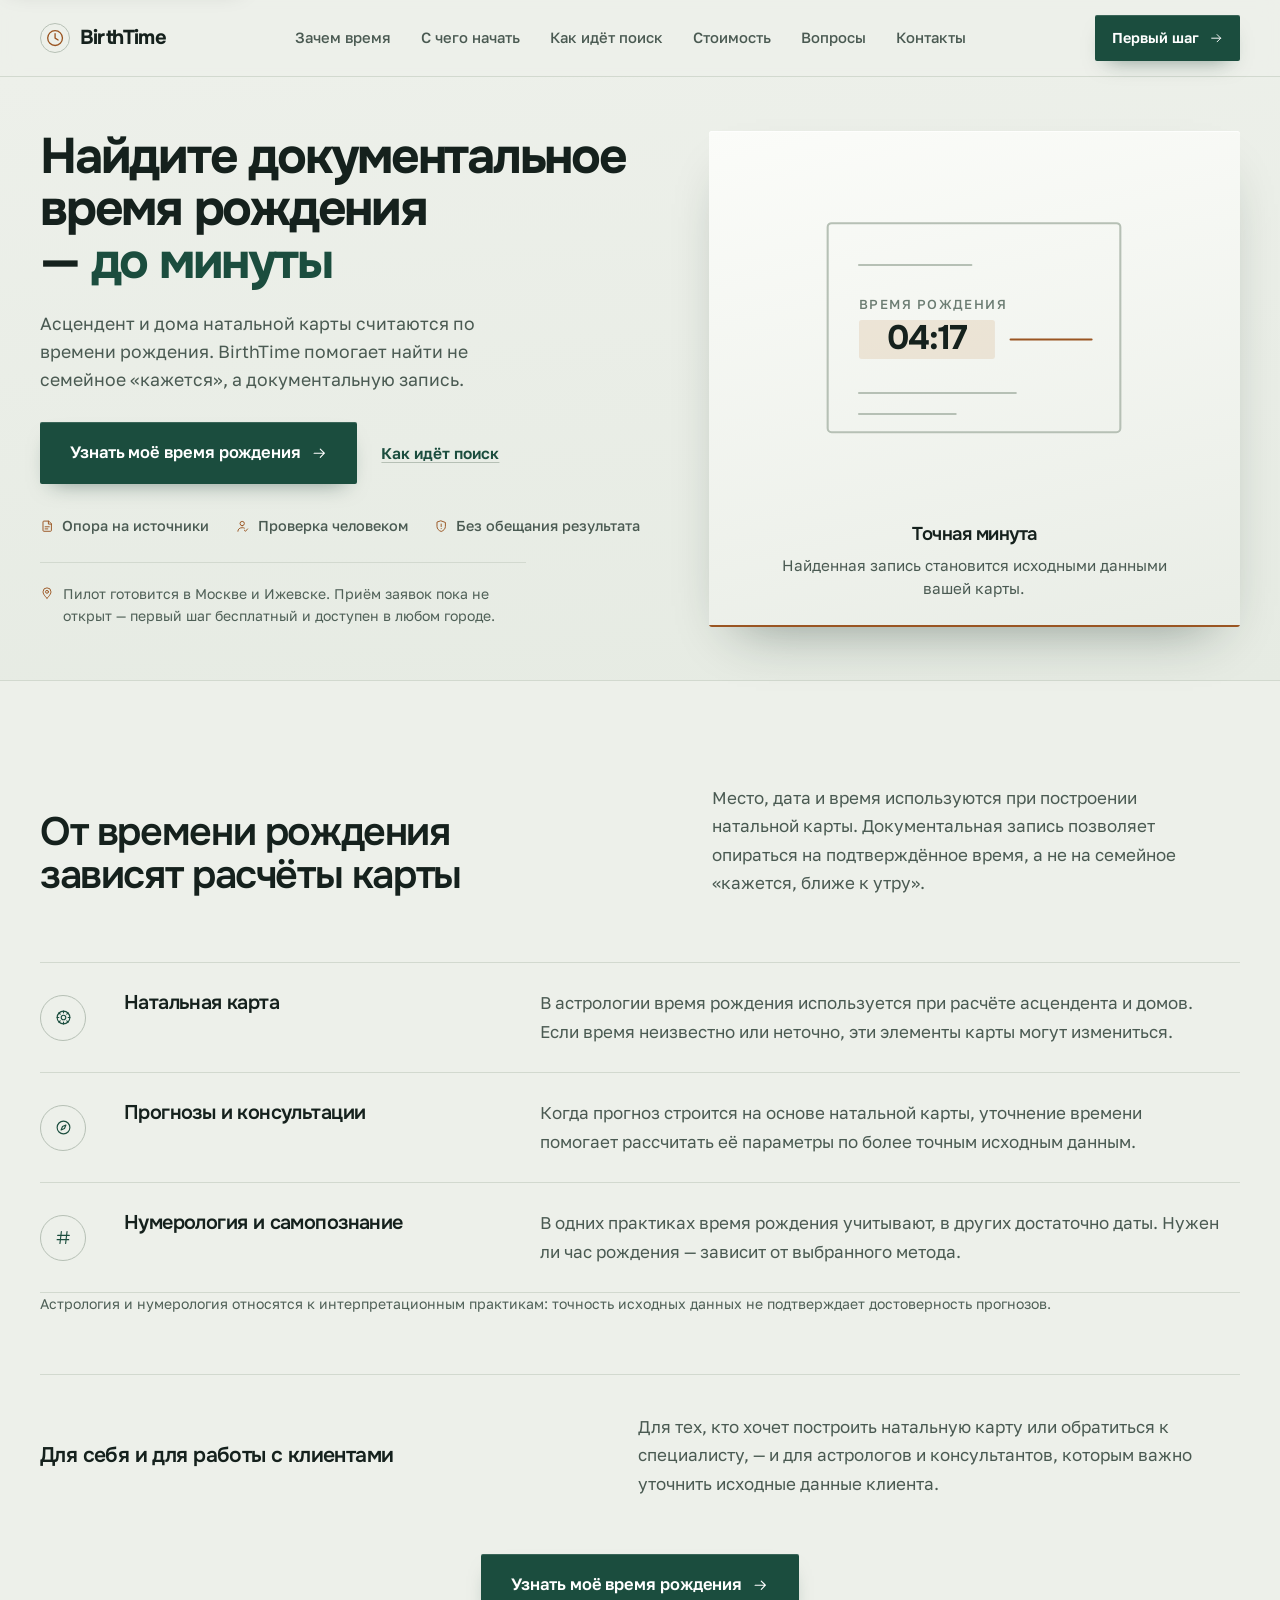
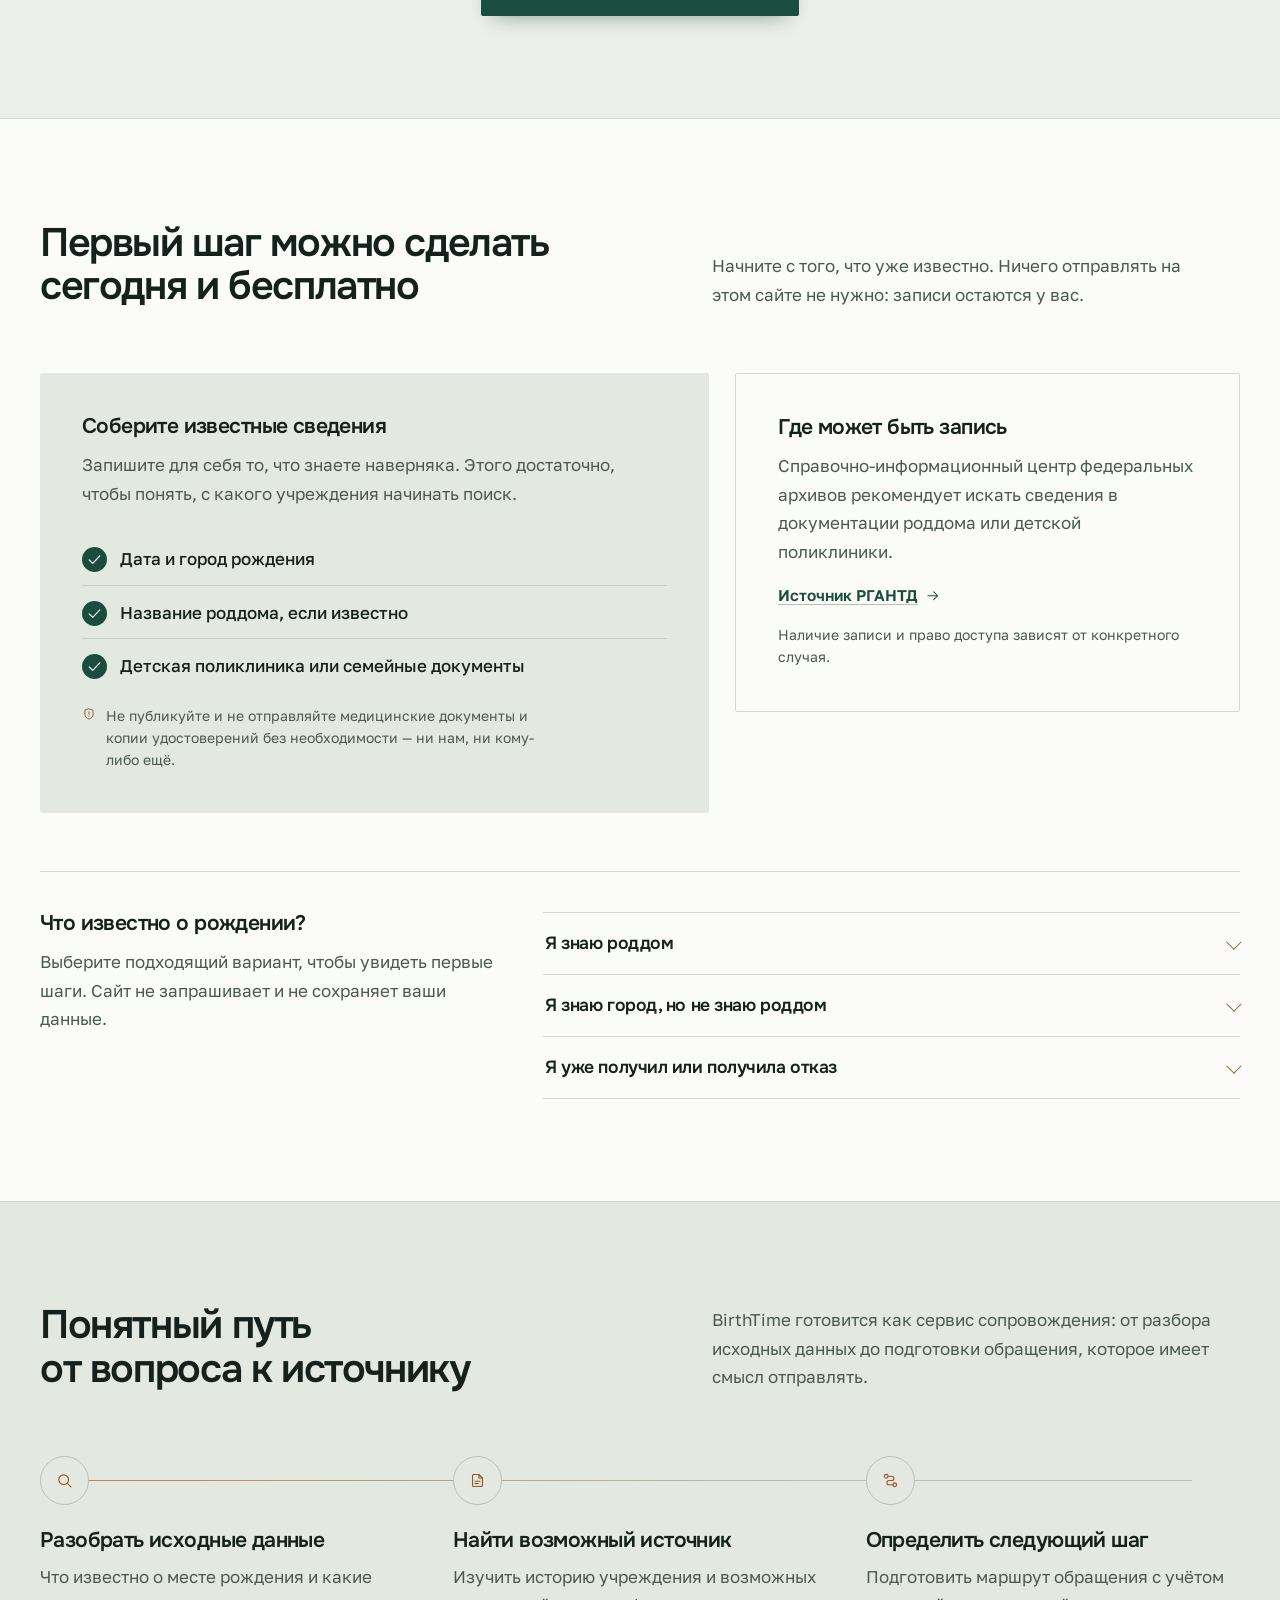
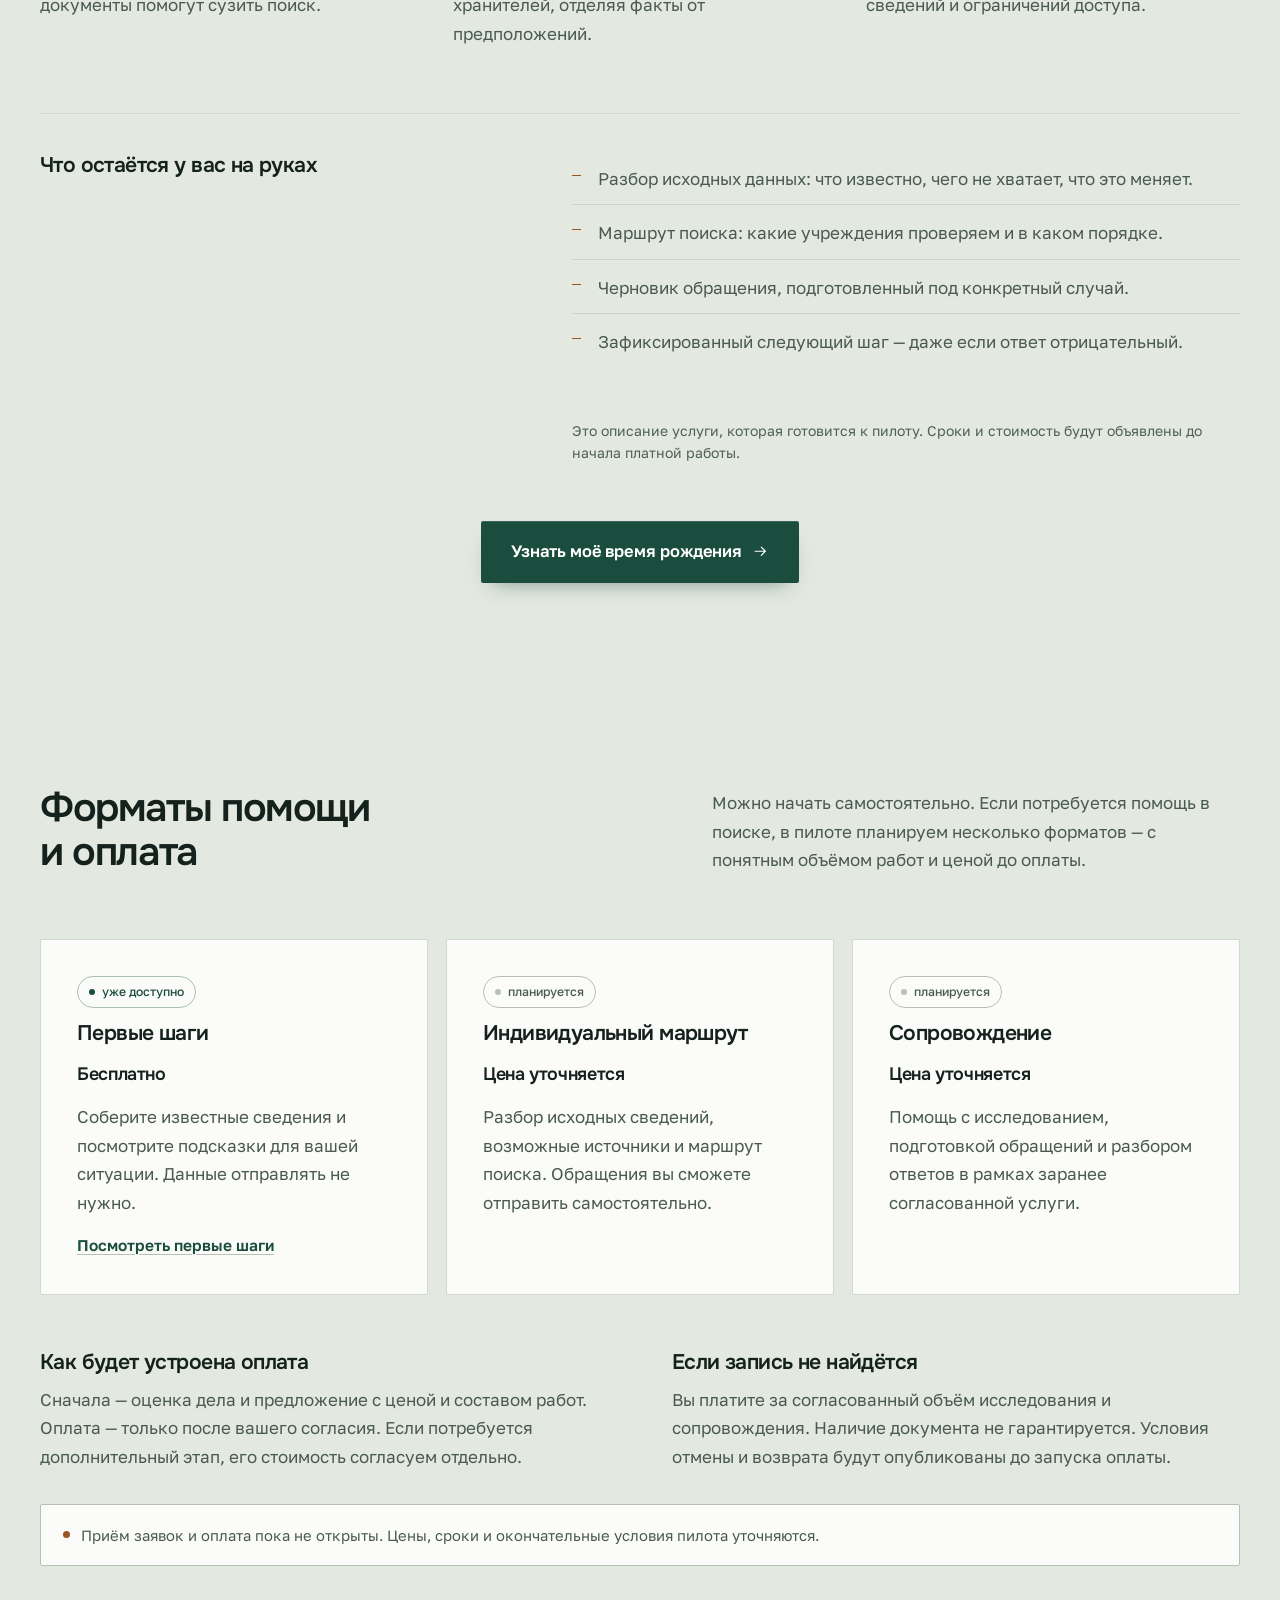
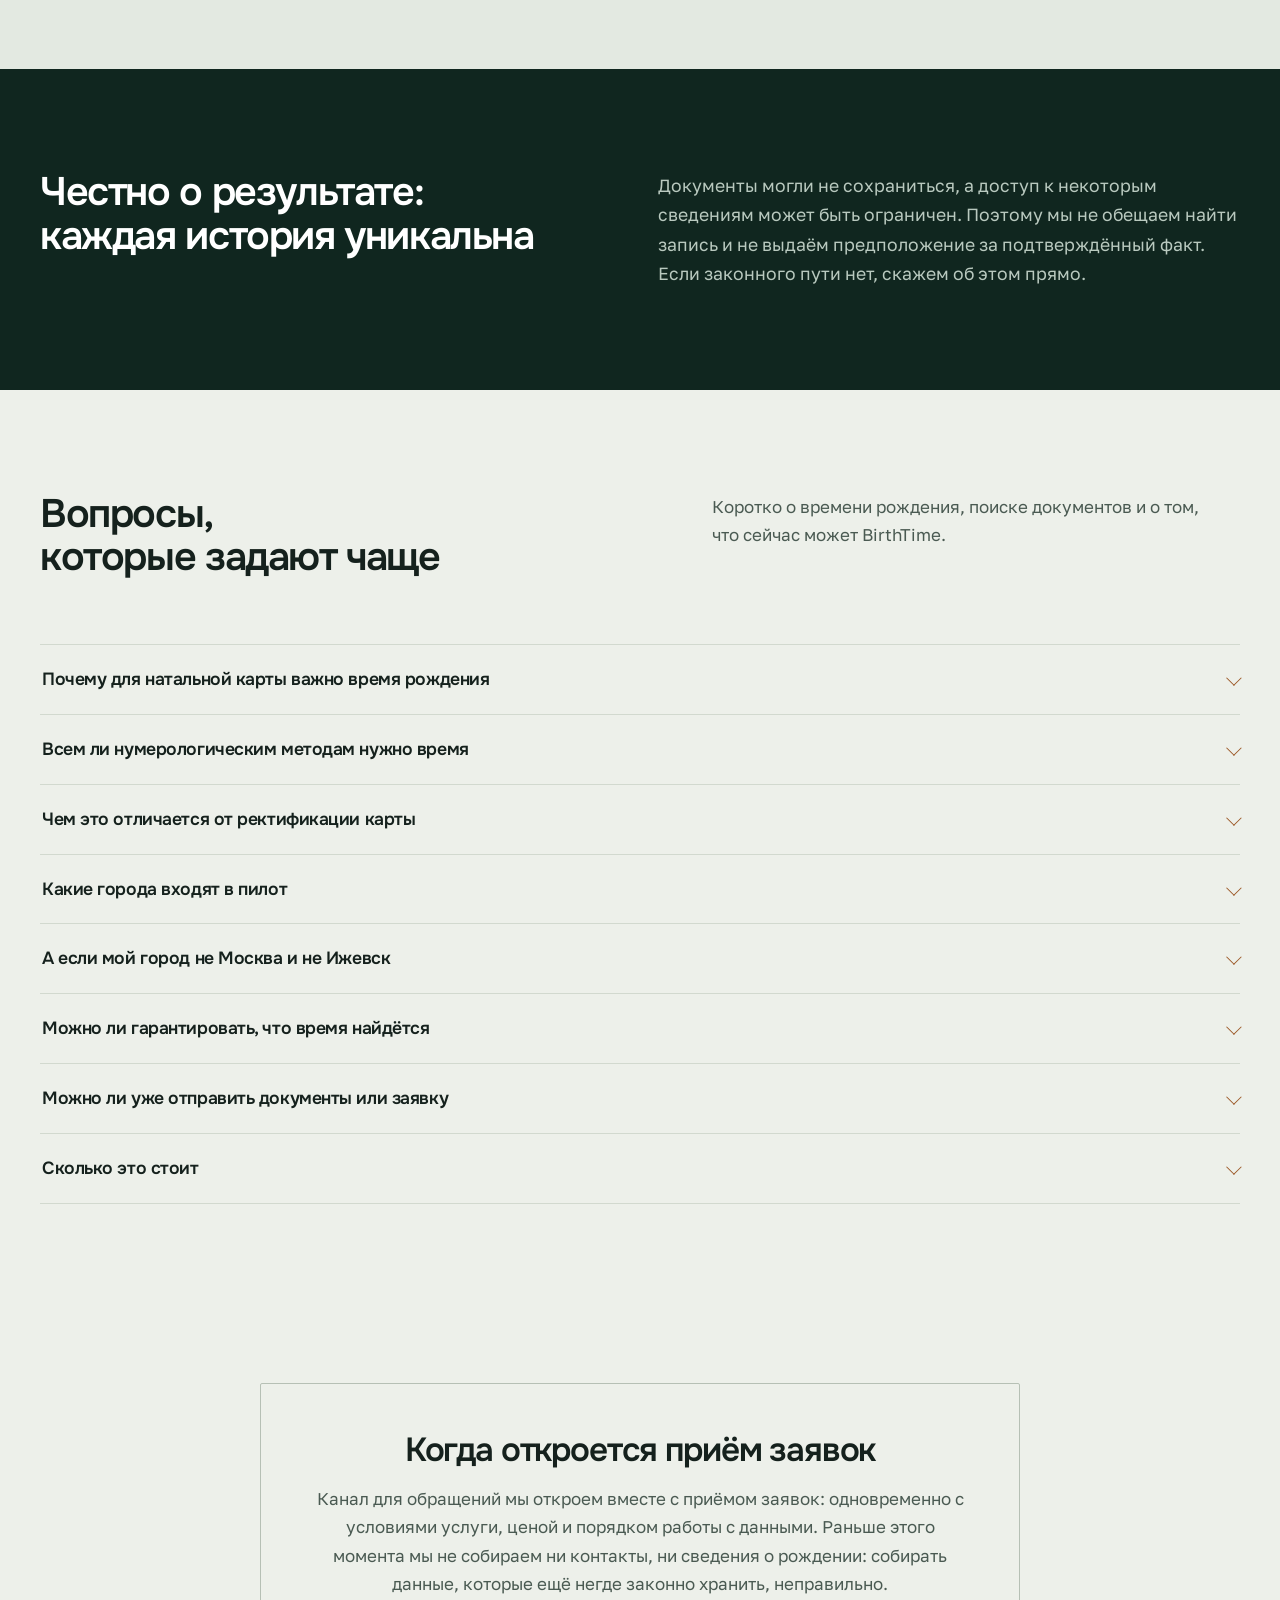
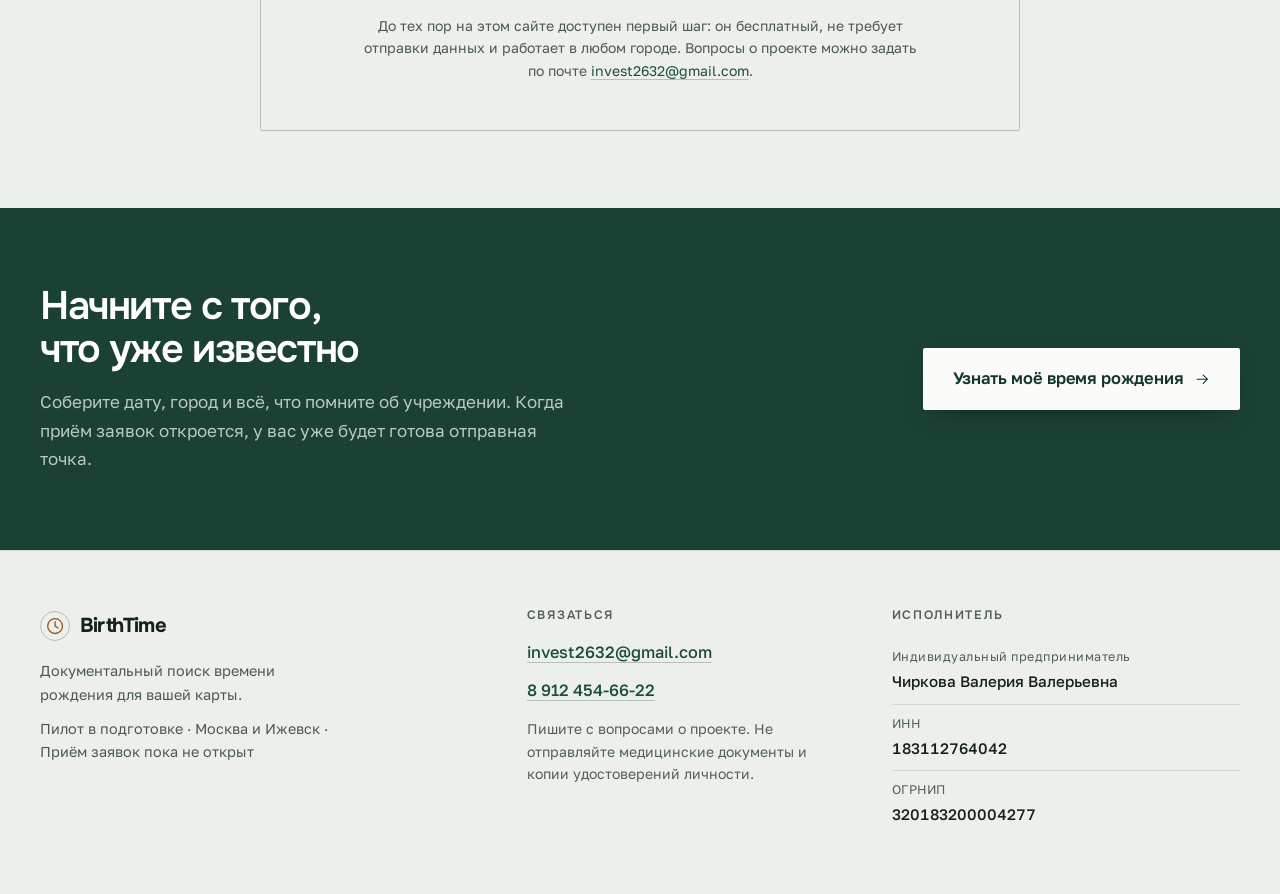
==== index.html @ 69e69fc8 "Fix promo reel frames and align pricing block В первом кадре три версии времени разведены веером: сп" ====
<!doctype html>
<html lang="ru">
<head>
<meta charset="utf-8">
<meta name="viewport" content="width=device-width,initial-scale=1">
<title>Точное время рождения: документальный поиск — BirthTime</title>
<meta name="description" content="BirthTime помогает найти документальное время рождения для натальной карты: разобраться в исходных данных, найти возможный источник записи и подготовить следующий шаг. Пилот в Москве и Ижевске.">
<meta name="theme-color" content="#15211d">
<meta property="og:type" content="website">
<meta property="og:locale" content="ru_RU">
<meta property="og:title" content="Точное время рождения: документальный поиск — BirthTime">
<meta property="og:description" content="Документальный поиск времени рождения для натальной карты. Опора на источники, проверка человеком, без обещания результата.">
<link rel="preconnect" href="https://fonts.googleapis.com">
<link rel="preconnect" href="https://fonts.gstatic.com" crossorigin>
<link rel="stylesheet" href="https://fonts.googleapis.com/css2?family=Golos+Text:wght@400;500;600&amp;family=Onest:wght@500;600;700&amp;display=swap">
<link rel="stylesheet" href="style.css">
</head>
<body>

<svg class="sprite" aria-hidden="true" focusable="false" width="0" height="0"><defs>
<symbol id="i-chart" viewBox="0 0 24 24"><circle cx="12" cy="12" r="9"/><circle cx="12" cy="12" r="3.2"/><path d="M12 3v2.4M12 18.6V21M3 12h2.4M18.6 12H21M5.6 5.6l1.7 1.7M16.7 16.7l1.7 1.7M18.4 5.6l-1.7 1.7M7.3 16.7l-1.7 1.7"/></symbol>
<symbol id="i-forecast" viewBox="0 0 24 24"><circle cx="12" cy="12" r="9"/><path d="M15.4 8.6l-2 4.8-4.8 2 2-4.8z"/></symbol>
<symbol id="i-numbers" viewBox="0 0 24 24"><path d="M9 3.5L7 20.5M17 3.5l-2 17M3.8 9h16.4M3 15h16.4"/></symbol>
<symbol id="i-source" viewBox="0 0 24 24"><path d="M14 3.5H6.5a1.5 1.5 0 0 0-1.5 1.5v14a1.5 1.5 0 0 0 1.5 1.5h11a1.5 1.5 0 0 0 1.5-1.5V8.5z"/><path d="M14 3.5v5h5M8.5 13h7M8.5 16.5h4.5"/></symbol>
<symbol id="i-human" viewBox="0 0 24 24"><path d="M12 11.2a3.6 3.6 0 1 0 0-7.2 3.6 3.6 0 0 0 0 7.2z"/><path d="M4.8 20.4c0-3.6 3.2-5.9 7.2-5.9 1.3 0 2.5.2 3.6.7"/><path d="M15.6 18.6l1.9 1.9 3.5-4"/></symbol>
<symbol id="i-honest" viewBox="0 0 24 24"><path d="M12 3.2l7 2.6v6.4c0 4.2-2.9 7.2-7 8.6-4.1-1.4-7-4.4-7-8.6V5.8z"/><path d="M12 8.4v4.2M12 15.9h.01"/></symbol>
<symbol id="i-pin" viewBox="0 0 24 24"><path d="M12 21s6.8-6 6.8-11A6.8 6.8 0 0 0 5.2 10c0 5 6.8 11 6.8 11z"/><circle cx="12" cy="10" r="2.5"/></symbol>
<symbol id="i-clock" viewBox="0 0 24 24"><circle cx="12" cy="12" r="8.8"/><path d="M12 6.8V12l3.6 2.3"/></symbol>
<symbol id="i-search" viewBox="0 0 24 24"><circle cx="10.8" cy="10.8" r="6.8"/><path d="M15.8 15.8L21 21"/></symbol>
<symbol id="i-route" viewBox="0 0 24 24"><circle cx="6" cy="6" r="2.6"/><circle cx="18" cy="18" r="2.6"/><path d="M8.6 6h5.1a3 3 0 0 1 0 6H10a3 3 0 0 0 0 6h5.4"/></symbol>
<symbol id="i-arrow" viewBox="0 0 24 24"><path d="M4.5 12h15M13.5 6l6 6-6 6"/></symbol>
<symbol id="i-check" viewBox="0 0 24 24"><path d="M4.5 12.6l5 5L19.5 7"/></symbol>
</defs></svg>

<a class="skip-link" href="#main">Перейти к содержанию</a>

<header class="header">
  <div class="wrap header-inner">
    <a class="brand" href="#top" aria-label="BirthTime — наверх">
      <span class="brand-mark" aria-hidden="true"><svg class="icon" width="18" height="18"><use href="#i-clock"/></svg></span>
      BirthTime
    </a>
    <nav class="nav" aria-label="Основная навигация">
      <a href="#stakes">Зачем время</a>
      <a href="#start">С чего начать</a>
      <a href="#how">Как идёт поиск</a>
      <a href="#pricing">Стоимость</a><a href="#questions">Вопросы</a><a href="#contacts">Контакты</a>
    </nav>
    <nav class="nav-mobile" aria-label="Разделы страницы">
      <a href="#stakes">Зачем время</a>
      <a href="#start">С чего начать</a>
      <a href="#how">Как идёт поиск</a>
      <a href="#pricing">Стоимость</a><a href="#questions">Вопросы</a><a href="#contacts">Контакты</a>
    </nav>
    <a class="button button-sm" href="#start">Первый шаг<svg class="icon" aria-hidden="true" width="16" height="16"><use href="#i-arrow"/></svg></a>
  </div>
</header>

<main id="main">

<section class="hero" id="top">
  <div class="wrap hero-grid">
    <div class="hero-copy">
      <h1 class="r-1">Найдите документальное время рождения — <em>до минуты</em></h1>
      <p class="hero-lead r-2">Асцендент и дома натальной карты считаются по времени рождения. BirthTime помогает найти не семейное «кажется», а документальную запись.</p>
      <div class="hero-actions r-3">
        <a class="button button-lg" href="#start">Узнать моё время рождения<svg class="icon" aria-hidden="true" width="18" height="18"><use href="#i-arrow"/></svg></a>
        <a class="link-strong" href="#how">Как идёт поиск</a>
      </div>
      <ul class="hero-marks r-4">
        <li><svg class="icon" aria-hidden="true" width="17" height="17"><use href="#i-source"/></svg>Опора на источники</li>
        <li><svg class="icon" aria-hidden="true" width="17" height="17"><use href="#i-human"/></svg>Проверка человеком</li>
        <li><svg class="icon" aria-hidden="true" width="17" height="17"><use href="#i-honest"/></svg>Без обещания результата</li>
      </ul>
      <p class="hero-foot r-4">
        <svg class="icon" aria-hidden="true" width="16" height="16"><use href="#i-pin"/></svg>
        Пилот готовится в Москве и Ижевске. Приём заявок пока не открыт — первый шаг бесплатный и доступен в любом городе.
      </p>
    </div>

    <figure class="reel r-2" role="img" aria-label="Ролик о сути проекта: от приблизительного семейного времени рождения — через поиск учреждения и его документов — к записи с точностью до минуты.">
      <div class="reel-stage">

        <div class="act act-1">
          <svg viewBox="0 0 300 220" class="act-svg">
            <g class="ln">
              <circle cx="150" cy="104" r="80"/>
              <g class="ghosts">
                <line class="g1" x1="150" y1="104" x2="150" y2="40"/>
                <line class="g2" x1="150" y1="104" x2="150" y2="40"/>
                <line class="g3" x1="150" y1="104" x2="150" y2="40"/>
              </g>
            </g>
            <text class="t-big" x="150" y="148">?</text>
          </svg>
          <p class="act-line"><b>«Кажется, под утро»</b>Семейная версия времени рождения меняет асцендент и дома карты.</p>
        </div>

        <div class="act act-2">
          <svg viewBox="0 0 300 220" class="act-svg">
            <g class="ln">
              <rect x="34" y="42" width="106" height="130" rx="3"/>
              <path class="wavy" d="M52 78c10-5 20 5 30 0s20-5 30 0M52 100c10-5 20 5 30 0s20-5 30 0M52 122c10-5 20 5 30 0s20-5 30 0"/>
              <rect class="doc" x="160" y="34" width="106" height="146" rx="3"/>
              <path class="firm" d="M178 72h70M178 94h70M178 116h44"/>
              <circle class="seal" cx="231" cy="150" r="17"/>
            </g>
          </svg>
          <p class="act-line"><b>Документ, а не воспоминание</b>Запись учреждения можно проверить. Воспоминание — нельзя.</p>
        </div>

        <div class="act act-3">
          <svg viewBox="0 0 300 220" class="act-svg">
            <g class="ln">
              <path d="M40 168V72a6 6 0 0 1 6-6h38l12 16h78a6 6 0 0 1 6 6v80a6 6 0 0 1-6 6H46a6 6 0 0 1-6-6z"/>
              <path d="M62 66V50a6 6 0 0 1 6-6h34l11 14"/>
              <g class="lens"><circle cx="212" cy="106" r="30"/><path d="M234 128l24 24"/></g>
            </g>
          </svg>
          <p class="act-line"><b>Ищем, где лежит запись</b>История учреждения, правопреемники, фактический хранитель архива.</p>
        </div>

        <div class="act act-4">
          <svg viewBox="0 0 300 220" class="act-svg">
            <g class="ln">
              <rect x="38" y="30" width="224" height="160" rx="3"/>
              <path d="M62 62h86M62 160h120M62 176h74"/>
            </g>
            <text class="t-small" x="62" y="96">время рождения</text>
            <rect class="mark" x="62" y="104" width="104" height="30" rx="2"/>
            <text class="t-time" x="114" y="126">04:17</text>
            <path class="hit ln" d="M178 119h62"/>
          </svg>
          <p class="act-line"><b>Точная минута</b>Найденная запись становится исходными данными вашей карты.</p>
        </div>

      </div>
      <div class="reel-bar" aria-hidden="true"><span></span></div>
    </figure>
  </div>
</section>

<section class="section wrap stakes" id="stakes">
  <div class="section-head">
    <h2>От времени рождения<br>зависят расчёты карты</h2>
    <p>Место, дата и время используются при построении натальной карты. Документальная запись позволяет опираться на подтверждённое время, а не на семейное «кажется, ближе к утру».</p>
  </div>

  <dl class="ledger">
    <div class="ledger-row">
      <span class="ledger-icon"><svg class="icon" aria-hidden="true" width="22" height="22"><use href="#i-chart"/></svg></span>
      <dt>Натальная карта</dt>
      <dd>В астрологии время рождения используется при расчёте асцендента и домов. Если время неизвестно или неточно, эти элементы карты могут измениться.</dd>
    </div>
    <div class="ledger-row">
      <span class="ledger-icon"><svg class="icon" aria-hidden="true" width="22" height="22"><use href="#i-forecast"/></svg></span>
      <dt>Прогнозы и консультации</dt>
      <dd>Когда прогноз строится на основе натальной карты, уточнение времени помогает рассчитать её параметры по более точным исходным данным.</dd>
    </div>
    <div class="ledger-row">
      <span class="ledger-icon"><svg class="icon" aria-hidden="true" width="22" height="22"><use href="#i-numbers"/></svg></span>
      <dt>Нумерология и самопознание</dt>
      <dd>В одних практиках время рождения учитывают, в других достаточно даты. Нужен ли час рождения — зависит от выбранного метода.</dd>
    </div>
  </dl>

  <p class="note">Астрология и нумерология относятся к интерпретационным практикам: точность исходных данных не подтверждает достоверность прогнозов.</p>

  <div class="split">
    <h3>Для себя и для работы с клиентами</h3>
    <p>Для тех, кто хочет построить натальную карту или обратиться к специалисту, — и для астрологов и консультантов, которым важно уточнить исходные данные клиента.</p>
  </div>

  <div class="section-cta"><a class="button button-lg" href="#start">Узнать моё время рождения<svg class="icon" aria-hidden="true" width="18" height="18"><use href="#i-arrow"/></svg></a></div>
</section>

<section class="section start" id="start">
  <div class="wrap">
    <div class="section-head">
      <h2>Первый шаг можно сделать<br>сегодня и бесплатно</h2>
      <p>Начните с того, что уже известно. Ничего отправлять на этом сайте не нужно: записи остаются у вас.</p>
    </div>

    <div class="start-grid">
      <div class="start-main">
        <h3>Соберите известные сведения</h3>
        <p>Запишите для себя то, что знаете наверняка. Этого достаточно, чтобы понять, с какого учреждения начинать поиск.</p>
        <ul class="checklist">
          <li><span class="tick"><svg class="icon" aria-hidden="true" width="14" height="14"><use href="#i-check"/></svg></span>Дата и город рождения</li>
          <li><span class="tick"><svg class="icon" aria-hidden="true" width="14" height="14"><use href="#i-check"/></svg></span>Название роддома, если известно</li>
          <li><span class="tick"><svg class="icon" aria-hidden="true" width="14" height="14"><use href="#i-check"/></svg></span>Детская поликлиника или семейные документы</li>
        </ul>
        <p class="warn"><svg class="icon" aria-hidden="true" width="17" height="17"><use href="#i-honest"/></svg>Не публикуйте и не отправляйте медицинские документы и копии удостоверений без необходимости — ни нам, ни кому-либо ещё.</p>
      </div>

      <aside class="start-aside">
        <h3>Где может быть запись</h3>
        <p>Справочно-информационный центр федеральных архивов рекомендует искать сведения в документации роддома или детской поликлиники.</p>
        <a class="link-strong" href="https://sic.rgantd.ru/kuda-obrashatsya/poisk-vremeni-rozhdeniya/" target="_blank" rel="noopener noreferrer">Источник РГАНТД<svg class="icon" aria-hidden="true" width="16" height="16"><use href="#i-arrow"/></svg><span class="sr-only">(откроется в новой вкладке)</span></a>
        <p class="note">Наличие записи и право доступа зависят от конкретного случая.</p>
      </aside>
    </div>

    <div class="pathways">
      <div class="pathways-head">
        <h3>Что известно о рождении?</h3>
        <p>Выберите подходящий вариант, чтобы увидеть первые шаги. Сайт не запрашивает и не сохраняет ваши данные.</p>
      </div>
      <div class="pathway-list">
        <details>
          <summary>Я знаю роддом</summary>
          <div class="pathway-body">
            <ol>
              <li>Уточните название и адрес учреждения на дату рождения: они могли измениться.</li>
              <li>Выясните, действует ли учреждение и где могут храниться документы нужного периода. Правопреемник не всегда является хранителем архива.</li>
              <li>Уточните порядок обращения и возможные основания доступа до отправки документов.</li>
            </ol>
            <p class="note">Наличие записи и возможность её получения заранее не гарантированы.</p>
          </div>
        </details>
        <details>
          <summary>Я знаю город, но не знаю роддом</summary>
          <div class="pathway-body">
            <ol>
              <li>Спросите близких о районе, названии или адресе учреждения и проверьте семейные документы.</li>
              <li>Составьте список возможных учреждений, работавших в городе на дату рождения, с опорой на проверяемые источники.</li>
              <li>Рассмотрите также документацию детской поликлиники, в которой наблюдались после рождения.</li>
            </ol>
            <p class="note">Список возможных учреждений — только отправная точка, а не подтверждение места рождения.</p>
          </div>
        </details>
        <details>
          <summary>Я уже получил или получила отказ</summary>
          <div class="pathway-body">
            <ol>
              <li>Внимательно прочитайте причину отказа и проверьте, указан ли другой возможный хранитель или порядок уточнения запроса.</li>
              <li>Если не хватает исходных сведений, проверьте их по доступным документам и уточните требования организации.</li>
              <li>Если ответ связан с правом доступа или медицинской тайной, обратитесь за юридической консультацией до повторного запроса.</li>
            </ol>
            <p class="note">Другой маршрут существует не всегда: документ может не сохраниться или оказаться недоступным.</p>
          </div>
        </details>
      </div>
    </div>
  </div>
</section>

<section class="section how" id="how">
  <div class="wrap">
    <div class="section-head">
      <h2>Понятный путь<br>от вопроса к источнику</h2>
      <p>BirthTime готовится как сервис сопровождения: от разбора исходных данных до подготовки обращения, которое имеет смысл отправлять.</p>
    </div>

    <ol class="steps">
      <span class="steps-path" aria-hidden="true"></span>
      <li class="step">
        <span class="step-node"><svg class="icon" aria-hidden="true" width="20" height="20"><use href="#i-search"/></svg></span>
        <h3>Разобрать исходные данные</h3>
        <p>Что известно о месте рождения и какие документы помогут сузить поиск.</p>
      </li>
      <li class="step">
        <span class="step-node"><svg class="icon" aria-hidden="true" width="20" height="20"><use href="#i-source"/></svg></span>
        <h3>Найти возможный источник</h3>
        <p>Изучить историю учреждения и возможных хранителей, отделяя факты от предположений.</p>
      </li>
      <li class="step">
        <span class="step-node"><svg class="icon" aria-hidden="true" width="20" height="20"><use href="#i-route"/></svg></span>
        <h3>Определить следующий шаг</h3>
        <p>Подготовить маршрут обращения с учётом сведений и ограничений доступа.</p>
      </li>
    </ol>

    <div class="deliverable">
      <h3>Что остаётся у вас на руках</h3>
      <ul class="deliverable-list">
        <li>Разбор исходных данных: что известно, чего не хватает, что это меняет.</li>
        <li>Маршрут поиска: какие учреждения проверяем и в каком порядке.</li>
        <li>Черновик обращения, подготовленный под конкретный случай.</li>
        <li>Зафиксированный следующий шаг — даже если ответ отрицательный.</li>
      </ul>
      <p class="note">Это описание услуги, которая готовится к пилоту. Сроки и стоимость будут объявлены до начала платной работы.</p>
    </div>
    <div class="section-cta"><a class="button button-lg" href="#start">Узнать моё время рождения<svg class="icon" aria-hidden="true" width="18" height="18"><use href="#i-arrow"/></svg></a></div>
  </div>
</section>

<section class="section pricing" id="pricing">
  <div class="wrap">
    <div class="section-head">
      <h2>Форматы помощи<br>и оплата</h2>
      <p>Можно начать самостоятельно. Если потребуется помощь в поиске, в пилоте планируем несколько форматов — с понятным объёмом работ и ценой до оплаты.</p>
    </div>
    <div class="pricing-grid">
      <article class="pricing-card"><p class="pricing-label">УЖЕ ДОСТУПНО</p><h3>Первые шаги</h3><p class="pricing-price">Бесплатно</p><p>Соберите известные сведения и посмотрите подсказки для вашей ситуации. Данные отправлять не нужно.</p><a class="link-strong" href="#start">Посмотреть первые шаги</a></article>
      <article class="pricing-card"><p class="pricing-label">ПЛАНИРУЕТСЯ</p><h3>Индивидуальный маршрут</h3><p class="pricing-price">Цена уточняется</p><p>Разбор исходных сведений, возможные источники и маршрут поиска. Обращения вы сможете отправить самостоятельно.</p></article>
      <article class="pricing-card"><p class="pricing-label">ПЛАНИРУЕТСЯ</p><h3>Сопровождение</h3><p class="pricing-price">Цена уточняется</p><p>Помощь с исследованием, подготовкой обращений и разбором ответов в рамках заранее согласованной услуги.</p></article>
    </div>
    <div class="payment-explainer"><div><h3>Как будет устроена оплата</h3><p>Сначала — оценка дела и предложение с ценой и составом работ. Оплата — только после вашего согласия. Если потребуется дополнительный этап, его стоимость согласуем отдельно.</p></div><div><h3>Если запись не найдётся</h3><p>Вы платите за согласованный объём исследования и сопровождения. Наличие документа не гарантируется. Условия отмены и возврата будут опубликованы до запуска оплаты.</p></div></div>
    <p class="pricing-status">Приём заявок и оплата пока не открыты. Цены, сроки и окончательные условия пилота уточняются.</p>
  </div>
</section>

<section class="promise">
  <div class="wrap promise-inner">
    <h2>Честно о результате:<br>каждая история уникальна</h2>
    <p>Документы могли не сохраниться, а доступ к некоторым сведениям может быть ограничен. Поэтому мы не обещаем найти запись и не выдаём предположение за подтверждённый факт. Если законного пути нет, скажем об этом прямо.</p>
  </div>
</section>

<section class="section wrap faq" id="questions">
  <div class="section-head section-head-stack">
    <h2>Вопросы,<br>которые задают чаще</h2>
    <p>Коротко о времени рождения, поиске документов и о том, что сейчас может BirthTime.</p>
  </div>
  <div class="faq-list">
    <details>
      <summary>Почему для натальной карты важно время рождения</summary>
      <div class="faq-body"><p>В астрологии от времени и места рождения зависит расчёт асцендента и домов карты. Уточнение времени помогает точнее вычислить эти элементы, но не гарантирует достоверности интерпретаций или прогнозов.</p></div>
    </details>
    <details>
      <summary>Всем ли нумерологическим методам нужно время</summary>
      <div class="faq-body"><p>Нет. Некоторые методы используют только дату рождения, другие могут учитывать и время. Уточните исходные данные у специалиста, который выполняет расчёт.</p></div>
    </details>
    <details>
      <summary>Чем это отличается от ректификации карты</summary>
      <div class="faq-body"><p>Ректификация — расчётный метод: время подбирают по событиям жизни. BirthTime занимается другим: ищет документальную запись времени в документах учреждения. Это разные подходы, и мы не утверждаем, что один заменяет другой. Найденная запись — документ, а не результат расчёта.</p></div>
    </details>
    <details>
      <summary>Какие города входят в пилот</summary>
      <div class="faq-body"><p>На первом этапе исследуем Москву и Ижевск. Охват других городов пока не объявлен.</p></div>
    </details>
    <details>
      <summary>А если мой город не Москва и не Ижевск</summary>
      <div class="faq-body"><p>Первый шаг не зависит от города: собрать дату, место и всё, что известно об учреждении, имеет смысл в любом случае: эти сведения понадобятся при любом маршруте поиска. Сопровождение на старте ограничено двумя городами, потому что по ним мы успели проверить источники.</p></div>
    </details>
    <details>
      <summary>Можно ли гарантировать, что время найдётся</summary>
      <div class="faq-body"><p>Нет. Результат зависит от сохранности документов, возможности установить хранителя и законных оснований доступа.</p></div>
    </details>
    <details>
      <summary>Можно ли уже отправить документы или заявку</summary>
      <div class="faq-body"><p>Нет. Приём документов и заявок ещё не открыт. Не отправляйте медицинские документы или копии удостоверений личности.</p></div>
    </details>
    <details>
      <summary>Сколько это стоит</summary>
      <div class="faq-body"><p>Самостоятельные первые шаги на сайте бесплатны. Стоимость индивидуального маршрута и сопровождения ещё уточняется; условия будут известны до оплаты.</p></div>
    </details>
  </div>
</section>

<section class="section wrap waiting">
  <div class="waiting-inner">
    <h2>Когда откроется приём заявок</h2>
    <p>Канал для обращений мы откроем вместе с приёмом заявок: одновременно с условиями услуги, ценой и порядком работы с данными. Раньше этого момента мы не собираем ни контакты, ни сведения о рождении: собирать данные, которые ещё негде законно хранить, неправильно.</p>
    <p class="note">До тех пор на этом сайте доступен первый шаг: он бесплатный, не требует отправки данных и работает в любом городе. Вопросы о проекте можно задать по почте <a href="mailto:invest2632@gmail.com">invest2632@gmail.com</a>.</p>
  </div>
</section>

<section class="closing">
  <div class="wrap closing-inner">
    <div>
      <h2>Начните с того,<br>что уже известно</h2>
      <p>Соберите дату, город и всё, что помните об учреждении. Когда приём заявок откроется, у вас уже будет готова отправная точка.</p>
    </div>
    <a class="button button-lg button-light" href="#start">Узнать моё время рождения<svg class="icon" aria-hidden="true" width="18" height="18"><use href="#i-arrow"/></svg></a>
  </div>
</section>

</main>

<footer class="footer" id="contacts">
  <div class="wrap footer-grid">
    <div class="footer-brand">
      <a class="brand" href="#top">
        <span class="brand-mark" aria-hidden="true"><svg class="icon" width="18" height="18"><use href="#i-clock"/></svg></span>
        BirthTime
      </a>
      <p>Документальный поиск времени рождения для вашей карты.</p>
      <p class="note">Пилот в подготовке · Москва и Ижевск · Приём заявок пока не открыт</p>
    </div>

    <div class="footer-col">
      <h3>Связаться</h3>
      <ul class="contact-list">
        <li><a href="mailto:invest2632@gmail.com">invest2632@gmail.com</a></li>
        <li><a href="tel:+79124546622">8 912 454-66-22</a></li>
      </ul>
      <p class="note">Пишите с вопросами о проекте. Не отправляйте медицинские документы и копии удостоверений личности.</p>
    </div>

    <div class="footer-col">
      <h3>Исполнитель</h3>
      <dl class="requisites">
        <div><dt>Индивидуальный предприниматель</dt><dd>Чиркова Валерия Валерьевна</dd></div>
        <div><dt>ИНН</dt><dd>183112764042</dd></div>
        <div><dt>ОГРНИП</dt><dd>320183200004277</dd></div>
      </dl>
    </div>
  </div>
</footer>

<script type="application/ld+json">
{"@context":"https://schema.org","@type":"FAQPage","inLanguage":"ru","mainEntity":[
{"@type":"Question","name":"Почему для натальной карты важно время рождения","acceptedAnswer":{"@type":"Answer","text":"В астрологии от времени и места рождения зависит расчёт асцендента и домов карты. Уточнение времени помогает точнее вычислить эти элементы, но не гарантирует достоверности интерпретаций или прогнозов."}},
{"@type":"Question","name":"Всем ли нумерологическим методам нужно время","acceptedAnswer":{"@type":"Answer","text":"Нет. Некоторые методы используют только дату рождения, другие могут учитывать и время. Уточните исходные данные у специалиста, который выполняет расчёт."}},
{"@type":"Question","name":"Чем это отличается от ректификации карты","acceptedAnswer":{"@type":"Answer","text":"Ректификация — расчётный метод: время подбирают по событиям жизни. BirthTime ищет документальную запись времени в документах учреждения. Это разные подходы, и мы не утверждаем, что один заменяет другой."}},
{"@type":"Question","name":"Какие города входят в пилот","acceptedAnswer":{"@type":"Answer","text":"На первом этапе исследуем Москву и Ижевск. Охват других городов пока не объявлен."}},
{"@type":"Question","name":"А если мой город не Москва и не Ижевск","acceptedAnswer":{"@type":"Answer","text":"Первый шаг не зависит от города: собрать дату, место и всё, что известно об учреждении, имеет смысл в любом случае. Сопровождение на старте ограничено двумя городами, потому что по ним проверены источники."}},
{"@type":"Question","name":"Можно ли гарантировать, что время найдётся","acceptedAnswer":{"@type":"Answer","text":"Нет. Результат зависит от сохранности документов, возможности установить хранителя и законных оснований доступа."}},
{"@type":"Question","name":"Можно ли уже отправить документы или заявку","acceptedAnswer":{"@type":"Answer","text":"Нет. Приём документов и заявок ещё не открыт. Не отправляйте медицинские документы или копии удостоверений личности."}},
{"@type":"Question","name":"Сколько это стоит","acceptedAnswer":{"@type":"Answer","text":"Самостоятельные первые шаги на сайте бесплатны. Стоимость индивидуального маршрута и сопровождения ещё уточняется; условия будут известны до оплаты."}}]}
</script>

</body>
</html>
---- style.css ----
/* BirthTime — документальный поиск времени рождения.
   Визуальный мир: архивная бумага + астрономическая шкала.
   Акцент — латунь: ею отмечено всё, что связано с точностью минуты. */

:root{
  --paper:#edf0ea;
  --paper-2:#e3e9e1;
  --card:#fbfcf9;
  --ink:#15211d;
  --ink-2:#4a5a52;
  --line:#d2d9cf;
  --line-2:#b6c0b5;
  --tick:#a7b3a6;
  --green:#1b4d3e;
  --green-d:#12382d;
  --brass:#9a5522;
  --brass-l:#c08445;
  --dark:#10261f;
  --dark-2:#1b4034;
  --dark-ink:#f1efe6;
  --dark-ink-2:#b9c9bf;
  --ease:cubic-bezier(.16,1,.3,1);
}

*,*::before,*::after{box-sizing:border-box}
html{scroll-behavior:smooth;-webkit-text-size-adjust:100%}
body{
  margin:0;
  background:var(--paper);
  color:var(--ink);
  font:400 17px/1.68 'Golos Text','Segoe UI',system-ui,sans-serif;
  font-feature-settings:'kern' 1,'liga' 1;
  -webkit-font-smoothing:antialiased;
  text-rendering:optimizeLegibility;
}

/* Поверхности браузера тоже часть дизайна */
::selection{background:#d8e3cf;color:var(--ink)}
*{caret-color:var(--brass)}
html{scrollbar-color:var(--line-2) var(--paper);scrollbar-width:thin}
::-webkit-scrollbar{width:11px;height:11px}
::-webkit-scrollbar-track{background:var(--paper)}
::-webkit-scrollbar-thumb{background:var(--line-2);border:3px solid var(--paper);border-radius:99px}
::-webkit-scrollbar-thumb:hover{background:#9aa699}

a{color:inherit;text-decoration-thickness:1px;text-underline-offset:.22em}
a:focus-visible,summary:focus-visible,details:focus-visible{outline:2px solid var(--brass);outline-offset:3px;border-radius:2px}
img,svg{display:block;max-width:100%}
.sprite{position:absolute;width:0;height:0;overflow:hidden}
.icon{width:1em;height:1em;flex:none;fill:none;stroke:currentColor;stroke-width:1.6;stroke-linecap:round;stroke-linejoin:round}

.sr-only{position:absolute;width:1px;height:1px;padding:0;margin:-1px;overflow:hidden;clip:rect(0,0,0,0);white-space:nowrap;border:0}
.skip-link{position:absolute;top:10px;left:10px;z-index:30;transform:translateY(-160%);padding:12px 16px;background:var(--card);color:var(--ink);font-weight:600;box-shadow:0 10px 24px rgba(21,33,29,.18)}
.skip-link:focus{transform:none}

.wrap{width:calc(100% - 56px);max-width:1200px;margin-inline:auto}

/* ─ Типографика ─────────────────────────────────────────── */
h1,h2,h3{font-family:Onest,'Segoe UI',system-ui,sans-serif;font-weight:600;letter-spacing:-.035em;line-height:1.1;margin:0;text-wrap:balance}
h1{font-size:clamp(2.3rem,3.9vw,3.5rem);font-weight:700;line-height:1.05;letter-spacing:-.045em}
h1 em{font-style:normal;color:var(--green)}
h2{font-size:clamp(1.85rem,3.1vw,2.7rem)}
h3{font-size:1.32rem;letter-spacing:-.028em}
p{margin:0}

.section{padding-block:clamp(72px,8vw,124px);scroll-margin-top:16px}
.section-head{display:grid;grid-template-columns:minmax(0,1.15fr) minmax(0,1fr);gap:clamp(28px,5vw,80px);align-items:end;margin-bottom:clamp(40px,5vw,64px)}
.section-head p{color:var(--ink-2);max-width:46ch}
.section-head-stack{align-items:start}
.note{font-size:.875rem;line-height:1.6;color:#4f6057}

/* ─ Кнопки и ссылки ─────────────────────────────────────── */
.button{
  display:inline-flex;align-items:center;justify-content:center;gap:10px;
  background:var(--green);color:#fff;text-decoration:none;
  font-weight:600;font-size:.97rem;letter-spacing:-.005em;
  padding:15px 24px;min-height:52px;border-radius:2px;
  box-shadow:0 1px 0 rgba(255,255,255,.14) inset,0 10px 22px -12px rgba(18,56,45,.55);
  transition:background-color .18s ease,transform .18s var(--ease),box-shadow .22s var(--ease);
}
.button .icon{transition:transform .22s var(--ease)}
.button:hover{background:var(--green-d);box-shadow:0 1px 0 rgba(255,255,255,.14) inset,0 16px 30px -14px rgba(18,56,45,.6)}
.button:hover .icon{transform:translateX(3px)}
.button:active{transform:translateY(1px)}
.button-sm{min-height:44px;padding:11px 17px;font-size:.9rem}
.button-lg{min-height:58px;padding:17px 30px;font-size:1.03rem}
.button-light{background:var(--card);color:var(--green-d);box-shadow:0 10px 24px -14px rgba(0,0,0,.5)}
.button-light:hover{background:#fff}

.link-strong{
  display:inline-flex;align-items:center;gap:7px;
  font-weight:600;font-size:.97rem;color:var(--green);
  text-decoration-line:underline;text-decoration-color:var(--line-2);
  transition:text-decoration-color .18s ease,color .18s ease;
}
.link-strong .icon{transition:transform .22s var(--ease)}
.link-strong:hover{color:var(--brass);text-decoration-color:var(--brass)}
.link-strong:hover .icon{transform:translateX(3px)}

/* ─ Шапка ───────────────────────────────────────────────── */
.header{position:sticky;top:0;z-index:20;background:rgba(237,240,234,.88);backdrop-filter:saturate(1.3) blur(10px);border-bottom:1px solid var(--line)}
.header-inner{min-height:76px;display:flex;align-items:center;justify-content:space-between;gap:28px}
.brand{display:inline-flex;align-items:center;gap:10px;text-decoration:none;white-space:nowrap;font-family:Onest,system-ui,sans-serif;font-weight:700;font-size:1.26rem;letter-spacing:-.04em}
.brand-mark{display:grid;place-items:center;width:30px;height:30px;border:1px solid var(--line-2);border-radius:50%;color:var(--brass)}
.nav{display:flex;align-items:center;gap:30px}
.nav a{font-size:.925rem;font-weight:500;color:var(--ink-2);text-decoration:none;padding-block:6px;border-bottom:1px solid transparent;transition:color .18s ease,border-color .18s ease}
.nav a:hover{color:var(--ink);border-color:var(--brass)}
.nav-mobile{display:none}

/* ─ Герой ───────────────────────────────────────────────── */
.hero{background:linear-gradient(176deg,var(--paper) 0%,#e6ebe3 100%);border-bottom:1px solid var(--line)}
.hero-grid{display:grid;grid-template-columns:minmax(0,1fr) minmax(0,.86fr);gap:clamp(30px,4vw,60px);align-items:center;padding-block:clamp(40px,4.2vw,62px)}
.hero-lead{margin-top:22px;max-width:44ch;font-size:1.1rem;line-height:1.6;color:var(--ink-2)}
.hero-actions{display:flex;align-items:center;flex-wrap:wrap;gap:14px 24px;margin-top:28px}
.hero-foot{display:flex;align-items:flex-start;gap:9px;margin-top:24px;padding-top:20px;border-top:1px solid var(--line);max-width:54ch;font-size:.875rem;line-height:1.55;color:#4f6057}
.hero-foot .icon{color:var(--brass);margin-top:3px}

.hero-marks{list-style:none;margin:30px 0 0;padding:0;display:flex;flex-wrap:wrap;gap:10px 26px}
.hero-marks li{display:flex;align-items:center;gap:8px;font-size:.9rem;font-weight:500;color:var(--ink-2)}
.hero-marks .icon{color:var(--brass)}

/* ─ Промо-ролик первого экрана ──────────────────────────── */
.reel{
  position:relative;margin:0;align-self:stretch;
  display:grid;grid-template-rows:1fr auto;
  min-height:452px;overflow:hidden;border-radius:3px;
  background:linear-gradient(168deg,var(--card),#e9ede6);
  box-shadow:0 1px 0 rgba(255,255,255,.8) inset,0 26px 54px -28px rgba(18,42,32,.46);
}
.reel-stage{position:relative;display:grid}
.act{grid-area:1/1;display:grid;grid-template-rows:1fr auto;align-items:center;padding:26px 28px 24px;opacity:0}
.act:last-child{opacity:1}
.act-svg{width:100%;max-width:392px;height:auto;margin-inline:auto}
.act-svg .ln{fill:none;stroke:var(--line-2);stroke-width:1.6;stroke-linecap:round;stroke-linejoin:round}
.ghosts line{transform-box:view-box;transform-origin:150px 104px}
.ghosts line{stroke:var(--ink-2);stroke-dasharray:3 5;opacity:.55}
.ghosts .g1{stroke:var(--brass);stroke-dasharray:none;opacity:1}
.ghosts .g2{transform:rotate(38deg)}
.ghosts .g3{transform:rotate(-31deg)}
.act-svg .doc,.act-svg .firm{stroke:var(--green)}
.act-svg .seal{stroke:var(--brass)}
.act-svg .hit{stroke:var(--brass);stroke-width:1.6}
.act-svg .lens{stroke:var(--brass)}
.act-svg .mark{fill:rgba(192,132,69,.16)}
.act-svg .t-big{font:600 40px Onest,system-ui,sans-serif;fill:var(--brass);text-anchor:middle}
.act-svg .t-time{font:700 26px Onest,system-ui,sans-serif;fill:var(--ink);text-anchor:middle;letter-spacing:-.03em}
.act-svg .t-small{font:500 10px 'Golos Text',system-ui,sans-serif;fill:#6b7c72;letter-spacing:.11em;text-transform:uppercase}
.act-line{margin-top:22px;font-size:.95rem;line-height:1.55;color:var(--ink-2);text-align:center;max-width:46ch;margin-inline:auto}
.act-line b{display:block;margin-bottom:5px;font-family:Onest,system-ui,sans-serif;font-size:1.16rem;font-weight:600;letter-spacing:-.028em;color:var(--ink)}
.reel-bar{height:2px;background:rgba(182,192,181,.5)}
.reel-bar span{display:block;height:100%;width:100%;background:var(--brass);transform-origin:0 50%;transform:scaleX(1)}

/* ─ Полоса доверия ──────────────────────────────────────── */
.proof{background:var(--card);border-bottom:1px solid var(--line)}
.proof-grid{display:grid;grid-template-columns:repeat(3,minmax(0,1fr));gap:12px 44px;list-style:none;margin:0;padding:22px 0}
.proof-grid li{display:flex;align-items:flex-start;gap:11px;font-size:.9rem;line-height:1.55;color:var(--ink-2)}
.proof-grid .icon{color:var(--brass);margin-top:2px}
.proof-grid b{color:var(--ink);font-weight:600}

/* ─ Реестровые строки ───────────────────────────────────── */
.ledger{margin:0;border-top:1px solid var(--line)}
.ledger-row{
  display:grid;grid-template-columns:54px minmax(0,.72fr) minmax(0,1.28fr);
  gap:8px 30px;align-items:baseline;
  padding:26px 14px 26px 0;border-bottom:1px solid var(--line);
  transition:background-color .2s ease;
}
.ledger-row:hover{background:rgba(251,252,249,.72)}
.ledger-row:hover .ledger-icon{color:var(--brass);border-color:var(--brass-l)}
.ledger-icon{transition:color .2s ease,border-color .2s ease}
.ledger-icon{grid-row:span 1;align-self:center;display:grid;place-items:center;width:46px;height:46px;border:1px solid var(--line-2);border-radius:50%;color:var(--green)}
.ledger dt{font-family:Onest,system-ui,sans-serif;font-size:1.24rem;font-weight:600;letter-spacing:-.03em;line-height:1.25}
.ledger dd{margin:0;color:var(--ink-2);max-width:62ch}
.ledger-tight .ledger-row{grid-template-columns:minmax(0,.72fr) minmax(0,1.28fr);padding-block:23px}

.split{display:grid;grid-template-columns:minmax(0,1fr) minmax(0,1.1fr);gap:clamp(20px,4vw,54px);align-items:center;margin-top:clamp(40px,5vw,58px);padding-top:clamp(28px,4vw,38px);border-top:1px solid var(--line)}
.split p{color:var(--ink-2)}

/* ─ Первый шаг ──────────────────────────────────────────── */
.start{background:var(--card);border-block:1px solid var(--line)}
.start-grid{display:grid;grid-template-columns:minmax(0,1.14fr) minmax(0,.86fr);gap:clamp(16px,2.5vw,26px);align-items:start}
.start-main{padding:clamp(28px,3.4vw,42px);background:var(--paper-2);border-radius:2px}
.start-aside{padding:clamp(28px,3.4vw,42px);border:1px solid var(--line);border-radius:2px}
.start-main>p,.start-aside>p{margin-top:13px;color:var(--ink-2);max-width:52ch}
.start-aside .link-strong{margin-top:16px}
.start-aside .note{margin-top:14px}

.checklist{list-style:none;margin:26px 0 0;padding:0;display:grid;gap:2px}
.checklist li{display:flex;align-items:center;gap:13px;padding:11px 0;font-weight:500;border-bottom:1px solid rgba(182,192,181,.55)}
.checklist li:last-child{border-bottom:0}
.tick{display:grid;place-items:center;width:25px;height:25px;flex:none;border-radius:50%;background:var(--green);color:#fff}
.warn{display:flex;align-items:flex-start;gap:10px;margin-top:24px;font-size:.875rem;line-height:1.58;color:#4f6057}
.warn .icon{color:var(--brass);margin-top:2px}

/* ─ Подсказка под ситуацию ──────────────────────────────── */
.pathways{display:grid;grid-template-columns:minmax(0,.8fr) minmax(0,1.2fr);gap:clamp(18px,3vw,52px);align-items:start;margin-top:clamp(38px,4.5vw,58px);padding-top:clamp(28px,3.5vw,40px);border-top:1px solid var(--line)}
.pathways-head p{margin-top:13px;color:var(--ink-2);max-width:42ch}
.pathway-list{border-top:1px solid var(--line)}
.pathway-list details{border-bottom:1px solid var(--line)}
.pathway-list summary{font-size:1.1rem;padding:19px 2px}
.pathway-body{padding:0 8px 22px 2px}
.pathway-body ol{margin:0;padding-left:1.25em;display:grid;gap:11px;color:var(--ink-2)}
.pathway-body ol li::marker{color:var(--brass);font-variant-numeric:tabular-nums}
.pathway-body .note{margin-top:16px}

.section-cta{display:flex;justify-content:center;margin-top:clamp(36px,4.5vw,56px)}

/* ─ Как идёт поиск ──────────────────────────────────────── */
.how{background:var(--paper-2)}
.steps{position:relative;list-style:none;margin:0;padding:0;display:grid;grid-template-columns:repeat(3,minmax(0,1fr));gap:clamp(20px,3vw,44px)}
.steps-path{position:absolute;top:24px;left:48px;right:48px;height:1px;background:linear-gradient(90deg,var(--brass-l),var(--line-2) 65%);transform-origin:0 50%;z-index:0}
.step{position:relative;z-index:1}
.step-node{display:grid;place-items:center;width:49px;height:49px;margin-bottom:24px;border:1px solid var(--line-2);border-radius:50%;background:var(--paper-2);color:var(--brass)}
.step h3{margin-bottom:11px}
.step p{color:var(--ink-2);max-width:40ch}

.deliverable{display:grid;grid-template-columns:minmax(0,.85fr) minmax(0,1.15fr);gap:clamp(18px,3vw,48px);align-items:start;margin-top:clamp(44px,5vw,66px);padding-top:clamp(28px,3.5vw,40px);border-top:1px solid var(--line)}
.deliverable-list{list-style:none;margin:0;padding:0;display:grid;gap:3px}
.deliverable-list li{position:relative;padding:11px 0 11px 26px;color:var(--ink-2);border-bottom:1px solid rgba(182,192,181,.5)}
.deliverable-list li:last-child{border-bottom:0}
.deliverable-list li::before{content:'';position:absolute;left:0;top:21px;width:9px;height:1px;background:var(--brass)}
.deliverable .note{grid-column:2;margin-top:14px}

/* ─ Ожидание приёма заявок ──────────────────────────────── */
.waiting{padding-block:clamp(56px,6vw,86px)}
.waiting-inner{max-width:760px;margin-inline:auto;text-align:center;padding:clamp(30px,4vw,48px);border:1px solid var(--line-2);border-radius:2px}
.waiting-inner h2{font-size:clamp(1.7rem,2.6vw,2.35rem)}
.waiting-inner p{margin-top:16px;color:var(--ink-2);max-width:62ch;margin-inline:auto}

/* ─ Честный блок ────────────────────────────────────────── */
.promise{background:var(--dark);color:var(--dark-ink);padding-block:clamp(72px,8vw,112px)}
.promise-inner{display:grid;grid-template-columns:minmax(0,1fr) minmax(0,1.05fr);gap:clamp(26px,5vw,72px);align-items:start}
.promise h2{color:#fff}
.promise p{color:var(--dark-ink-2);font-size:1.1rem;line-height:1.66;max-width:56ch}

/* ─ Вопросы ─────────────────────────────────────────────── */
.faq-list{border-top:1px solid var(--line)}
details{border-bottom:1px solid var(--line)}
summary{
  display:flex;align-items:center;justify-content:space-between;gap:24px;
  cursor:pointer;list-style:none;padding:23px 2px;
  font-family:Onest,system-ui,sans-serif;font-size:1.1rem;font-weight:600;letter-spacing:-.025em;line-height:1.3;
  transition:color .18s ease;
}
summary::-webkit-details-marker{display:none}
summary:hover{color:var(--brass)}
summary::after{
  content:'';flex:none;width:11px;height:11px;
  border-right:1.5px solid var(--brass);border-bottom:1.5px solid var(--brass);
  transform:rotate(45deg) translateY(-2px);
  transition:transform .26s var(--ease);
}
details[open] summary::after{transform:rotate(225deg) translateY(-2px)}
.faq-body{padding:0 54px 24px 2px}
.faq-body p{color:var(--ink-2);max-width:68ch}

/* ─ Завершение ──────────────────────────────────────────── */
.closing{background:var(--dark-2);color:var(--dark-ink);padding-block:clamp(56px,6vw,84px)}
.closing-inner{display:flex;align-items:center;justify-content:space-between;gap:clamp(26px,4vw,56px)}
.closing h2{color:#fff}
.closing p{margin-top:16px;color:var(--dark-ink-2);max-width:50ch}
.closing .button-lg{flex:none}

.footer{background:var(--paper);border-top:1px solid var(--line);padding-block:clamp(40px,4.5vw,58px);scroll-margin-top:20px}
.footer-grid{display:grid;grid-template-columns:minmax(0,1.25fr) minmax(0,.9fr) minmax(0,1fr);gap:clamp(26px,4vw,56px);align-items:start}
.footer-brand p{margin-top:14px;font-size:.9rem;color:var(--ink-2);max-width:34ch}
.footer-brand .note{margin-top:10px}
.footer-col h3{font-size:.76rem;font-weight:600;letter-spacing:.14em;text-transform:uppercase;color:#4f6057}
.contact-list{list-style:none;margin:16px 0 0;padding:0;display:grid;gap:9px}
.contact-list a{font-size:1.02rem;font-weight:500;color:var(--green);text-decoration-line:underline;text-decoration-color:var(--line-2);transition:color .18s ease,text-decoration-color .18s ease}
.contact-list a:hover{color:var(--brass);text-decoration-color:var(--brass)}
.footer-col .note{margin-top:14px;max-width:38ch}
.requisites{margin:16px 0 0}
.requisites>div{display:grid;gap:1px;padding:9px 0;border-bottom:1px solid rgba(182,192,181,.5)}
.requisites>div:last-child{border-bottom:0}
.requisites dt{font-size:.78rem;letter-spacing:.04em;color:#4f6057}
.requisites dd{margin:0;font-size:.95rem;font-weight:500;font-variant-numeric:tabular-nums}
.waiting-inner a{color:var(--green);text-decoration-color:var(--line-2)}
.waiting-inner a:hover{color:var(--brass)}

/* ─ Адаптив ─────────────────────────────────────────────── */
@media (max-width:1000px){
  .nav{gap:20px}
  .nav a{font-size:.875rem}
  .section-head{grid-template-columns:1fr;gap:20px;align-items:start}
  .ledger-row{grid-template-columns:48px minmax(0,1fr);gap:4px 20px}
  .ledger-icon{grid-row:span 2}
  .ledger-tight .ledger-row{grid-template-columns:1fr}
  .split,.promise-inner,.pathways{grid-template-columns:1fr;gap:18px}
  .start-grid{grid-template-columns:1fr}
  .steps{grid-template-columns:1fr;gap:4px}
  .steps-path{top:28px;bottom:28px;left:24px;right:auto;width:1px;height:auto;transform-origin:50% 0}
  .step{display:grid;grid-template-columns:49px minmax(0,1fr);gap:4px 20px;padding-block:14px}
  .step-node{grid-row:span 2;margin-bottom:0}
  .step h3{margin-bottom:6px}
}
@media (max-width:760px){
  .wrap{width:calc(100% - 36px)}
  .nav{display:none}
  .header-inner{min-height:0;flex-wrap:wrap;padding-top:13px}
  .nav-mobile{
    display:flex;order:3;flex-basis:100%;gap:22px;
    margin:0 -18px;padding:11px 18px 12px;
    overflow-x:auto;scrollbar-width:none;-webkit-overflow-scrolling:touch;
    border-top:1px solid var(--line);
  }
  .nav-mobile::-webkit-scrollbar{display:none}
  .nav-mobile a{flex:none;font-size:.875rem;font-weight:500;color:var(--ink-2);text-decoration:none;white-space:nowrap}
  .deliverable{grid-template-columns:1fr;gap:16px}
  .section-cta .button{width:100%}
  .deliverable .note{grid-column:1}
  .waiting-inner{text-align:left;padding:26px}
  .hero-grid{grid-template-columns:1fr;padding-block:40px 44px}
  .hero-visual{min-height:0;margin-top:34px;padding-bottom:14px;justify-items:start}
  .dial{width:min(84%,252px);margin-inline:0}
  .dial-time{font-size:2.05rem}
  .dial-core::before{width:118px;height:118px}
  .dial-label{font-size:.63rem}
  .paper{width:132px;right:0;bottom:-14px;padding:12px 12px 36px}
  .paper-lines{gap:10px}
  .paper-seal{width:36px;height:36px;right:11px;bottom:10px}
  .hero-actions{gap:12px}
  .hero-actions .button{width:100%}
  .proof-grid{grid-template-columns:1fr;gap:12px;padding:20px 0}
  .faq-body{padding-right:8px}
  .closing-inner{display:block}
  .closing .button-lg{margin-top:28px;width:100%}
  .footer-grid{grid-template-columns:1fr;gap:28px}
}
@media (max-width:380px){
  .wrap{width:calc(100% - 26px)}
  h1{font-size:2.15rem}
  .button-lg{padding-inline:20px}
}

/* ════════════════════════════════════════════════════════════
   MOTION — три авторских момента.
   Исходное состояние всегда финальное: без поддержки анимаций
   и при prefers-reduced-motion страница выглядит законченной.
   ════════════════════════════════════════════════════════════ */
@media (prefers-reduced-motion:no-preference){

  /* 1. Промо-ролик: четыре кадра о сути проекта сменяют друг друга.
        Без движения виден последний кадр — найденная минута. */
  .r-1,.r-2,.r-3,.r-4{animation:arrive .72s var(--ease) both}
  .r-2{animation-delay:.07s}
  .r-3{animation-delay:.14s}
  .r-4{animation-delay:.21s}
  .act{animation:reel-act 20s var(--ease) infinite}
  .act-2{animation-delay:-15s}
  .act-3{animation-delay:-10s}
  .act-4{animation-delay:-5s}
  .reel-bar span{animation:reel-bar 20s linear infinite}
  .ghosts{transform-box:view-box;transform-origin:150px 104px;animation:ghost-drift 20s ease-in-out infinite}
  .lens{transform-box:view-box;transform-origin:212px 106px;animation:lens-sweep 20s var(--ease) -10s infinite}
  .mark{transform-box:view-box;transform-origin:62px 119px;animation:mark-wipe 20s var(--ease) -5s infinite}

  /* 2. Путь поиска: линия между шагами прочерчивается,
        узлы включаются по мере прокрутки секции. */
  @supports (animation-timeline:view()){
    .steps-path{animation:draw-path linear both;animation-timeline:view();animation-range:entry 22% cover 42%}
    .step-node{animation:node-in .5s var(--ease) both;animation-timeline:view();animation-range:entry 24% cover 44%}
    .steps .step:nth-child(3) .step-node{animation-range:entry 30% cover 50%}
    .steps .step:nth-child(4) .step-node{animation-range:entry 36% cover 56%}

    /* 3. Чек-лист первого шага: пункты отмечаются один за другим —
          действие выглядит коротким и выполнимым. */
    .checklist .tick{animation:tick-in .42s var(--ease) both;animation-timeline:view();animation-range:entry 30% cover 46%}
    .checklist li:nth-child(2) .tick{animation-range:entry 36% cover 52%}
    .checklist li:nth-child(3) .tick{animation-range:entry 42% cover 58%}
  }
}

@keyframes reel-act{
  0%{opacity:0;transform:translateY(10px);filter:blur(3px)}
  3%{opacity:1;transform:none;filter:blur(0)}
  22%{opacity:1;transform:none;filter:blur(0)}
  25%{opacity:0;transform:translateY(-10px);filter:blur(3px)}
  100%{opacity:0}
}
@keyframes reel-bar{from{transform:scaleX(0)}to{transform:scaleX(1)}}
@keyframes ghost-drift{
  0%,25%{transform:rotate(-7deg)}
  12%{transform:rotate(9deg)}
  26%,100%{transform:rotate(0deg)}
}
@keyframes lens-sweep{
  0%,2%{transform:translate(-52px,16px)}
  18%,25%{transform:translate(0,0)}
  26%,100%{transform:translate(0,0)}
}
@keyframes mark-wipe{
  0%,2%{transform:scaleX(0);opacity:0}
  10%,25%{transform:scaleX(1);opacity:1}
  26%,100%{transform:scaleX(1);opacity:1}
}
@keyframes arrive{
  from{opacity:0;transform:translateY(14px);filter:blur(5px)}
  to{opacity:1;transform:none;filter:blur(0)}
}
@keyframes hand-settle{
  from{transform:rotate(32deg);opacity:.25}
  55%{opacity:1}
  to{transform:rotate(102deg);opacity:1}
}
@keyframes paper-land{
  from{opacity:0;transform:rotate(7deg) translateY(22px)}
  to{opacity:1;transform:rotate(3.2deg) translateY(0)}
}
@keyframes draw-path{
  from{transform:scaleX(0)}
  to{transform:scaleX(1)}
}
@keyframes node-in{
  from{opacity:.3;transform:scale(.82);border-color:var(--line)}
  to{opacity:1;transform:none;border-color:var(--line-2)}
}
@keyframes tick-in{
  from{opacity:0;transform:scale(.55)}
  to{opacity:1;transform:none}
}

@media (max-width:1000px) and (prefers-reduced-motion:no-preference){
  @keyframes draw-path{from{transform:scaleY(0)}to{transform:scaleY(1)}}
}
@media (prefers-reduced-motion:reduce){
  html{scroll-behavior:auto}
}

/* Форматы и подготовка оплаты */
.pricing{background:var(--paper-2)}
.pricing-grid{display:grid;grid-template-columns:repeat(3,minmax(0,1fr));gap:18px}
.pricing-card{min-width:0;background:var(--card);border:1px solid var(--line);border-radius:2px;padding:clamp(24px,3vw,36px);display:flex;flex-direction:column;gap:14px}
.pricing-card p:not(.pricing-label):not(.pricing-price){color:var(--ink-2)}
.pricing-card .link-strong{margin-top:auto;align-self:flex-start}
.pricing-label{align-self:flex-start;display:inline-flex;align-items:center;gap:7px;padding:5px 11px;border:1px solid var(--line-2);border-radius:99px;font-size:.76rem;font-weight:500;letter-spacing:0;color:var(--ink-2);text-transform:lowercase}
.pricing-label::first-letter{text-transform:uppercase}
.pricing-label::before{content:"";width:6px;height:6px;border-radius:50%;background:var(--line-2)}
.pricing-card:first-child .pricing-label{color:var(--green);border-color:rgba(27,77,62,.35)}
.pricing-card:first-child .pricing-label::before{background:var(--green)}
.pricing-price{font-family:Onest,system-ui,sans-serif;font-weight:600;color:var(--ink);font-size:1.12rem;letter-spacing:-.02em}
.payment-explainer{display:grid;grid-template-columns:repeat(2,minmax(0,1fr));gap:clamp(24px,5vw,64px);padding-top:clamp(36px,5vw,56px)}
.payment-explainer h3{margin-bottom:12px}.payment-explainer p{color:var(--ink-2)}
.pricing-status{display:flex;align-items:flex-start;gap:11px;margin-top:32px;padding:18px 22px;border:1px solid var(--line-2);border-radius:2px;background:var(--card);font-size:.925rem;color:var(--ink-2)}
.pricing-status::before{content:"";flex:none;width:7px;height:7px;margin-top:8px;border-radius:50%;background:var(--brass)}
@media(max-width:760px){.pricing-grid,.payment-explainer{grid-template-columns:1fr}}
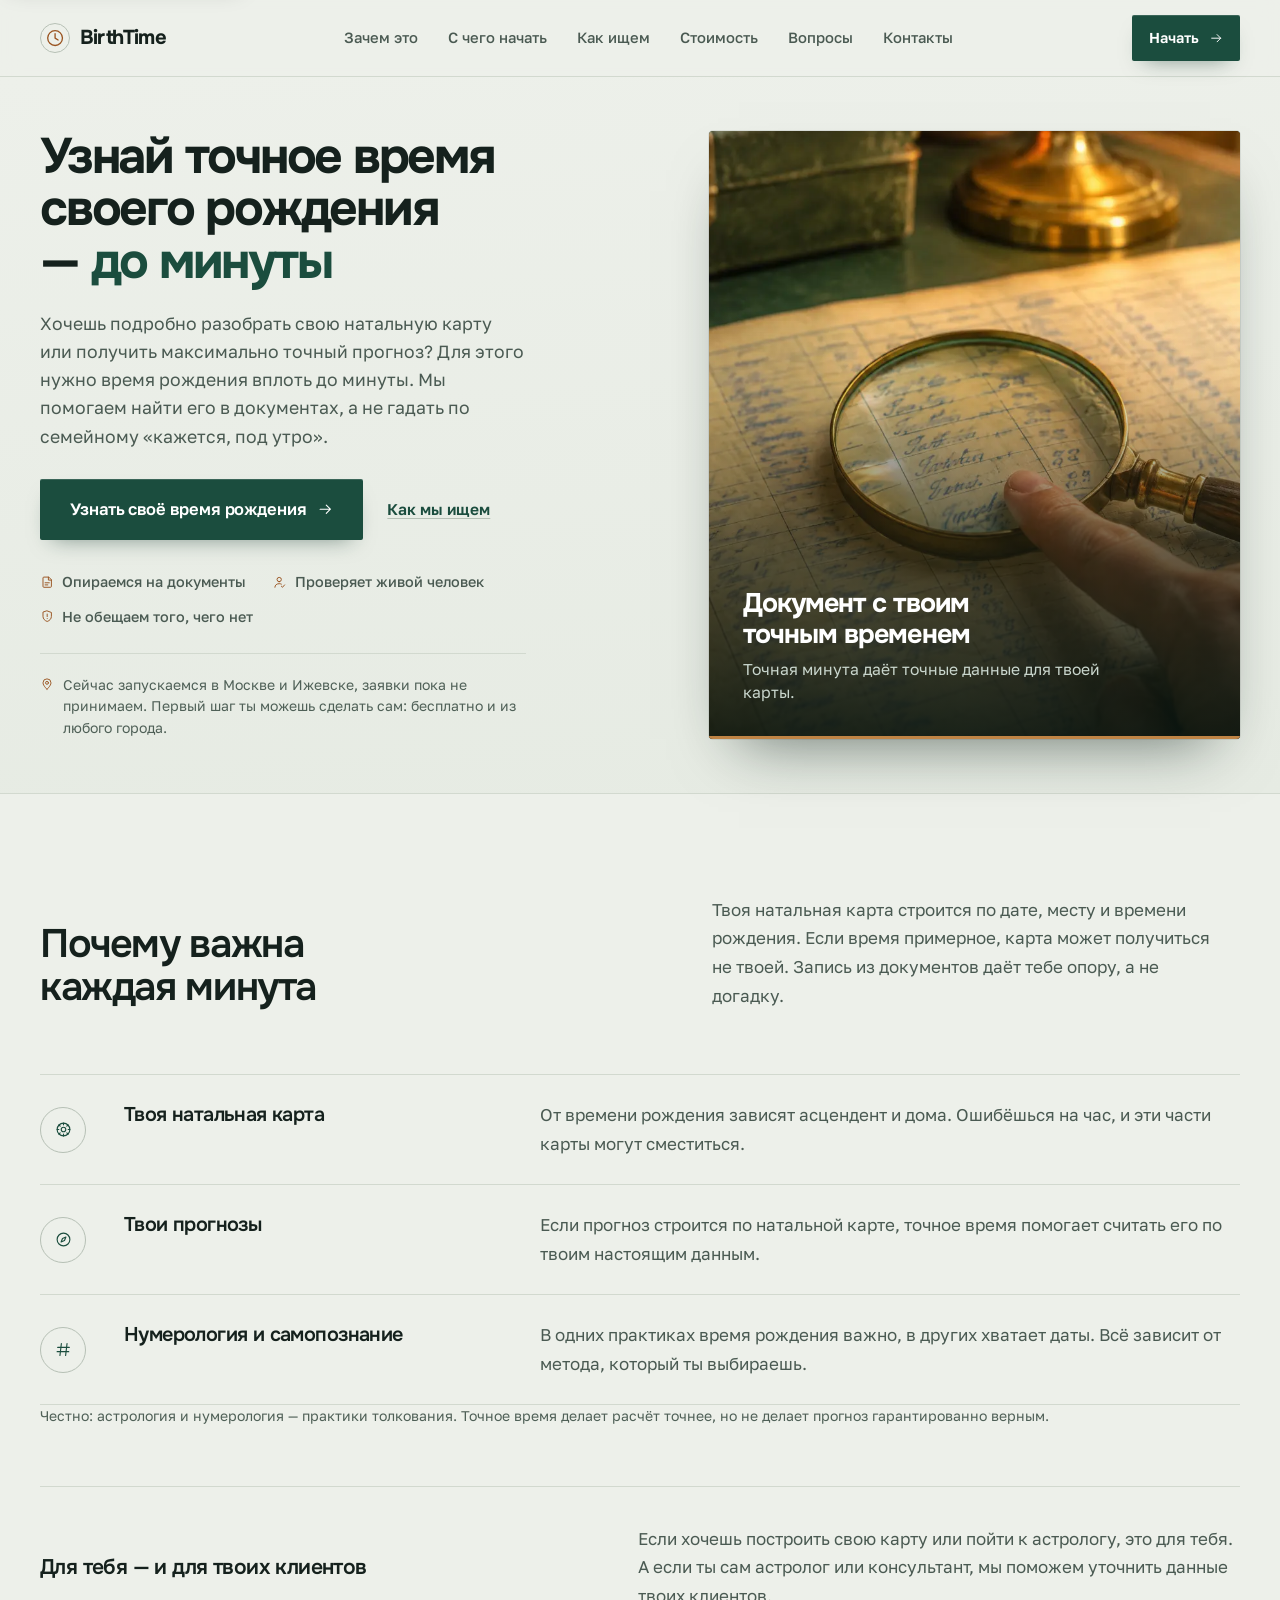
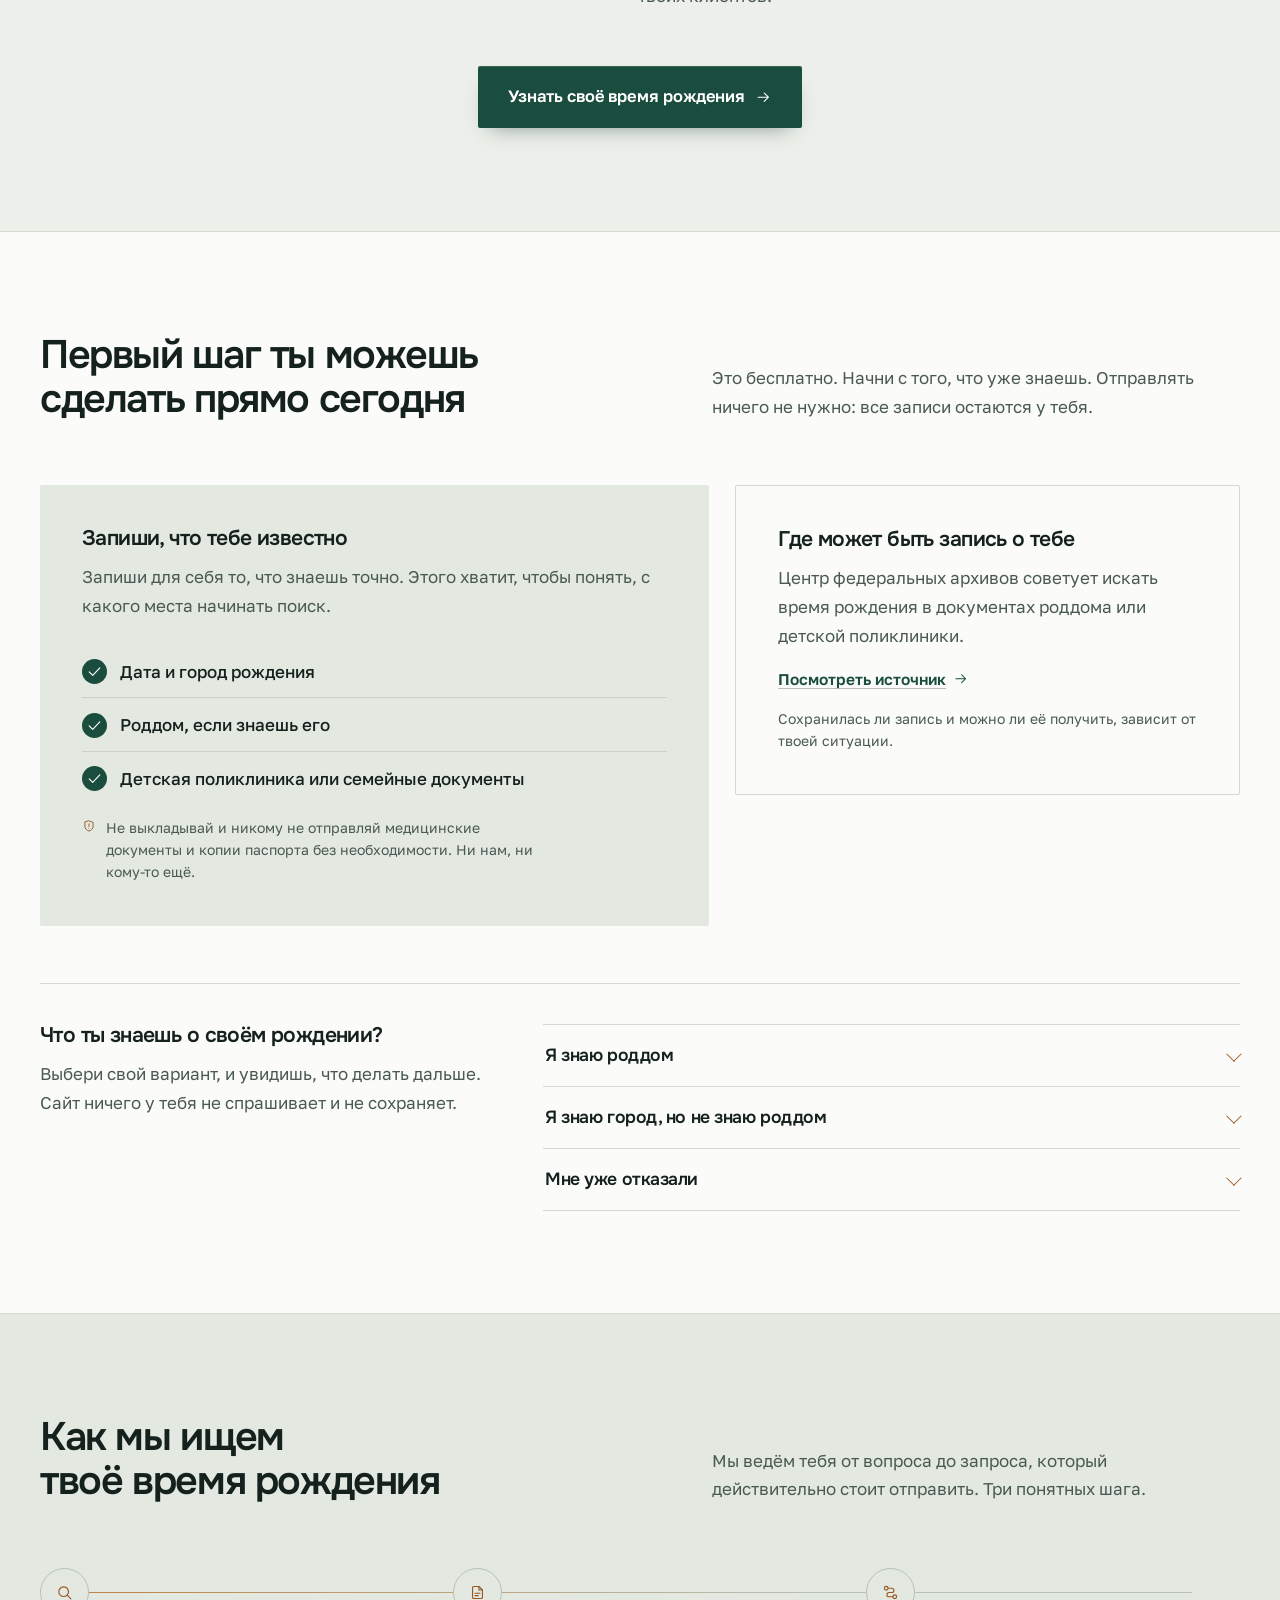
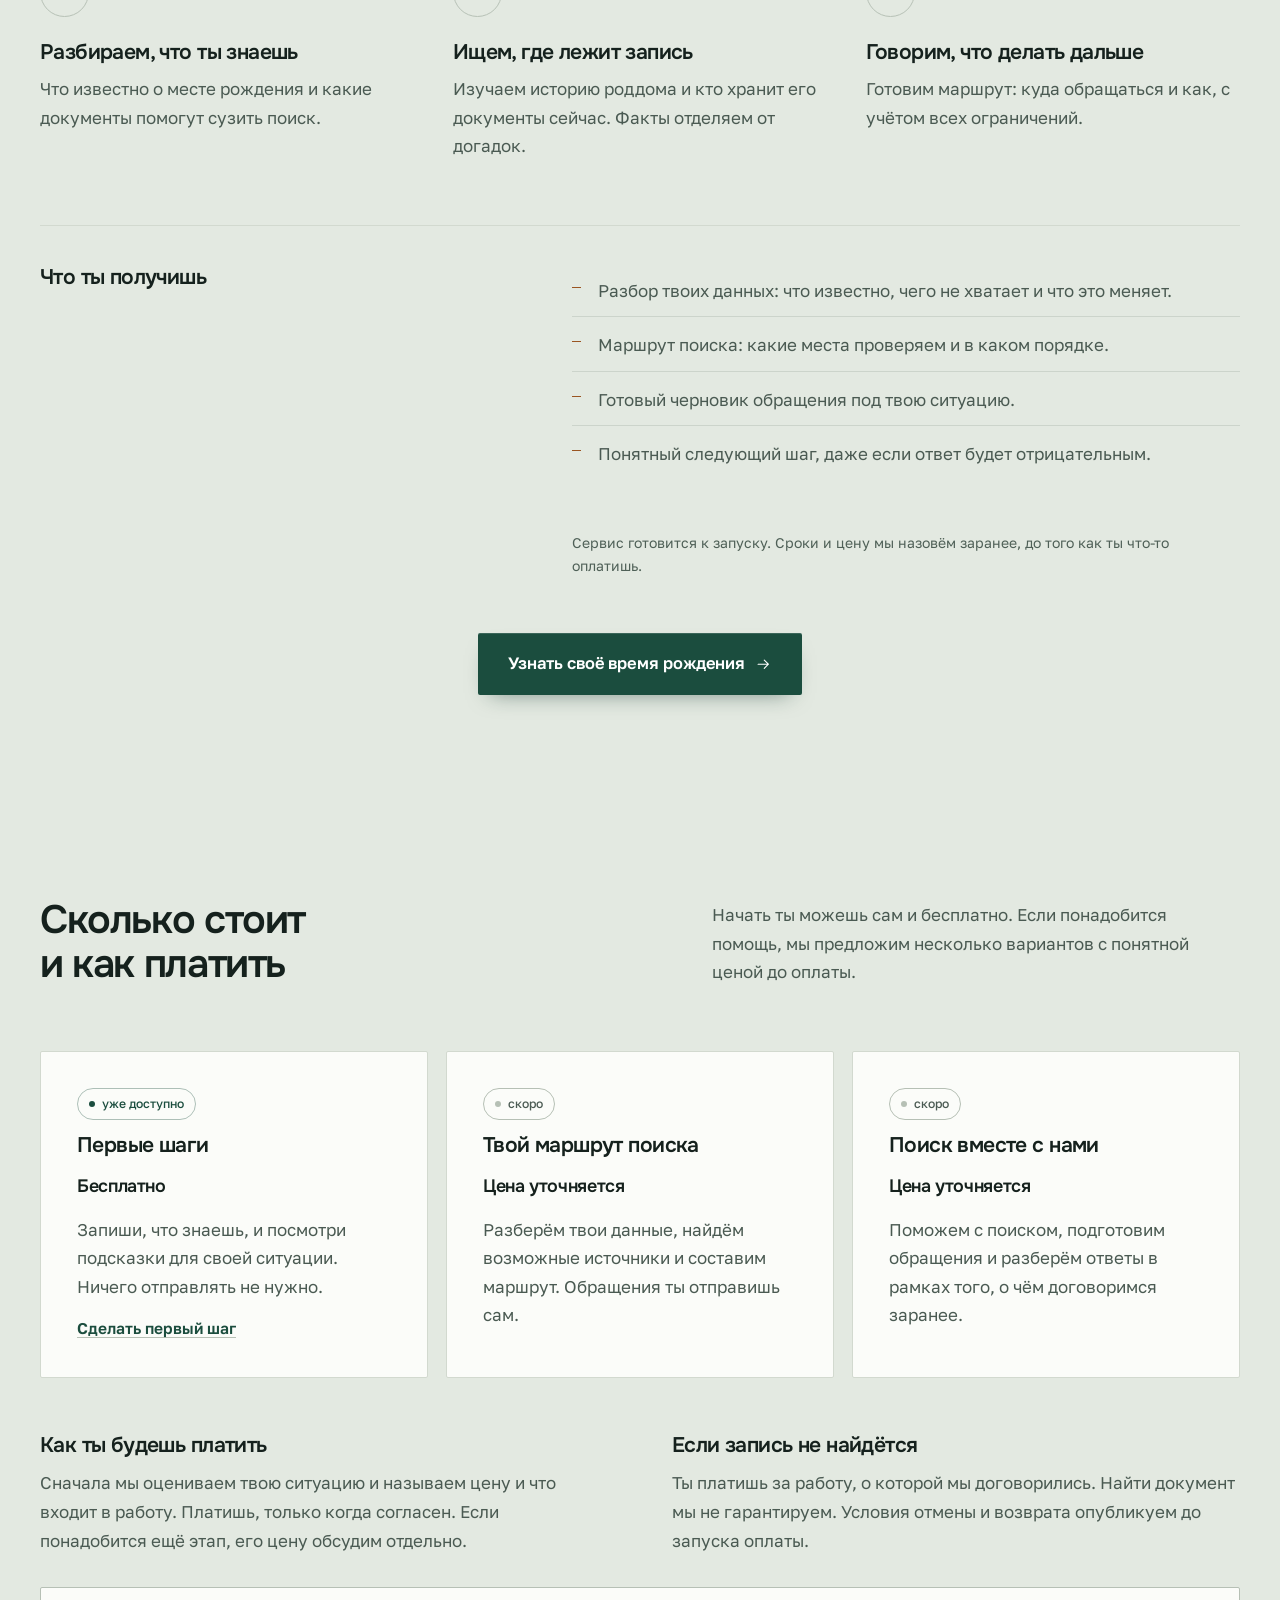
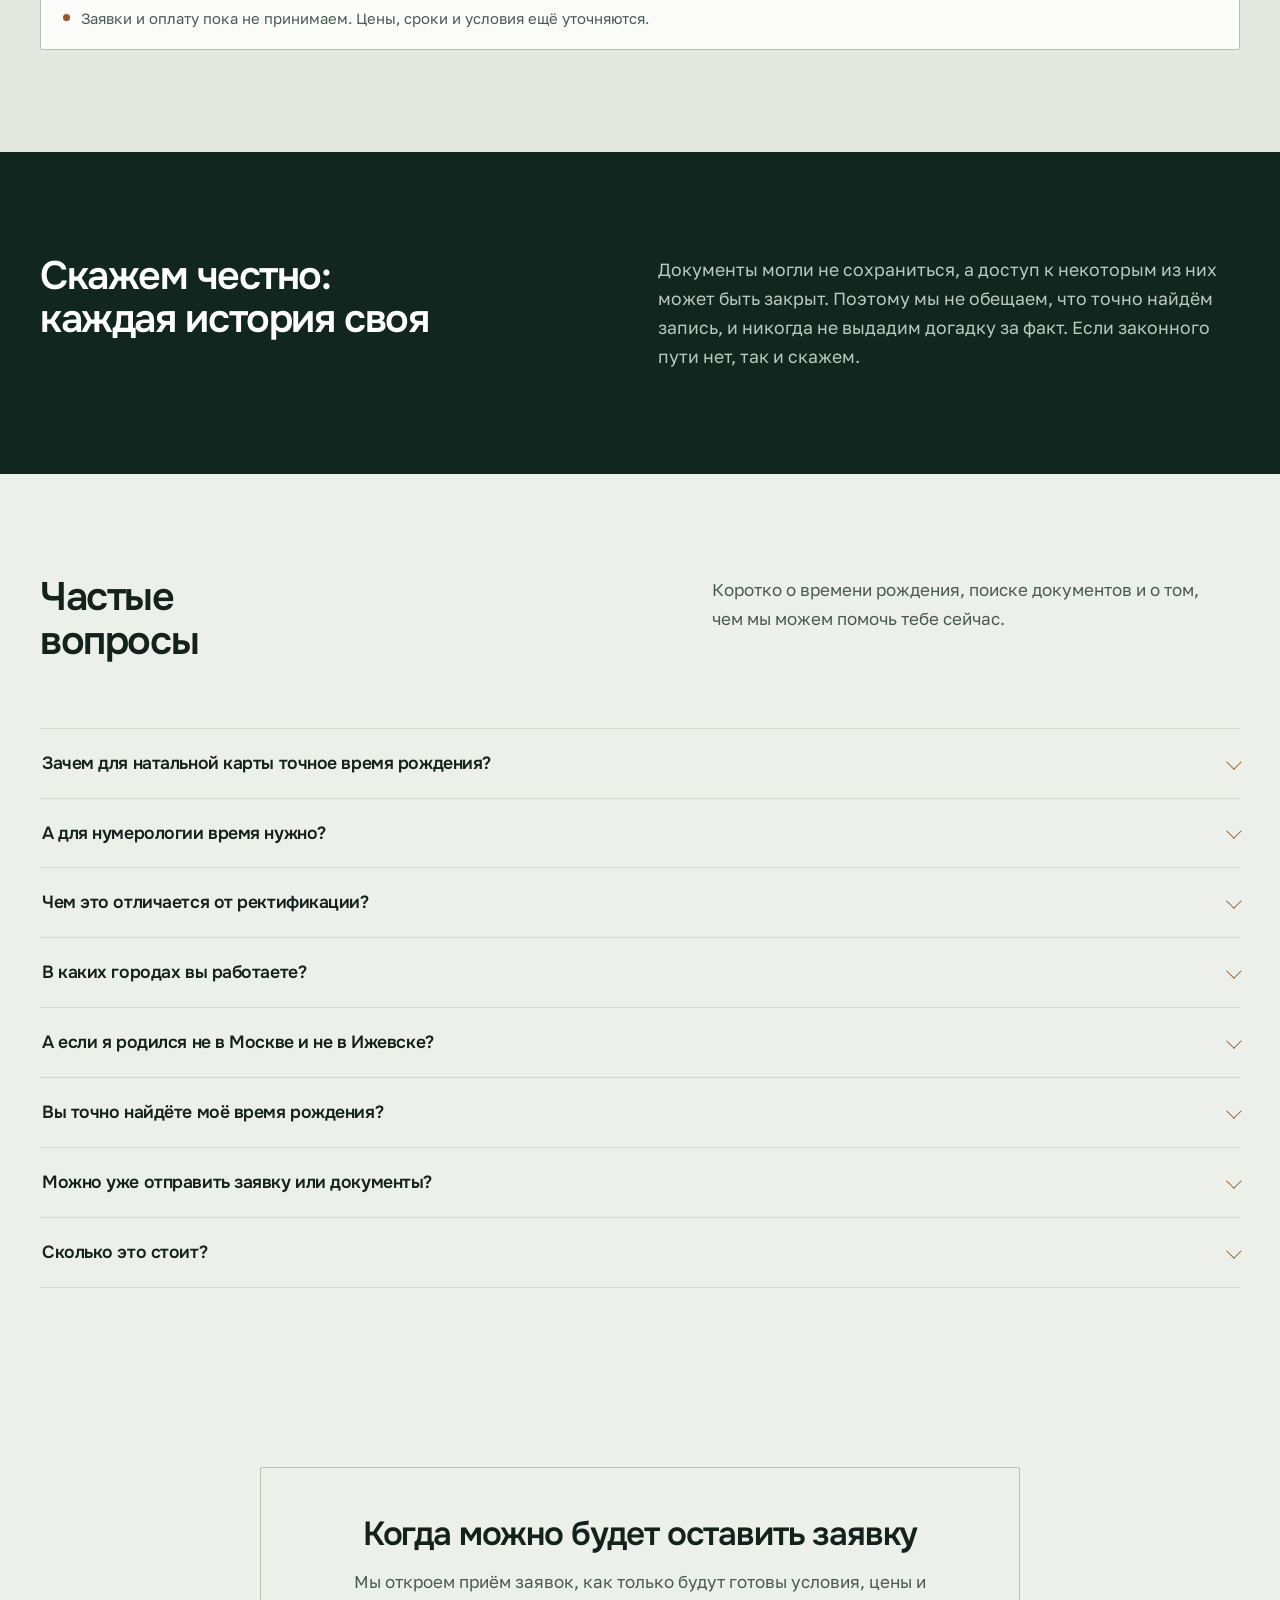
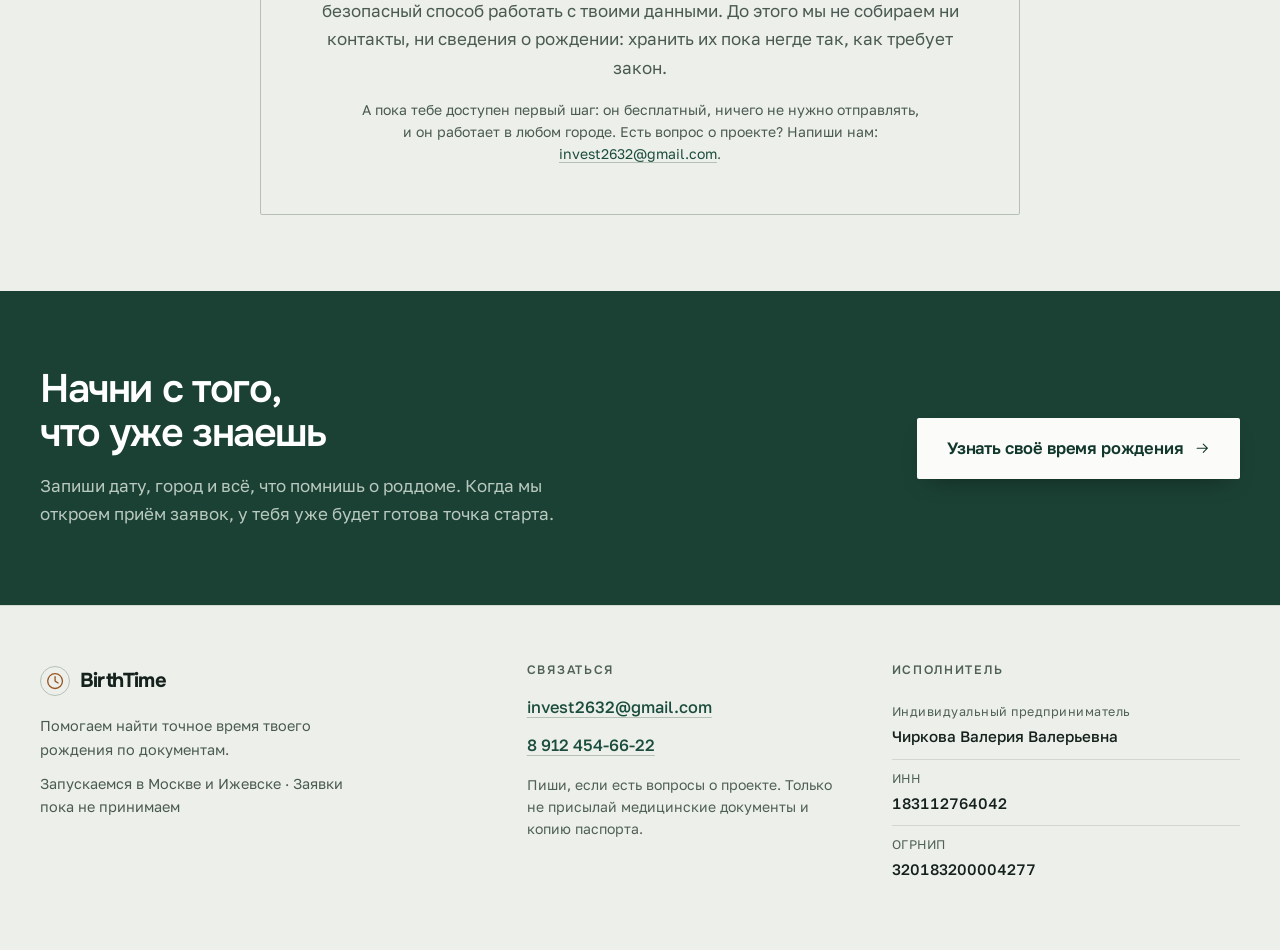
==== commit 10496d2a: "Photo promo reel and personal tone across the site Промо-ролик пересобран на фотореалистичных кадрах" ====
--- a/index.html
+++ b/index.html
@@ -3,17 +3,17 @@
 <head>
 <meta charset="utf-8">
 <meta name="viewport" content="width=device-width,initial-scale=1">
-<title>Точное время рождения: документальный поиск — BirthTime</title>
-<meta name="description" content="BirthTime помогает найти документальное время рождения для натальной карты: разобраться в исходных данных, найти возможный источник записи и подготовить следующий шаг. Пилот в Москве и Ижевске.">
+<title>Узнай точное время своего рождения — BirthTime</title>
+<meta name="description" content="Хочешь точную натальную карту? Для неё нужно время рождения до минуты. BirthTime помогает найти его в документах роддома и архивов. Москва и Ижевск.">
 <meta name="theme-color" content="#15211d">
 <meta property="og:type" content="website">
 <meta property="og:locale" content="ru_RU">
-<meta property="og:title" content="Точное время рождения: документальный поиск — BirthTime">
-<meta property="og:description" content="Документальный поиск времени рождения для натальной карты. Опора на источники, проверка человеком, без обещания результата.">
+<meta property="og:title" content="Узнай точное время своего рождения — BirthTime">
+<meta property="og:description" content="Для точной натальной карты нужно время рождения до минуты. Мы помогаем найти его в документах.">
 <link rel="preconnect" href="https://fonts.googleapis.com">
 <link rel="preconnect" href="https://fonts.gstatic.com" crossorigin>
 <link rel="stylesheet" href="https://fonts.googleapis.com/css2?family=Golos+Text:wght@400;500;600&amp;family=Onest:wght@500;600;700&amp;display=swap">
-<link rel="stylesheet" href="style.css">
+<link rel="stylesheet" href="style.css?v=20261122">
 </head>
 <body>
 
@@ -41,18 +41,18 @@
       BirthTime
     </a>
     <nav class="nav" aria-label="Основная навигация">
-      <a href="#stakes">Зачем время</a>
+      <a href="#stakes">Зачем это</a>
       <a href="#start">С чего начать</a>
-      <a href="#how">Как идёт поиск</a>
+      <a href="#how">Как ищем</a>
       <a href="#pricing">Стоимость</a><a href="#questions">Вопросы</a><a href="#contacts">Контакты</a>
     </nav>
     <nav class="nav-mobile" aria-label="Разделы страницы">
-      <a href="#stakes">Зачем время</a>
+      <a href="#stakes">Зачем это</a>
       <a href="#start">С чего начать</a>
-      <a href="#how">Как идёт поиск</a>
+      <a href="#how">Как ищем</a>
       <a href="#pricing">Стоимость</a><a href="#questions">Вопросы</a><a href="#contacts">Контакты</a>
     </nav>
-    <a class="button button-sm" href="#start">Первый шаг<svg class="icon" aria-hidden="true" width="16" height="16"><use href="#i-arrow"/></svg></a>
+    <a class="button button-sm" href="#start">Начать<svg class="icon" aria-hidden="true" width="16" height="16"><use href="#i-arrow"/></svg></a>
   </div>
 </header>
 
@@ -61,79 +61,41 @@
 <section class="hero" id="top">
   <div class="wrap hero-grid">
     <div class="hero-copy">
-      <h1 class="r-1">Найдите документальное время рождения — <em>до минуты</em></h1>
-      <p class="hero-lead r-2">Асцендент и дома натальной карты считаются по времени рождения. BirthTime помогает найти не семейное «кажется», а документальную запись.</p>
+      <h1 class="r-1">Узнай точное время своего рождения — <em>до минуты</em></h1>
+      <p class="hero-lead r-2">Хочешь подробно разобрать свою натальную карту или получить максимально точный прогноз? Для этого нужно время рождения вплоть до минуты. Мы помогаем найти его в документах, а не гадать по семейному «кажется, под утро».</p>
       <div class="hero-actions r-3">
-        <a class="button button-lg" href="#start">Узнать моё время рождения<svg class="icon" aria-hidden="true" width="18" height="18"><use href="#i-arrow"/></svg></a>
-        <a class="link-strong" href="#how">Как идёт поиск</a>
+        <a class="button button-lg" href="#start">Узнать своё время рождения<svg class="icon" aria-hidden="true" width="18" height="18"><use href="#i-arrow"/></svg></a>
+        <a class="link-strong" href="#how">Как мы ищем</a>
       </div>
       <ul class="hero-marks r-4">
-        <li><svg class="icon" aria-hidden="true" width="17" height="17"><use href="#i-source"/></svg>Опора на источники</li>
-        <li><svg class="icon" aria-hidden="true" width="17" height="17"><use href="#i-human"/></svg>Проверка человеком</li>
-        <li><svg class="icon" aria-hidden="true" width="17" height="17"><use href="#i-honest"/></svg>Без обещания результата</li>
+        <li><svg class="icon" aria-hidden="true" width="17" height="17"><use href="#i-source"/></svg>Опираемся на документы</li>
+        <li><svg class="icon" aria-hidden="true" width="17" height="17"><use href="#i-human"/></svg>Проверяет живой человек</li>
+        <li><svg class="icon" aria-hidden="true" width="17" height="17"><use href="#i-honest"/></svg>Не обещаем того, чего нет</li>
       </ul>
       <p class="hero-foot r-4">
         <svg class="icon" aria-hidden="true" width="16" height="16"><use href="#i-pin"/></svg>
-        Пилот готовится в Москве и Ижевске. Приём заявок пока не открыт — первый шаг бесплатный и доступен в любом городе.
+        Сейчас запускаемся в Москве и Ижевске, заявки пока не принимаем. Первый шаг ты можешь сделать сам: бесплатно и из любого города.
       </p>
     </div>
 
-    <figure class="reel r-2" role="img" aria-label="Ролик о сути проекта: от приблизительного семейного времени рождения — через поиск учреждения и его документов — к записи с точностью до минуты.">
+    <figure class="reel r-2" aria-label="Ролик: хочешь точную натальную карту — нужно время рождения до минуты; мы помогаем найти документ, где оно записано.">
       <div class="reel-stage">
-
         <div class="act act-1">
-          <svg viewBox="0 0 300 220" class="act-svg">
-            <g class="ln">
-              <circle cx="150" cy="104" r="80"/>
-              <g class="ghosts">
-                <line class="g1" x1="150" y1="104" x2="150" y2="40"/>
-                <line class="g2" x1="150" y1="104" x2="150" y2="40"/>
-                <line class="g3" x1="150" y1="104" x2="150" y2="40"/>
-              </g>
-            </g>
-            <text class="t-big" x="150" y="148">?</text>
-          </svg>
-          <p class="act-line"><b>«Кажется, под утро»</b>Семейная версия времени рождения меняет асцендент и дома карты.</p>
+          <img class="act-photo" src="img/reel-1.webp" alt="" width="1024" height="1024" decoding="async">
+          <p class="act-cap"><b>Хочешь подробно разобрать свою натальную карту?</b><span>Или получить самый точный астрологический прогноз?</span></p>
         </div>
-
         <div class="act act-2">
-          <svg viewBox="0 0 300 220" class="act-svg">
-            <g class="ln">
-              <rect x="34" y="42" width="106" height="130" rx="3"/>
-              <path class="wavy" d="M52 78c10-5 20 5 30 0s20-5 30 0M52 100c10-5 20 5 30 0s20-5 30 0M52 122c10-5 20 5 30 0s20-5 30 0"/>
-              <rect class="doc" x="160" y="34" width="106" height="146" rx="3"/>
-              <path class="firm" d="M178 72h70M178 94h70M178 116h44"/>
-              <circle class="seal" cx="231" cy="150" r="17"/>
-            </g>
-          </svg>
-          <p class="act-line"><b>Документ, а не воспоминание</b>Запись учреждения можно проверить. Воспоминание — нельзя.</p>
+          <img class="act-photo" src="img/reel-2.webp" alt="" width="1024" height="1024" decoding="async" fetchpriority="low">
+          <p class="act-cap"><b>Для этого нужно время рождения до минуты</b><span>А в семье помнят только «где-то под утро».</span></p>
         </div>
-
         <div class="act act-3">
-          <svg viewBox="0 0 300 220" class="act-svg">
-            <g class="ln">
-              <path d="M40 168V72a6 6 0 0 1 6-6h38l12 16h78a6 6 0 0 1 6 6v80a6 6 0 0 1-6 6H46a6 6 0 0 1-6-6z"/>
-              <path d="M62 66V50a6 6 0 0 1 6-6h34l11 14"/>
-              <g class="lens"><circle cx="212" cy="106" r="30"/><path d="M234 128l24 24"/></g>
-            </g>
-          </svg>
-          <p class="act-line"><b>Ищем, где лежит запись</b>История учреждения, правопреемники, фактический хранитель архива.</p>
+          <img class="act-photo" src="img/reel-3.webp" alt="" width="1024" height="1024" decoding="async" fetchpriority="low">
+          <p class="act-cap"><b>Мы помогаем найти, где хранится запись о тебе</b><span>Роддом, архив, кто хранит документы сейчас: разбираемся вместе.</span></p>
         </div>
-
         <div class="act act-4">
-          <svg viewBox="0 0 300 220" class="act-svg">
-            <g class="ln">
-              <rect x="38" y="30" width="224" height="160" rx="3"/>
-              <path d="M62 62h86M62 160h120M62 176h74"/>
-            </g>
-            <text class="t-small" x="62" y="96">время рождения</text>
-            <rect class="mark" x="62" y="104" width="104" height="30" rx="2"/>
-            <text class="t-time" x="114" y="126">04:17</text>
-            <path class="hit ln" d="M178 119h62"/>
-          </svg>
-          <p class="act-line"><b>Точная минута</b>Найденная запись становится исходными данными вашей карты.</p>
+          <img class="act-photo" src="img/reel-4.webp" alt="" width="1024" height="1024" decoding="async" fetchpriority="low">
+          <p class="act-cap"><b>Документ с твоим точным временем</b><span>Точная минута даёт точные данные для твоей карты.</span></p>
         </div>
-
       </div>
       <div class="reel-bar" aria-hidden="true"><span></span></div>
     </figure>
@@ -142,102 +104,102 @@
 
 <section class="section wrap stakes" id="stakes">
   <div class="section-head">
-    <h2>От времени рождения<br>зависят расчёты карты</h2>
-    <p>Место, дата и время используются при построении натальной карты. Документальная запись позволяет опираться на подтверждённое время, а не на семейное «кажется, ближе к утру».</p>
+    <h2>Почему важна<br>каждая минута</h2>
+    <p>Твоя натальная карта строится по дате, месту и времени рождения. Если время примерное, карта может получиться не твоей. Запись из документов даёт тебе опору, а не догадку.</p>
   </div>
 
   <dl class="ledger">
     <div class="ledger-row">
       <span class="ledger-icon"><svg class="icon" aria-hidden="true" width="22" height="22"><use href="#i-chart"/></svg></span>
-      <dt>Натальная карта</dt>
-      <dd>В астрологии время рождения используется при расчёте асцендента и домов. Если время неизвестно или неточно, эти элементы карты могут измениться.</dd>
+      <dt>Твоя натальная карта</dt>
+      <dd>От времени рождения зависят асцендент и дома. Ошибёшься на час, и эти части карты могут сместиться.</dd>
     </div>
     <div class="ledger-row">
       <span class="ledger-icon"><svg class="icon" aria-hidden="true" width="22" height="22"><use href="#i-forecast"/></svg></span>
-      <dt>Прогнозы и консультации</dt>
-      <dd>Когда прогноз строится на основе натальной карты, уточнение времени помогает рассчитать её параметры по более точным исходным данным.</dd>
+      <dt>Твои прогнозы</dt>
+      <dd>Если прогноз строится по натальной карте, точное время помогает считать его по твоим настоящим данным.</dd>
     </div>
     <div class="ledger-row">
       <span class="ledger-icon"><svg class="icon" aria-hidden="true" width="22" height="22"><use href="#i-numbers"/></svg></span>
       <dt>Нумерология и самопознание</dt>
-      <dd>В одних практиках время рождения учитывают, в других достаточно даты. Нужен ли час рождения — зависит от выбранного метода.</dd>
+      <dd>В одних практиках время рождения важно, в других хватает даты. Всё зависит от метода, который ты выбираешь.</dd>
     </div>
   </dl>
 
-  <p class="note">Астрология и нумерология относятся к интерпретационным практикам: точность исходных данных не подтверждает достоверность прогнозов.</p>
+  <p class="note">Честно: астрология и нумерология — практики толкования. Точное время делает расчёт точнее, но не делает прогноз гарантированно верным.</p>
 
   <div class="split">
-    <h3>Для себя и для работы с клиентами</h3>
-    <p>Для тех, кто хочет построить натальную карту или обратиться к специалисту, — и для астрологов и консультантов, которым важно уточнить исходные данные клиента.</p>
-  </div>
-
-  <div class="section-cta"><a class="button button-lg" href="#start">Узнать моё время рождения<svg class="icon" aria-hidden="true" width="18" height="18"><use href="#i-arrow"/></svg></a></div>
+    <h3>Для тебя — и для твоих клиентов</h3>
+    <p>Если хочешь построить свою карту или пойти к астрологу, это для тебя. А если ты сам астролог или консультант, мы поможем уточнить данные твоих клиентов.</p>
+  </div>
+
+  <div class="section-cta"><a class="button button-lg" href="#start">Узнать своё время рождения<svg class="icon" aria-hidden="true" width="18" height="18"><use href="#i-arrow"/></svg></a></div>
 </section>
 
 <section class="section start" id="start">
   <div class="wrap">
     <div class="section-head">
-      <h2>Первый шаг можно сделать<br>сегодня и бесплатно</h2>
-      <p>Начните с того, что уже известно. Ничего отправлять на этом сайте не нужно: записи остаются у вас.</p>
+      <h2>Первый шаг ты можешь<br>сделать прямо сегодня</h2>
+      <p>Это бесплатно. Начни с того, что уже знаешь. Отправлять ничего не нужно: все записи остаются у тебя.</p>
     </div>
 
     <div class="start-grid">
       <div class="start-main">
-        <h3>Соберите известные сведения</h3>
-        <p>Запишите для себя то, что знаете наверняка. Этого достаточно, чтобы понять, с какого учреждения начинать поиск.</p>
+        <h3>Запиши, что тебе известно</h3>
+        <p>Запиши для себя то, что знаешь точно. Этого хватит, чтобы понять, с какого места начинать поиск.</p>
         <ul class="checklist">
           <li><span class="tick"><svg class="icon" aria-hidden="true" width="14" height="14"><use href="#i-check"/></svg></span>Дата и город рождения</li>
-          <li><span class="tick"><svg class="icon" aria-hidden="true" width="14" height="14"><use href="#i-check"/></svg></span>Название роддома, если известно</li>
+          <li><span class="tick"><svg class="icon" aria-hidden="true" width="14" height="14"><use href="#i-check"/></svg></span>Роддом, если знаешь его</li>
           <li><span class="tick"><svg class="icon" aria-hidden="true" width="14" height="14"><use href="#i-check"/></svg></span>Детская поликлиника или семейные документы</li>
         </ul>
-        <p class="warn"><svg class="icon" aria-hidden="true" width="17" height="17"><use href="#i-honest"/></svg>Не публикуйте и не отправляйте медицинские документы и копии удостоверений без необходимости — ни нам, ни кому-либо ещё.</p>
+        <p class="warn"><svg class="icon" aria-hidden="true" width="17" height="17"><use href="#i-honest"/></svg>Не выкладывай и никому не отправляй медицинские документы и копии паспорта без необходимости. Ни нам, ни кому-то ещё.</p>
       </div>
 
       <aside class="start-aside">
-        <h3>Где может быть запись</h3>
-        <p>Справочно-информационный центр федеральных архивов рекомендует искать сведения в документации роддома или детской поликлиники.</p>
-        <a class="link-strong" href="https://sic.rgantd.ru/kuda-obrashatsya/poisk-vremeni-rozhdeniya/" target="_blank" rel="noopener noreferrer">Источник РГАНТД<svg class="icon" aria-hidden="true" width="16" height="16"><use href="#i-arrow"/></svg><span class="sr-only">(откроется в новой вкладке)</span></a>
-        <p class="note">Наличие записи и право доступа зависят от конкретного случая.</p>
+        <h3>Где может быть запись о тебе</h3>
+        <p>Центр федеральных архивов советует искать время рождения в документах роддома или детской поликлиники.</p>
+        <a class="link-strong" href="https://sic.rgantd.ru/kuda-obrashatsya/poisk-vremeni-rozhdeniya/" target="_blank" rel="noopener noreferrer">Посмотреть источник<svg class="icon" aria-hidden="true" width="16" height="16"><use href="#i-arrow"/></svg><span class="sr-only">(откроется в новой вкладке)</span></a>
+        <p class="note">Сохранилась ли запись и можно ли её получить, зависит от твоей ситуации.</p>
       </aside>
     </div>
 
     <div class="pathways">
       <div class="pathways-head">
-        <h3>Что известно о рождении?</h3>
-        <p>Выберите подходящий вариант, чтобы увидеть первые шаги. Сайт не запрашивает и не сохраняет ваши данные.</p>
+        <h3>Что ты знаешь о своём рождении?</h3>
+        <p>Выбери свой вариант, и увидишь, что делать дальше. Сайт ничего у тебя не спрашивает и не сохраняет.</p>
       </div>
       <div class="pathway-list">
         <details>
           <summary>Я знаю роддом</summary>
           <div class="pathway-body">
             <ol>
-              <li>Уточните название и адрес учреждения на дату рождения: они могли измениться.</li>
-              <li>Выясните, действует ли учреждение и где могут храниться документы нужного периода. Правопреемник не всегда является хранителем архива.</li>
-              <li>Уточните порядок обращения и возможные основания доступа до отправки документов.</li>
+              <li>Узнай, как назывался роддом и где он был в год твоего рождения: название и адрес могли поменяться.</li>
+              <li>Выясни, работает ли он сейчас и где лежат документы тех лет. Новая организация не всегда хранит старый архив.</li>
+              <li>Узнай, как туда обращаться и на каком основании тебе могут выдать запись. Сделай это до того, как что-то отправлять.</li>
             </ol>
-            <p class="note">Наличие записи и возможность её получения заранее не гарантированы.</p>
+            <p class="note">Заранее нельзя сказать, сохранилась ли запись и выдадут ли её.</p>
           </div>
         </details>
         <details>
           <summary>Я знаю город, но не знаю роддом</summary>
           <div class="pathway-body">
             <ol>
-              <li>Спросите близких о районе, названии или адресе учреждения и проверьте семейные документы.</li>
-              <li>Составьте список возможных учреждений, работавших в городе на дату рождения, с опорой на проверяемые источники.</li>
-              <li>Рассмотрите также документацию детской поликлиники, в которой наблюдались после рождения.</li>
+              <li>Спроси родных: в каком районе ты появился на свет, как назывался роддом, где он стоял. Посмотри семейные документы.</li>
+              <li>Составь список роддомов, которые работали в городе в год твоего рождения, — по проверенным источникам.</li>
+              <li>Не забудь про детскую поликлинику, где тебя наблюдали после рождения.</li>
             </ol>
-            <p class="note">Список возможных учреждений — только отправная точка, а не подтверждение места рождения.</p>
+            <p class="note">Список роддомов — только отправная точка, а не доказательство того, где именно ты родился.</p>
           </div>
         </details>
         <details>
-          <summary>Я уже получил или получила отказ</summary>
+          <summary>Мне уже отказали</summary>
           <div class="pathway-body">
             <ol>
-              <li>Внимательно прочитайте причину отказа и проверьте, указан ли другой возможный хранитель или порядок уточнения запроса.</li>
-              <li>Если не хватает исходных сведений, проверьте их по доступным документам и уточните требования организации.</li>
-              <li>Если ответ связан с правом доступа или медицинской тайной, обратитесь за юридической консультацией до повторного запроса.</li>
+              <li>Внимательно прочитай причину отказа: может, там указано, у кого ещё может быть документ или как уточнить запрос.</li>
+              <li>Если не хватило сведений, проверь их по своим документам и уточни, что именно от тебя требуют.</li>
+              <li>Если отказ связан с правом доступа или врачебной тайной, сначала посоветуйся с юристом, а потом пиши снова.</li>
             </ol>
-            <p class="note">Другой маршрут существует не всегда: документ может не сохраниться или оказаться недоступным.</p>
+            <p class="note">Другой путь есть не всегда: документ мог не сохраниться или быть закрыт для доступа.</p>
           </div>
         </details>
       </div>
@@ -248,122 +210,122 @@
 <section class="section how" id="how">
   <div class="wrap">
     <div class="section-head">
-      <h2>Понятный путь<br>от вопроса к источнику</h2>
-      <p>BirthTime готовится как сервис сопровождения: от разбора исходных данных до подготовки обращения, которое имеет смысл отправлять.</p>
+      <h2>Как мы ищем<br>твоё время рождения</h2>
+      <p>Мы ведём тебя от вопроса до запроса, который действительно стоит отправить. Три понятных шага.</p>
     </div>
 
     <ol class="steps">
       <span class="steps-path" aria-hidden="true"></span>
       <li class="step">
         <span class="step-node"><svg class="icon" aria-hidden="true" width="20" height="20"><use href="#i-search"/></svg></span>
-        <h3>Разобрать исходные данные</h3>
+        <h3>Разбираем, что ты знаешь</h3>
         <p>Что известно о месте рождения и какие документы помогут сузить поиск.</p>
       </li>
       <li class="step">
         <span class="step-node"><svg class="icon" aria-hidden="true" width="20" height="20"><use href="#i-source"/></svg></span>
-        <h3>Найти возможный источник</h3>
-        <p>Изучить историю учреждения и возможных хранителей, отделяя факты от предположений.</p>
+        <h3>Ищем, где лежит запись</h3>
+        <p>Изучаем историю роддома и кто хранит его документы сейчас. Факты отделяем от догадок.</p>
       </li>
       <li class="step">
         <span class="step-node"><svg class="icon" aria-hidden="true" width="20" height="20"><use href="#i-route"/></svg></span>
-        <h3>Определить следующий шаг</h3>
-        <p>Подготовить маршрут обращения с учётом сведений и ограничений доступа.</p>
+        <h3>Говорим, что делать дальше</h3>
+        <p>Готовим маршрут: куда обращаться и как, с учётом всех ограничений.</p>
       </li>
     </ol>
 
     <div class="deliverable">
-      <h3>Что остаётся у вас на руках</h3>
+      <h3>Что ты получишь</h3>
       <ul class="deliverable-list">
-        <li>Разбор исходных данных: что известно, чего не хватает, что это меняет.</li>
-        <li>Маршрут поиска: какие учреждения проверяем и в каком порядке.</li>
-        <li>Черновик обращения, подготовленный под конкретный случай.</li>
-        <li>Зафиксированный следующий шаг — даже если ответ отрицательный.</li>
+        <li>Разбор твоих данных: что известно, чего не хватает и что это меняет.</li>
+        <li>Маршрут поиска: какие места проверяем и в каком порядке.</li>
+        <li>Готовый черновик обращения под твою ситуацию.</li>
+        <li>Понятный следующий шаг, даже если ответ будет отрицательным.</li>
       </ul>
-      <p class="note">Это описание услуги, которая готовится к пилоту. Сроки и стоимость будут объявлены до начала платной работы.</p>
-    </div>
-    <div class="section-cta"><a class="button button-lg" href="#start">Узнать моё время рождения<svg class="icon" aria-hidden="true" width="18" height="18"><use href="#i-arrow"/></svg></a></div>
+      <p class="note">Сервис готовится к запуску. Сроки и цену мы назовём заранее, до того как ты что-то оплатишь.</p>
+    </div>
+    <div class="section-cta"><a class="button button-lg" href="#start">Узнать своё время рождения<svg class="icon" aria-hidden="true" width="18" height="18"><use href="#i-arrow"/></svg></a></div>
   </div>
 </section>
 
 <section class="section pricing" id="pricing">
   <div class="wrap">
     <div class="section-head">
-      <h2>Форматы помощи<br>и оплата</h2>
-      <p>Можно начать самостоятельно. Если потребуется помощь в поиске, в пилоте планируем несколько форматов — с понятным объёмом работ и ценой до оплаты.</p>
+      <h2>Сколько стоит<br>и как платить</h2>
+      <p>Начать ты можешь сам и бесплатно. Если понадобится помощь, мы предложим несколько вариантов с понятной ценой до оплаты.</p>
     </div>
     <div class="pricing-grid">
-      <article class="pricing-card"><p class="pricing-label">УЖЕ ДОСТУПНО</p><h3>Первые шаги</h3><p class="pricing-price">Бесплатно</p><p>Соберите известные сведения и посмотрите подсказки для вашей ситуации. Данные отправлять не нужно.</p><a class="link-strong" href="#start">Посмотреть первые шаги</a></article>
-      <article class="pricing-card"><p class="pricing-label">ПЛАНИРУЕТСЯ</p><h3>Индивидуальный маршрут</h3><p class="pricing-price">Цена уточняется</p><p>Разбор исходных сведений, возможные источники и маршрут поиска. Обращения вы сможете отправить самостоятельно.</p></article>
-      <article class="pricing-card"><p class="pricing-label">ПЛАНИРУЕТСЯ</p><h3>Сопровождение</h3><p class="pricing-price">Цена уточняется</p><p>Помощь с исследованием, подготовкой обращений и разбором ответов в рамках заранее согласованной услуги.</p></article>
-    </div>
-    <div class="payment-explainer"><div><h3>Как будет устроена оплата</h3><p>Сначала — оценка дела и предложение с ценой и составом работ. Оплата — только после вашего согласия. Если потребуется дополнительный этап, его стоимость согласуем отдельно.</p></div><div><h3>Если запись не найдётся</h3><p>Вы платите за согласованный объём исследования и сопровождения. Наличие документа не гарантируется. Условия отмены и возврата будут опубликованы до запуска оплаты.</p></div></div>
-    <p class="pricing-status">Приём заявок и оплата пока не открыты. Цены, сроки и окончательные условия пилота уточняются.</p>
+      <article class="pricing-card"><p class="pricing-label">Уже доступно</p><h3>Первые шаги</h3><p class="pricing-price">Бесплатно</p><p>Запиши, что знаешь, и посмотри подсказки для своей ситуации. Ничего отправлять не нужно.</p><a class="link-strong" href="#start">Сделать первый шаг</a></article>
+      <article class="pricing-card"><p class="pricing-label">Скоро</p><h3>Твой маршрут поиска</h3><p class="pricing-price">Цена уточняется</p><p>Разберём твои данные, найдём возможные источники и составим маршрут. Обращения ты отправишь сам.</p></article>
+      <article class="pricing-card"><p class="pricing-label">Скоро</p><h3>Поиск вместе с нами</h3><p class="pricing-price">Цена уточняется</p><p>Поможем с поиском, подготовим обращения и разберём ответы в рамках того, о чём договоримся заранее.</p></article>
+    </div>
+    <div class="payment-explainer"><div><h3>Как ты будешь платить</h3><p>Сначала мы оцениваем твою ситуацию и называем цену и что входит в работу. Платишь, только когда согласен. Если понадобится ещё этап, его цену обсудим отдельно.</p></div><div><h3>Если запись не найдётся</h3><p>Ты платишь за работу, о которой мы договорились. Найти документ мы не гарантируем. Условия отмены и возврата опубликуем до запуска оплаты.</p></div></div>
+    <p class="pricing-status">Заявки и оплату пока не принимаем. Цены, сроки и условия ещё уточняются.</p>
   </div>
 </section>
 
 <section class="promise">
   <div class="wrap promise-inner">
-    <h2>Честно о результате:<br>каждая история уникальна</h2>
-    <p>Документы могли не сохраниться, а доступ к некоторым сведениям может быть ограничен. Поэтому мы не обещаем найти запись и не выдаём предположение за подтверждённый факт. Если законного пути нет, скажем об этом прямо.</p>
+    <h2>Скажем честно:<br>каждая история своя</h2>
+    <p>Документы могли не сохраниться, а доступ к некоторым из них может быть закрыт. Поэтому мы не обещаем, что точно найдём запись, и никогда не выдадим догадку за факт. Если законного пути нет, так и скажем.</p>
   </div>
 </section>
 
 <section class="section wrap faq" id="questions">
   <div class="section-head section-head-stack">
-    <h2>Вопросы,<br>которые задают чаще</h2>
-    <p>Коротко о времени рождения, поиске документов и о том, что сейчас может BirthTime.</p>
+    <h2>Частые<br>вопросы</h2>
+    <p>Коротко о времени рождения, поиске документов и о том, чем мы можем помочь тебе сейчас.</p>
   </div>
   <div class="faq-list">
     <details>
-      <summary>Почему для натальной карты важно время рождения</summary>
-      <div class="faq-body"><p>В астрологии от времени и места рождения зависит расчёт асцендента и домов карты. Уточнение времени помогает точнее вычислить эти элементы, но не гарантирует достоверности интерпретаций или прогнозов.</p></div>
-    </details>
-    <details>
-      <summary>Всем ли нумерологическим методам нужно время</summary>
-      <div class="faq-body"><p>Нет. Некоторые методы используют только дату рождения, другие могут учитывать и время. Уточните исходные данные у специалиста, который выполняет расчёт.</p></div>
-    </details>
-    <details>
-      <summary>Чем это отличается от ректификации карты</summary>
-      <div class="faq-body"><p>Ректификация — расчётный метод: время подбирают по событиям жизни. BirthTime занимается другим: ищет документальную запись времени в документах учреждения. Это разные подходы, и мы не утверждаем, что один заменяет другой. Найденная запись — документ, а не результат расчёта.</p></div>
-    </details>
-    <details>
-      <summary>Какие города входят в пилот</summary>
-      <div class="faq-body"><p>На первом этапе исследуем Москву и Ижевск. Охват других городов пока не объявлен.</p></div>
-    </details>
-    <details>
-      <summary>А если мой город не Москва и не Ижевск</summary>
-      <div class="faq-body"><p>Первый шаг не зависит от города: собрать дату, место и всё, что известно об учреждении, имеет смысл в любом случае: эти сведения понадобятся при любом маршруте поиска. Сопровождение на старте ограничено двумя городами, потому что по ним мы успели проверить источники.</p></div>
-    </details>
-    <details>
-      <summary>Можно ли гарантировать, что время найдётся</summary>
-      <div class="faq-body"><p>Нет. Результат зависит от сохранности документов, возможности установить хранителя и законных оснований доступа.</p></div>
-    </details>
-    <details>
-      <summary>Можно ли уже отправить документы или заявку</summary>
-      <div class="faq-body"><p>Нет. Приём документов и заявок ещё не открыт. Не отправляйте медицинские документы или копии удостоверений личности.</p></div>
-    </details>
-    <details>
-      <summary>Сколько это стоит</summary>
-      <div class="faq-body"><p>Самостоятельные первые шаги на сайте бесплатны. Стоимость индивидуального маршрута и сопровождения ещё уточняется; условия будут известны до оплаты.</p></div>
+      <summary>Зачем для натальной карты точное время рождения?</summary>
+      <div class="faq-body"><p>От времени и места рождения зависят асцендент и дома твоей карты. Точное время помогает рассчитать их правильно. Но даже самый точный расчёт не гарантирует, что толкование или прогноз сбудутся.</p></div>
+    </details>
+    <details>
+      <summary>А для нумерологии время нужно?</summary>
+      <div class="faq-body"><p>Не всегда. В одних методах хватает даты рождения, в других учитывают и время. Спроси у специалиста, который делает тебе расчёт, какие данные ему нужны.</p></div>
+    </details>
+    <details>
+      <summary>Чем это отличается от ректификации?</summary>
+      <div class="faq-body"><p>При ректификации астролог вычисляет время по событиям твоей жизни. Мы делаем другое: ищем настоящую запись о времени твоего рождения в документах. Это разные подходы, и один не заменяет другой. Найденная запись — это документ, а не расчёт.</p></div>
+    </details>
+    <details>
+      <summary>В каких городах вы работаете?</summary>
+      <div class="faq-body"><p>Начинаем с Москвы и Ижевска. Про другие города расскажем позже.</p></div>
+    </details>
+    <details>
+      <summary>А если я родился не в Москве и не в Ижевске?</summary>
+      <div class="faq-body"><p>Первый шаг работает в любом городе: записать дату, место и всё, что знаешь о роддоме, полезно в любом случае — эти сведения понадобятся при любом поиске. Сопровождение мы пока начинаем в двух городах, потому что там уже проверили источники.</p></div>
+    </details>
+    <details>
+      <summary>Вы точно найдёте моё время рождения?</summary>
+      <div class="faq-body"><p>Гарантировать не можем. Всё зависит от того, сохранились ли документы, получится ли найти, кто их хранит, и есть ли законный способ их получить.</p></div>
+    </details>
+    <details>
+      <summary>Можно уже отправить заявку или документы?</summary>
+      <div class="faq-body"><p>Пока нет: приём заявок ещё не открыт. И, пожалуйста, не отправляй медицинские документы или копию паспорта.</p></div>
+    </details>
+    <details>
+      <summary>Сколько это стоит?</summary>
+      <div class="faq-body"><p>Первые шаги на сайте бесплатны. Цену маршрута поиска и сопровождения мы ещё уточняем и назовём заранее, до оплаты.</p></div>
     </details>
   </div>
 </section>
 
 <section class="section wrap waiting">
   <div class="waiting-inner">
-    <h2>Когда откроется приём заявок</h2>
-    <p>Канал для обращений мы откроем вместе с приёмом заявок: одновременно с условиями услуги, ценой и порядком работы с данными. Раньше этого момента мы не собираем ни контакты, ни сведения о рождении: собирать данные, которые ещё негде законно хранить, неправильно.</p>
-    <p class="note">До тех пор на этом сайте доступен первый шаг: он бесплатный, не требует отправки данных и работает в любом городе. Вопросы о проекте можно задать по почте <a href="mailto:invest2632@gmail.com">invest2632@gmail.com</a>.</p>
+    <h2>Когда можно будет оставить заявку</h2>
+    <p>Мы откроем приём заявок, как только будут готовы условия, цены и безопасный способ работать с твоими данными. До этого мы не собираем ни контакты, ни сведения о рождении: хранить их пока негде так, как требует закон.</p>
+    <p class="note">А пока тебе доступен первый шаг: он бесплатный, ничего не нужно отправлять, и он работает в любом городе. Есть вопрос о проекте? Напиши нам: <a href="mailto:invest2632@gmail.com">invest2632@gmail.com</a>.</p>
   </div>
 </section>
 
 <section class="closing">
   <div class="wrap closing-inner">
     <div>
-      <h2>Начните с того,<br>что уже известно</h2>
-      <p>Соберите дату, город и всё, что помните об учреждении. Когда приём заявок откроется, у вас уже будет готова отправная точка.</p>
-    </div>
-    <a class="button button-lg button-light" href="#start">Узнать моё время рождения<svg class="icon" aria-hidden="true" width="18" height="18"><use href="#i-arrow"/></svg></a>
+      <h2>Начни с того,<br>что уже знаешь</h2>
+      <p>Запиши дату, город и всё, что помнишь о роддоме. Когда мы откроем приём заявок, у тебя уже будет готова точка старта.</p>
+    </div>
+    <a class="button button-lg button-light" href="#start">Узнать своё время рождения<svg class="icon" aria-hidden="true" width="18" height="18"><use href="#i-arrow"/></svg></a>
   </div>
 </section>
 
@@ -376,8 +338,8 @@
         <span class="brand-mark" aria-hidden="true"><svg class="icon" width="18" height="18"><use href="#i-clock"/></svg></span>
         BirthTime
       </a>
-      <p>Документальный поиск времени рождения для вашей карты.</p>
-      <p class="note">Пилот в подготовке · Москва и Ижевск · Приём заявок пока не открыт</p>
+      <p>Помогаем найти точное время твоего рождения по документам.</p>
+      <p class="note">Запускаемся в Москве и Ижевске · Заявки пока не принимаем</p>
     </div>
 
     <div class="footer-col">
@@ -386,7 +348,7 @@
         <li><a href="mailto:invest2632@gmail.com">invest2632@gmail.com</a></li>
         <li><a href="tel:+79124546622">8 912 454-66-22</a></li>
       </ul>
-      <p class="note">Пишите с вопросами о проекте. Не отправляйте медицинские документы и копии удостоверений личности.</p>
+      <p class="note">Пиши, если есть вопросы о проекте. Только не присылай медицинские документы и копию паспорта.</p>
     </div>
 
     <div class="footer-col">
@@ -402,14 +364,14 @@
 
 <script type="application/ld+json">
 {"@context":"https://schema.org","@type":"FAQPage","inLanguage":"ru","mainEntity":[
-{"@type":"Question","name":"Почему для натальной карты важно время рождения","acceptedAnswer":{"@type":"Answer","text":"В астрологии от времени и места рождения зависит расчёт асцендента и домов карты. Уточнение времени помогает точнее вычислить эти элементы, но не гарантирует достоверности интерпретаций или прогнозов."}},
-{"@type":"Question","name":"Всем ли нумерологическим методам нужно время","acceptedAnswer":{"@type":"Answer","text":"Нет. Некоторые методы используют только дату рождения, другие могут учитывать и время. Уточните исходные данные у специалиста, который выполняет расчёт."}},
-{"@type":"Question","name":"Чем это отличается от ректификации карты","acceptedAnswer":{"@type":"Answer","text":"Ректификация — расчётный метод: время подбирают по событиям жизни. BirthTime ищет документальную запись времени в документах учреждения. Это разные подходы, и мы не утверждаем, что один заменяет другой."}},
-{"@type":"Question","name":"Какие города входят в пилот","acceptedAnswer":{"@type":"Answer","text":"На первом этапе исследуем Москву и Ижевск. Охват других городов пока не объявлен."}},
-{"@type":"Question","name":"А если мой город не Москва и не Ижевск","acceptedAnswer":{"@type":"Answer","text":"Первый шаг не зависит от города: собрать дату, место и всё, что известно об учреждении, имеет смысл в любом случае. Сопровождение на старте ограничено двумя городами, потому что по ним проверены источники."}},
-{"@type":"Question","name":"Можно ли гарантировать, что время найдётся","acceptedAnswer":{"@type":"Answer","text":"Нет. Результат зависит от сохранности документов, возможности установить хранителя и законных оснований доступа."}},
-{"@type":"Question","name":"Можно ли уже отправить документы или заявку","acceptedAnswer":{"@type":"Answer","text":"Нет. Приём документов и заявок ещё не открыт. Не отправляйте медицинские документы или копии удостоверений личности."}},
-{"@type":"Question","name":"Сколько это стоит","acceptedAnswer":{"@type":"Answer","text":"Самостоятельные первые шаги на сайте бесплатны. Стоимость индивидуального маршрута и сопровождения ещё уточняется; условия будут известны до оплаты."}}]}
+{"@type":"Question","name":"Зачем для натальной карты точное время рождения?","acceptedAnswer":{"@type":"Answer","text":"От времени и места рождения зависят асцендент и дома натальной карты. Точное время помогает рассчитать их правильно, но не гарантирует, что толкование или прогноз сбудутся."}},
+{"@type":"Question","name":"А для нумерологии время нужно?","acceptedAnswer":{"@type":"Answer","text":"Не всегда. В одних методах хватает даты рождения, в других учитывают и время. Уточни у специалиста, какие данные ему нужны."}},
+{"@type":"Question","name":"Чем это отличается от ректификации?","acceptedAnswer":{"@type":"Answer","text":"При ректификации время вычисляют по событиям жизни. BirthTime ищет настоящую запись о времени рождения в документах. Это разные подходы, и один не заменяет другой."}},
+{"@type":"Question","name":"В каких городах вы работаете?","acceptedAnswer":{"@type":"Answer","text":"Начинаем с Москвы и Ижевска. Про другие города расскажем позже."}},
+{"@type":"Question","name":"А если я родился не в Москве и не в Ижевске?","acceptedAnswer":{"@type":"Answer","text":"Первый шаг работает в любом городе: записать дату, место и всё, что известно о роддоме, полезно при любом поиске. Сопровождение пока начинаем в двух городах, где уже проверены источники."}},
+{"@type":"Question","name":"Вы точно найдёте моё время рождения?","acceptedAnswer":{"@type":"Answer","text":"Гарантировать нельзя. Всё зависит от сохранности документов, возможности найти их хранителя и законного способа их получить."}},
+{"@type":"Question","name":"Можно уже отправить заявку или документы?","acceptedAnswer":{"@type":"Answer","text":"Пока нет: приём заявок ещё не открыт. Не отправляй медицинские документы или копию паспорта."}},
+{"@type":"Question","name":"Сколько это стоит?","acceptedAnswer":{"@type":"Answer","text":"Первые шаги на сайте бесплатны. Цену маршрута поиска и сопровождения назовём заранее, до оплаты."}}]}
 </script>
 
 </body>
--- a/style.css
+++ b/style.css
@@ -119,36 +119,41 @@
 .hero-marks li{display:flex;align-items:center;gap:8px;font-size:.9rem;font-weight:500;color:var(--ink-2)}
 .hero-marks .icon{color:var(--brass)}
 
-/* ─ Промо-ролик первого экрана ──────────────────────────── */
+/* ─ Промо-ролик первого экрана: фотокадры ──────────────── */
 .reel{
   position:relative;margin:0;align-self:stretch;
-  display:grid;grid-template-rows:1fr auto;
-  min-height:452px;overflow:hidden;border-radius:3px;
-  background:linear-gradient(168deg,var(--card),#e9ede6);
-  box-shadow:0 1px 0 rgba(255,255,255,.8) inset,0 26px 54px -28px rgba(18,42,32,.46);
-}
-.reel-stage{position:relative;display:grid}
-.act{grid-area:1/1;display:grid;grid-template-rows:1fr auto;align-items:center;padding:26px 28px 24px;opacity:0}
+  min-height:520px;overflow:hidden;border-radius:4px;isolation:isolate;
+  background:#14231e;
+  box-shadow:0 30px 60px -30px rgba(12,30,23,.6),0 0 0 1px rgba(21,33,29,.08);
+}
+.reel-stage{position:absolute;inset:0;display:grid}
+.act{grid-area:1/1;position:relative;overflow:hidden;opacity:0}
 .act:last-child{opacity:1}
-.act-svg{width:100%;max-width:392px;height:auto;margin-inline:auto}
-.act-svg .ln{fill:none;stroke:var(--line-2);stroke-width:1.6;stroke-linecap:round;stroke-linejoin:round}
-.ghosts line{transform-box:view-box;transform-origin:150px 104px}
-.ghosts line{stroke:var(--ink-2);stroke-dasharray:3 5;opacity:.55}
-.ghosts .g1{stroke:var(--brass);stroke-dasharray:none;opacity:1}
-.ghosts .g2{transform:rotate(38deg)}
-.ghosts .g3{transform:rotate(-31deg)}
-.act-svg .doc,.act-svg .firm{stroke:var(--green)}
-.act-svg .seal{stroke:var(--brass)}
-.act-svg .hit{stroke:var(--brass);stroke-width:1.6}
-.act-svg .lens{stroke:var(--brass)}
-.act-svg .mark{fill:rgba(192,132,69,.16)}
-.act-svg .t-big{font:600 40px Onest,system-ui,sans-serif;fill:var(--brass);text-anchor:middle}
-.act-svg .t-time{font:700 26px Onest,system-ui,sans-serif;fill:var(--ink);text-anchor:middle;letter-spacing:-.03em}
-.act-svg .t-small{font:500 10px 'Golos Text',system-ui,sans-serif;fill:#6b7c72;letter-spacing:.11em;text-transform:uppercase}
-.act-line{margin-top:22px;font-size:.95rem;line-height:1.55;color:var(--ink-2);text-align:center;max-width:46ch;margin-inline:auto}
-.act-line b{display:block;margin-bottom:5px;font-family:Onest,system-ui,sans-serif;font-size:1.16rem;font-weight:600;letter-spacing:-.028em;color:var(--ink)}
-.reel-bar{height:2px;background:rgba(182,192,181,.5)}
-.reel-bar span{display:block;height:100%;width:100%;background:var(--brass);transform-origin:0 50%;transform:scaleX(1)}
+.act-photo{
+  position:absolute;inset:0;width:100%;height:100%;object-fit:cover;
+  transform:scale(1.06);transform-origin:50% 55%;
+}
+.act-2 .act-photo{transform-origin:70% 40%}
+.act-3 .act-photo{transform-origin:65% 50%}
+.act-4 .act-photo{transform-origin:45% 55%}
+.act::after{
+  content:'';position:absolute;inset:0;pointer-events:none;
+  background:linear-gradient(to top,rgba(10,22,17,.92) 0%,rgba(10,22,17,.62) 30%,rgba(10,22,17,.08) 58%,rgba(10,22,17,0) 72%);
+}
+.act-cap{
+  position:absolute;left:0;right:0;bottom:0;z-index:1;
+  margin:0;padding:0 clamp(22px,3vw,34px) clamp(26px,3vw,34px);
+  color:#e9efe9;font-size:.98rem;line-height:1.5;
+}
+.act-cap b{
+  display:block;max-width:22ch;margin-bottom:8px;
+  font-family:Onest,system-ui,sans-serif;font-weight:700;
+  font-size:clamp(1.38rem,2.1vw,1.72rem);line-height:1.14;letter-spacing:-.035em;color:#fff;
+  text-wrap:balance;
+}
+.act-cap span{display:block;max-width:40ch;color:#c9d6cd}
+.reel-bar{position:absolute;left:0;right:0;bottom:0;z-index:2;height:3px;background:rgba(255,255,255,.14)}
+.reel-bar span{display:block;height:100%;width:100%;background:var(--brass-l);transform-origin:0 50%;transform:scaleX(1)}
 
 /* ─ Полоса доверия ──────────────────────────────────────── */
 .proof{background:var(--card);border-bottom:1px solid var(--line)}
@@ -296,6 +301,7 @@
 }
 @media (max-width:760px){
   .wrap{width:calc(100% - 36px)}
+  .reel{min-height:0;aspect-ratio:4/4.7;margin-top:30px}
   .nav{display:none}
   .header-inner{min-height:0;flex-wrap:wrap;padding-top:13px}
   .nav-mobile{
@@ -351,9 +357,11 @@
   .act-3{animation-delay:-10s}
   .act-4{animation-delay:-5s}
   .reel-bar span{animation:reel-bar 20s linear infinite}
-  .ghosts{transform-box:view-box;transform-origin:150px 104px;animation:ghost-drift 20s ease-in-out infinite}
-  .lens{transform-box:view-box;transform-origin:212px 106px;animation:lens-sweep 20s var(--ease) -10s infinite}
-  .mark{transform-box:view-box;transform-origin:62px 119px;animation:mark-wipe 20s var(--ease) -5s infinite}
+  .act-photo{animation:reel-kb 20s cubic-bezier(.3,.1,.3,1) infinite}
+  .act-cap{animation:reel-cap 20s var(--ease) infinite}
+  .act-2 .act-photo,.act-2 .act-cap{animation-delay:-15s}
+  .act-3 .act-photo,.act-3 .act-cap{animation-delay:-10s}
+  .act-4 .act-photo,.act-4 .act-cap{animation-delay:-5s}
 
   /* 2. Путь поиска: линия между шагами прочерчивается,
         узлы включаются по мере прокрутки секции. */
@@ -378,22 +386,17 @@
   25%{opacity:0;transform:translateY(-10px);filter:blur(3px)}
   100%{opacity:0}
 }
+@keyframes reel-kb{
+  0%{transform:scale(1.04)}
+  26%{transform:scale(1.15)}
+  100%{transform:scale(1.15)}
+}
+@keyframes reel-cap{
+  0%,2%{opacity:0;transform:translateY(14px)}
+  7%,21%{opacity:1;transform:none}
+  24%,100%{opacity:0;transform:translateY(-6px)}
+}
 @keyframes reel-bar{from{transform:scaleX(0)}to{transform:scaleX(1)}}
-@keyframes ghost-drift{
-  0%,25%{transform:rotate(-7deg)}
-  12%{transform:rotate(9deg)}
-  26%,100%{transform:rotate(0deg)}
-}
-@keyframes lens-sweep{
-  0%,2%{transform:translate(-52px,16px)}
-  18%,25%{transform:translate(0,0)}
-  26%,100%{transform:translate(0,0)}
-}
-@keyframes mark-wipe{
-  0%,2%{transform:scaleX(0);opacity:0}
-  10%,25%{transform:scaleX(1);opacity:1}
-  26%,100%{transform:scaleX(1);opacity:1}
-}
 @keyframes arrive{
   from{opacity:0;transform:translateY(14px);filter:blur(5px)}
   to{opacity:1;transform:none;filter:blur(0)}
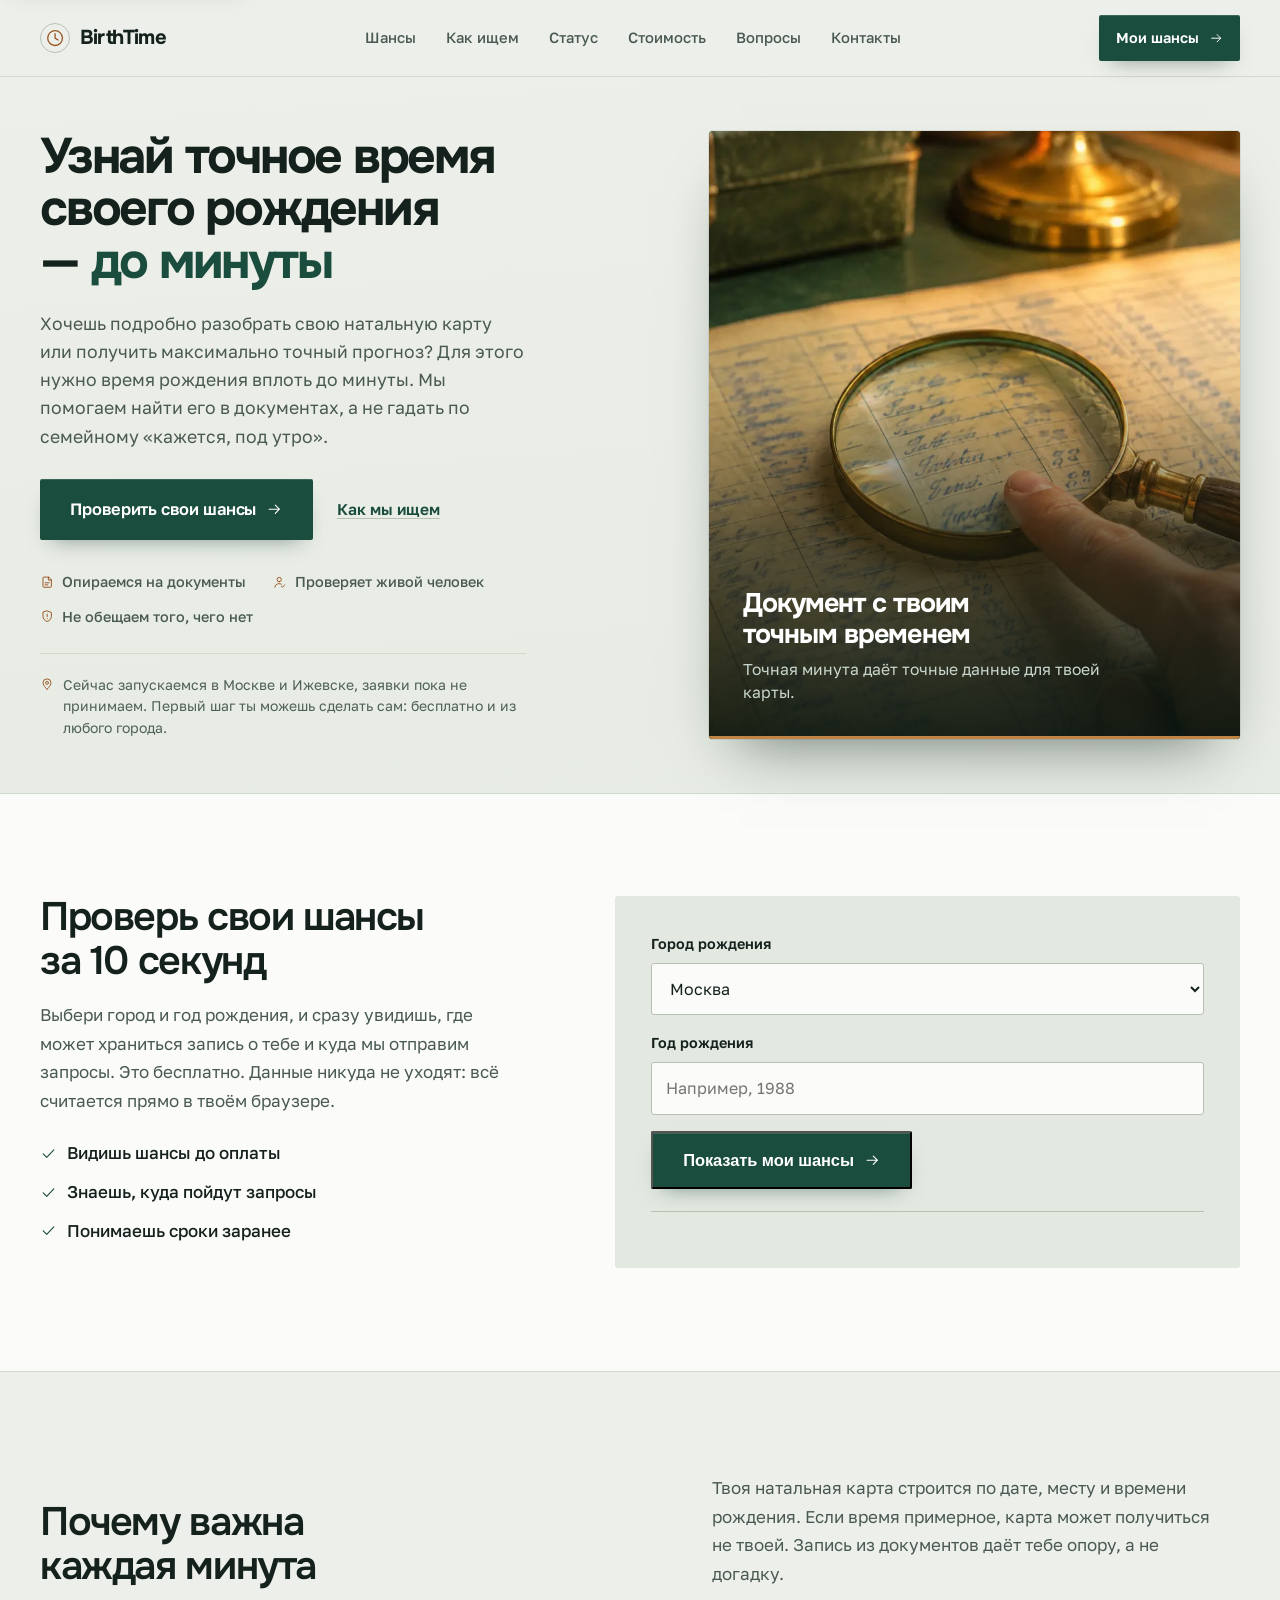
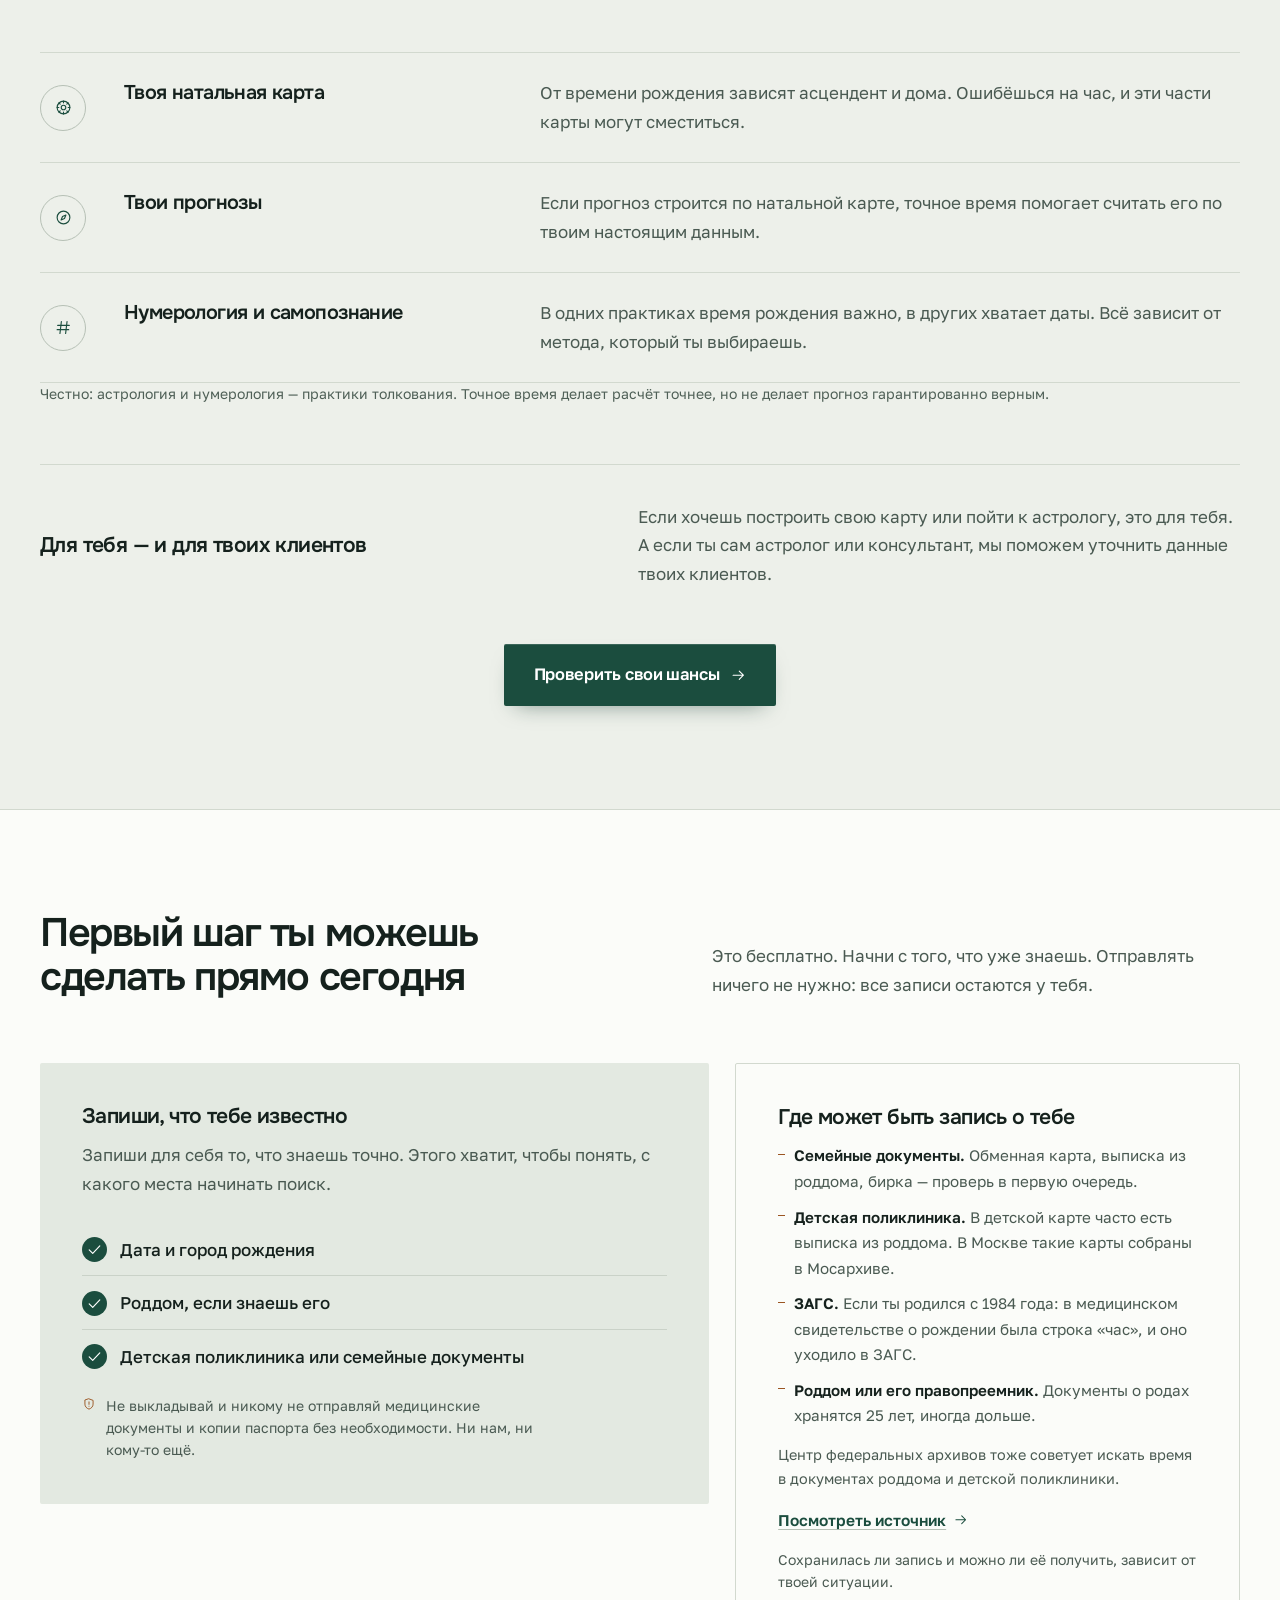
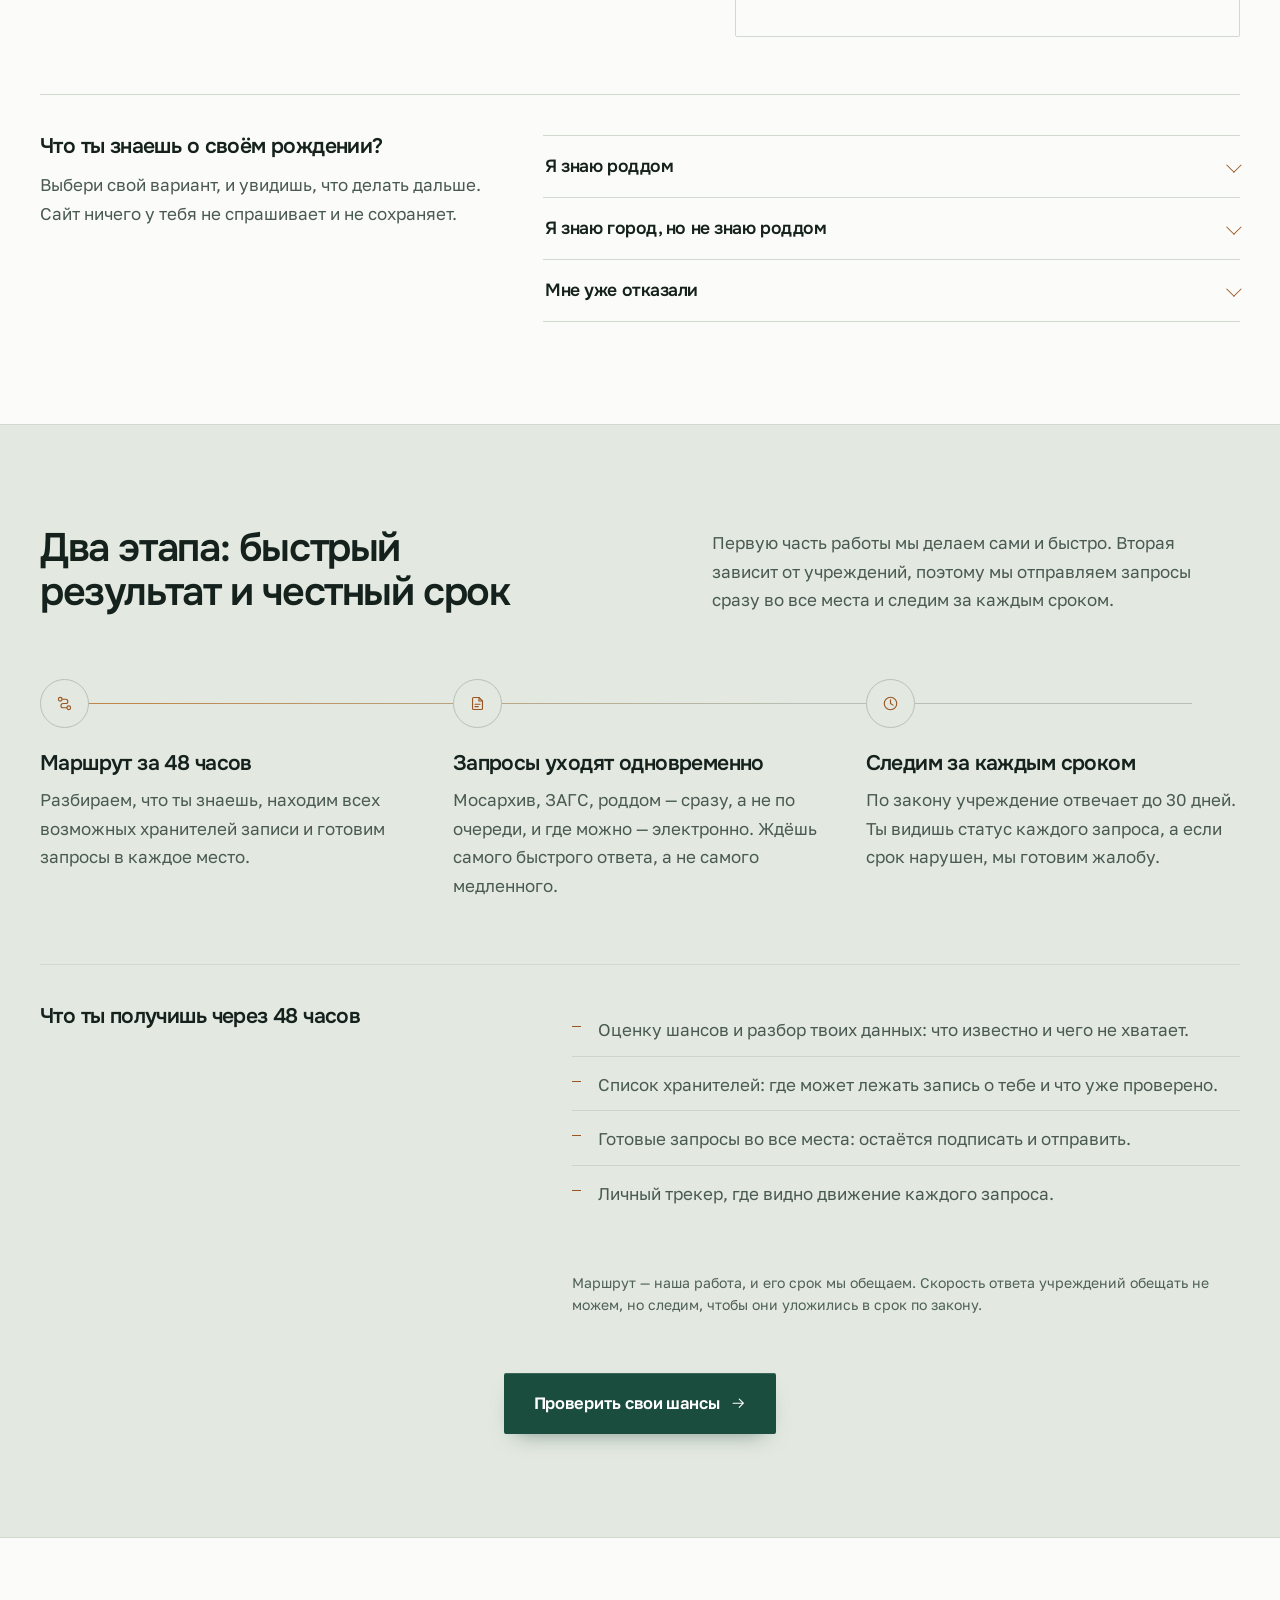
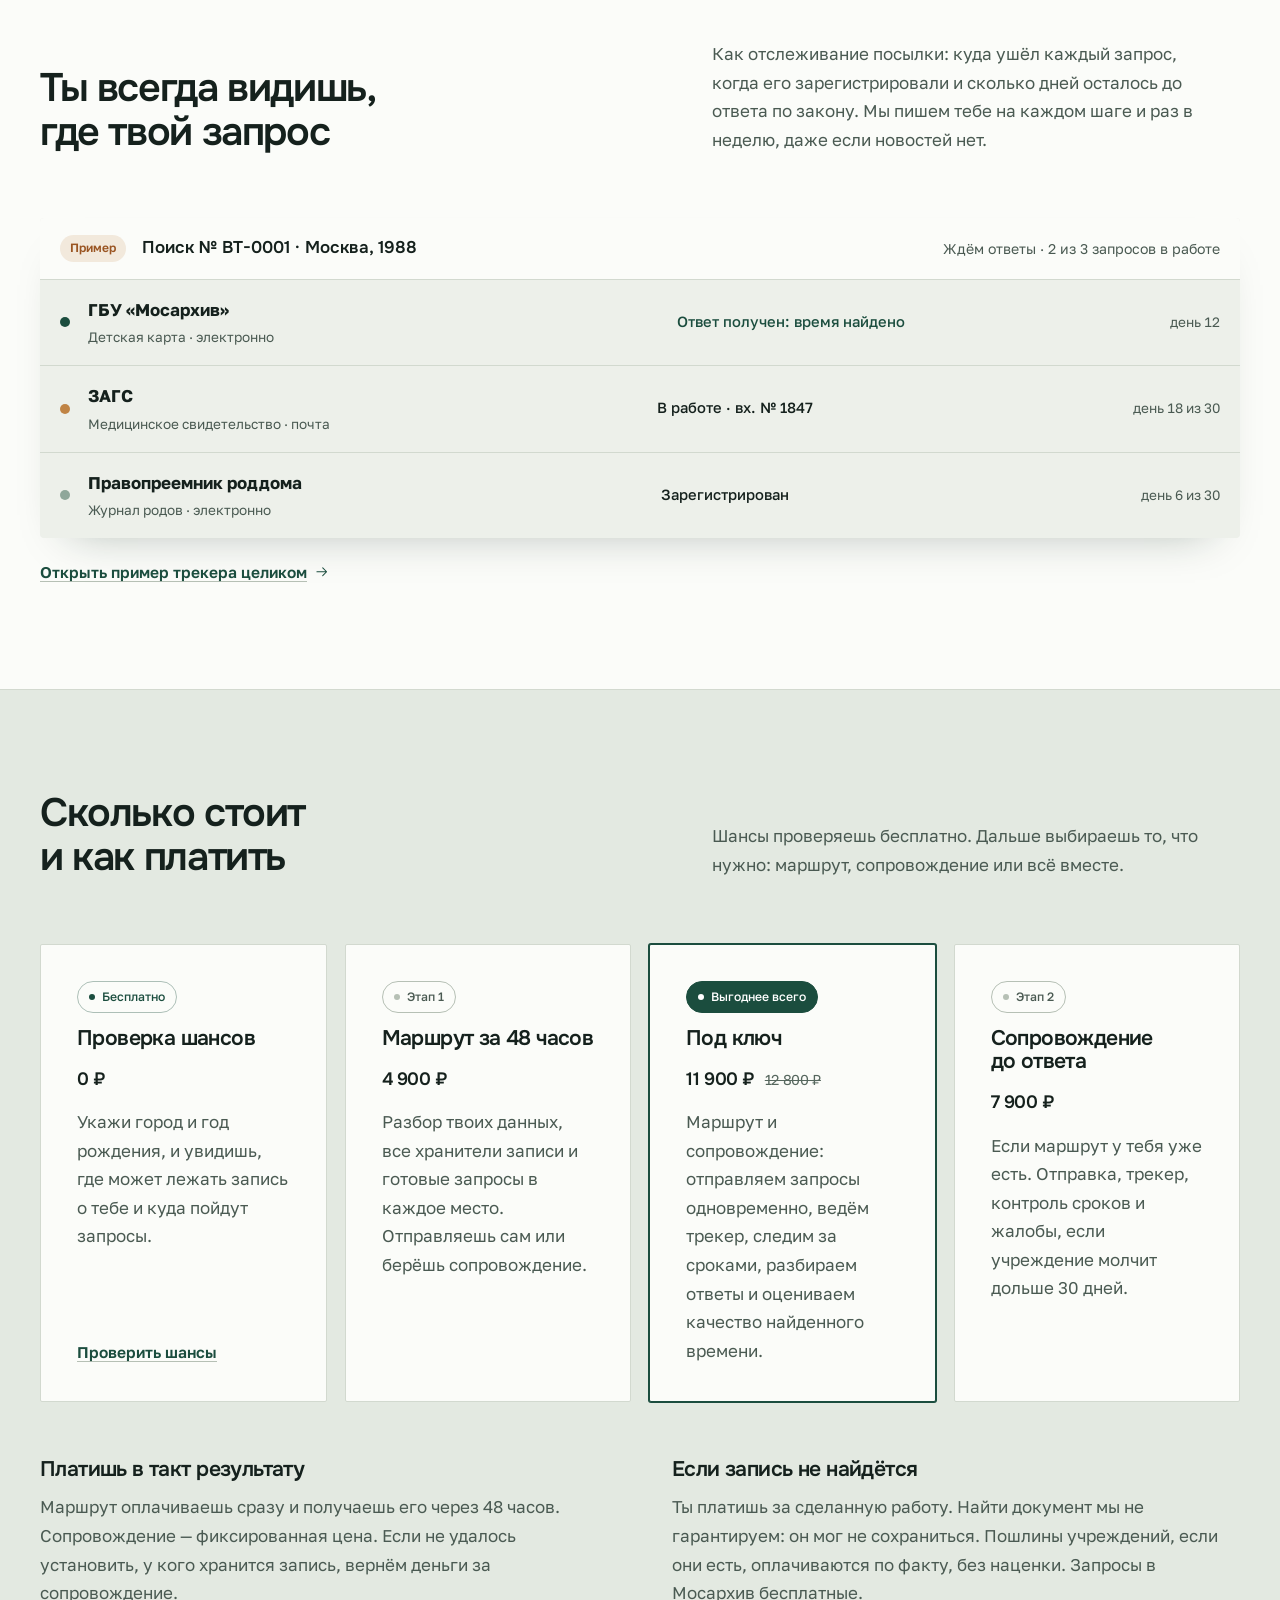
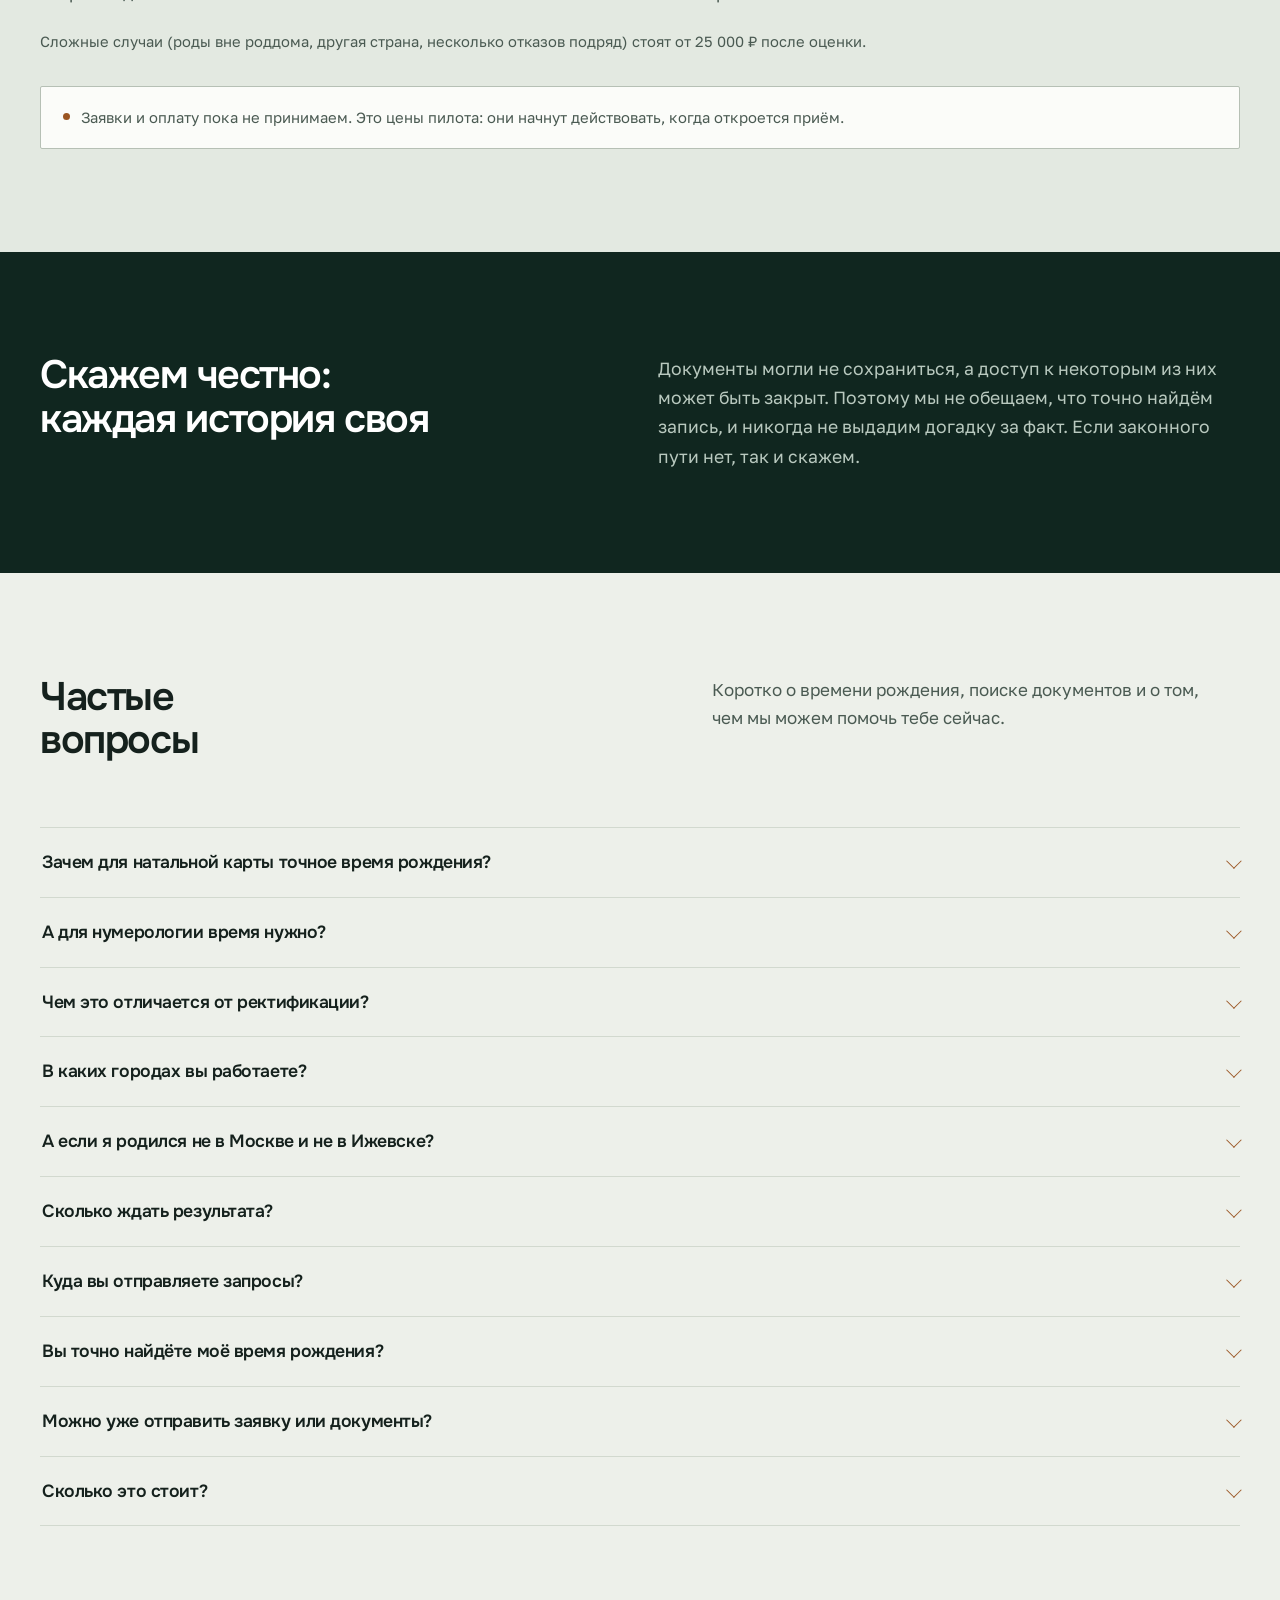
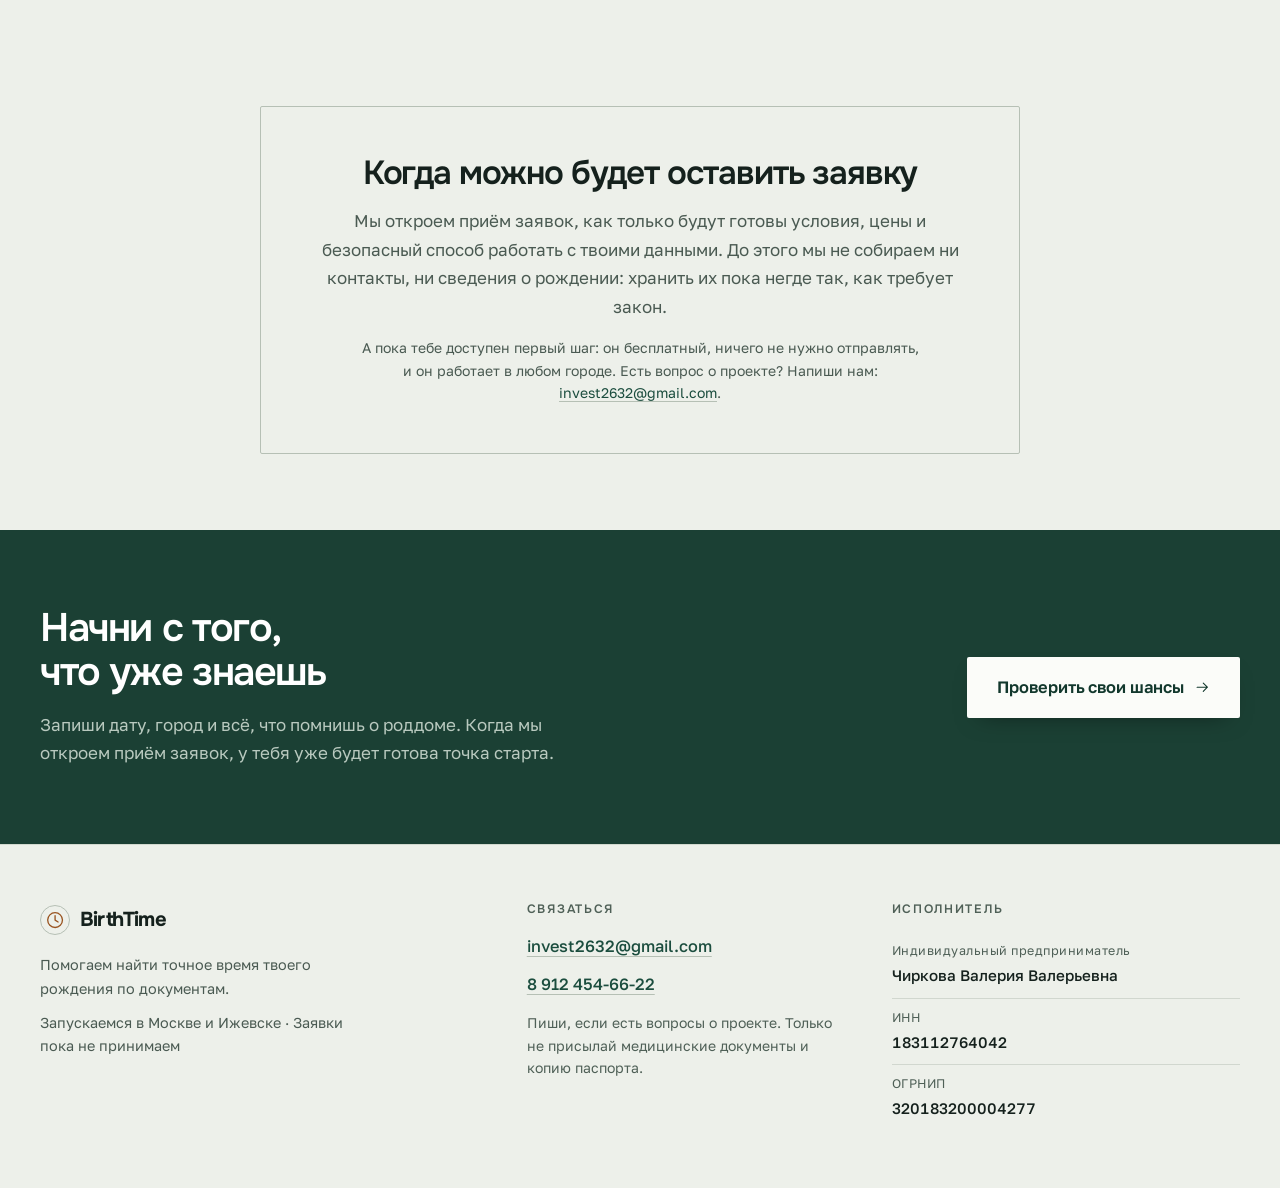
==== commit 7c773b79: "Chance check, request tracker and market pricing Бесплатная проверка шансов: город и год рождения по" ====
--- a/index.html
+++ b/index.html
@@ -13,7 +13,7 @@
 <link rel="preconnect" href="https://fonts.googleapis.com">
 <link rel="preconnect" href="https://fonts.gstatic.com" crossorigin>
 <link rel="stylesheet" href="https://fonts.googleapis.com/css2?family=Golos+Text:wght@400;500;600&amp;family=Onest:wght@500;600;700&amp;display=swap">
-<link rel="stylesheet" href="style.css?v=20261122">
+<link rel="stylesheet" href="style.css?v=20261122c">
 </head>
 <body>
 
@@ -41,18 +41,22 @@
       BirthTime
     </a>
     <nav class="nav" aria-label="Основная навигация">
-      <a href="#stakes">Зачем это</a>
-      <a href="#start">С чего начать</a>
+      <a href="#check">Шансы</a>
       <a href="#how">Как ищем</a>
-      <a href="#pricing">Стоимость</a><a href="#questions">Вопросы</a><a href="#contacts">Контакты</a>
+      <a href="#status">Статус</a>
+      <a href="#pricing">Стоимость</a>
+      <a href="#questions">Вопросы</a>
+      <a href="#contacts">Контакты</a>
     </nav>
     <nav class="nav-mobile" aria-label="Разделы страницы">
-      <a href="#stakes">Зачем это</a>
-      <a href="#start">С чего начать</a>
+      <a href="#check">Шансы</a>
       <a href="#how">Как ищем</a>
-      <a href="#pricing">Стоимость</a><a href="#questions">Вопросы</a><a href="#contacts">Контакты</a>
+      <a href="#status">Статус</a>
+      <a href="#pricing">Стоимость</a>
+      <a href="#questions">Вопросы</a>
+      <a href="#contacts">Контакты</a>
     </nav>
-    <a class="button button-sm" href="#start">Начать<svg class="icon" aria-hidden="true" width="16" height="16"><use href="#i-arrow"/></svg></a>
+    <a class="button button-sm" href="#check">Мои шансы<svg class="icon" aria-hidden="true" width="16" height="16"><use href="#i-arrow"/></svg></a>
   </div>
 </header>
 
@@ -64,7 +68,7 @@
       <h1 class="r-1">Узнай точное время своего рождения — <em>до минуты</em></h1>
       <p class="hero-lead r-2">Хочешь подробно разобрать свою натальную карту или получить максимально точный прогноз? Для этого нужно время рождения вплоть до минуты. Мы помогаем найти его в документах, а не гадать по семейному «кажется, под утро».</p>
       <div class="hero-actions r-3">
-        <a class="button button-lg" href="#start">Узнать своё время рождения<svg class="icon" aria-hidden="true" width="18" height="18"><use href="#i-arrow"/></svg></a>
+        <a class="button button-lg" href="#check">Проверить свои шансы<svg class="icon" aria-hidden="true" width="18" height="18"><use href="#i-arrow"/></svg></a>
         <a class="link-strong" href="#how">Как мы ищем</a>
       </div>
       <ul class="hero-marks r-4">
@@ -102,6 +106,38 @@
   </div>
 </section>
 
+<section class="section check" id="check">
+  <div class="wrap check-grid">
+    <div class="check-copy">
+      <h2>Проверь свои шансы<br>за 10 секунд</h2>
+      <p>Выбери город и год рождения, и сразу увидишь, где может храниться запись о тебе и куда мы отправим запросы. Это бесплатно. Данные никуда не уходят: всё считается прямо в твоём браузере.</p>
+      <ul class="check-points">
+        <li><svg class="icon" aria-hidden="true" width="17" height="17"><use href="#i-check"/></svg>Видишь шансы до оплаты</li>
+        <li><svg class="icon" aria-hidden="true" width="17" height="17"><use href="#i-check"/></svg>Знаешь, куда пойдут запросы</li>
+        <li><svg class="icon" aria-hidden="true" width="17" height="17"><use href="#i-check"/></svg>Понимаешь сроки заранее</li>
+      </ul>
+    </div>
+    <form class="check-form" id="check-form" novalidate>
+      <div class="field">
+        <label for="check-city">Город рождения</label>
+        <select id="check-city" name="city">
+          <option value="Москва">Москва</option>
+          <option value="Ижевск">Ижевск</option>
+          <option value="Другой">Другой город</option>
+        </select>
+      </div>
+      <div class="field">
+        <label for="check-year">Год рождения</label>
+        <input id="check-year" name="year" type="number" inputmode="numeric" min="1930" max="2026" placeholder="Например, 1988" autocomplete="off">
+        <p class="field-error" id="check-error" hidden>Укажи год от 1930 до 2026.</p>
+      </div>
+      <button class="button button-lg" type="submit">Показать мои шансы<svg class="icon" aria-hidden="true" width="18" height="18"><use href="#i-arrow"/></svg></button>
+      <noscript><p class="note">Чтобы посчитать шансы, включи JavaScript. А пока посмотри <a href="#start">первые шаги</a>.</p></noscript>
+      <div class="check-result" id="check-result" aria-live="polite" hidden></div>
+    </form>
+  </div>
+</section>
+
 <section class="section wrap stakes" id="stakes">
   <div class="section-head">
     <h2>Почему важна<br>каждая минута</h2>
@@ -133,7 +169,7 @@
     <p>Если хочешь построить свою карту или пойти к астрологу, это для тебя. А если ты сам астролог или консультант, мы поможем уточнить данные твоих клиентов.</p>
   </div>
 
-  <div class="section-cta"><a class="button button-lg" href="#start">Узнать своё время рождения<svg class="icon" aria-hidden="true" width="18" height="18"><use href="#i-arrow"/></svg></a></div>
+  <div class="section-cta"><a class="button button-lg" href="#check">Проверить свои шансы<svg class="icon" aria-hidden="true" width="18" height="18"><use href="#i-arrow"/></svg></a></div>
 </section>
 
 <section class="section start" id="start">
@@ -157,7 +193,13 @@
 
       <aside class="start-aside">
         <h3>Где может быть запись о тебе</h3>
-        <p>Центр федеральных архивов советует искать время рождения в документах роддома или детской поликлиники.</p>
+        <ul class="source-list">
+          <li><b>Семейные документы.</b> Обменная карта, выписка из роддома, бирка — проверь в первую очередь.</li>
+          <li><b>Детская поликлиника.</b> В детской карте часто есть выписка из роддома. В Москве такие карты собраны в Мосархиве.</li>
+          <li><b>ЗАГС.</b> Если ты родился с 1984 года: в медицинском свидетельстве о рождении была строка «час», и оно уходило в ЗАГС.</li>
+          <li><b>Роддом или его правопреемник.</b> Документы о родах хранятся 25 лет, иногда дольше.</li>
+        </ul>
+        <p>Центр федеральных архивов тоже советует искать время в документах роддома и детской поликлиники.</p>
         <a class="link-strong" href="https://sic.rgantd.ru/kuda-obrashatsya/poisk-vremeni-rozhdeniya/" target="_blank" rel="noopener noreferrer">Посмотреть источник<svg class="icon" aria-hidden="true" width="16" height="16"><use href="#i-arrow"/></svg><span class="sr-only">(откроется в новой вкладке)</span></a>
         <p class="note">Сохранилась ли запись и можно ли её получить, зависит от твоей ситуации.</p>
       </aside>
@@ -210,40 +252,78 @@
 <section class="section how" id="how">
   <div class="wrap">
     <div class="section-head">
-      <h2>Как мы ищем<br>твоё время рождения</h2>
-      <p>Мы ведём тебя от вопроса до запроса, который действительно стоит отправить. Три понятных шага.</p>
+      <h2>Два этапа: быстрый<br>результат и честный срок</h2>
+      <p>Первую часть работы мы делаем сами и быстро. Вторая зависит от учреждений, поэтому мы отправляем запросы сразу во все места и следим за каждым сроком.</p>
     </div>
 
     <ol class="steps">
       <span class="steps-path" aria-hidden="true"></span>
       <li class="step">
-        <span class="step-node"><svg class="icon" aria-hidden="true" width="20" height="20"><use href="#i-search"/></svg></span>
-        <h3>Разбираем, что ты знаешь</h3>
-        <p>Что известно о месте рождения и какие документы помогут сузить поиск.</p>
+        <span class="step-node"><svg class="icon" aria-hidden="true" width="20" height="20"><use href="#i-route"/></svg></span>
+        <h3>Маршрут за 48 часов</h3>
+        <p>Разбираем, что ты знаешь, находим всех возможных хранителей записи и готовим запросы в каждое место.</p>
       </li>
       <li class="step">
         <span class="step-node"><svg class="icon" aria-hidden="true" width="20" height="20"><use href="#i-source"/></svg></span>
-        <h3>Ищем, где лежит запись</h3>
-        <p>Изучаем историю роддома и кто хранит его документы сейчас. Факты отделяем от догадок.</p>
+        <h3>Запросы уходят одновременно</h3>
+        <p>Мосархив, ЗАГС, роддом — сразу, а не по очереди, и где можно — электронно. Ждёшь самого быстрого ответа, а не самого медленного.</p>
       </li>
       <li class="step">
-        <span class="step-node"><svg class="icon" aria-hidden="true" width="20" height="20"><use href="#i-route"/></svg></span>
-        <h3>Говорим, что делать дальше</h3>
-        <p>Готовим маршрут: куда обращаться и как, с учётом всех ограничений.</p>
+        <span class="step-node"><svg class="icon" aria-hidden="true" width="20" height="20"><use href="#i-clock"/></svg></span>
+        <h3>Следим за каждым сроком</h3>
+        <p>По закону учреждение отвечает до 30 дней. Ты видишь статус каждого запроса, а если срок нарушен, мы готовим жалобу.</p>
       </li>
     </ol>
 
     <div class="deliverable">
-      <h3>Что ты получишь</h3>
+      <h3>Что ты получишь через 48 часов</h3>
       <ul class="deliverable-list">
-        <li>Разбор твоих данных: что известно, чего не хватает и что это меняет.</li>
-        <li>Маршрут поиска: какие места проверяем и в каком порядке.</li>
-        <li>Готовый черновик обращения под твою ситуацию.</li>
-        <li>Понятный следующий шаг, даже если ответ будет отрицательным.</li>
+        <li>Оценку шансов и разбор твоих данных: что известно и чего не хватает.</li>
+        <li>Список хранителей: где может лежать запись о тебе и что уже проверено.</li>
+        <li>Готовые запросы во все места: остаётся подписать и отправить.</li>
+        <li>Личный трекер, где видно движение каждого запроса.</li>
       </ul>
-      <p class="note">Сервис готовится к запуску. Сроки и цену мы назовём заранее, до того как ты что-то оплатишь.</p>
-    </div>
-    <div class="section-cta"><a class="button button-lg" href="#start">Узнать своё время рождения<svg class="icon" aria-hidden="true" width="18" height="18"><use href="#i-arrow"/></svg></a></div>
+      <p class="note">Маршрут — наша работа, и его срок мы обещаем. Скорость ответа учреждений обещать не можем, но следим, чтобы они уложились в срок по закону.</p>
+    </div>
+    <div class="section-cta"><a class="button button-lg" href="#check">Проверить свои шансы<svg class="icon" aria-hidden="true" width="18" height="18"><use href="#i-arrow"/></svg></a></div>
+  </div>
+</section>
+
+<section class="section tracker-sec" id="status">
+  <div class="wrap">
+    <div class="section-head">
+      <h2>Ты всегда видишь,<br>где твой запрос</h2>
+      <p>Как отслеживание посылки: куда ушёл каждый запрос, когда его зарегистрировали и сколько дней осталось до ответа по закону. Мы пишем тебе на каждом шаге и раз в неделю, даже если новостей нет.</p>
+    </div>
+
+    <div class="tracker-preview" aria-label="Пример трекера запросов">
+      <div class="tp-head">
+        <span class="tp-tag">Пример</span>
+        <span class="tp-case">Поиск № BT-0001 · Москва, 1988</span>
+        <span class="tp-stage">Ждём ответы · 2 из 3 запросов в работе</span>
+      </div>
+      <ul class="tp-list">
+        <li class="tp-row is-done">
+          <span class="tp-dot" aria-hidden="true"></span>
+          <span class="tp-holder"><b>ГБУ «Мосархив»</b><span>Детская карта · электронно</span></span>
+          <span class="tp-status">Ответ получен: время найдено</span>
+          <span class="tp-days">день 12</span>
+        </li>
+        <li class="tp-row is-work">
+          <span class="tp-dot" aria-hidden="true"></span>
+          <span class="tp-holder"><b>ЗАГС</b><span>Медицинское свидетельство · почта</span></span>
+          <span class="tp-status">В работе · вх. № 1847</span>
+          <span class="tp-days">день 18 из 30</span>
+        </li>
+        <li class="tp-row is-sent">
+          <span class="tp-dot" aria-hidden="true"></span>
+          <span class="tp-holder"><b>Правопреемник роддома</b><span>Журнал родов · электронно</span></span>
+          <span class="tp-status">Зарегистрирован</span>
+          <span class="tp-days">день 6 из 30</span>
+        </li>
+      </ul>
+    </div>
+    <p class="tracker-more"><a class="link-strong" href="status.html?case=demo">Открыть пример трекера целиком<svg class="icon" aria-hidden="true" width="16" height="16"><use href="#i-arrow"/></svg></a></p>
   </div>
 </section>
 
@@ -251,15 +331,17 @@
   <div class="wrap">
     <div class="section-head">
       <h2>Сколько стоит<br>и как платить</h2>
-      <p>Начать ты можешь сам и бесплатно. Если понадобится помощь, мы предложим несколько вариантов с понятной ценой до оплаты.</p>
-    </div>
-    <div class="pricing-grid">
-      <article class="pricing-card"><p class="pricing-label">Уже доступно</p><h3>Первые шаги</h3><p class="pricing-price">Бесплатно</p><p>Запиши, что знаешь, и посмотри подсказки для своей ситуации. Ничего отправлять не нужно.</p><a class="link-strong" href="#start">Сделать первый шаг</a></article>
-      <article class="pricing-card"><p class="pricing-label">Скоро</p><h3>Твой маршрут поиска</h3><p class="pricing-price">Цена уточняется</p><p>Разберём твои данные, найдём возможные источники и составим маршрут. Обращения ты отправишь сам.</p></article>
-      <article class="pricing-card"><p class="pricing-label">Скоро</p><h3>Поиск вместе с нами</h3><p class="pricing-price">Цена уточняется</p><p>Поможем с поиском, подготовим обращения и разберём ответы в рамках того, о чём договоримся заранее.</p></article>
-    </div>
-    <div class="payment-explainer"><div><h3>Как ты будешь платить</h3><p>Сначала мы оцениваем твою ситуацию и называем цену и что входит в работу. Платишь, только когда согласен. Если понадобится ещё этап, его цену обсудим отдельно.</p></div><div><h3>Если запись не найдётся</h3><p>Ты платишь за работу, о которой мы договорились. Найти документ мы не гарантируем. Условия отмены и возврата опубликуем до запуска оплаты.</p></div></div>
-    <p class="pricing-status">Заявки и оплату пока не принимаем. Цены, сроки и условия ещё уточняются.</p>
+      <p>Шансы проверяешь бесплатно. Дальше выбираешь то, что нужно: маршрут, сопровождение или всё вместе.</p>
+    </div>
+    <div class="pricing-grid pricing-grid-4">
+      <article class="pricing-card"><p class="pricing-label">Бесплатно</p><h3>Проверка шансов</h3><p class="pricing-price">0 ₽</p><p>Укажи город и год рождения, и увидишь, где может лежать запись о тебе и куда пойдут запросы.</p><a class="link-strong" href="#check">Проверить шансы</a></article>
+      <article class="pricing-card"><p class="pricing-label">Этап 1</p><h3>Маршрут за 48 часов</h3><p class="pricing-price">4 900 ₽</p><p>Разбор твоих данных, все хранители записи и готовые запросы в каждое место. Отправляешь сам или берёшь сопровождение.</p></article>
+      <article class="pricing-card is-featured"><p class="pricing-label">Выгоднее всего</p><h3>Под ключ</h3><p class="pricing-price">11 900 ₽ <s>12 800 ₽</s></p><p>Маршрут и сопровождение: отправляем запросы одновременно, ведём трекер, следим за сроками, разбираем ответы и оцениваем качество найденного времени.</p></article>
+      <article class="pricing-card"><p class="pricing-label">Этап 2</p><h3>Сопровождение до ответа</h3><p class="pricing-price">7 900 ₽</p><p>Если маршрут у тебя уже есть. Отправка, трекер, контроль сроков и жалобы, если учреждение молчит дольше 30 дней.</p></article>
+    </div>
+    <div class="payment-explainer"><div><h3>Платишь в такт результату</h3><p>Маршрут оплачиваешь сразу и получаешь его через 48 часов. Сопровождение — фиксированная цена. Если не удалось установить, у кого хранится запись, вернём деньги за сопровождение.</p></div><div><h3>Если запись не найдётся</h3><p>Ты платишь за сделанную работу. Найти документ мы не гарантируем: он мог не сохраниться. Пошлины учреждений, если они есть, оплачиваются по факту, без наценки. Запросы в Мосархив бесплатные.</p></div></div>
+    <p class="pricing-note">Сложные случаи (роды вне роддома, другая страна, несколько отказов подряд) стоят от 25 000 ₽ после оценки.</p>
+    <p class="pricing-status">Заявки и оплату пока не принимаем. Это цены пилота: они начнут действовать, когда откроется приём.</p>
   </div>
 </section>
 
@@ -297,6 +379,14 @@
       <div class="faq-body"><p>Первый шаг работает в любом городе: записать дату, место и всё, что знаешь о роддоме, полезно в любом случае — эти сведения понадобятся при любом поиске. Сопровождение мы пока начинаем в двух городах, потому что там уже проверили источники.</p></div>
     </details>
     <details>
+      <summary>Сколько ждать результата?</summary>
+      <div class="faq-body"><p>Маршрут ты получишь через 48 часов: это наша часть работы. Ответы учреждений по закону приходят в течение 30 дней. Мы отправляем запросы сразу во все места, поэтому первый ответ обычно приходит раньше. Статус каждого запроса видно в твоём трекере.</p></div>
+    </details>
+    <details>
+      <summary>Куда вы отправляете запросы?</summary>
+      <div class="faq-body"><p>Во все места, где может храниться запись о тебе: в детскую поликлинику или её архив (в Москве — Мосархив), в ЗАГС, в роддом или к его правопреемнику. Какие из них подходят именно тебе, зависит от города и года рождения. Это видно в проверке шансов.</p></div>
+    </details>
+    <details>
       <summary>Вы точно найдёте моё время рождения?</summary>
       <div class="faq-body"><p>Гарантировать не можем. Всё зависит от того, сохранились ли документы, получится ли найти, кто их хранит, и есть ли законный способ их получить.</p></div>
     </details>
@@ -306,7 +396,7 @@
     </details>
     <details>
       <summary>Сколько это стоит?</summary>
-      <div class="faq-body"><p>Первые шаги на сайте бесплатны. Цену маршрута поиска и сопровождения мы ещё уточняем и назовём заранее, до оплаты.</p></div>
+      <div class="faq-body"><p>Проверка шансов бесплатна. Маршрут за 48 часов стоит 4 900 ₽, сопровождение до ответа 7 900 ₽, всё вместе 11 900 ₽. Сложные случаи от 25 000 ₽ после оценки. Пошлины учреждений, если есть, оплачиваются по факту.</p></div>
     </details>
   </div>
 </section>
@@ -325,7 +415,7 @@
       <h2>Начни с того,<br>что уже знаешь</h2>
       <p>Запиши дату, город и всё, что помнишь о роддоме. Когда мы откроем приём заявок, у тебя уже будет готова точка старта.</p>
     </div>
-    <a class="button button-lg button-light" href="#start">Узнать своё время рождения<svg class="icon" aria-hidden="true" width="18" height="18"><use href="#i-arrow"/></svg></a>
+    <a class="button button-lg button-light" href="#check">Проверить свои шансы<svg class="icon" aria-hidden="true" width="18" height="18"><use href="#i-arrow"/></svg></a>
   </div>
 </section>
 
@@ -371,8 +461,11 @@
 {"@type":"Question","name":"А если я родился не в Москве и не в Ижевске?","acceptedAnswer":{"@type":"Answer","text":"Первый шаг работает в любом городе: записать дату, место и всё, что известно о роддоме, полезно при любом поиске. Сопровождение пока начинаем в двух городах, где уже проверены источники."}},
 {"@type":"Question","name":"Вы точно найдёте моё время рождения?","acceptedAnswer":{"@type":"Answer","text":"Гарантировать нельзя. Всё зависит от сохранности документов, возможности найти их хранителя и законного способа их получить."}},
 {"@type":"Question","name":"Можно уже отправить заявку или документы?","acceptedAnswer":{"@type":"Answer","text":"Пока нет: приём заявок ещё не открыт. Не отправляй медицинские документы или копию паспорта."}},
-{"@type":"Question","name":"Сколько это стоит?","acceptedAnswer":{"@type":"Answer","text":"Первые шаги на сайте бесплатны. Цену маршрута поиска и сопровождения назовём заранее, до оплаты."}}]}
+{"@type":"Question","name":"Сколько ждать результата?","acceptedAnswer":{"@type":"Answer","text":"Маршрут — через 48 часов. Ответы учреждений по закону приходят в течение 30 дней; запросы отправляются одновременно во все места, статус каждого виден в трекере."}},
+{"@type":"Question","name":"Куда вы отправляете запросы?","acceptedAnswer":{"@type":"Answer","text":"В детскую поликлинику или её архив (в Москве — Мосархив), в ЗАГС, в роддом или к его правопреемнику — в зависимости от города и года рождения."}},
+{"@type":"Question","name":"Сколько это стоит?","acceptedAnswer":{"@type":"Answer","text":"Проверка шансов — бесплатно. Маршрут за 48 часов — 4 900 ₽, сопровождение до ответа — 7 900 ₽, всё вместе — 11 900 ₽. Сложные случаи — от 25 000 ₽."}}]}
 </script>
 
+<script src="app.js?v=20261122" defer></script>
 </body>
 </html>
--- a/style.css
+++ b/style.css
@@ -436,8 +436,7 @@
 .pricing-card{min-width:0;background:var(--card);border:1px solid var(--line);border-radius:2px;padding:clamp(24px,3vw,36px);display:flex;flex-direction:column;gap:14px}
 .pricing-card p:not(.pricing-label):not(.pricing-price){color:var(--ink-2)}
 .pricing-card .link-strong{margin-top:auto;align-self:flex-start}
-.pricing-label{align-self:flex-start;display:inline-flex;align-items:center;gap:7px;padding:5px 11px;border:1px solid var(--line-2);border-radius:99px;font-size:.76rem;font-weight:500;letter-spacing:0;color:var(--ink-2);text-transform:lowercase}
-.pricing-label::first-letter{text-transform:uppercase}
+.pricing-label{align-self:flex-start;display:inline-flex;align-items:center;gap:7px;padding:5px 11px;border:1px solid var(--line-2);border-radius:99px;font-size:.76rem;font-weight:500;letter-spacing:0;color:var(--ink-2)}
 .pricing-label::before{content:"";width:6px;height:6px;border-radius:50%;background:var(--line-2)}
 .pricing-card:first-child .pricing-label{color:var(--green);border-color:rgba(27,77,62,.35)}
 .pricing-card:first-child .pricing-label::before{background:var(--green)}
@@ -447,3 +446,139 @@
 .pricing-status{display:flex;align-items:flex-start;gap:11px;margin-top:32px;padding:18px 22px;border:1px solid var(--line-2);border-radius:2px;background:var(--card);font-size:.925rem;color:var(--ink-2)}
 .pricing-status::before{content:"";flex:none;width:7px;height:7px;margin-top:8px;border-radius:50%;background:var(--brass)}
 @media(max-width:760px){.pricing-grid,.payment-explainer{grid-template-columns:1fr}}
+
+/* ─ Проверка шансов ─────────────────────────────────────── */
+.check{background:var(--card);border-bottom:1px solid var(--line)}
+.check-grid{display:grid;grid-template-columns:minmax(0,.9fr) minmax(0,1.1fr);gap:clamp(28px,5vw,72px);align-items:start}
+.check-copy p{margin-top:18px;color:var(--ink-2);max-width:44ch}
+.check-points{list-style:none;margin:24px 0 0;padding:0;display:grid;gap:10px}
+.check-points li{display:flex;align-items:center;gap:10px;font-weight:500}
+.check-points .icon{color:var(--green)}
+.check-form{display:grid;gap:16px;padding:clamp(24px,3vw,36px);background:var(--paper-2);border-radius:3px}
+.field{display:grid;gap:7px}
+.field label{font-size:.9rem;font-weight:600;color:var(--ink)}
+.field select,.field input{
+  width:100%;min-height:52px;padding:12px 14px;border:1px solid var(--line-2);border-radius:3px;
+  background:var(--card);color:var(--ink);font:inherit;font-size:1rem;
+  transition:border-color .18s ease,box-shadow .18s ease;
+}
+.field select:focus,.field input:focus{outline:none;border-color:var(--green);box-shadow:0 0 0 3px rgba(27,77,62,.15)}
+.field input[aria-invalid="true"]{border-color:#a3402c}
+.field-error{font-size:.85rem;color:#8f3522}
+.check-form .button{justify-self:start}
+.check-result{display:grid;gap:14px;margin-top:6px;padding-top:20px;border-top:1px solid var(--line-2)}
+.cr-head{display:flex;align-items:center;flex-wrap:wrap;gap:10px 14px}
+.cr-level{padding:6px 13px;border-radius:99px;font-family:Onest,system-ui,sans-serif;font-weight:600;font-size:.95rem}
+.cr-high{background:rgba(27,77,62,.12);color:var(--green)}
+.cr-mid{background:rgba(192,132,69,.16);color:var(--brass)}
+.cr-low{background:rgba(110,120,114,.15);color:var(--ink-2)}
+.cr-meta{font-size:.9rem;color:var(--ink-2)}
+.cr-reasons{margin:0;padding-left:1.15em;display:grid;gap:6px;color:var(--ink-2);font-size:.95rem}
+.cr-sub{font-weight:600;margin-top:4px}
+.cr-holders{list-style:none;margin:0;padding:0;display:grid;gap:8px}
+.cr-holder{display:flex;align-items:center;justify-content:space-between;gap:12px;padding:12px 14px;background:var(--card);border:1px solid var(--line);border-radius:3px}
+.cr-holder-text{display:grid;gap:2px;min-width:0}
+.cr-holder-text b{font-weight:600}
+.cr-holder-text span{font-size:.86rem;color:var(--ink-2)}
+.cr-tag{flex:none;padding:4px 10px;border-radius:99px;font-size:.76rem;font-weight:500;white-space:nowrap}
+.cr-tag-ok{background:rgba(27,77,62,.1);color:var(--green)}
+.cr-tag-check{background:rgba(192,132,69,.14);color:var(--brass)}
+.cr-note{font-size:.95rem}
+.cr-fine{font-size:.82rem;color:#4f6057}
+.check-result .button{justify-self:start}
+
+.source-list{list-style:none;margin:14px 0 0;padding:0;display:grid;gap:10px}
+.source-list li{color:var(--ink-2);font-size:.95rem;padding-left:16px;position:relative}
+.source-list li::before{content:"";position:absolute;left:0;top:.7em;width:7px;height:1px;background:var(--brass)}
+.source-list b{color:var(--ink);font-weight:600}
+.start-aside .source-list + p{margin-top:14px;font-size:.9rem}
+
+/* ─ Трекер: превью на главной ───────────────────────────── */
+.tracker-sec{background:var(--card);border-block:1px solid var(--line)}
+.tracker-preview{border-radius:4px;background:var(--paper);overflow:hidden;box-shadow:0 22px 44px -30px rgba(18,42,32,.35)}
+.tp-head{display:flex;align-items:center;flex-wrap:wrap;gap:8px 16px;padding:16px 20px;border-bottom:1px solid var(--line);background:var(--card)}
+.tp-tag{display:inline-block;padding:3px 10px;border-radius:99px;background:rgba(192,132,69,.16);color:var(--brass);font-size:.75rem;font-weight:600}
+.tp-case{font-family:Onest,system-ui,sans-serif;font-weight:600}
+.tp-stage{margin-left:auto;font-size:.88rem;color:var(--ink-2)}
+.tp-list{list-style:none;margin:0;padding:0}
+.tp-row{display:grid;grid-template-columns:14px minmax(0,1.2fr) minmax(0,1fr) auto;align-items:center;gap:14px;padding:16px 20px;border-bottom:1px solid var(--line)}
+.tp-row:last-child{border-bottom:0}
+.tp-dot{width:10px;height:10px;border-radius:50%;background:var(--line-2)}
+.tp-holder{display:grid;gap:2px}
+.tp-holder span{font-size:.85rem;color:var(--ink-2)}
+.tp-status{font-size:.92rem;font-weight:500}
+.tp-days{font-size:.85rem;color:var(--ink-2);font-variant-numeric:tabular-nums;white-space:nowrap}
+.tp-row.is-done .tp-dot{background:var(--green)}
+.tp-row.is-done .tp-status{color:var(--green)}
+.tp-row.is-work .tp-dot{background:var(--brass-l)}
+.tp-row.is-sent .tp-dot{background:#8fa79a}
+.tracker-more{margin-top:20px}
+
+/* ─ Тарифы: четыре карточки ─────────────────────────────── */
+.pricing-grid-4{grid-template-columns:repeat(4,minmax(0,1fr))}
+.pricing-card.is-featured{border-color:var(--green);box-shadow:0 0 0 1px var(--green)}
+.pricing-card.is-featured .pricing-label{color:#fff;background:var(--green);border-color:var(--green)}
+.pricing-card.is-featured .pricing-label::before{background:#fff}
+.pricing-price s{margin-left:6px;font-family:"Golos Text",system-ui,sans-serif;font-weight:400;font-size:.9rem;color:#56675e}
+.pricing-note{margin-top:22px;font-size:.92rem;color:var(--ink-2)}
+
+/* ─ Страница статуса ────────────────────────────────────── */
+.st-main{padding-block:clamp(36px,5vw,64px)}
+.st-loading{color:var(--ink-2)}
+.st-head h1{margin-top:10px;font-size:clamp(1.9rem,3.4vw,2.6rem)}
+.st-sub{margin-top:8px;color:var(--ink-2)}
+.st-stages{list-style:none;margin:30px 0 0;padding:0;display:grid;grid-template-columns:repeat(5,minmax(0,1fr));gap:8px}
+.st-stages li{position:relative;display:grid;gap:10px;padding-top:4px}
+.st-stage-dot{display:block;height:4px;border-radius:99px;background:var(--line)}
+.st-stages li.is-done .st-stage-dot{background:var(--green)}
+.st-stages li.is-now .st-stage-dot{background:linear-gradient(90deg,var(--green) 55%,var(--line) 55%)}
+.st-stage-title{font-size:.86rem;color:var(--ink-2)}
+.st-stages li.is-now .st-stage-title{color:var(--ink);font-weight:600}
+.st-summary{display:grid;grid-template-columns:repeat(4,minmax(0,1fr));gap:12px;margin-top:28px}
+.st-sum{display:grid;gap:4px;padding:16px 18px;background:var(--card);border:1px solid var(--line);border-radius:3px}
+.st-sum-label{font-size:.82rem;color:var(--ink-2)}
+.st-sum b{font-family:Onest,system-ui,sans-serif;font-weight:600;font-size:1.05rem}
+.st-reqs,.st-feed{margin-top:42px}
+.st-reqs h2,.st-feed h2{font-size:1.5rem;margin-bottom:16px}
+.st-req{display:grid;gap:14px;padding:20px 22px;margin-bottom:12px;background:var(--card);border:1px solid var(--line);border-radius:4px}
+.st-req-top{display:flex;align-items:flex-start;justify-content:space-between;gap:16px}
+.st-req-name h3{font-size:1.15rem}
+.st-req-name p{margin-top:4px;font-size:.88rem;color:var(--ink-2)}
+.st-chip{flex:none;padding:5px 12px;border-radius:99px;font-size:.8rem;font-weight:600;white-space:nowrap}
+.st-chip-done{background:rgba(27,77,62,.12);color:var(--green)}
+.st-chip-work{background:rgba(192,132,69,.16);color:var(--brass)}
+.st-chip-sent,.st-chip-idle{background:rgba(110,120,114,.14);color:var(--ink-2)}
+.st-chip-warn{background:rgba(192,132,69,.2);color:#7a4417}
+.st-chip-bad{background:rgba(163,64,44,.12);color:#8f3522}
+.st-bar{height:6px;border-radius:99px;background:var(--paper-2);overflow:hidden}
+.st-bar-fill{display:block;height:100%;border-radius:99px;background:var(--brass-l)}
+.st-done .st-bar-fill{background:var(--green)}
+.st-bad .st-bar-fill{background:#a3402c}
+.st-req-meta{display:grid;grid-template-columns:repeat(3,minmax(0,1fr));gap:10px;margin:0}
+.st-req-meta dt{font-size:.78rem;color:var(--ink-2)}
+.st-req-meta dd{margin:2px 0 0;font-size:.92rem;font-variant-numeric:tabular-nums}
+.st-req-result{padding:12px 14px;background:rgba(27,77,62,.07);border-radius:3px;color:var(--green);font-weight:500;font-size:.94rem}
+.st-events{list-style:none;margin:0;padding:0;border-left:1px solid var(--line-2)}
+.st-events li{display:grid;grid-template-columns:110px minmax(0,1fr);gap:12px;padding:10px 0 10px 18px;position:relative}
+.st-events li::before{content:"";position:absolute;left:-4px;top:17px;width:7px;height:7px;border-radius:50%;background:var(--brass-l)}
+.st-events time{font-size:.86rem;color:var(--ink-2);font-variant-numeric:tabular-nums}
+.st-fine{margin-top:32px;max-width:70ch}
+
+@media (max-width:1000px){
+  .check-grid{grid-template-columns:1fr}
+  .pricing-grid-4{grid-template-columns:repeat(2,minmax(0,1fr))}
+  .st-summary{grid-template-columns:repeat(2,minmax(0,1fr))}
+}
+@media (max-width:760px){
+  .pricing-grid-4{grid-template-columns:1fr}
+  .check-form .button,.check-result .button{justify-self:stretch}
+  .cr-holder{flex-direction:column;align-items:flex-start}
+  .tp-row{grid-template-columns:14px minmax(0,1fr);row-gap:4px}
+  .tp-status,.tp-days{grid-column:2}
+  .tp-stage{margin-left:0}
+  .st-stages{grid-template-columns:1fr;gap:10px}
+  .st-stages li{grid-template-columns:40px minmax(0,1fr);align-items:center}
+  .st-req-top{flex-direction:column}
+  .st-req-meta{grid-template-columns:1fr}
+  .st-events li{grid-template-columns:1fr;gap:2px}
+}
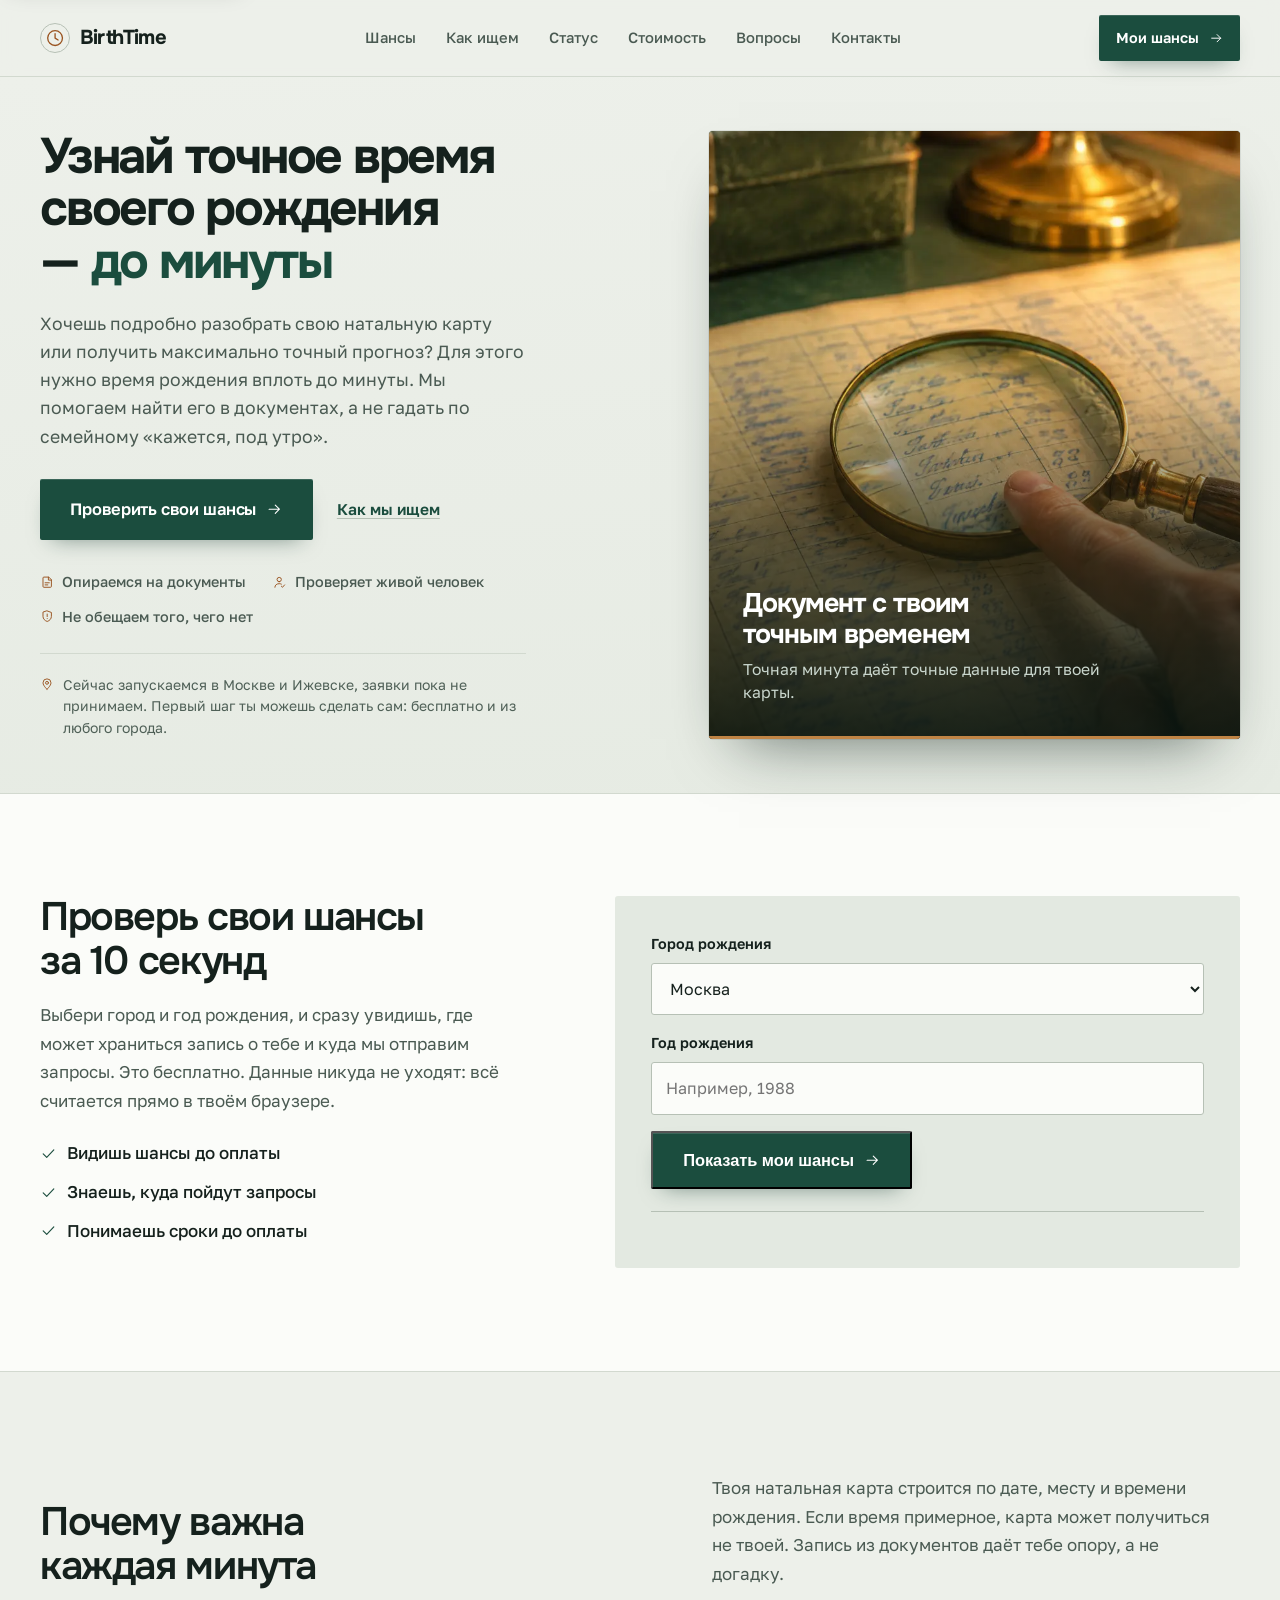
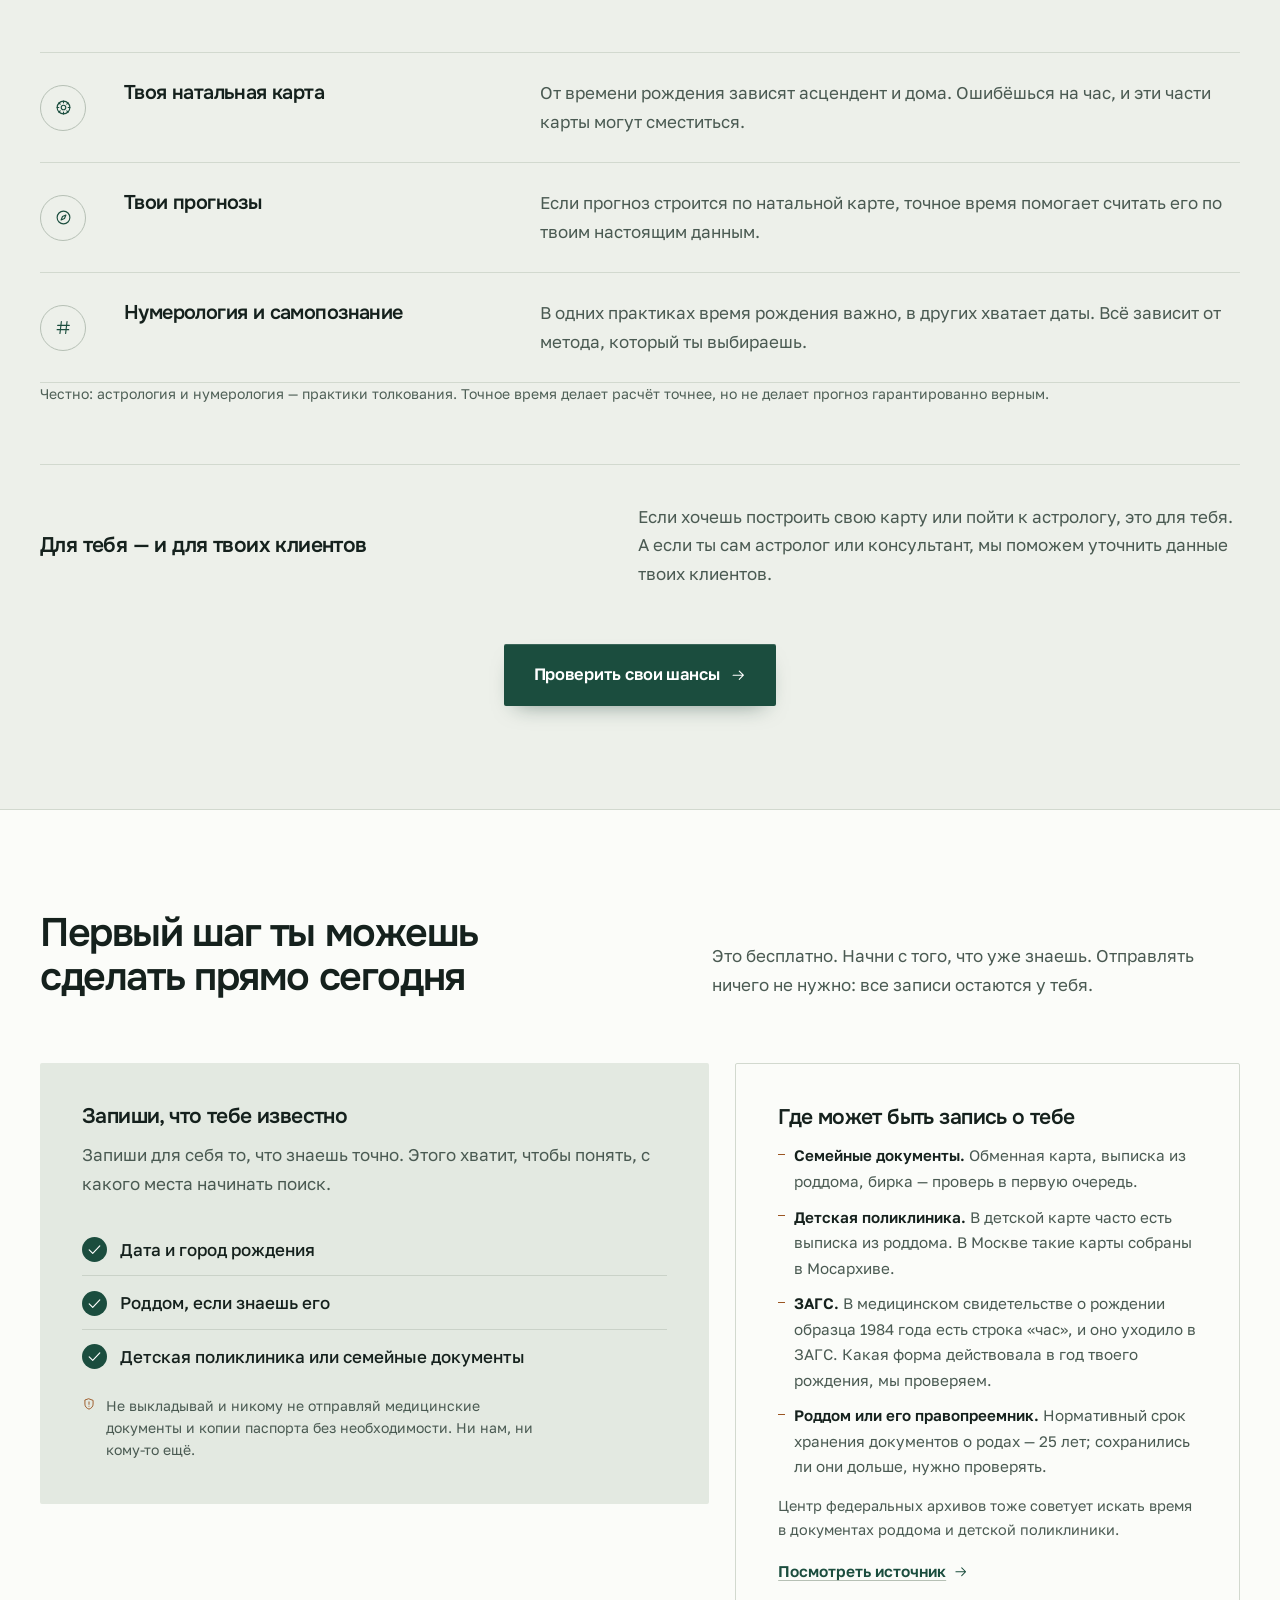
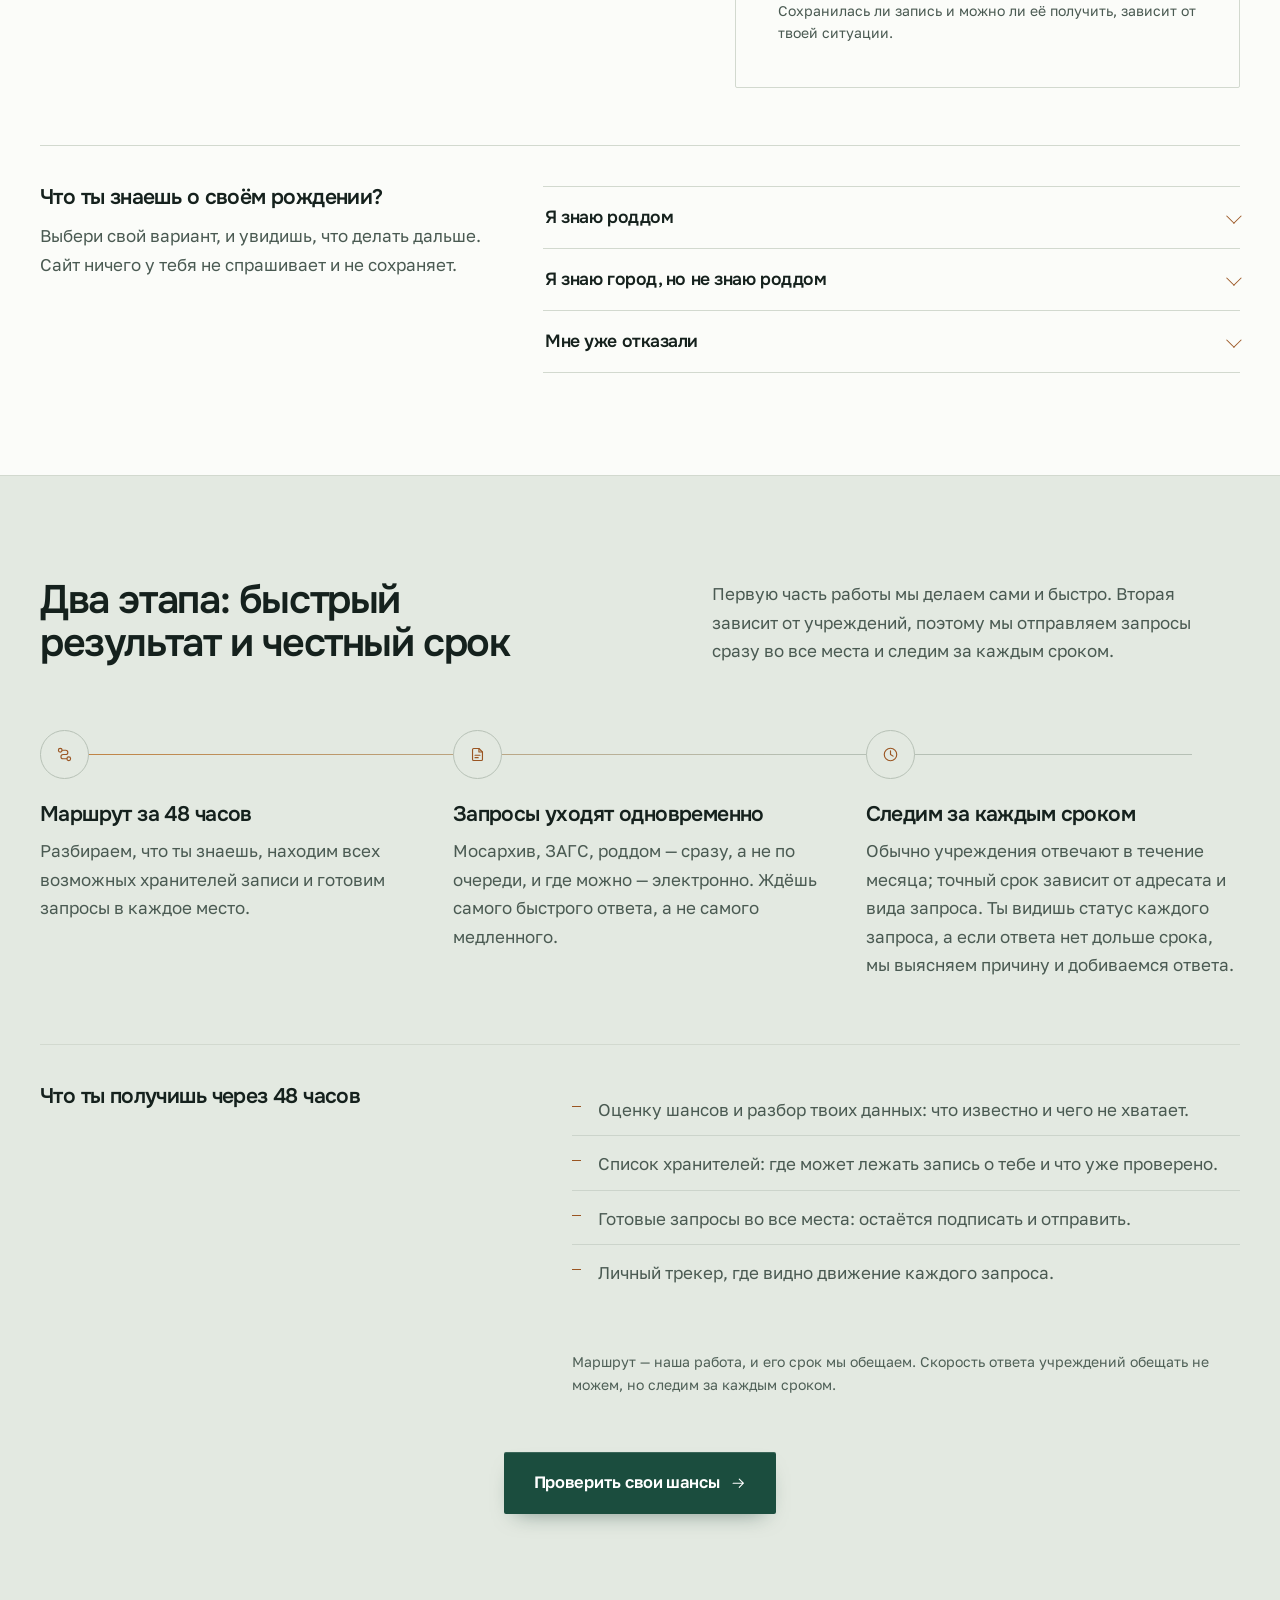
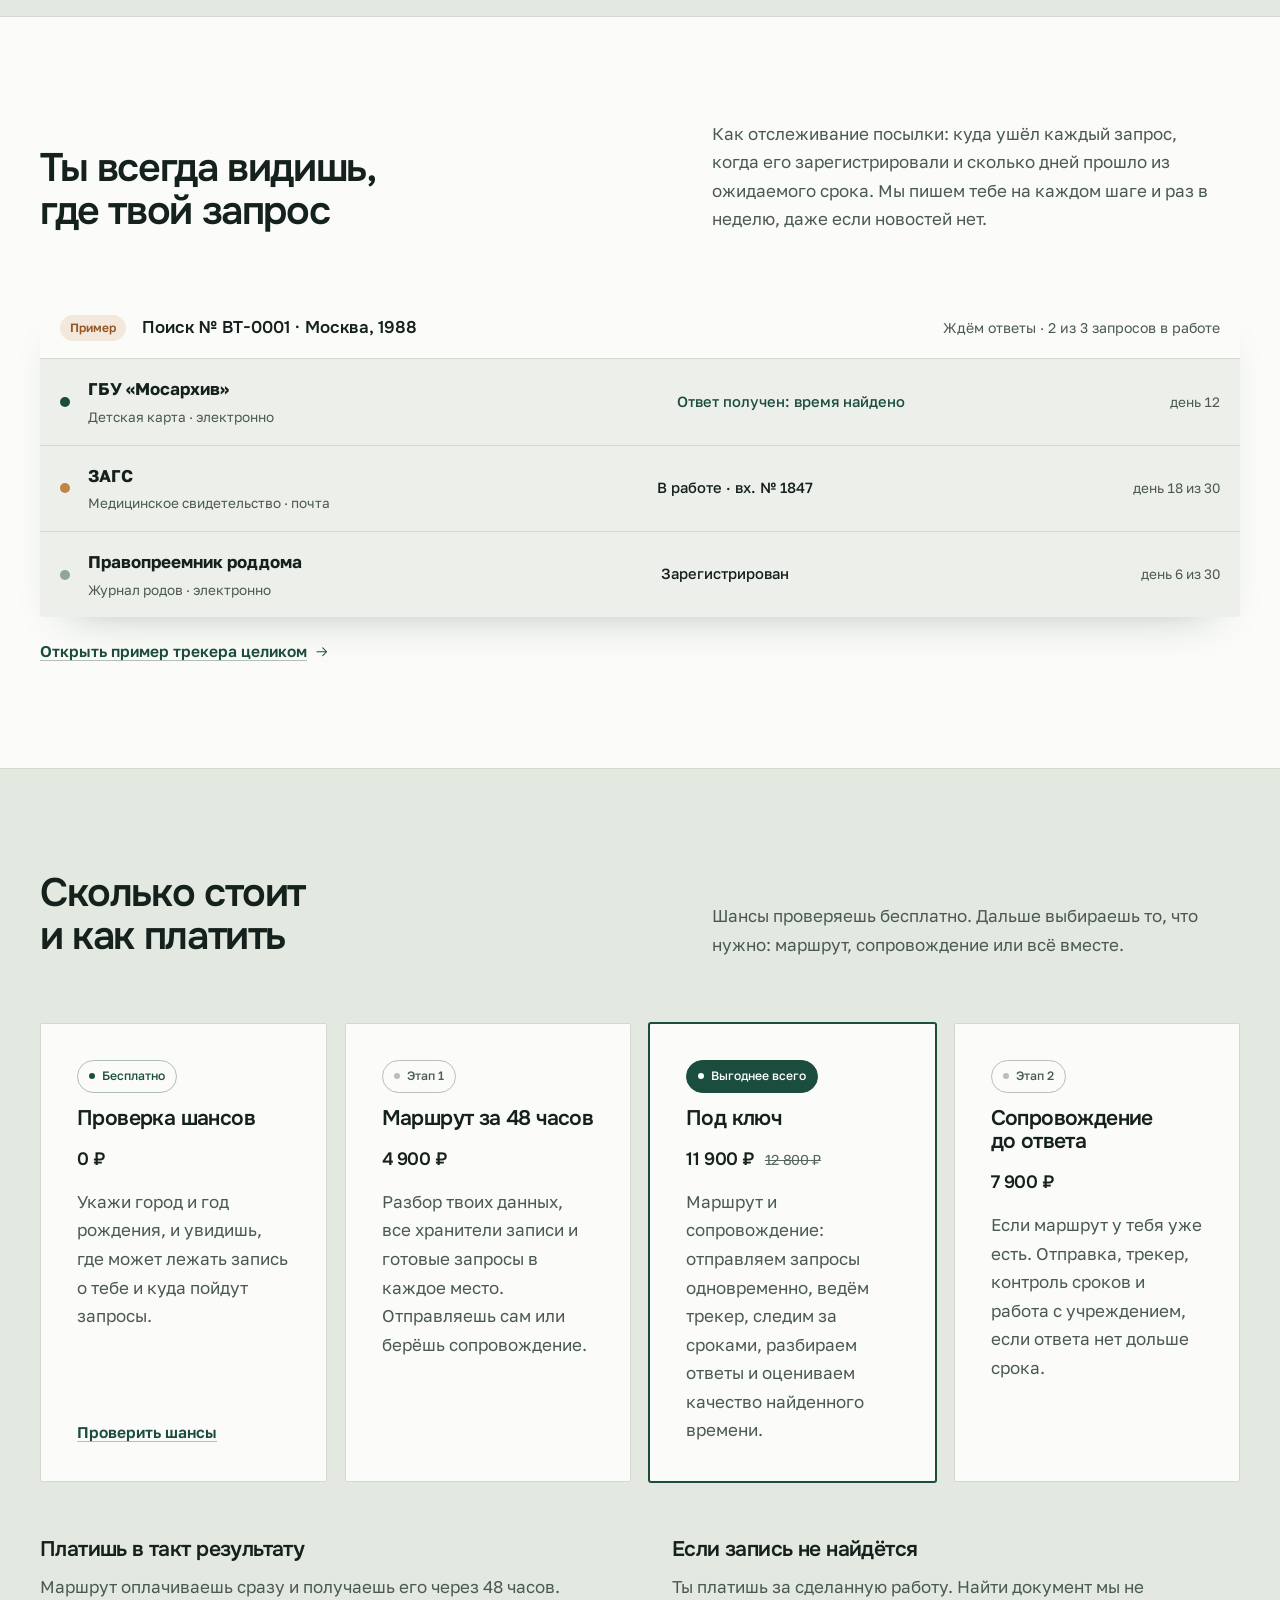
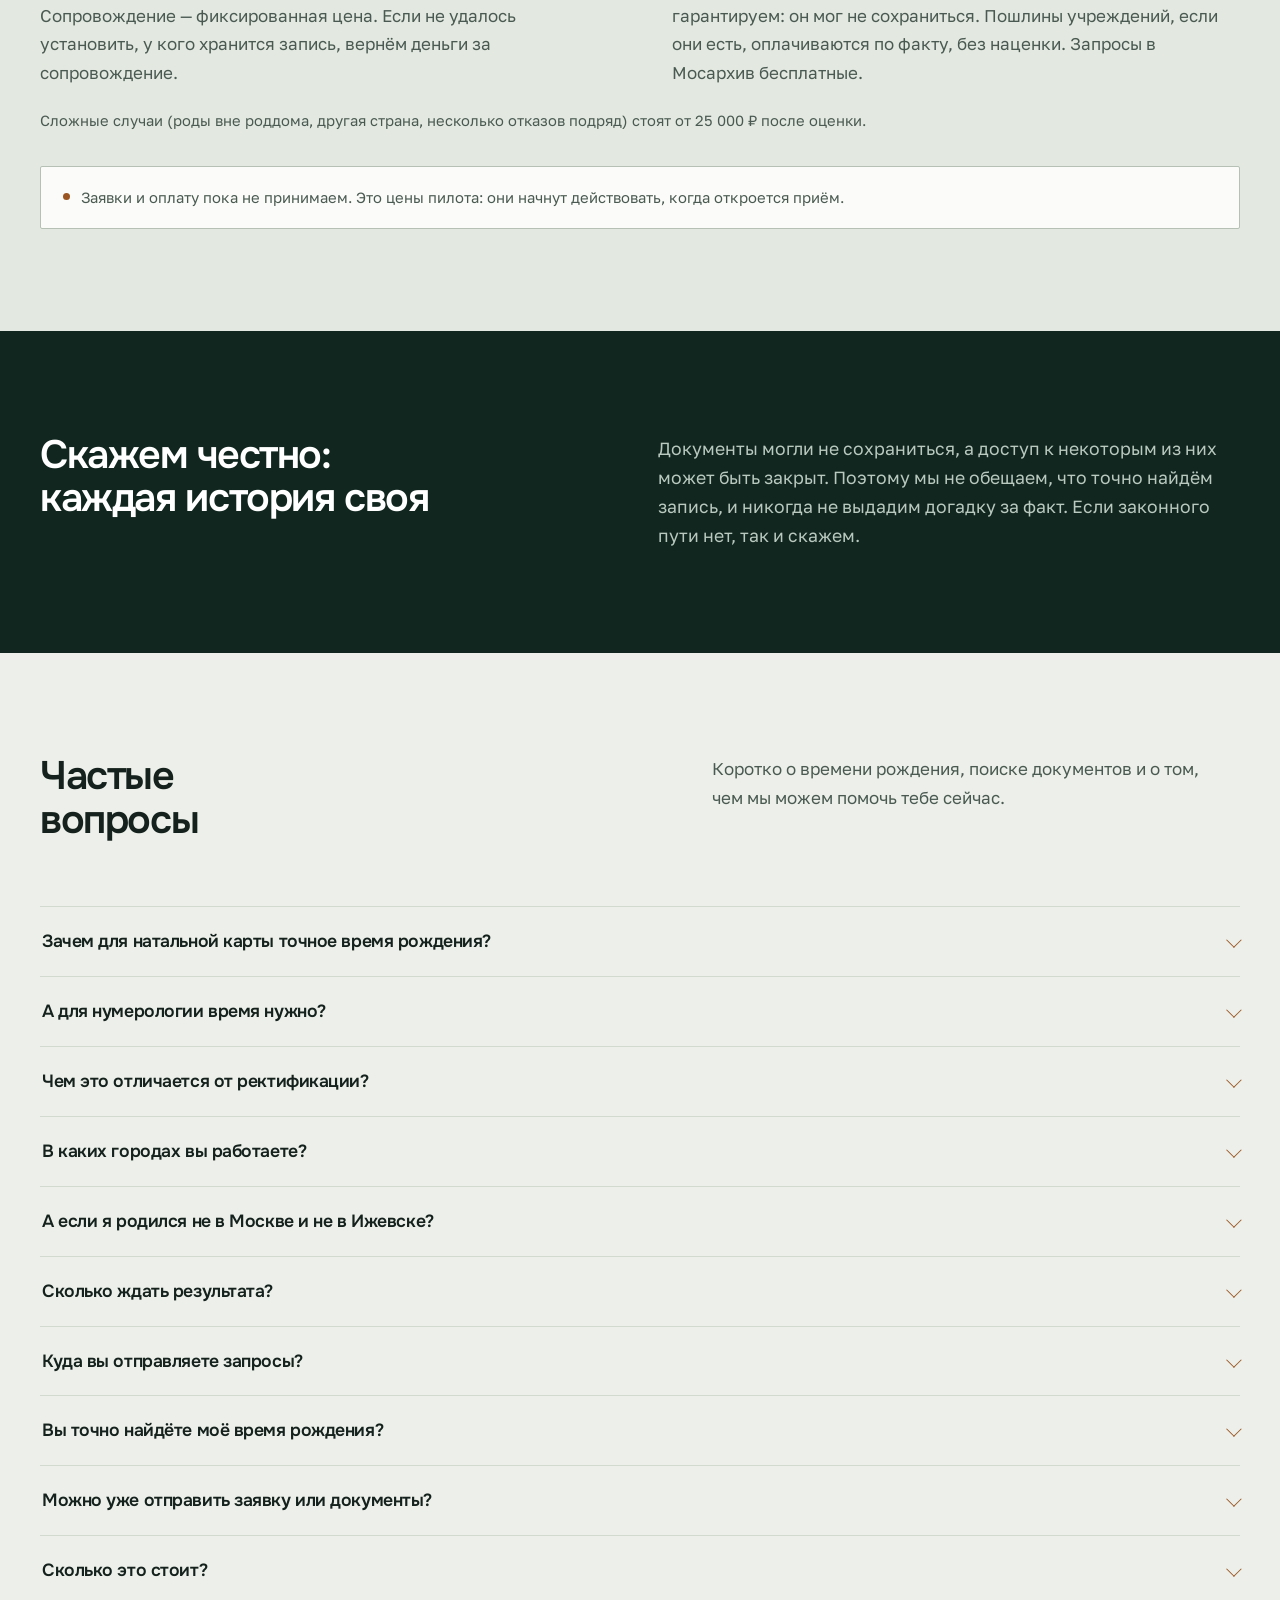
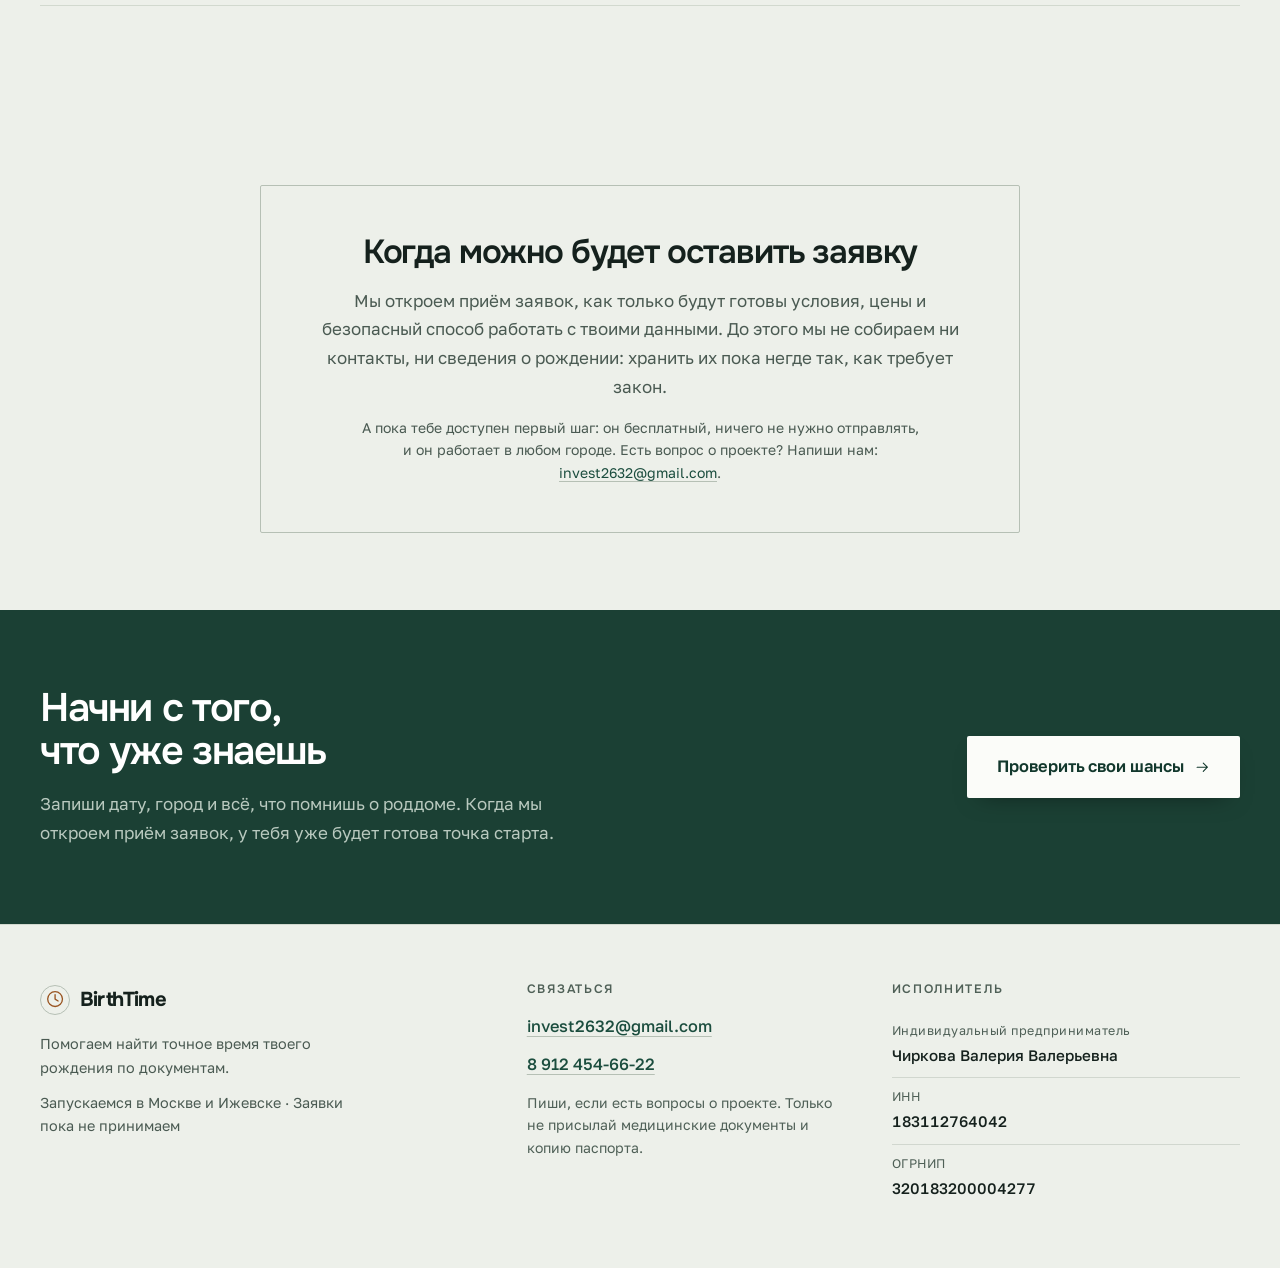
==== commit f2f4ce91: "Qualify deadlines and chance wording Ожидаемый срок ответа вместо «по закону», осторожные причины в " ====
--- a/index.html
+++ b/index.html
@@ -13,7 +13,7 @@
 <link rel="preconnect" href="https://fonts.googleapis.com">
 <link rel="preconnect" href="https://fonts.gstatic.com" crossorigin>
 <link rel="stylesheet" href="https://fonts.googleapis.com/css2?family=Golos+Text:wght@400;500;600&amp;family=Onest:wght@500;600;700&amp;display=swap">
-<link rel="stylesheet" href="style.css?v=20261122c">
+<link rel="stylesheet" href="style.css?v=20261122d">
 </head>
 <body>
 
@@ -114,7 +114,7 @@
       <ul class="check-points">
         <li><svg class="icon" aria-hidden="true" width="17" height="17"><use href="#i-check"/></svg>Видишь шансы до оплаты</li>
         <li><svg class="icon" aria-hidden="true" width="17" height="17"><use href="#i-check"/></svg>Знаешь, куда пойдут запросы</li>
-        <li><svg class="icon" aria-hidden="true" width="17" height="17"><use href="#i-check"/></svg>Понимаешь сроки заранее</li>
+        <li><svg class="icon" aria-hidden="true" width="17" height="17"><use href="#i-check"/></svg>Понимаешь сроки до оплаты</li>
       </ul>
     </div>
     <form class="check-form" id="check-form" novalidate>
@@ -196,8 +196,8 @@
         <ul class="source-list">
           <li><b>Семейные документы.</b> Обменная карта, выписка из роддома, бирка — проверь в первую очередь.</li>
           <li><b>Детская поликлиника.</b> В детской карте часто есть выписка из роддома. В Москве такие карты собраны в Мосархиве.</li>
-          <li><b>ЗАГС.</b> Если ты родился с 1984 года: в медицинском свидетельстве о рождении была строка «час», и оно уходило в ЗАГС.</li>
-          <li><b>Роддом или его правопреемник.</b> Документы о родах хранятся 25 лет, иногда дольше.</li>
+          <li><b>ЗАГС.</b> В медицинском свидетельстве о рождении образца 1984 года есть строка «час», и оно уходило в ЗАГС. Какая форма действовала в год твоего рождения, мы проверяем.</li>
+          <li><b>Роддом или его правопреемник.</b> Нормативный срок хранения документов о родах — 25 лет; сохранились ли они дольше, нужно проверять.</li>
         </ul>
         <p>Центр федеральных архивов тоже советует искать время в документах роддома и детской поликлиники.</p>
         <a class="link-strong" href="https://sic.rgantd.ru/kuda-obrashatsya/poisk-vremeni-rozhdeniya/" target="_blank" rel="noopener noreferrer">Посмотреть источник<svg class="icon" aria-hidden="true" width="16" height="16"><use href="#i-arrow"/></svg><span class="sr-only">(откроется в новой вкладке)</span></a>
@@ -271,7 +271,7 @@
       <li class="step">
         <span class="step-node"><svg class="icon" aria-hidden="true" width="20" height="20"><use href="#i-clock"/></svg></span>
         <h3>Следим за каждым сроком</h3>
-        <p>По закону учреждение отвечает до 30 дней. Ты видишь статус каждого запроса, а если срок нарушен, мы готовим жалобу.</p>
+        <p>Обычно учреждения отвечают в течение месяца; точный срок зависит от адресата и вида запроса. Ты видишь статус каждого запроса, а если ответа нет дольше срока, мы выясняем причину и добиваемся ответа.</p>
       </li>
     </ol>
 
@@ -283,7 +283,7 @@
         <li>Готовые запросы во все места: остаётся подписать и отправить.</li>
         <li>Личный трекер, где видно движение каждого запроса.</li>
       </ul>
-      <p class="note">Маршрут — наша работа, и его срок мы обещаем. Скорость ответа учреждений обещать не можем, но следим, чтобы они уложились в срок по закону.</p>
+      <p class="note">Маршрут — наша работа, и его срок мы обещаем. Скорость ответа учреждений обещать не можем, но следим за каждым сроком.</p>
     </div>
     <div class="section-cta"><a class="button button-lg" href="#check">Проверить свои шансы<svg class="icon" aria-hidden="true" width="18" height="18"><use href="#i-arrow"/></svg></a></div>
   </div>
@@ -293,7 +293,7 @@
   <div class="wrap">
     <div class="section-head">
       <h2>Ты всегда видишь,<br>где твой запрос</h2>
-      <p>Как отслеживание посылки: куда ушёл каждый запрос, когда его зарегистрировали и сколько дней осталось до ответа по закону. Мы пишем тебе на каждом шаге и раз в неделю, даже если новостей нет.</p>
+      <p>Как отслеживание посылки: куда ушёл каждый запрос, когда его зарегистрировали и сколько дней прошло из ожидаемого срока. Мы пишем тебе на каждом шаге и раз в неделю, даже если новостей нет.</p>
     </div>
 
     <div class="tracker-preview" aria-label="Пример трекера запросов">
@@ -337,7 +337,7 @@
       <article class="pricing-card"><p class="pricing-label">Бесплатно</p><h3>Проверка шансов</h3><p class="pricing-price">0 ₽</p><p>Укажи город и год рождения, и увидишь, где может лежать запись о тебе и куда пойдут запросы.</p><a class="link-strong" href="#check">Проверить шансы</a></article>
       <article class="pricing-card"><p class="pricing-label">Этап 1</p><h3>Маршрут за 48 часов</h3><p class="pricing-price">4 900 ₽</p><p>Разбор твоих данных, все хранители записи и готовые запросы в каждое место. Отправляешь сам или берёшь сопровождение.</p></article>
       <article class="pricing-card is-featured"><p class="pricing-label">Выгоднее всего</p><h3>Под ключ</h3><p class="pricing-price">11 900 ₽ <s>12 800 ₽</s></p><p>Маршрут и сопровождение: отправляем запросы одновременно, ведём трекер, следим за сроками, разбираем ответы и оцениваем качество найденного времени.</p></article>
-      <article class="pricing-card"><p class="pricing-label">Этап 2</p><h3>Сопровождение до ответа</h3><p class="pricing-price">7 900 ₽</p><p>Если маршрут у тебя уже есть. Отправка, трекер, контроль сроков и жалобы, если учреждение молчит дольше 30 дней.</p></article>
+      <article class="pricing-card"><p class="pricing-label">Этап 2</p><h3>Сопровождение до ответа</h3><p class="pricing-price">7 900 ₽</p><p>Если маршрут у тебя уже есть. Отправка, трекер, контроль сроков и работа с учреждением, если ответа нет дольше срока.</p></article>
     </div>
     <div class="payment-explainer"><div><h3>Платишь в такт результату</h3><p>Маршрут оплачиваешь сразу и получаешь его через 48 часов. Сопровождение — фиксированная цена. Если не удалось установить, у кого хранится запись, вернём деньги за сопровождение.</p></div><div><h3>Если запись не найдётся</h3><p>Ты платишь за сделанную работу. Найти документ мы не гарантируем: он мог не сохраниться. Пошлины учреждений, если они есть, оплачиваются по факту, без наценки. Запросы в Мосархив бесплатные.</p></div></div>
     <p class="pricing-note">Сложные случаи (роды вне роддома, другая страна, несколько отказов подряд) стоят от 25 000 ₽ после оценки.</p>
@@ -380,7 +380,7 @@
     </details>
     <details>
       <summary>Сколько ждать результата?</summary>
-      <div class="faq-body"><p>Маршрут ты получишь через 48 часов: это наша часть работы. Ответы учреждений по закону приходят в течение 30 дней. Мы отправляем запросы сразу во все места, поэтому первый ответ обычно приходит раньше. Статус каждого запроса видно в твоём трекере.</p></div>
+      <div class="faq-body"><p>Маршрут ты получишь через 48 часов: это наша часть работы. Ответы учреждений обычно приходят в течение месяца; точный срок зависит от адресата и вида запроса. Мы отправляем запросы сразу во все места, поэтому первый ответ может прийти раньше. Статус каждого запроса видно в твоём трекере.</p></div>
     </details>
     <details>
       <summary>Куда вы отправляете запросы?</summary>
@@ -461,11 +461,11 @@
 {"@type":"Question","name":"А если я родился не в Москве и не в Ижевске?","acceptedAnswer":{"@type":"Answer","text":"Первый шаг работает в любом городе: записать дату, место и всё, что известно о роддоме, полезно при любом поиске. Сопровождение пока начинаем в двух городах, где уже проверены источники."}},
 {"@type":"Question","name":"Вы точно найдёте моё время рождения?","acceptedAnswer":{"@type":"Answer","text":"Гарантировать нельзя. Всё зависит от сохранности документов, возможности найти их хранителя и законного способа их получить."}},
 {"@type":"Question","name":"Можно уже отправить заявку или документы?","acceptedAnswer":{"@type":"Answer","text":"Пока нет: приём заявок ещё не открыт. Не отправляй медицинские документы или копию паспорта."}},
-{"@type":"Question","name":"Сколько ждать результата?","acceptedAnswer":{"@type":"Answer","text":"Маршрут — через 48 часов. Ответы учреждений по закону приходят в течение 30 дней; запросы отправляются одновременно во все места, статус каждого виден в трекере."}},
+{"@type":"Question","name":"Сколько ждать результата?","acceptedAnswer":{"@type":"Answer","text":"Маршрут — через 48 часов. Ответы учреждений обычно приходят в течение месяца, точный срок зависит от адресата; запросы отправляются одновременно во все места, статус каждого виден в трекере."}},
 {"@type":"Question","name":"Куда вы отправляете запросы?","acceptedAnswer":{"@type":"Answer","text":"В детскую поликлинику или её архив (в Москве — Мосархив), в ЗАГС, в роддом или к его правопреемнику — в зависимости от города и года рождения."}},
 {"@type":"Question","name":"Сколько это стоит?","acceptedAnswer":{"@type":"Answer","text":"Проверка шансов — бесплатно. Маршрут за 48 часов — 4 900 ₽, сопровождение до ответа — 7 900 ₽, всё вместе — 11 900 ₽. Сложные случаи — от 25 000 ₽."}}]}
 </script>
 
-<script src="app.js?v=20261122" defer></script>
+<script src="app.js?v=20261122d" defer></script>
 </body>
 </html>
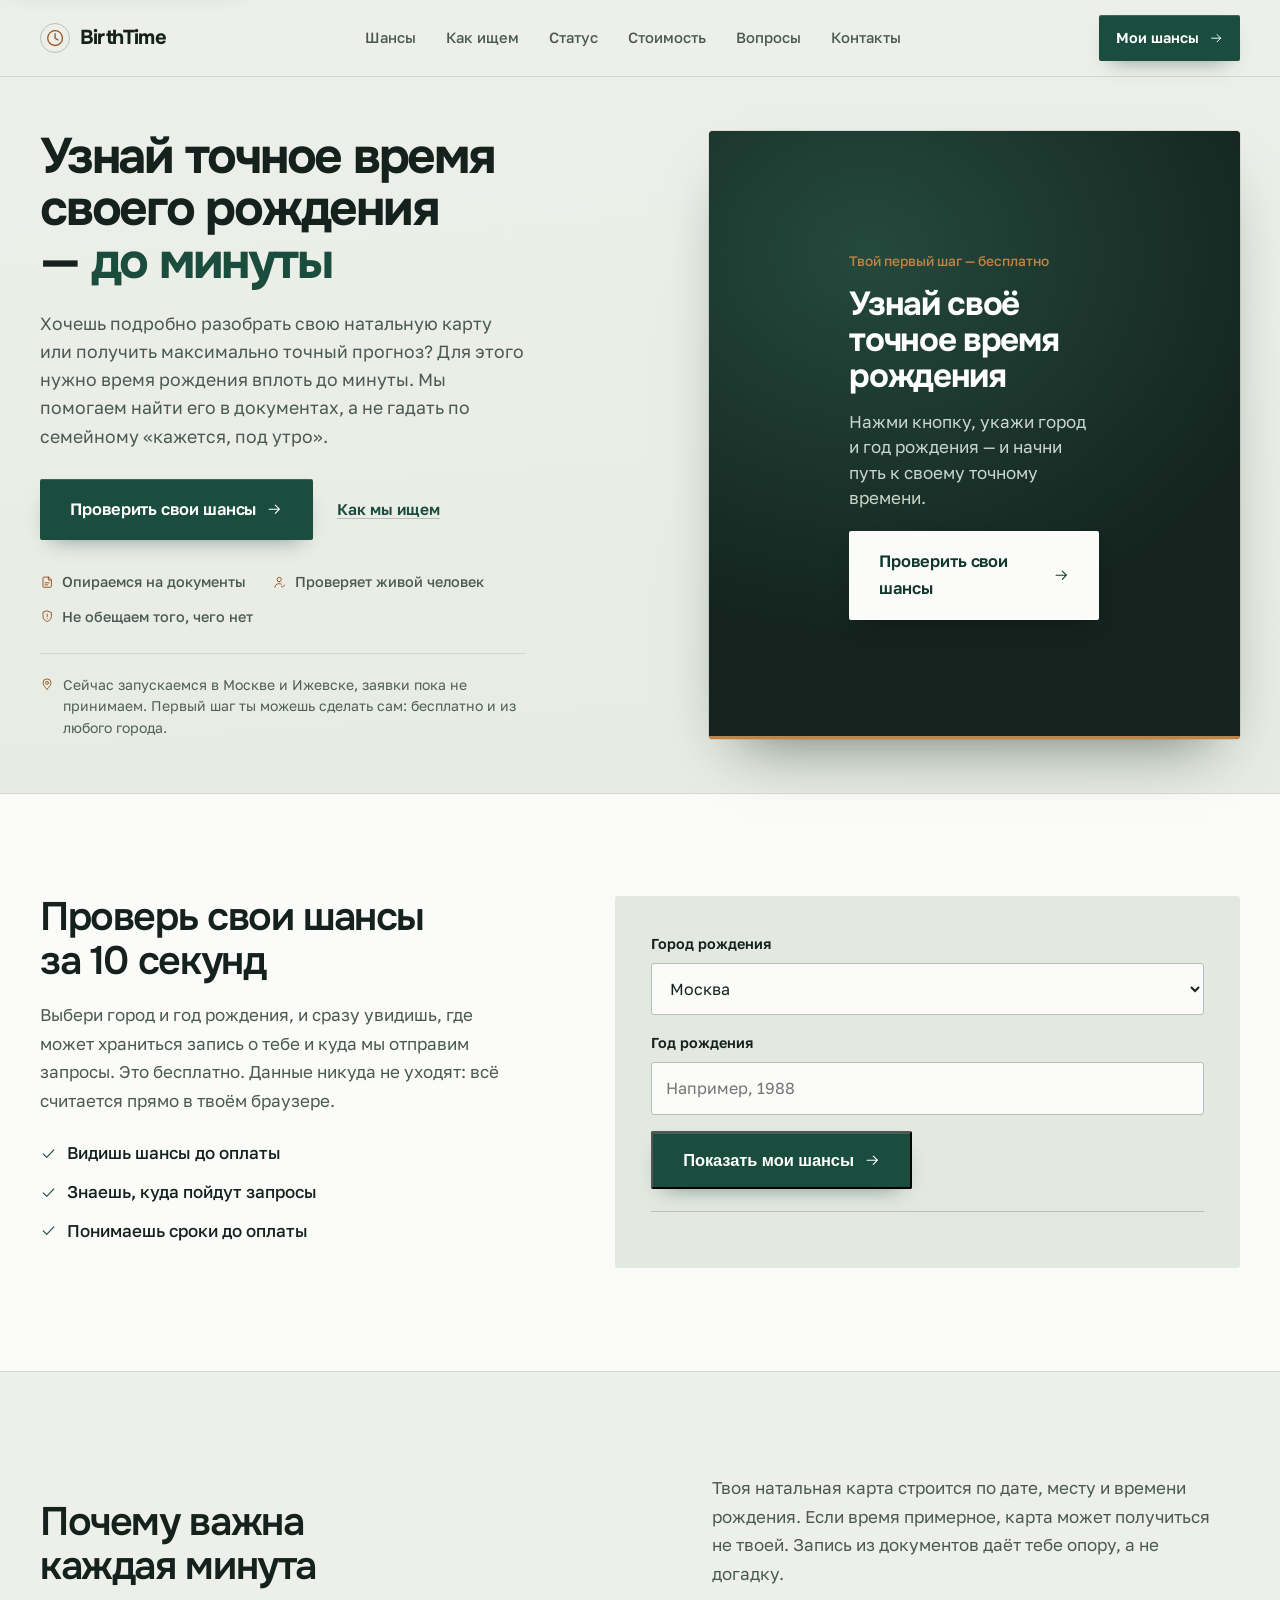
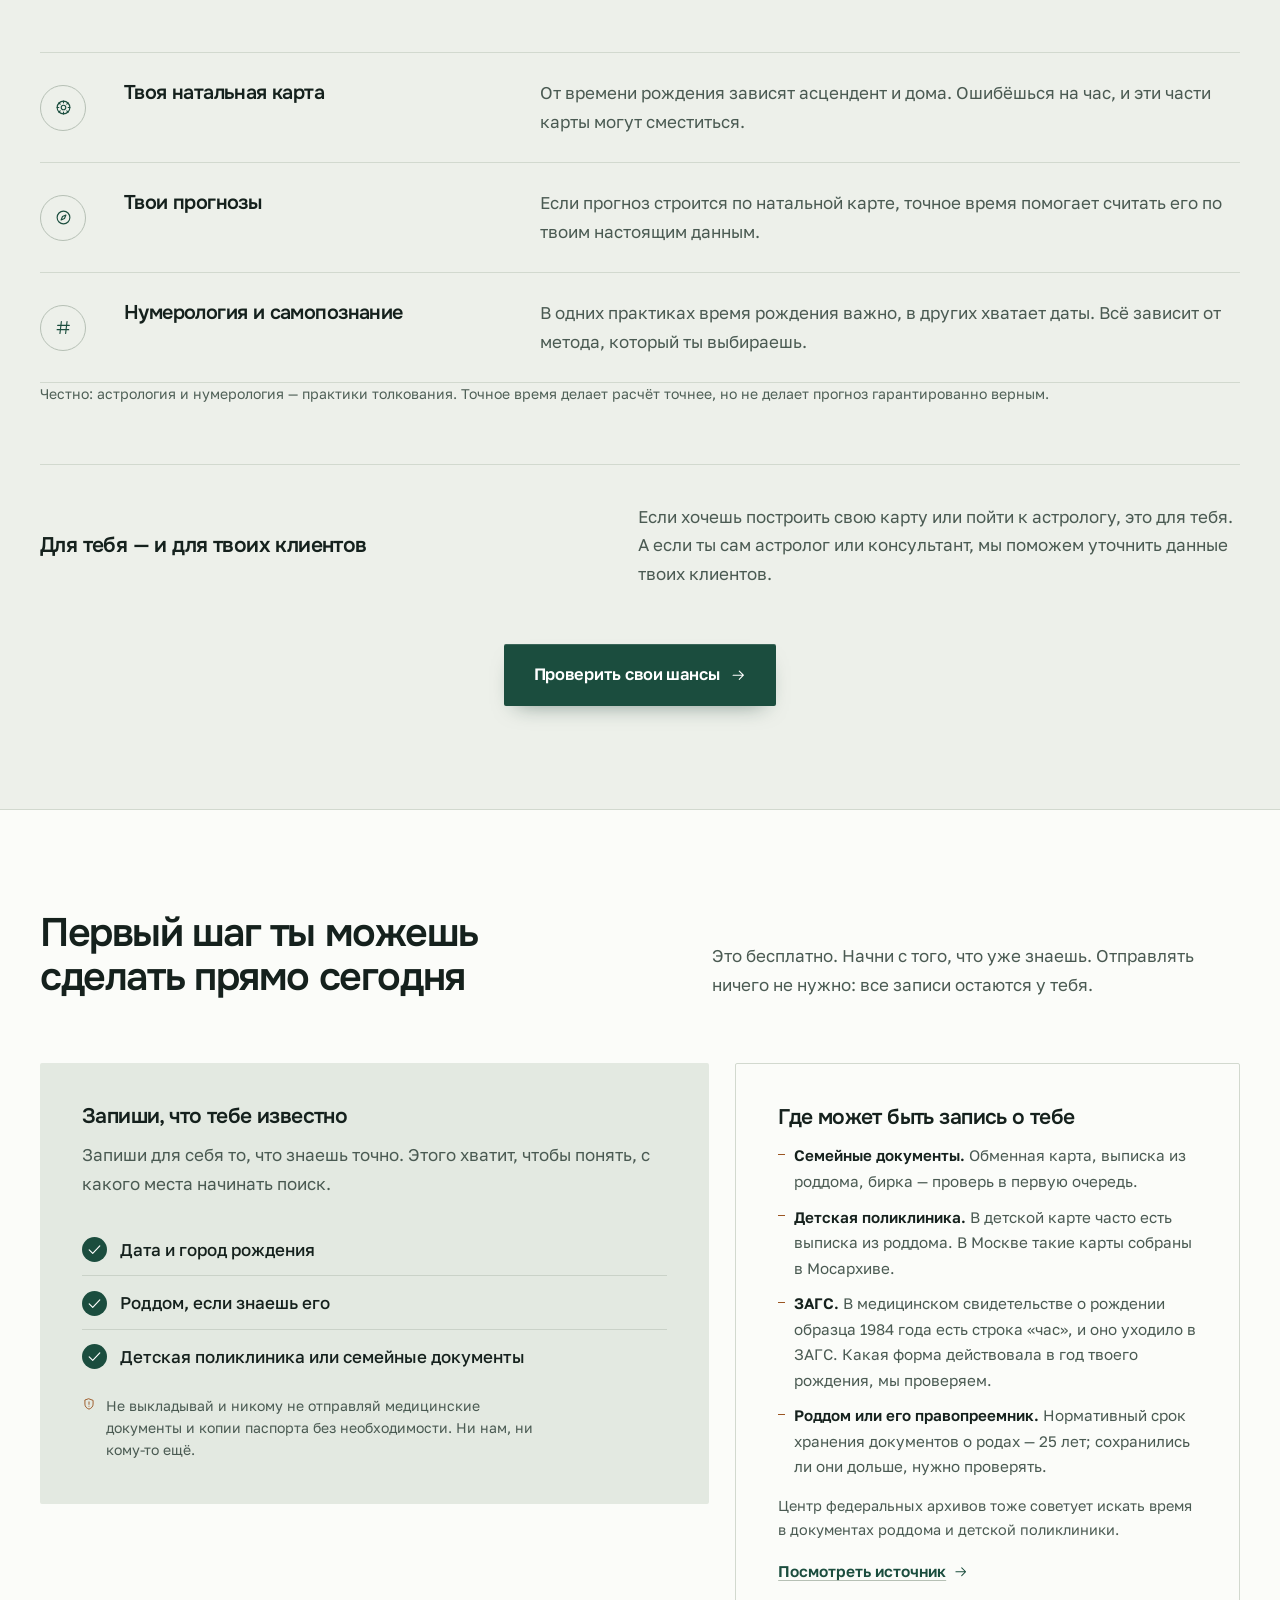
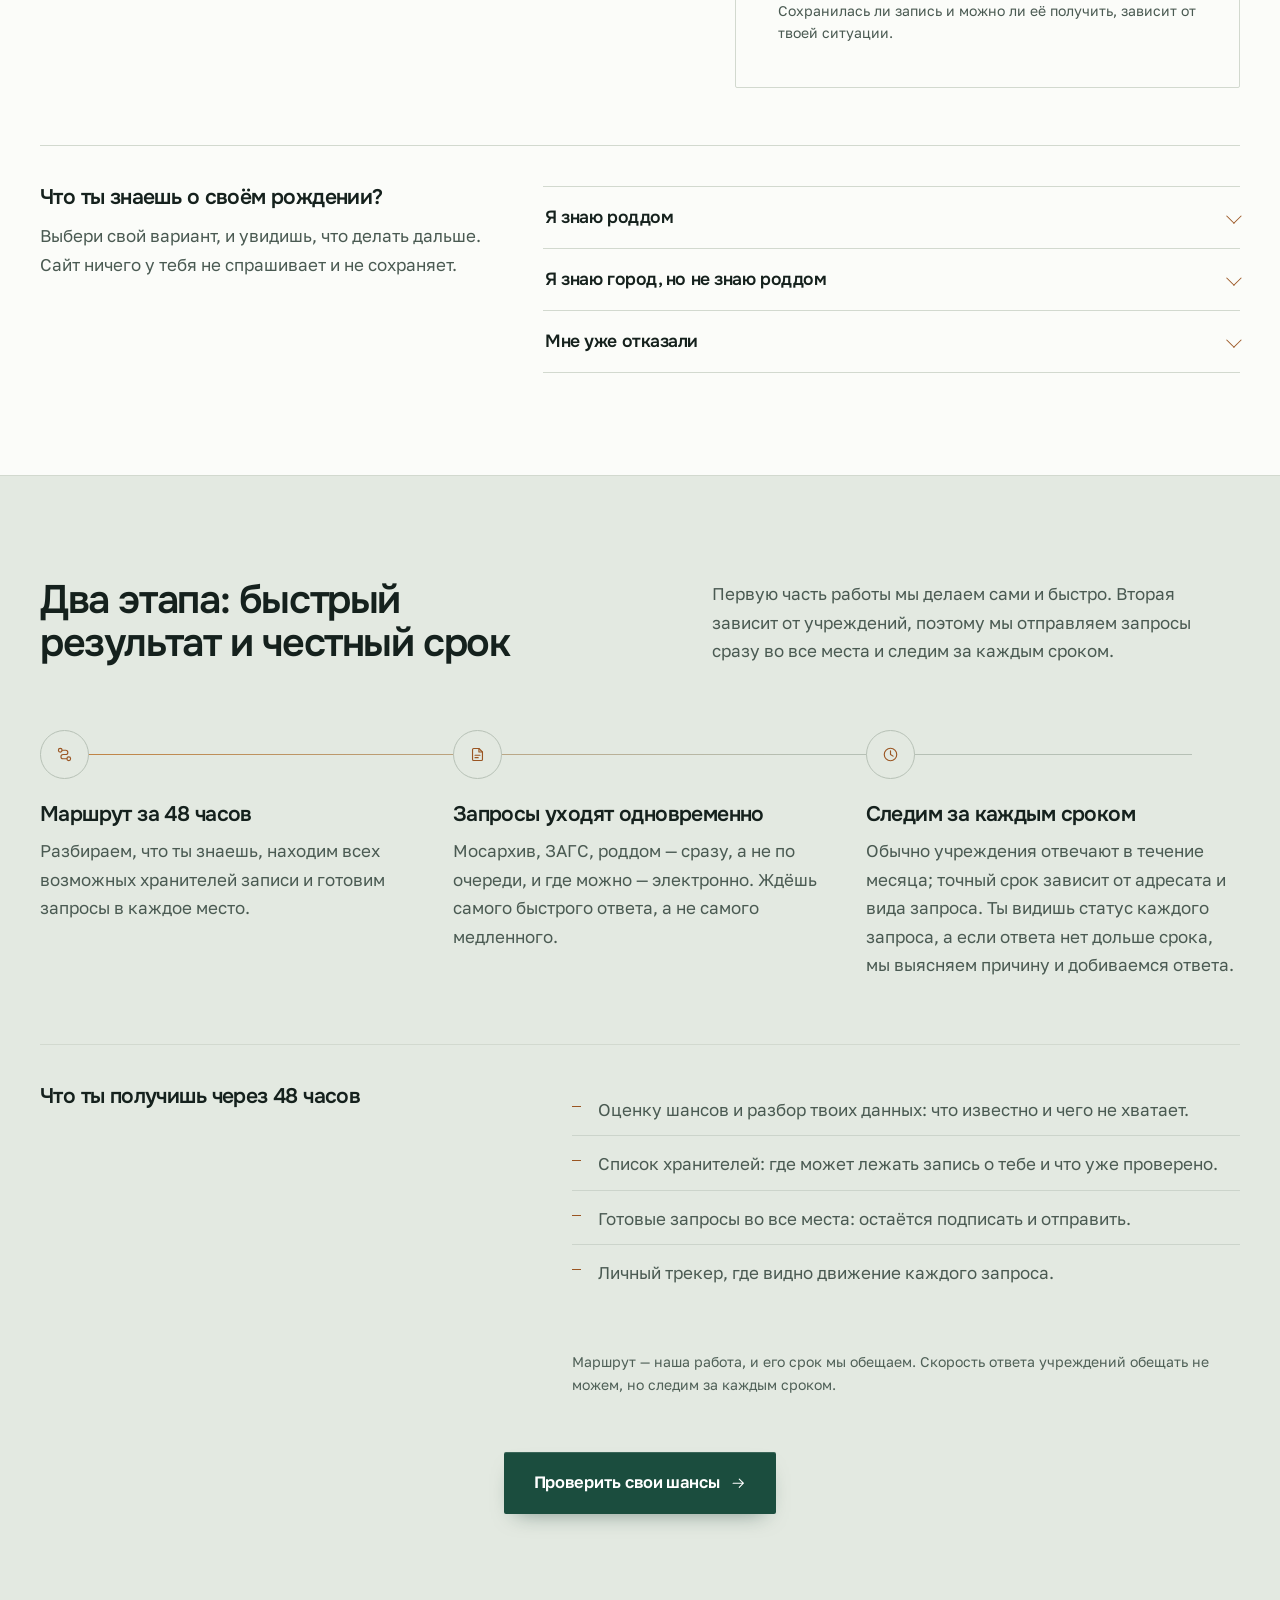
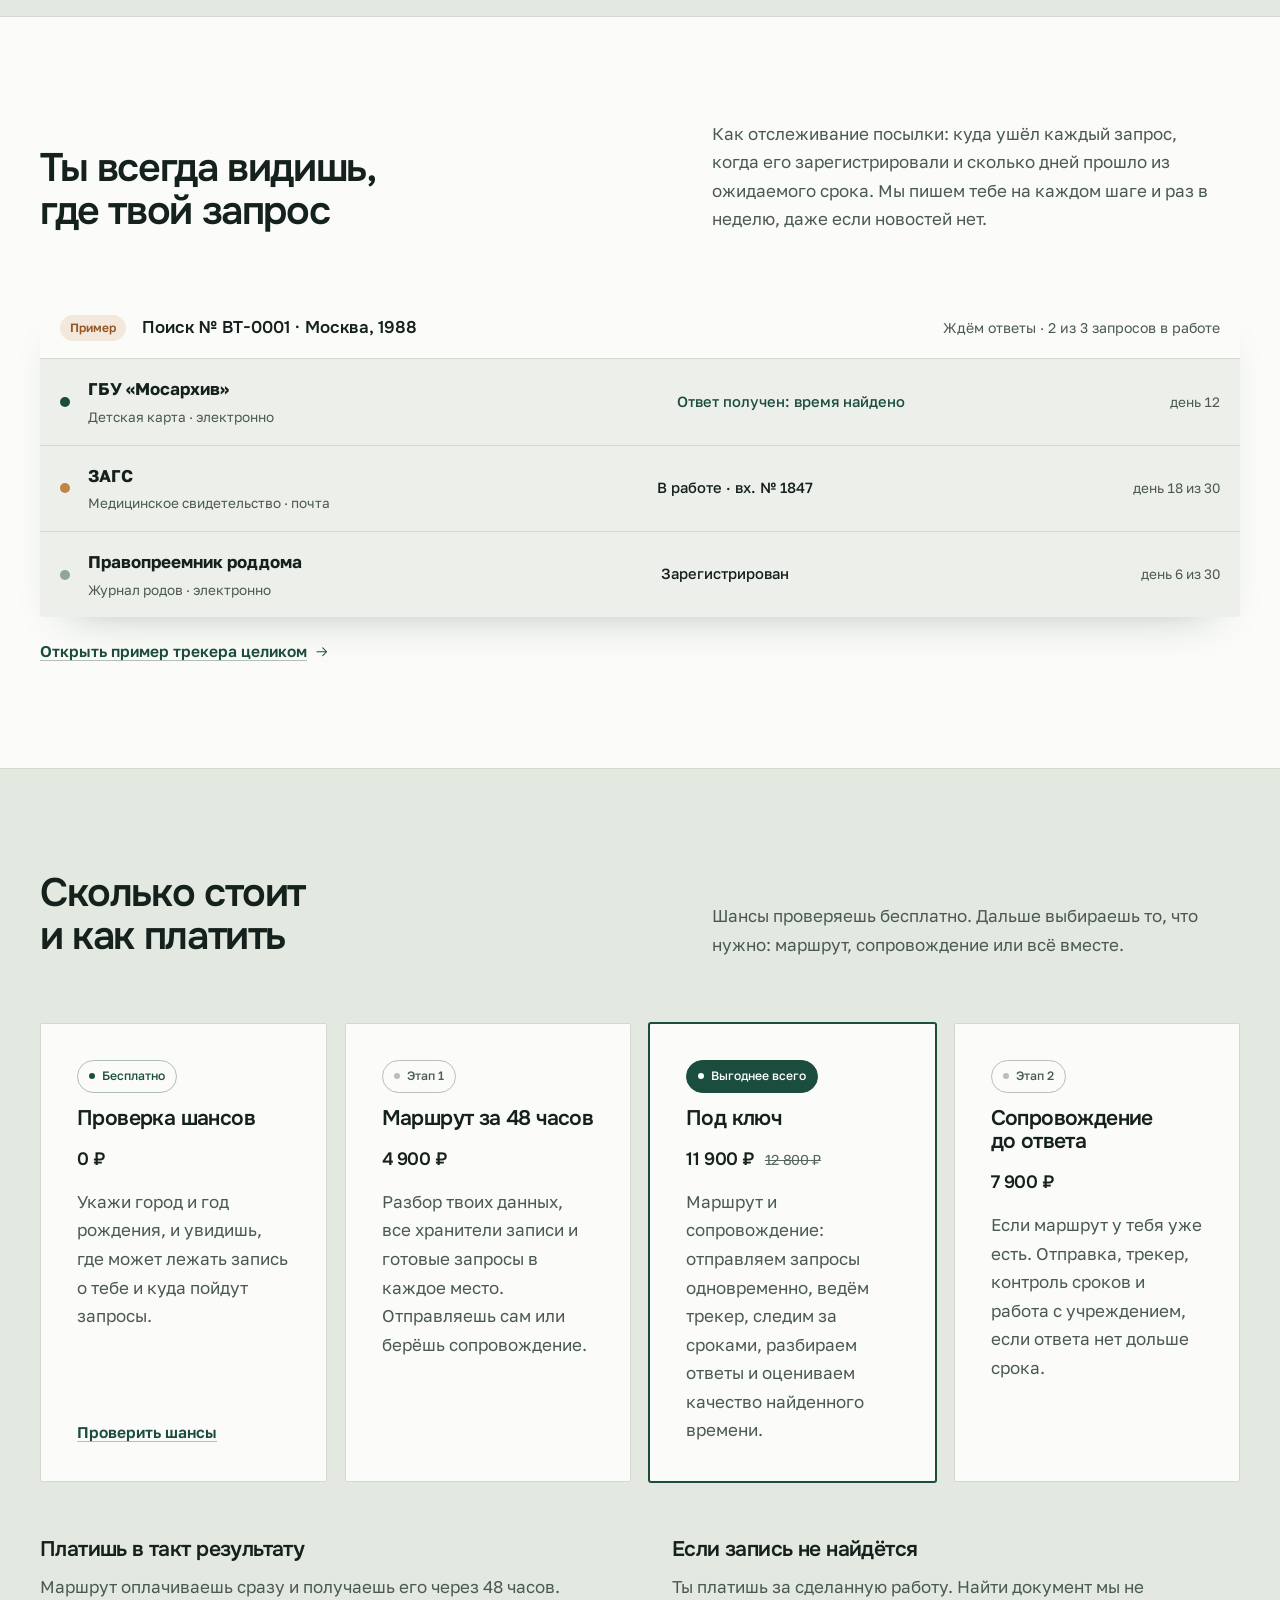
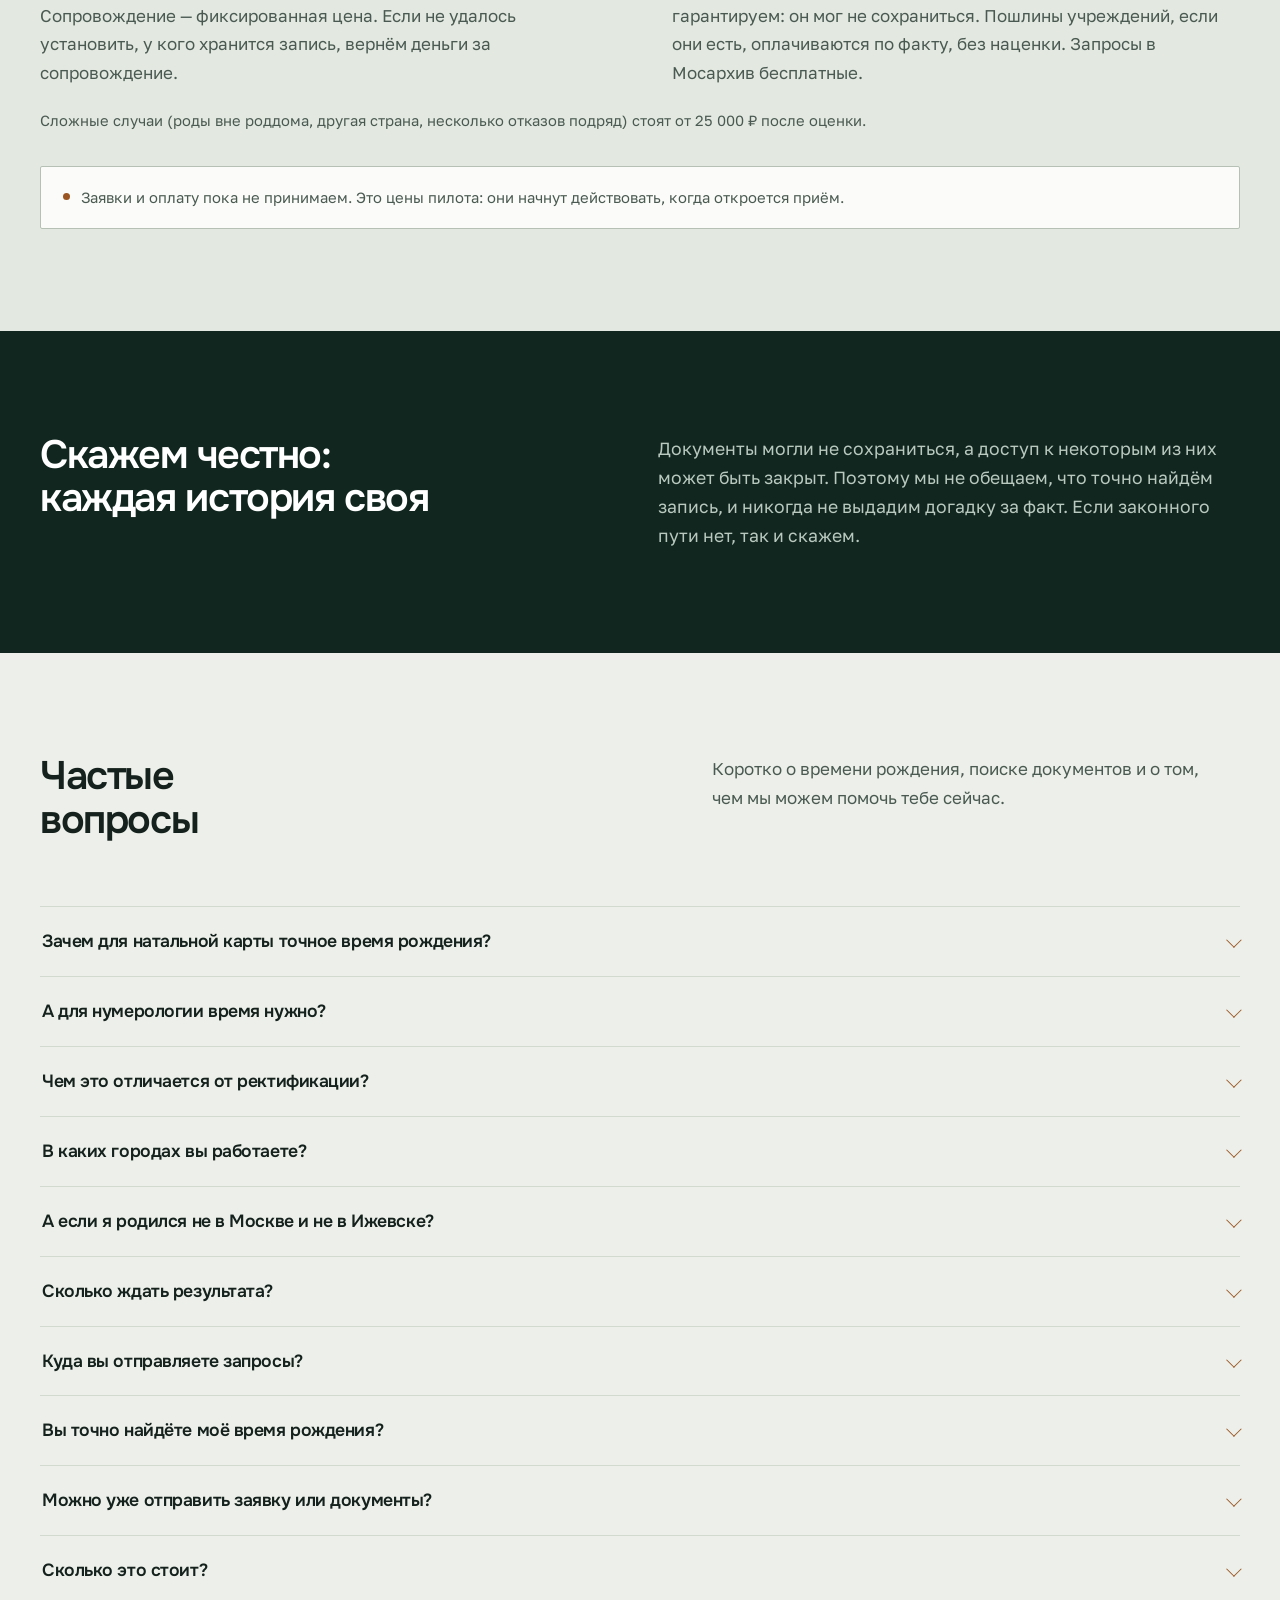
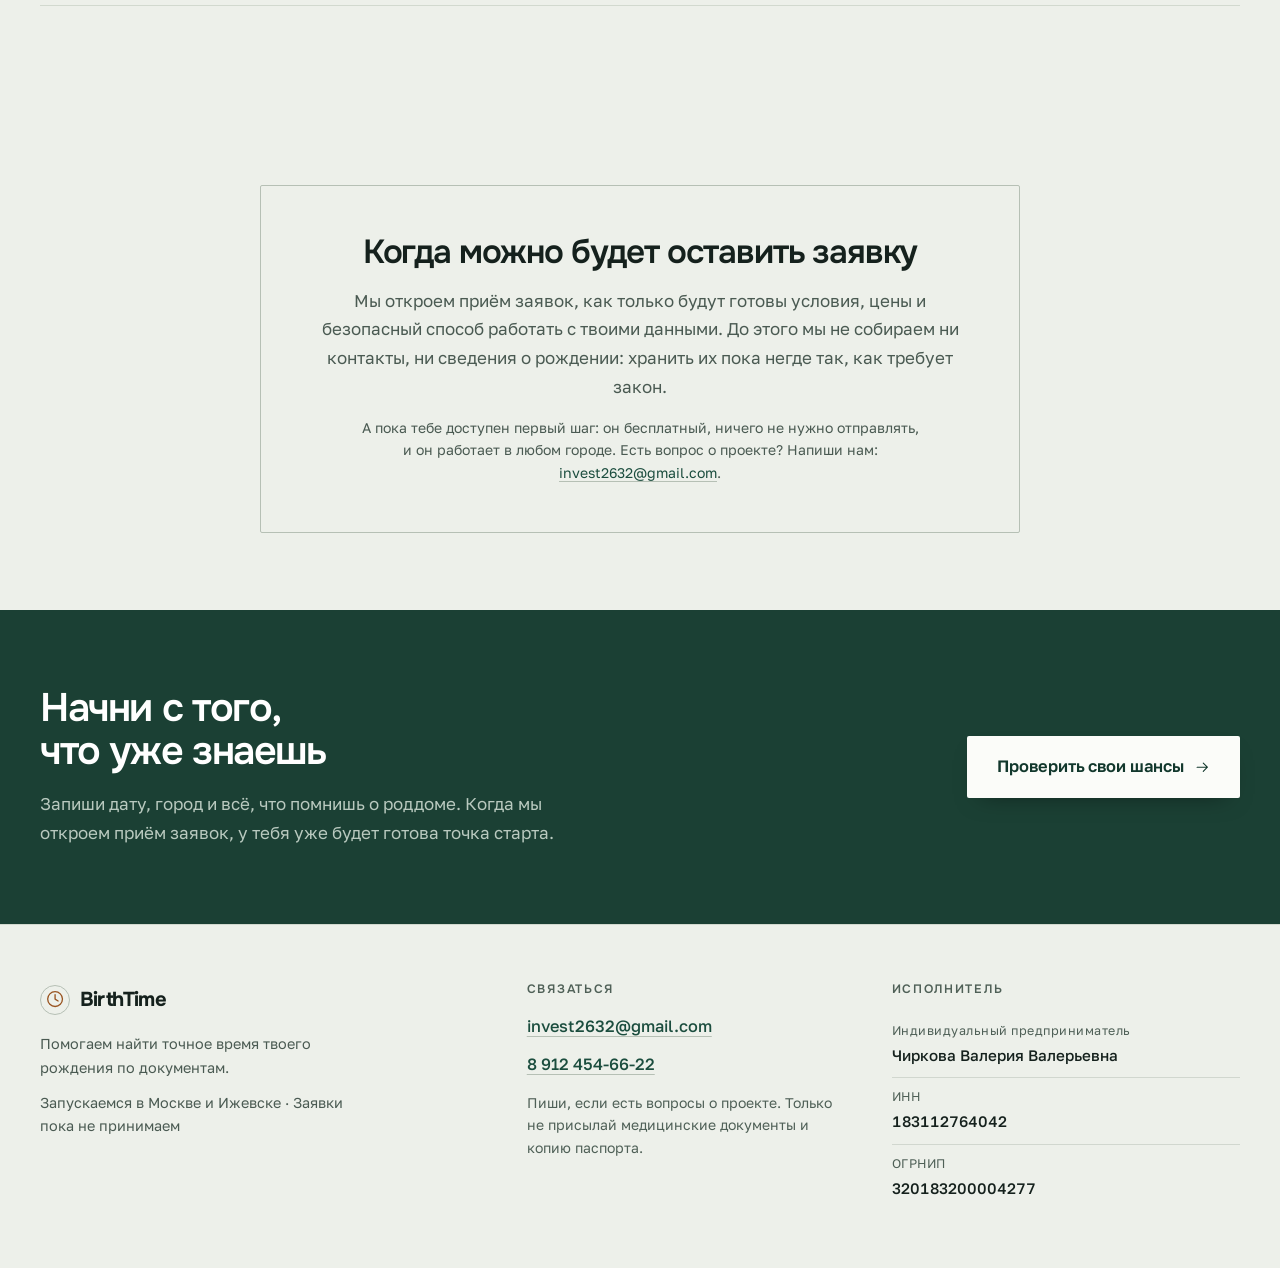
==== commit 2936b4d8: "Seven-frame promo reel with motion layer and call to action Ролик объясняет механику: что даёт точно" ====
--- a/index.html
+++ b/index.html
@@ -13,7 +13,7 @@
 <link rel="preconnect" href="https://fonts.googleapis.com">
 <link rel="preconnect" href="https://fonts.gstatic.com" crossorigin>
 <link rel="stylesheet" href="https://fonts.googleapis.com/css2?family=Golos+Text:wght@400;500;600&amp;family=Onest:wght@500;600;700&amp;display=swap">
-<link rel="stylesheet" href="style.css?v=20261122d">
+<link rel="stylesheet" href="style.css?v=20261122e">
 </head>
 <body>
 
@@ -82,23 +82,45 @@
       </p>
     </div>
 
-    <figure class="reel r-2" aria-label="Ролик: хочешь точную натальную карту — нужно время рождения до минуты; мы помогаем найти документ, где оно записано.">
+    <figure class="reel r-2" aria-label="Ролик о BirthTime. Хочешь подробно разобрать натальную карту? Чем точнее время рождения, тем точнее разбор и прогнозы в астрологии и нумерологии. Нужно время до минуты, а в семье помнят примерно. Мы собираем базу роддомов и архивов, действующих и закрытых, отправляем запросы во все места одновременно и следим за каждым ответом. Итог — документ с твоим точным временем. Проверь свои шансы: укажи город и год рождения.">
       <div class="reel-stage">
         <div class="act act-1">
-          <img class="act-photo" src="img/reel-1.webp" alt="" width="1024" height="1024" decoding="async">
+          <img class="act-photo" src="img/reel-1.webp" alt="" width="1000" height="1000" decoding="async">
           <p class="act-cap"><b>Хочешь подробно разобрать свою натальную карту?</b><span>Или получить самый точный астрологический прогноз?</span></p>
         </div>
         <div class="act act-2">
-          <img class="act-photo" src="img/reel-2.webp" alt="" width="1024" height="1024" decoding="async" fetchpriority="low">
-          <p class="act-cap"><b>Для этого нужно время рождения до минуты</b><span>А в семье помнят только «где-то под утро».</span></p>
+          <img class="act-photo" src="img/reel-1.webp" alt="" width="1000" height="1000" decoding="async" fetchpriority="low">
+          <p class="act-cap"><b>Чем точнее время, тем точнее разбор</b><span>Асцендент, дома и прогнозы считаются по минуте рождения — в астрологии и нумерологии.</span></p>
         </div>
         <div class="act act-3">
-          <img class="act-photo" src="img/reel-3.webp" alt="" width="1024" height="1024" decoding="async" fetchpriority="low">
-          <p class="act-cap"><b>Мы помогаем найти, где хранится запись о тебе</b><span>Роддом, архив, кто хранит документы сейчас: разбираемся вместе.</span></p>
+          <img class="act-photo" src="img/reel-2.webp" alt="" width="1000" height="1000" decoding="async" fetchpriority="low">
+          <p class="act-cap"><b>Для этого нужно время до минуты</b><span>А в семье помнят только «где-то под утро».</span></p>
         </div>
         <div class="act act-4">
-          <img class="act-photo" src="img/reel-4.webp" alt="" width="1024" height="1024" decoding="async" fetchpriority="low">
-          <p class="act-cap"><b>Документ с твоим точным временем</b><span>Точная минута даёт точные данные для твоей карты.</span></p>
+          <img class="act-photo" src="img/reel-3.webp" alt="" width="1000" height="1000" decoding="async" fetchpriority="low">
+          <p class="act-cap"><b>Мы знаем, где искать</b><span>Собираем базу роддомов и архивов — действующих и закрытых — и выясняем, кто хранит документы сейчас.</span></p>
+        </div>
+        <div class="act act-5">
+          <img class="act-photo" src="img/reel-5.webp" alt="" width="1000" height="1000" decoding="async" fetchpriority="low">
+          <ul class="reel-chips" aria-hidden="true">
+            <li><span class="rc-dot"></span>Мосархив<em>отправлен</em></li>
+            <li><span class="rc-dot"></span>ЗАГС<em>отправлен</em></li>
+            <li><span class="rc-dot"></span>Роддом<em>отправлен</em></li>
+          </ul>
+          <p class="act-cap"><b>Запросы — во все места сразу</b><span>Мосархив, ЗАГС и роддом получают запросы одновременно, а мы отслеживаем каждый ответ. Так быстрее и точнее.</span></p>
+        </div>
+        <div class="act act-6">
+          <img class="act-photo" src="img/reel-4.webp" alt="" width="1000" height="1000" decoding="async" fetchpriority="low">
+          <div class="reel-time" aria-hidden="true"><span class="rt-ring"></span><span class="rt-label">время рождения</span><b>04:17</b></div>
+          <p class="act-cap"><b>Документ с твоим точным временем</b><span>Запись из документов, а не догадка.</span></p>
+        </div>
+        <div class="act act-7 act-end">
+          <div class="act-end-inner">
+            <p class="act-end-kicker">Твой первый шаг — бесплатно</p>
+            <p class="act-end-title">Узнай своё точное время рождения</p>
+            <p class="act-end-text">Нажми кнопку, укажи город и год рождения — и начни путь к своему точному времени.</p>
+            <a class="button button-lg button-light" href="#check">Проверить свои шансы<svg class="icon" aria-hidden="true" width="18" height="18"><use href="#i-arrow"/></svg></a>
+          </div>
         </div>
       </div>
       <div class="reel-bar" aria-hidden="true"><span></span></div>
--- a/style.css
+++ b/style.css
@@ -152,6 +152,23 @@
   text-wrap:balance;
 }
 .act-cap span{display:block;max-width:40ch;color:#c9d6cd}
+.act-end{display:grid;place-items:center;background:radial-gradient(120% 90% at 30% 20%,#24493d 0%,#14231e 70%)}
+.act-end::after{display:none}
+.act-end-inner{display:grid;gap:14px;justify-items:start;max-width:30ch;padding:clamp(26px,4vw,40px);color:#e9efe9}
+.act-end-kicker{font-size:.86rem;font-weight:500;color:var(--brass-l)}
+.act-end-title{font-family:Onest,system-ui,sans-serif;font-weight:700;font-size:clamp(1.7rem,2.6vw,2.2rem);line-height:1.08;letter-spacing:-.04em;color:#fff;text-wrap:balance}
+.act-end-text{color:#c9d6cd;line-height:1.5}
+.act-end .button{margin-top:6px}
+.reel-chips{position:absolute;top:clamp(18px,3vw,28px);left:clamp(18px,3vw,28px);z-index:1;list-style:none;margin:0;padding:0;display:grid;gap:8px}
+.reel-chips li{display:flex;align-items:center;gap:9px;padding:8px 14px 8px 11px;border-radius:99px;background:rgba(12,26,20,.72);backdrop-filter:blur(6px);color:#fff;font-size:.88rem;font-weight:600;box-shadow:0 8px 20px -10px rgba(0,0,0,.6)}
+.reel-chips em{font-style:normal;font-weight:400;color:#bfd0c5}
+.rc-dot{width:8px;height:8px;border-radius:50%;background:#7fd1a4;box-shadow:0 0 0 3px rgba(127,209,164,.25)}
+.reel-time{position:absolute;top:clamp(18px,3vw,30px);right:clamp(18px,3vw,30px);z-index:1;display:grid;justify-items:center;gap:2px;padding:14px 20px 12px;border-radius:14px;background:rgba(12,26,20,.74);backdrop-filter:blur(6px);color:#fff;box-shadow:0 14px 30px -14px rgba(0,0,0,.7)}
+.reel-time b{font-family:Onest,system-ui,sans-serif;font-weight:700;font-size:clamp(1.9rem,3vw,2.5rem);letter-spacing:-.03em;font-variant-numeric:tabular-nums;line-height:1}
+.rt-label{font-size:.68rem;letter-spacing:.12em;text-transform:uppercase;color:var(--brass-l)}
+.rt-ring{position:absolute;inset:-2px;border-radius:16px;border:2px solid var(--brass-l);opacity:0}
+.act::before{content:"";position:absolute;inset:0;z-index:1;pointer-events:none;opacity:0;background:linear-gradient(105deg,transparent 35%,rgba(255,226,170,.22) 48%,rgba(255,240,210,.32) 50%,rgba(255,226,170,.22) 52%,transparent 65%);transform:translateX(-60%)}
+.act-end::before{display:none}
 .reel-bar{position:absolute;left:0;right:0;bottom:0;z-index:2;height:3px;background:rgba(255,255,255,.14)}
 .reel-bar span{display:block;height:100%;width:100%;background:var(--brass-l);transform-origin:0 50%;transform:scaleX(1)}
 
@@ -301,7 +318,9 @@
 }
 @media (max-width:760px){
   .wrap{width:calc(100% - 36px)}
-  .reel{min-height:0;aspect-ratio:4/4.7;margin-top:30px}
+  .reel{min-height:0;aspect-ratio:4/4.9;margin-top:30px}
+  .reel-chips li{font-size:.8rem;padding:6px 12px 6px 9px}
+  .reel-time{padding:10px 14px 9px}
   .nav{display:none}
   .header-inner{min-height:0;flex-wrap:wrap;padding-top:13px}
   .nav-mobile{
@@ -352,16 +371,43 @@
   .r-2{animation-delay:.07s}
   .r-3{animation-delay:.14s}
   .r-4{animation-delay:.21s}
-  .act{animation:reel-act 20s var(--ease) infinite}
-  .act-2{animation-delay:-15s}
-  .act-3{animation-delay:-10s}
-  .act-4{animation-delay:-5s}
-  .reel-bar span{animation:reel-bar 20s linear infinite}
-  .act-photo{animation:reel-kb 20s cubic-bezier(.3,.1,.3,1) infinite}
-  .act-cap{animation:reel-cap 20s var(--ease) infinite}
-  .act-2 .act-photo,.act-2 .act-cap{animation-delay:-15s}
-  .act-3 .act-photo,.act-3 .act-cap{animation-delay:-10s}
-  .act-4 .act-photo,.act-4 .act-cap{animation-delay:-5s}
+  .act{animation:reel-act 28s var(--ease) infinite}
+  .act-2{animation-delay:-24s}
+  .act-3{animation-delay:-20s}
+  .act-4{animation-delay:-16s}
+  .act-5{animation-delay:-12s}
+  .act-6{animation-delay:-8s}
+  .act-7{animation-delay:-4s}
+  .reel-bar span{animation:reel-bar 28s linear infinite}
+  .act-photo{animation:reel-kb 28s cubic-bezier(.3,.1,.3,1) infinite}
+  .act-cap,.act-end-inner{animation:reel-cap 28s var(--ease) infinite}
+  .act-2 .act-photo{animation-name:reel-kb2}
+  .act-2 .act-photo,.act-2 .act-cap{animation-delay:-24s}
+  .act-3 .act-photo,.act-3 .act-cap{animation-delay:-20s}
+  .act-4 .act-photo,.act-4 .act-cap{animation-delay:-16s}
+  .act-5 .act-photo,.act-5 .act-cap{animation-delay:-12s}
+  .act-6 .act-photo,.act-6 .act-cap{animation-delay:-8s}
+  .act-7 .act-end-inner{animation-delay:-4s}
+  /* Пауза, чтобы дочитать; кнопка в финале доступна с клавиатуры */
+  .reel:hover .act::before,.reel:hover .reel-chips li,.reel:hover .reel-time,.reel:hover .rt-ring,.reel:hover .act,.reel:hover .act-photo,.reel:hover .act-cap,.reel:hover .act-end-inner,.reel:hover .reel-bar span,
+  .reel:focus-within .act::before,.reel:focus-within .reel-chips li,.reel:focus-within .reel-time,.reel:focus-within .rt-ring,.reel:focus-within .act,.reel:focus-within .act-photo,.reel:focus-within .act-cap,.reel:focus-within .act-end-inner,.reel:focus-within .reel-bar span{animation-play-state:paused}
+  /* Моушн-слой: блик, всплывающие запросы, «приземление» минуты, пульс кнопки */
+  .act::before{animation:reel-sweep 28s cubic-bezier(.4,0,.2,1) infinite}
+  .act-2::before{animation-delay:-24s}
+  .act-3::before{animation-delay:-20s}
+  .act-4::before{animation-delay:-16s}
+  .act-5::before{animation-delay:-12s}
+  .act-6::before{animation-delay:-8s}
+  .reel-chips li{animation:reel-chip 28s var(--ease) infinite}
+  .reel-chips li:nth-child(1){animation-delay:-11.4s}
+  .reel-chips li:nth-child(2){animation-delay:-10.85s}
+  .reel-chips li:nth-child(3){animation-delay:-10.3s}
+  .rc-dot{animation:reel-dot 1.4s ease-in-out infinite}
+  .reel-time{animation:reel-stamp 28s var(--ease) -7.3s infinite}
+  .rt-ring{animation:reel-ring 28s ease-out -7s infinite}
+  .act-end .button{animation:reel-pulse 2.4s ease-in-out infinite}
+  .act-7:focus-within{opacity:1;animation:none}
+  .act-7:focus-within .act-end-inner{opacity:1;transform:none;animation:none}
 
   /* 2. Путь поиска: линия между шагами прочерчивается,
         узлы включаются по мере прокрутки секции. */
@@ -380,21 +426,59 @@
 }
 
 @keyframes reel-act{
-  0%{opacity:0;transform:translateY(10px);filter:blur(3px)}
-  3%{opacity:1;transform:none;filter:blur(0)}
-  22%{opacity:1;transform:none;filter:blur(0)}
-  25%{opacity:0;transform:translateY(-10px);filter:blur(3px)}
+  0%{opacity:0;filter:blur(3px)}
+  2%{opacity:1;filter:blur(0)}
+  12.6%{opacity:1;filter:blur(0)}
+  14.29%{opacity:0;filter:blur(3px)}
   100%{opacity:0}
 }
 @keyframes reel-kb{
   0%{transform:scale(1.04)}
-  26%{transform:scale(1.15)}
-  100%{transform:scale(1.15)}
+  14.29%{transform:scale(1.12)}
+  100%{transform:scale(1.12)}
+}
+@keyframes reel-kb2{
+  0%{transform:scale(1.12)}
+  14.29%{transform:scale(1.2)}
+  100%{transform:scale(1.2)}
 }
 @keyframes reel-cap{
-  0%,2%{opacity:0;transform:translateY(14px)}
-  7%,21%{opacity:1;transform:none}
-  24%,100%{opacity:0;transform:translateY(-6px)}
+  0%,1.5%{opacity:0;transform:translateY(14px)}
+  4%,12.4%{opacity:1;transform:none}
+  14%,100%{opacity:0;transform:translateY(-6px)}
+}
+@keyframes reel-sweep{
+  0%{opacity:0;transform:translateX(-60%)}
+  1%{opacity:1}
+  7%{opacity:1;transform:translateX(60%)}
+  8%,100%{opacity:0;transform:translateX(60%)}
+}
+@keyframes reel-chip{
+  0%{opacity:0;transform:translateX(-18px) scale(.92)}
+  2.2%{opacity:1;transform:none}
+  11%{opacity:1;transform:none}
+  12.6%,100%{opacity:0;transform:translateX(-8px)}
+}
+@keyframes reel-dot{
+  0%,100%{box-shadow:0 0 0 3px rgba(127,209,164,.25)}
+  50%{box-shadow:0 0 0 7px rgba(127,209,164,0)}
+}
+@keyframes reel-stamp{
+  0%{opacity:0;transform:scale(1.35) rotate(-4deg);filter:blur(4px)}
+  2.6%{opacity:1;transform:scale(.97) rotate(0);filter:blur(0)}
+  3.4%{transform:scale(1)}
+  11.6%{opacity:1;transform:scale(1)}
+  13%,100%{opacity:0;transform:scale(1)}
+}
+@keyframes reel-ring{
+  0%{opacity:0;transform:scale(1)}
+  .5%{opacity:.9;transform:scale(1)}
+  4%{opacity:0;transform:scale(1.45)}
+  100%{opacity:0;transform:scale(1.45)}
+}
+@keyframes reel-pulse{
+  0%,100%{box-shadow:0 0 0 0 rgba(255,255,255,.45),0 10px 24px -14px rgba(0,0,0,.5)}
+  60%{box-shadow:0 0 0 12px rgba(255,255,255,0),0 10px 24px -14px rgba(0,0,0,.5)}
 }
 @keyframes reel-bar{from{transform:scaleX(0)}to{transform:scaleX(1)}}
 @keyframes arrive{
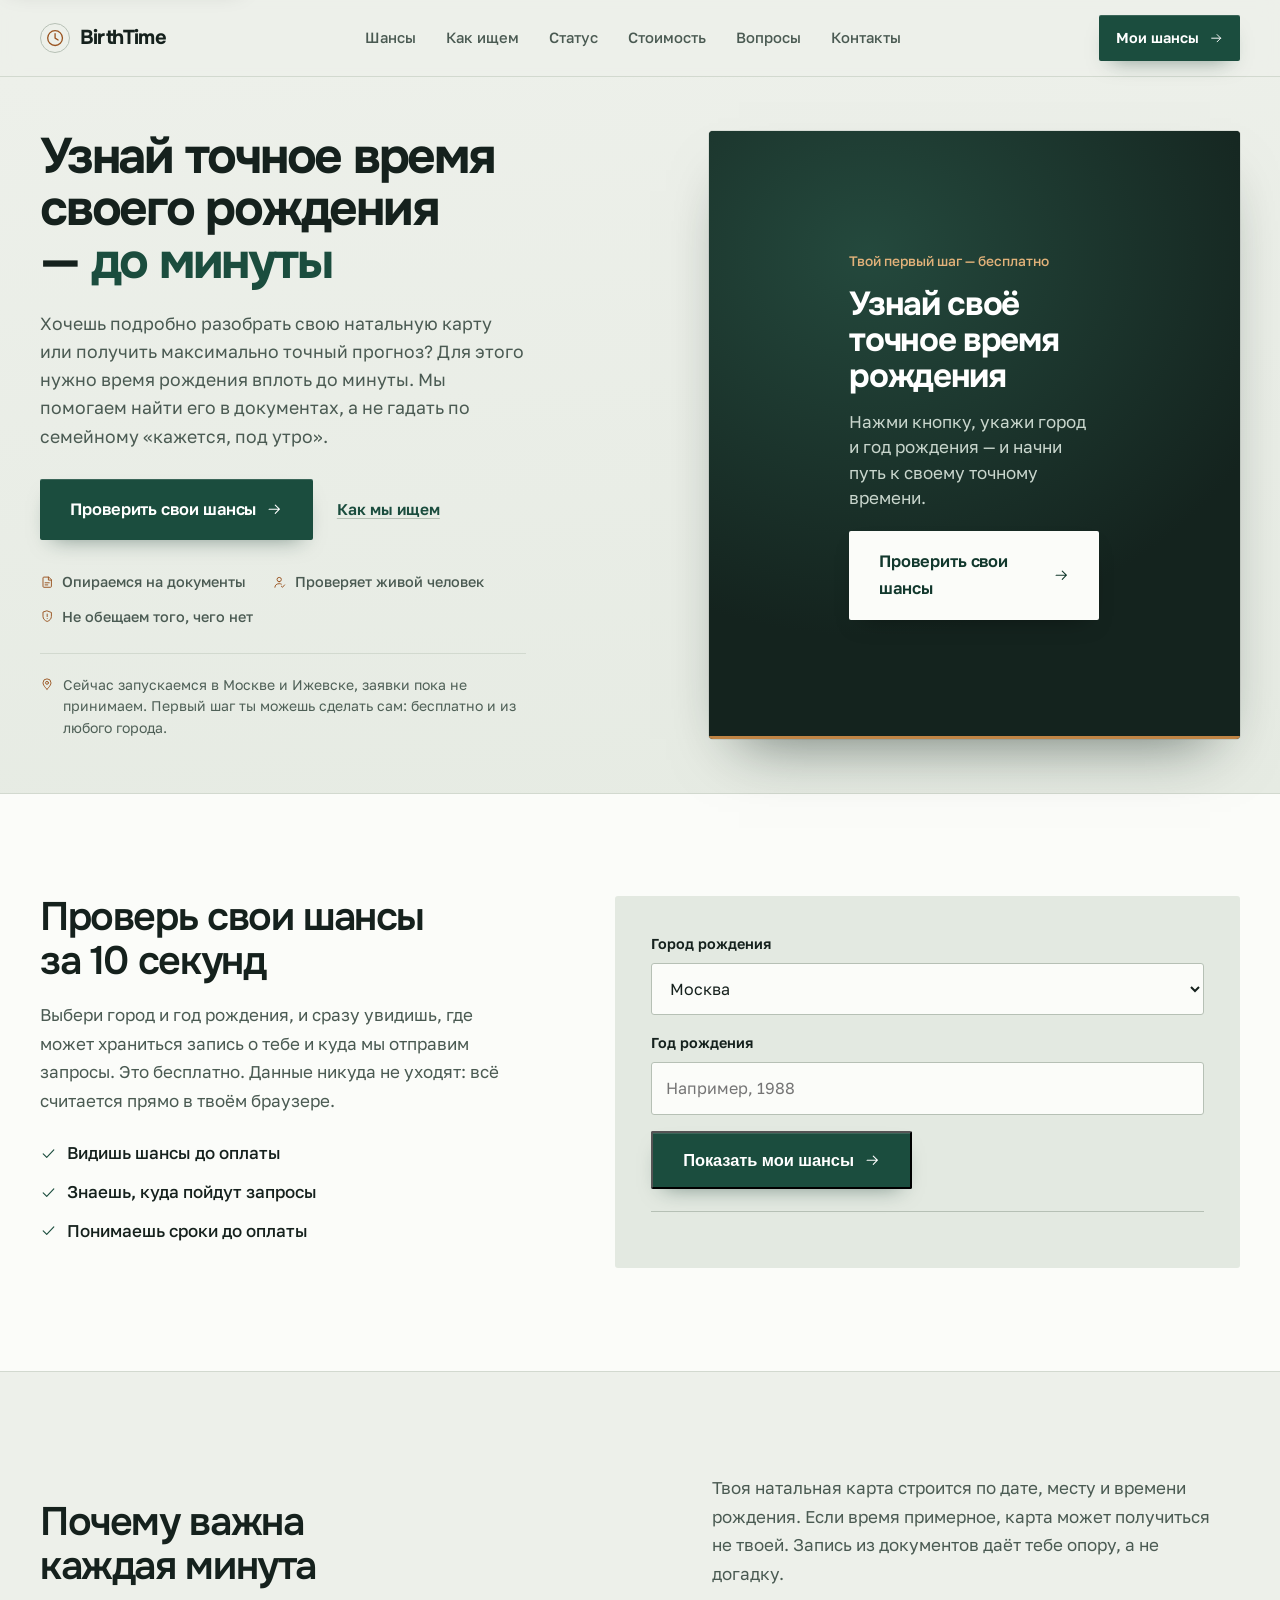
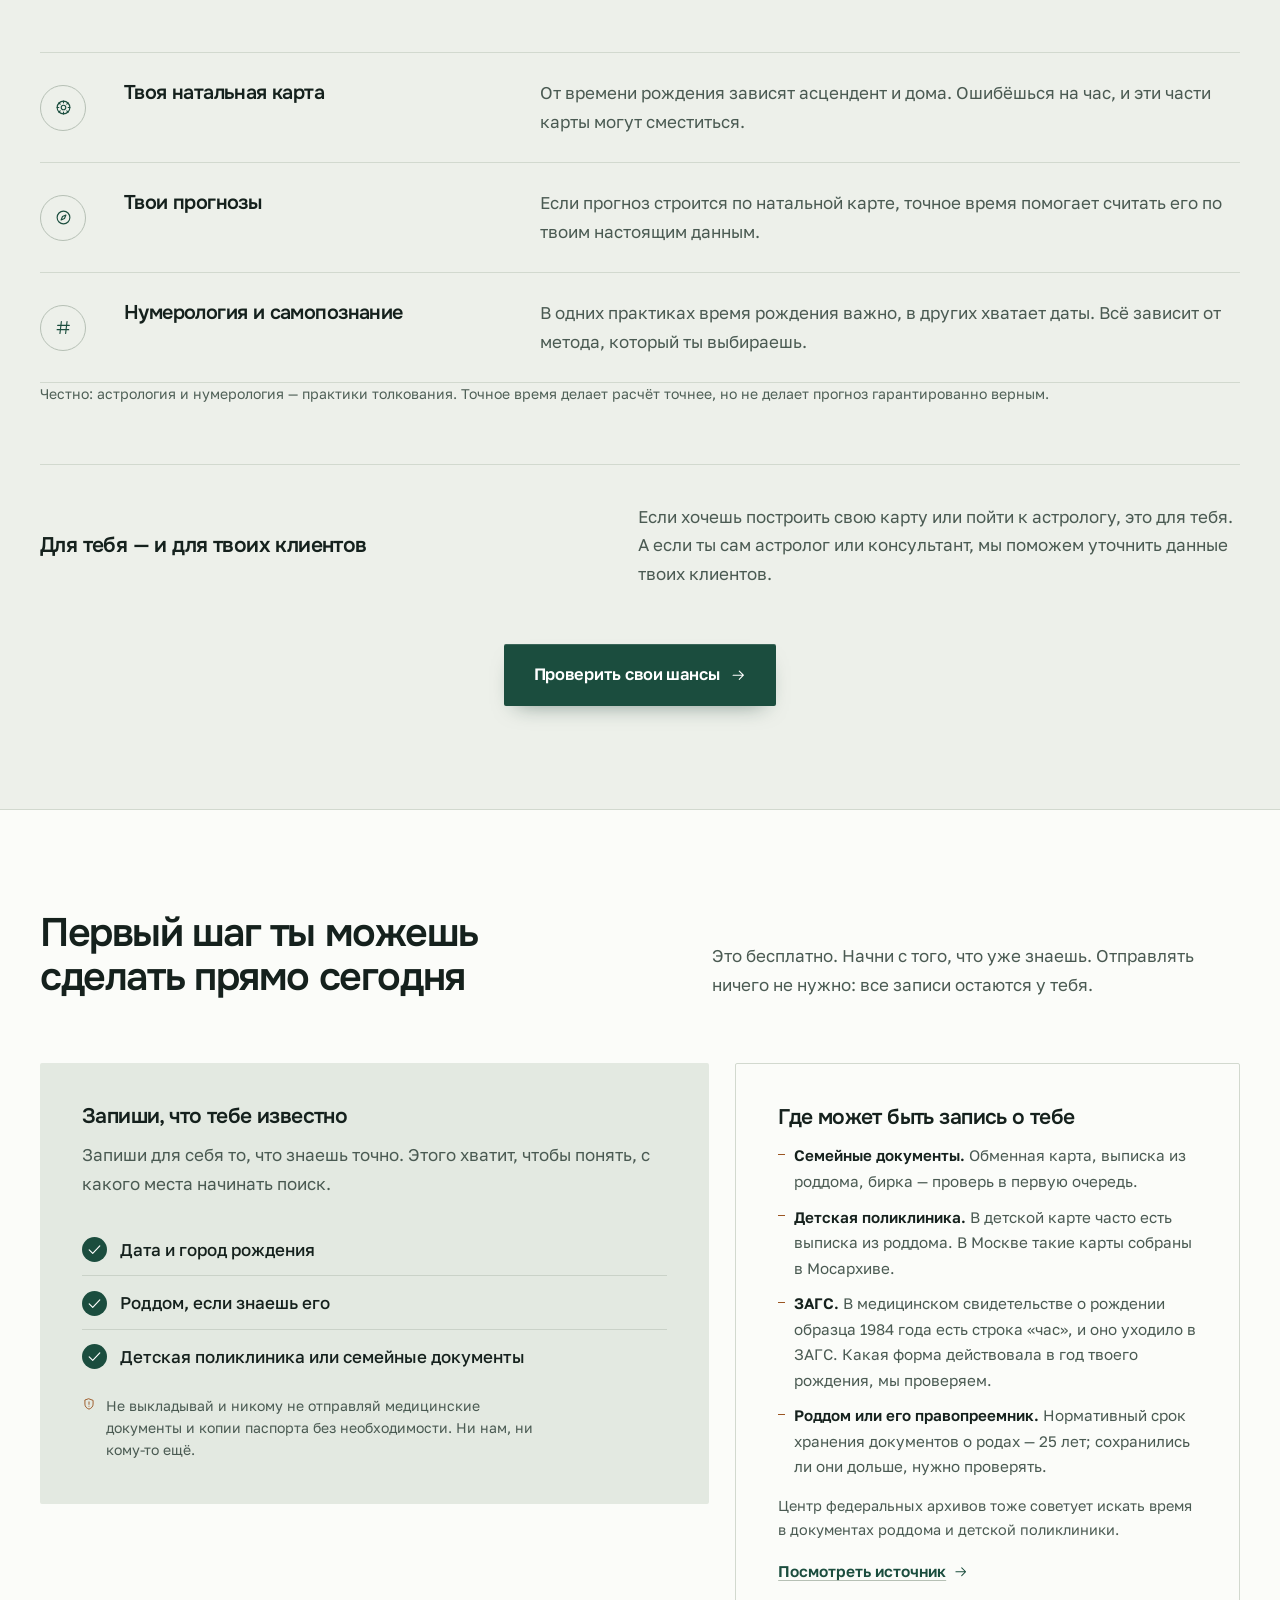
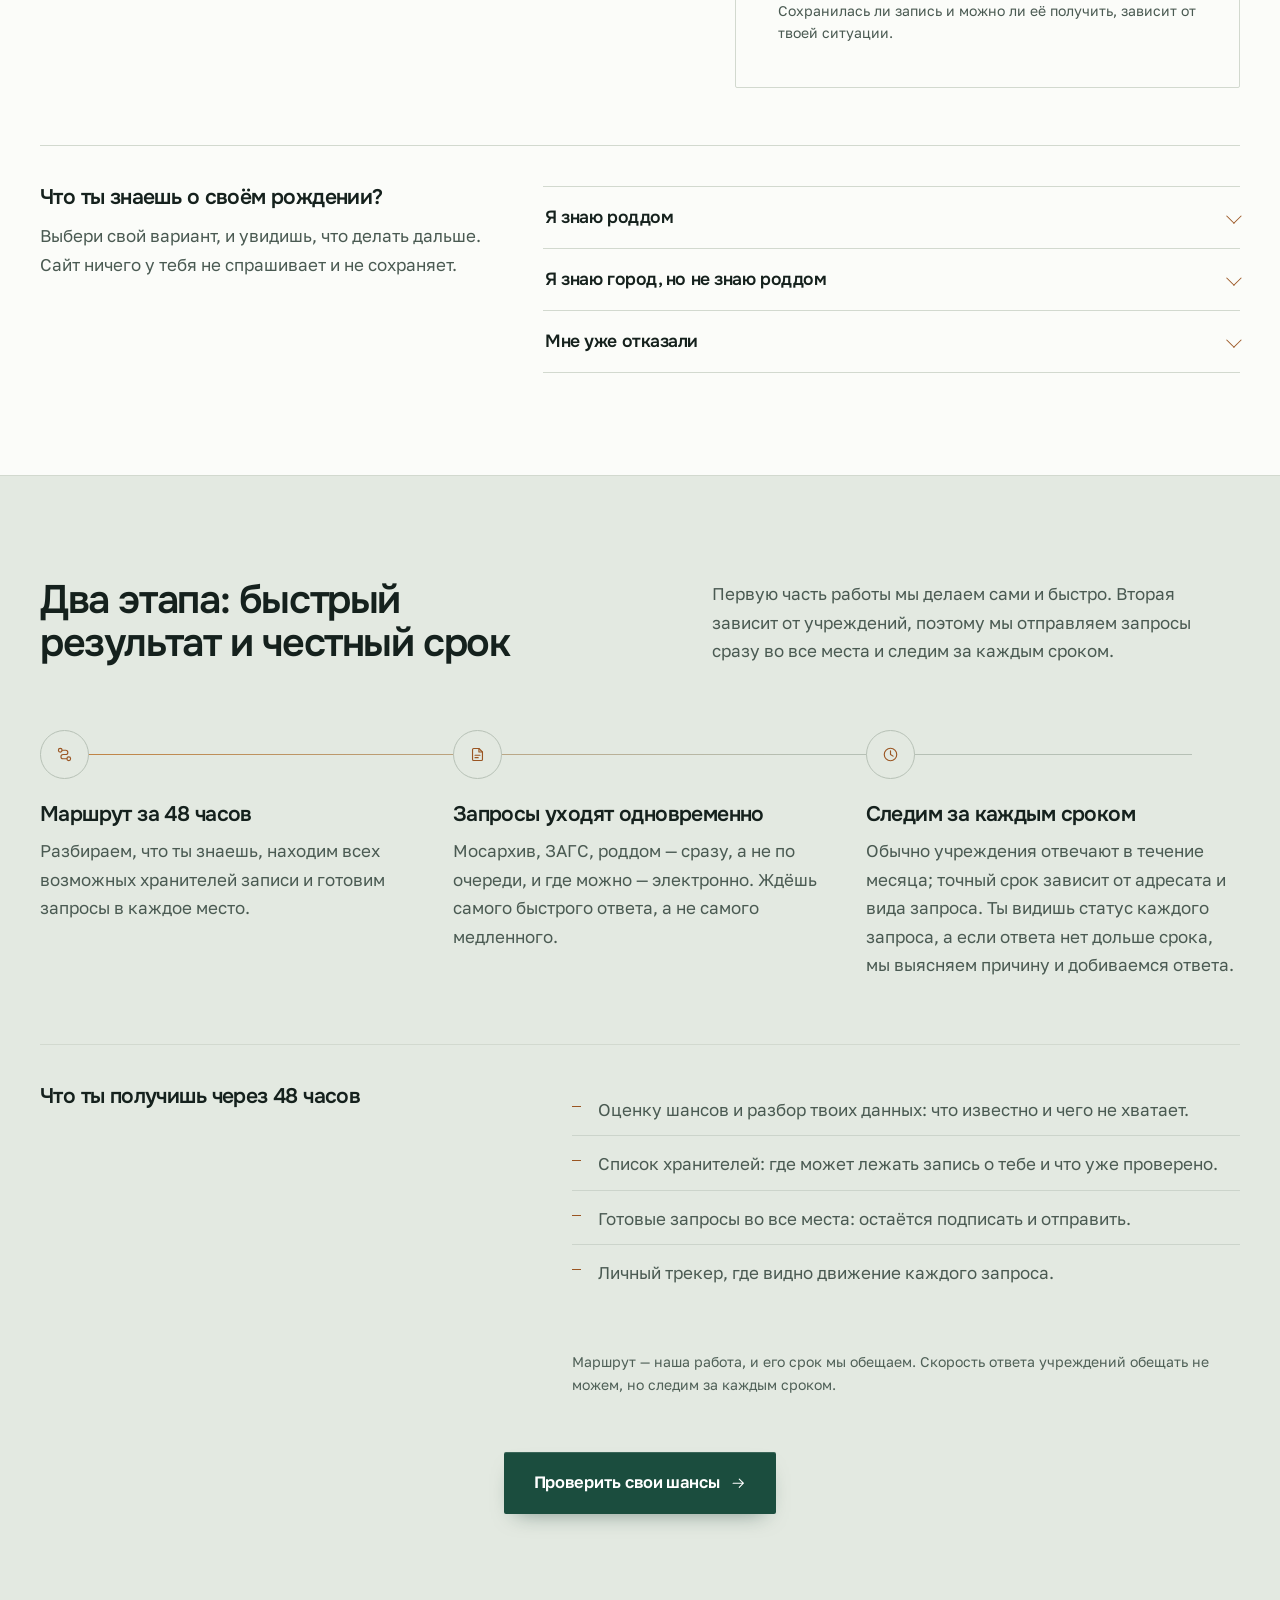
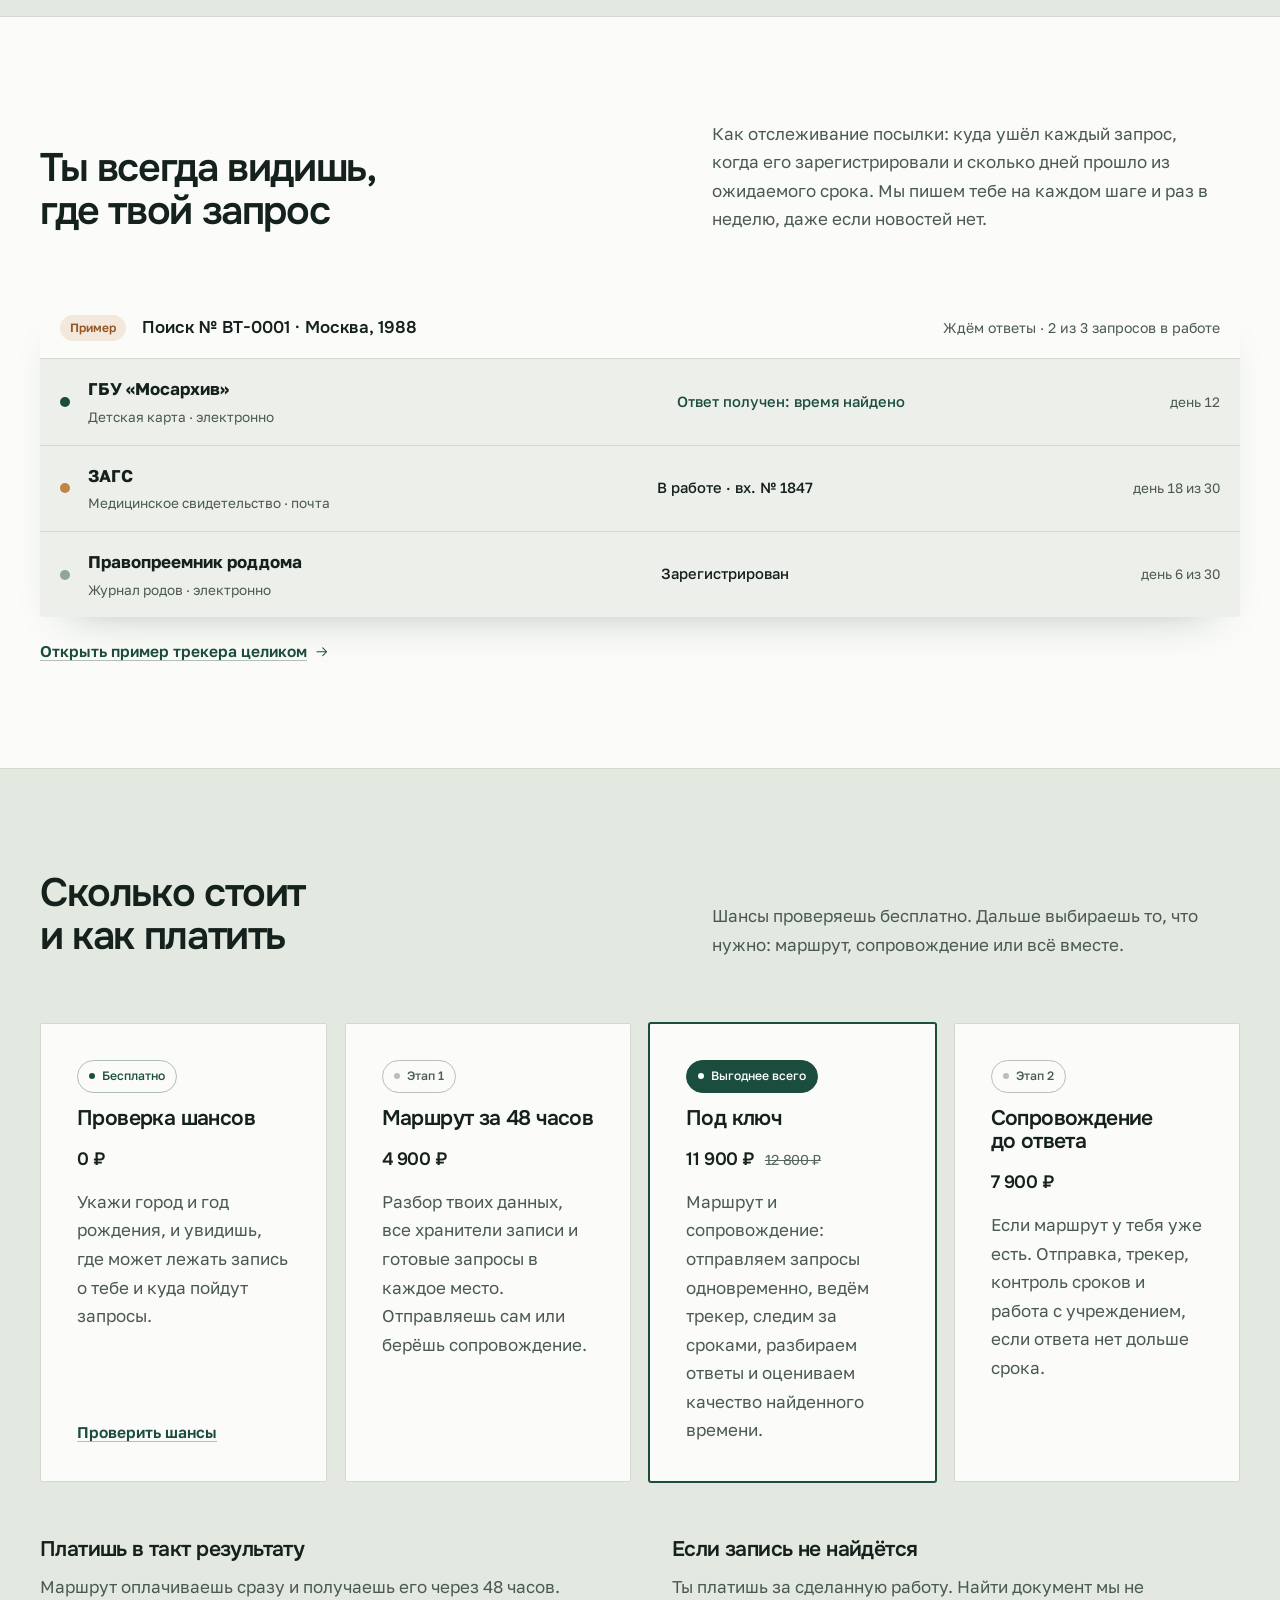
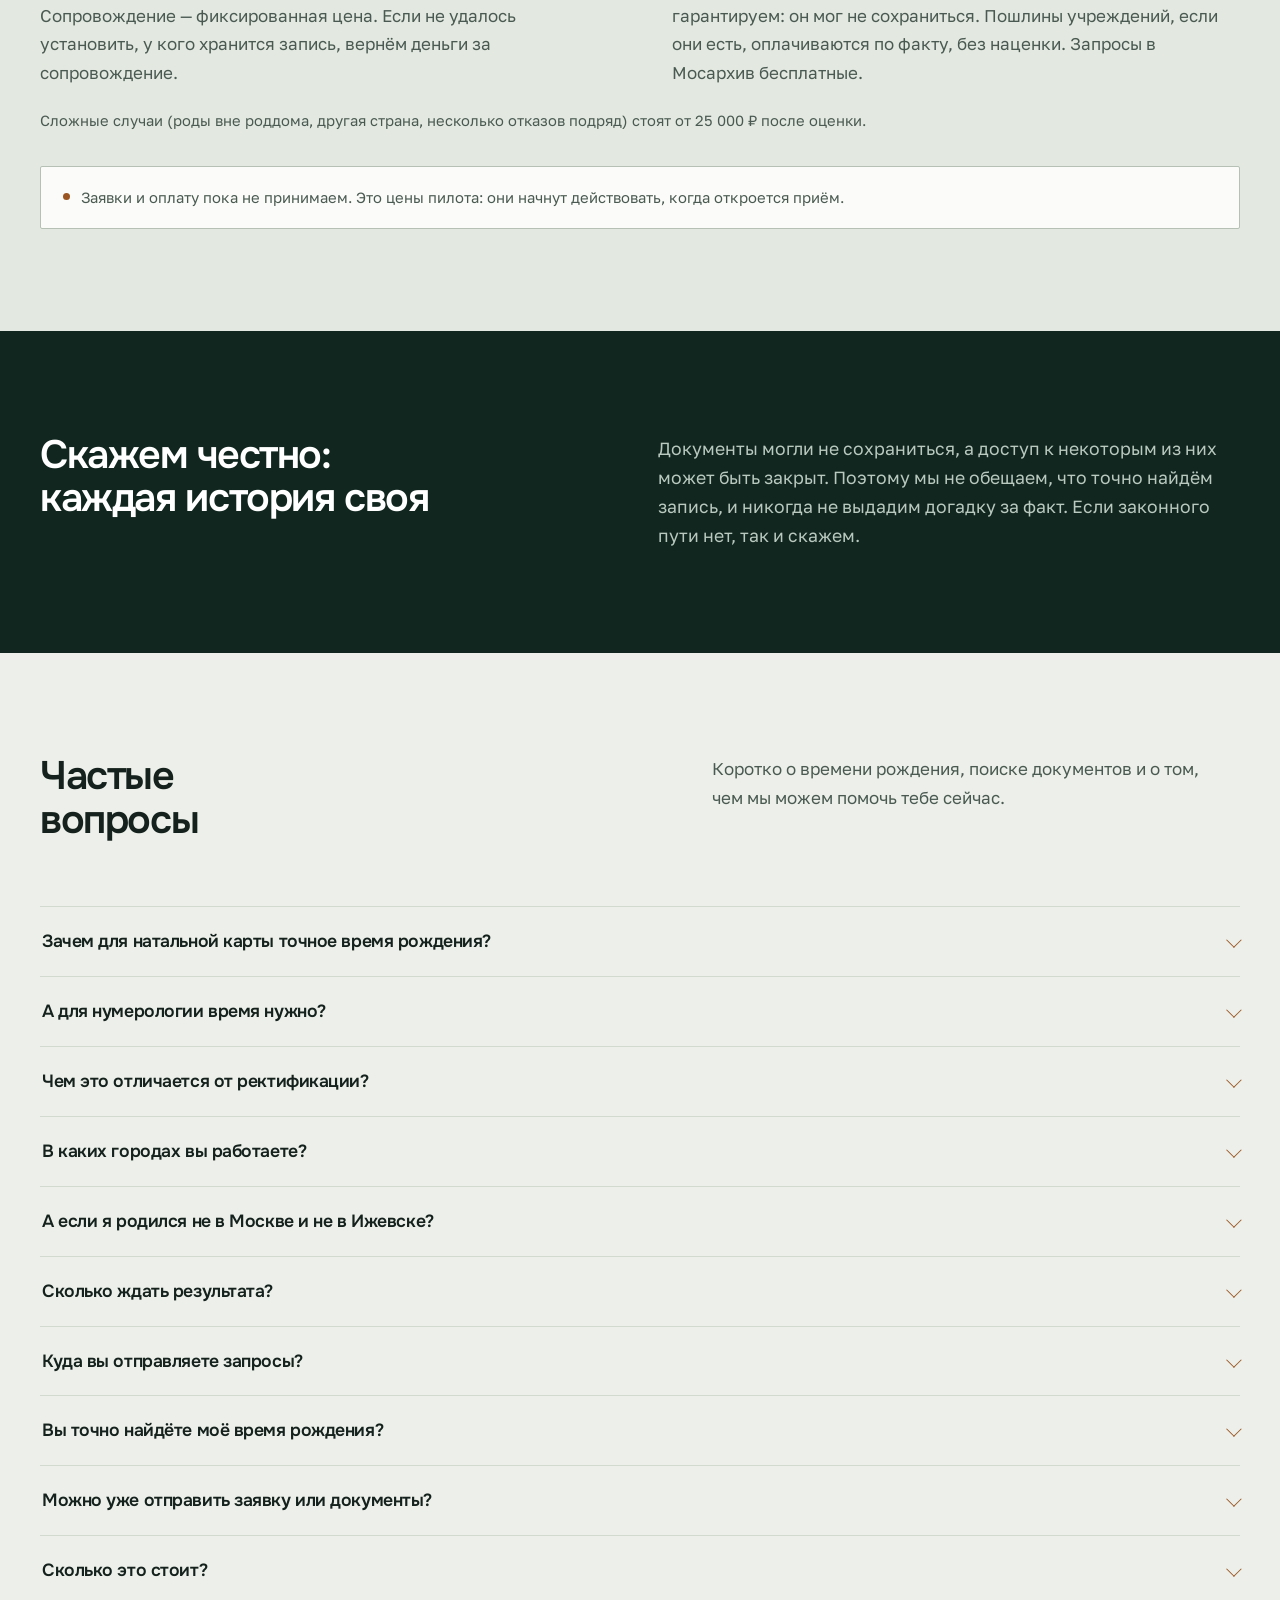
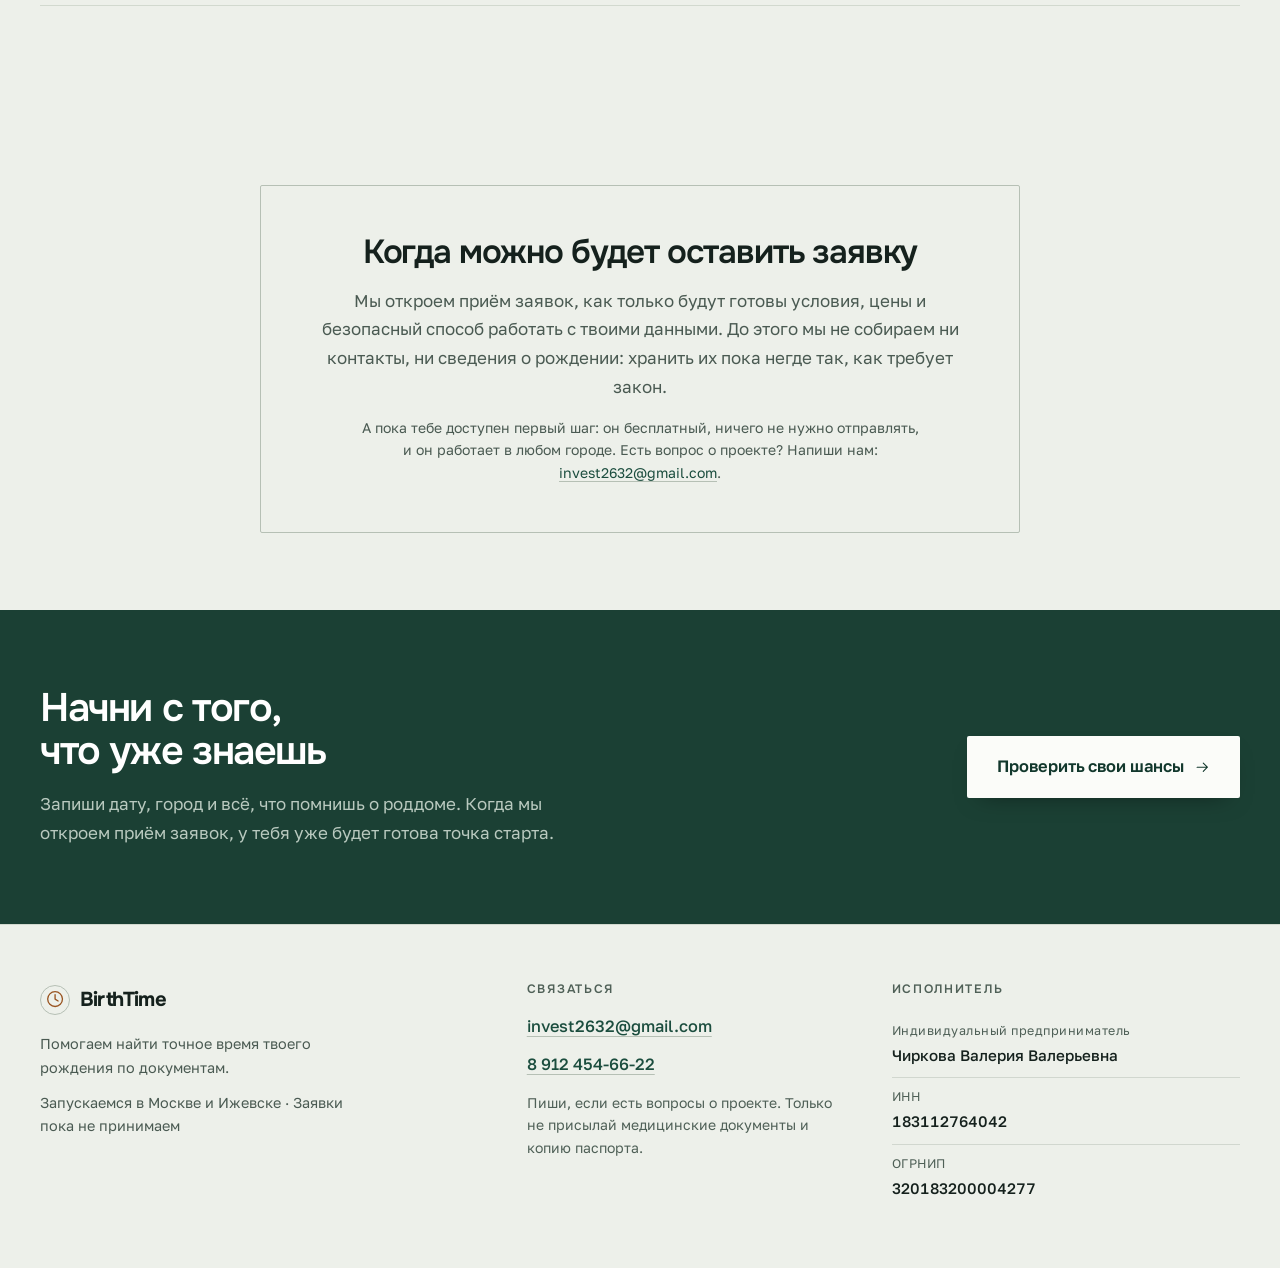
==== commit 27db9c18: "Raise end-card contrast and drop pulsing dot Co-Authored-By: Claude Opus 5.5 <noreply@anthropic.com>" ====
--- a/index.html
+++ b/index.html
@@ -13,7 +13,7 @@
 <link rel="preconnect" href="https://fonts.googleapis.com">
 <link rel="preconnect" href="https://fonts.gstatic.com" crossorigin>
 <link rel="stylesheet" href="https://fonts.googleapis.com/css2?family=Golos+Text:wght@400;500;600&amp;family=Onest:wght@500;600;700&amp;display=swap">
-<link rel="stylesheet" href="style.css?v=20261122e">
+<link rel="stylesheet" href="style.css?v=20261122f">
 </head>
 <body>
 
--- a/style.css
+++ b/style.css
@@ -155,7 +155,7 @@
 .act-end{display:grid;place-items:center;background:radial-gradient(120% 90% at 30% 20%,#24493d 0%,#14231e 70%)}
 .act-end::after{display:none}
 .act-end-inner{display:grid;gap:14px;justify-items:start;max-width:30ch;padding:clamp(26px,4vw,40px);color:#e9efe9}
-.act-end-kicker{font-size:.86rem;font-weight:500;color:var(--brass-l)}
+.act-end-kicker{font-size:.86rem;font-weight:500;color:#e2b27a}
 .act-end-title{font-family:Onest,system-ui,sans-serif;font-weight:700;font-size:clamp(1.7rem,2.6vw,2.2rem);line-height:1.08;letter-spacing:-.04em;color:#fff;text-wrap:balance}
 .act-end-text{color:#c9d6cd;line-height:1.5}
 .act-end .button{margin-top:6px}
@@ -402,7 +402,6 @@
   .reel-chips li:nth-child(1){animation-delay:-11.4s}
   .reel-chips li:nth-child(2){animation-delay:-10.85s}
   .reel-chips li:nth-child(3){animation-delay:-10.3s}
-  .rc-dot{animation:reel-dot 1.4s ease-in-out infinite}
   .reel-time{animation:reel-stamp 28s var(--ease) -7.3s infinite}
   .rt-ring{animation:reel-ring 28s ease-out -7s infinite}
   .act-end .button{animation:reel-pulse 2.4s ease-in-out infinite}
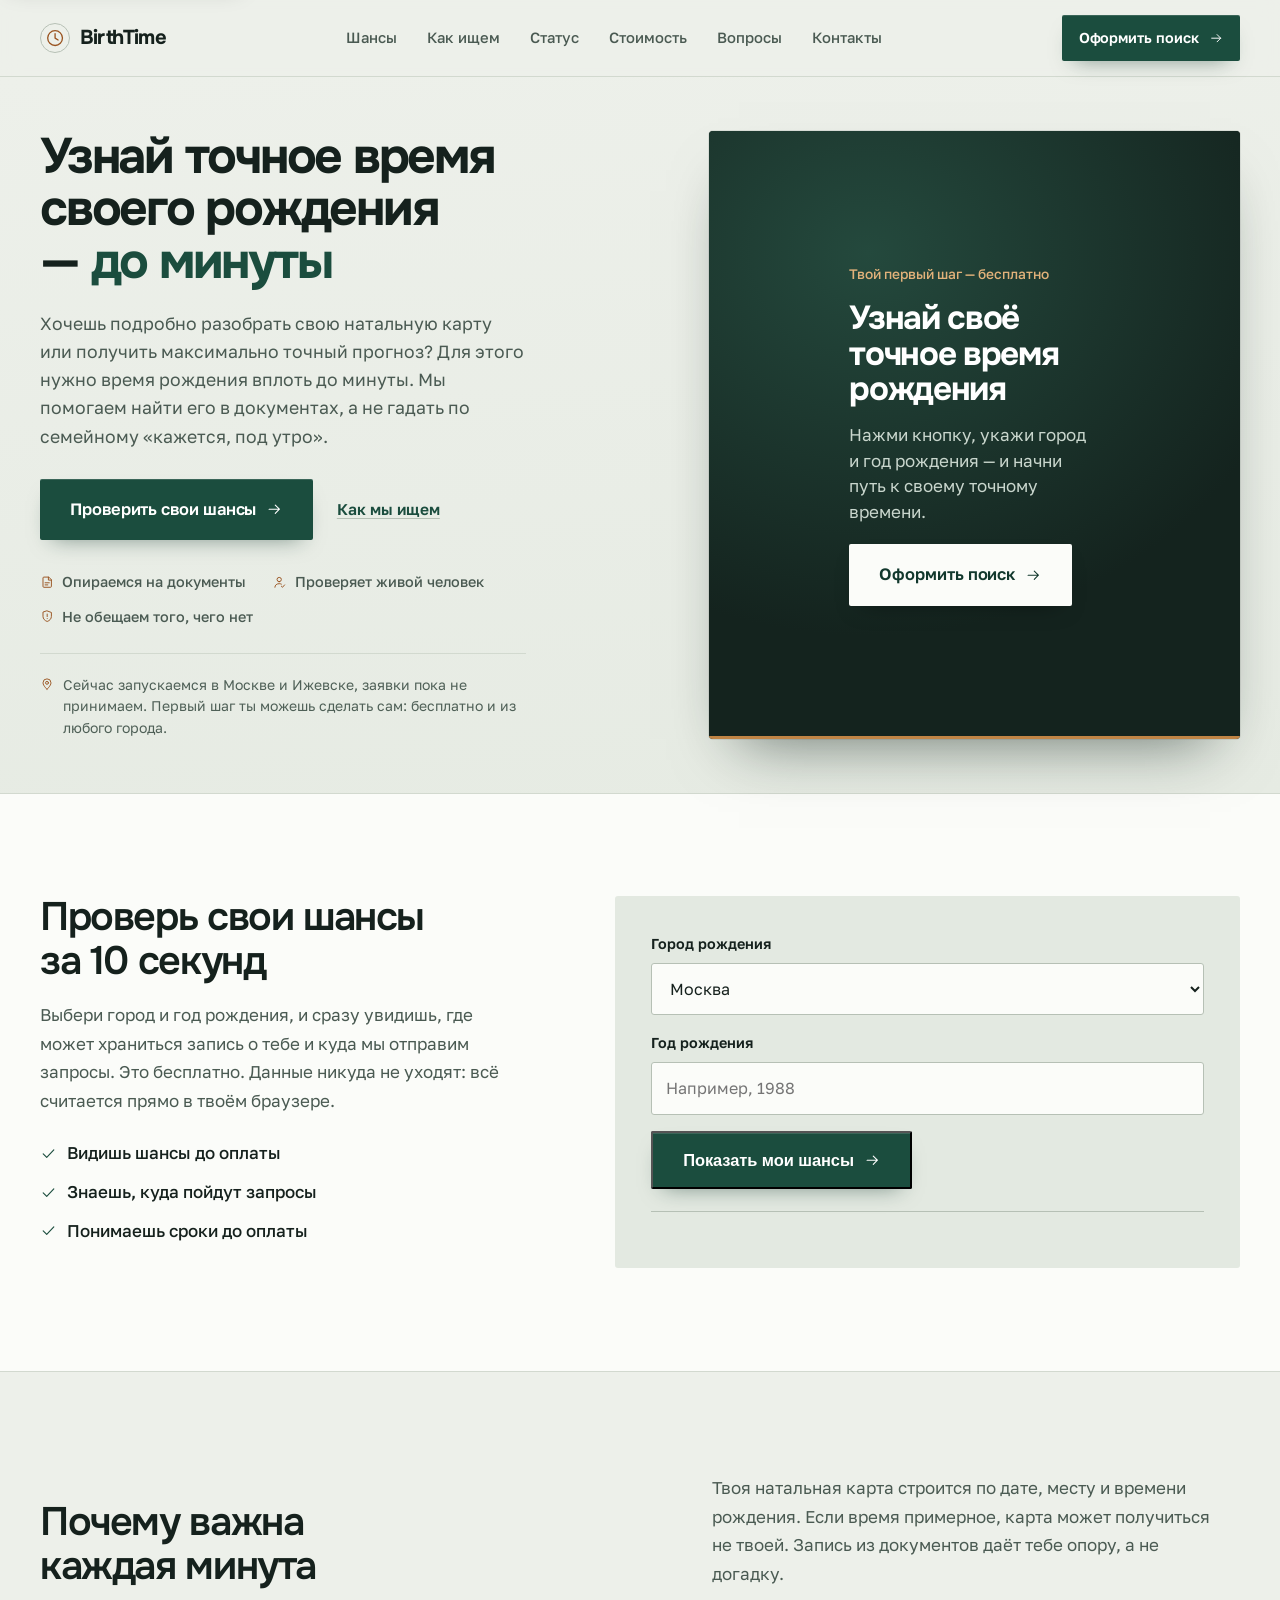
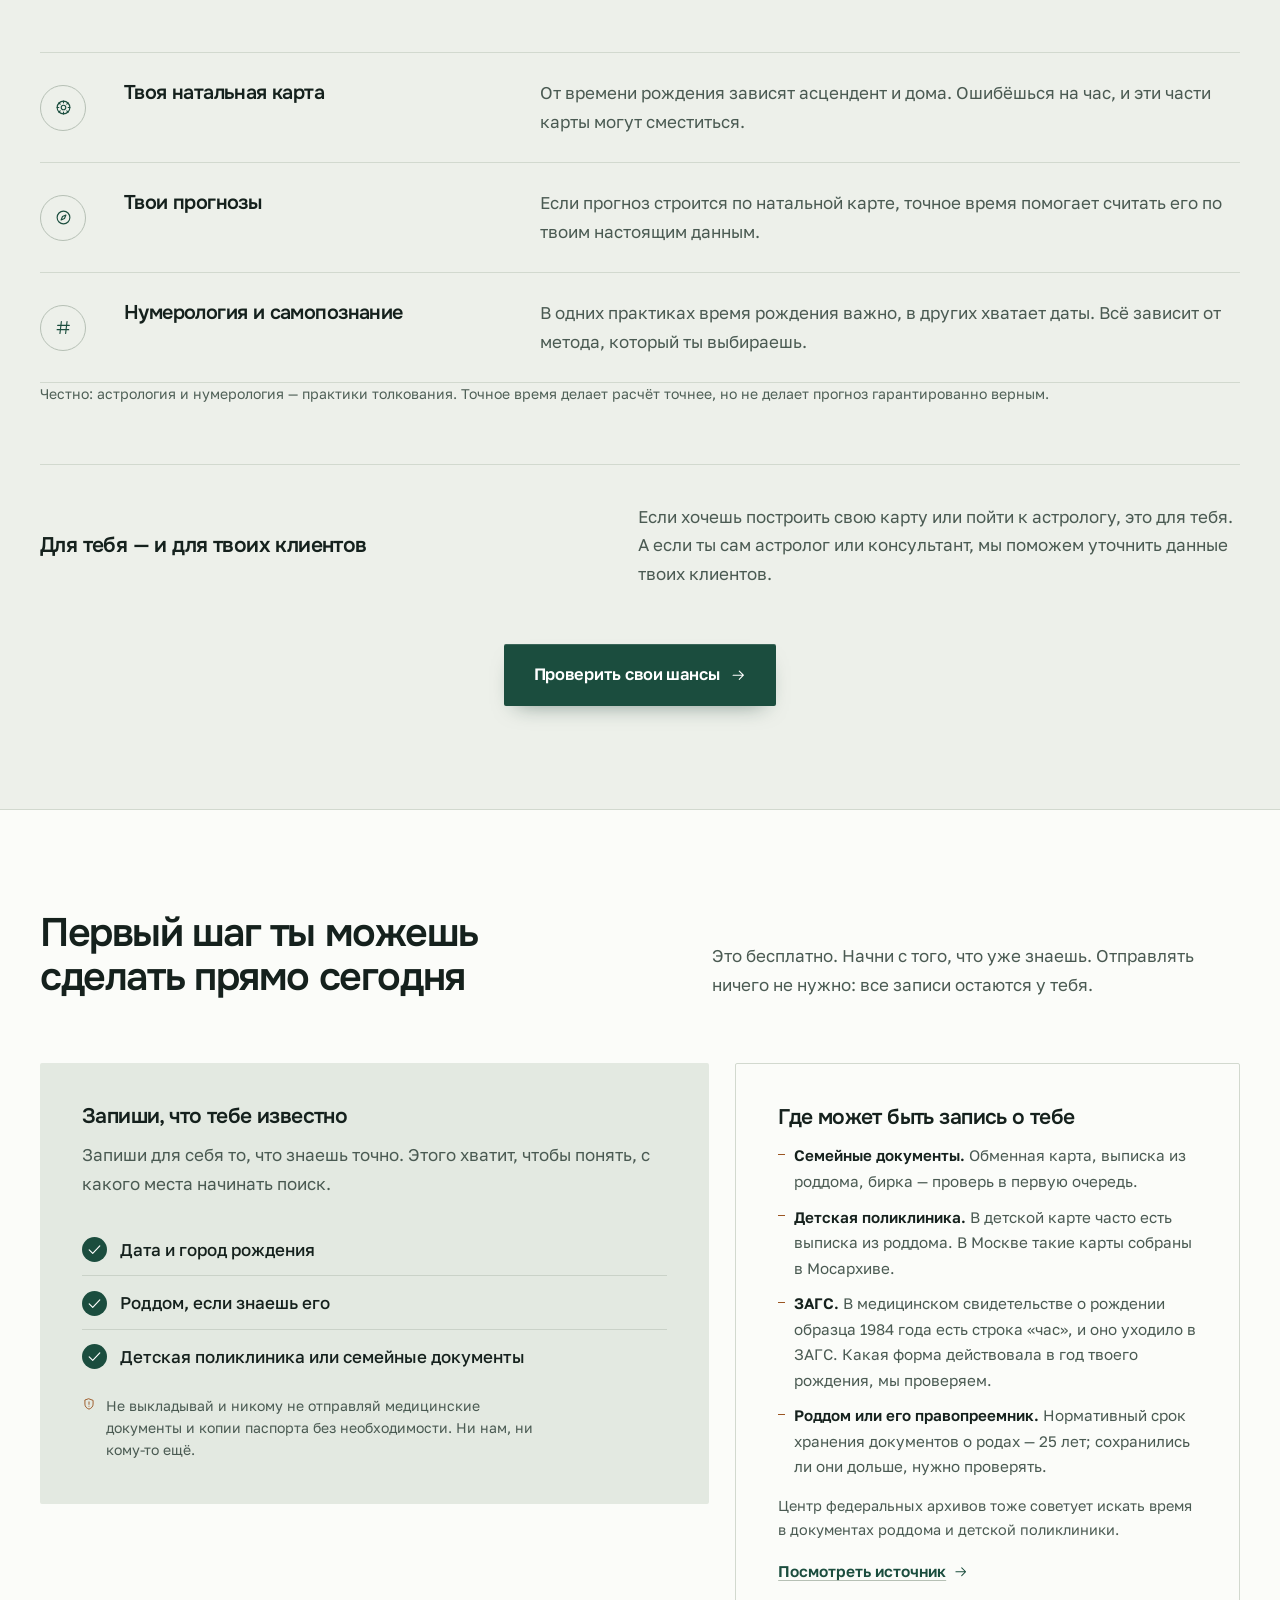
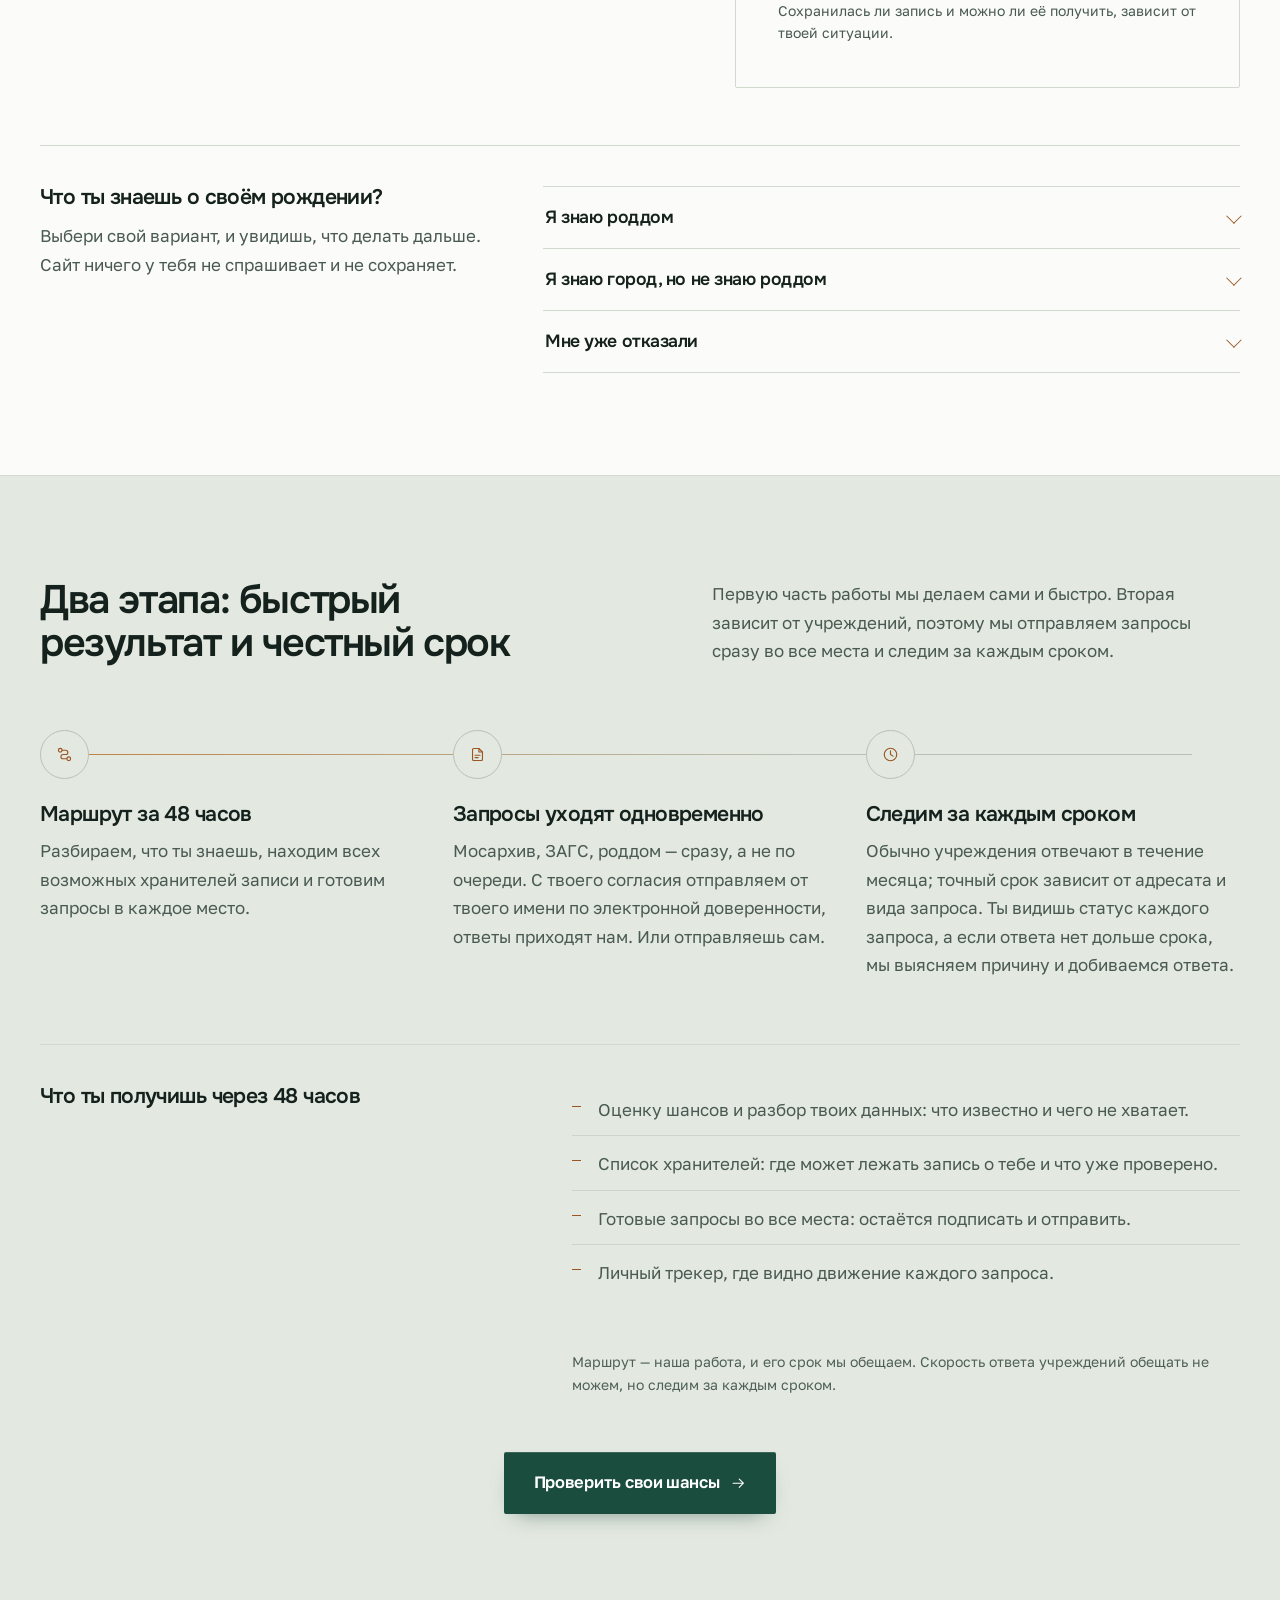
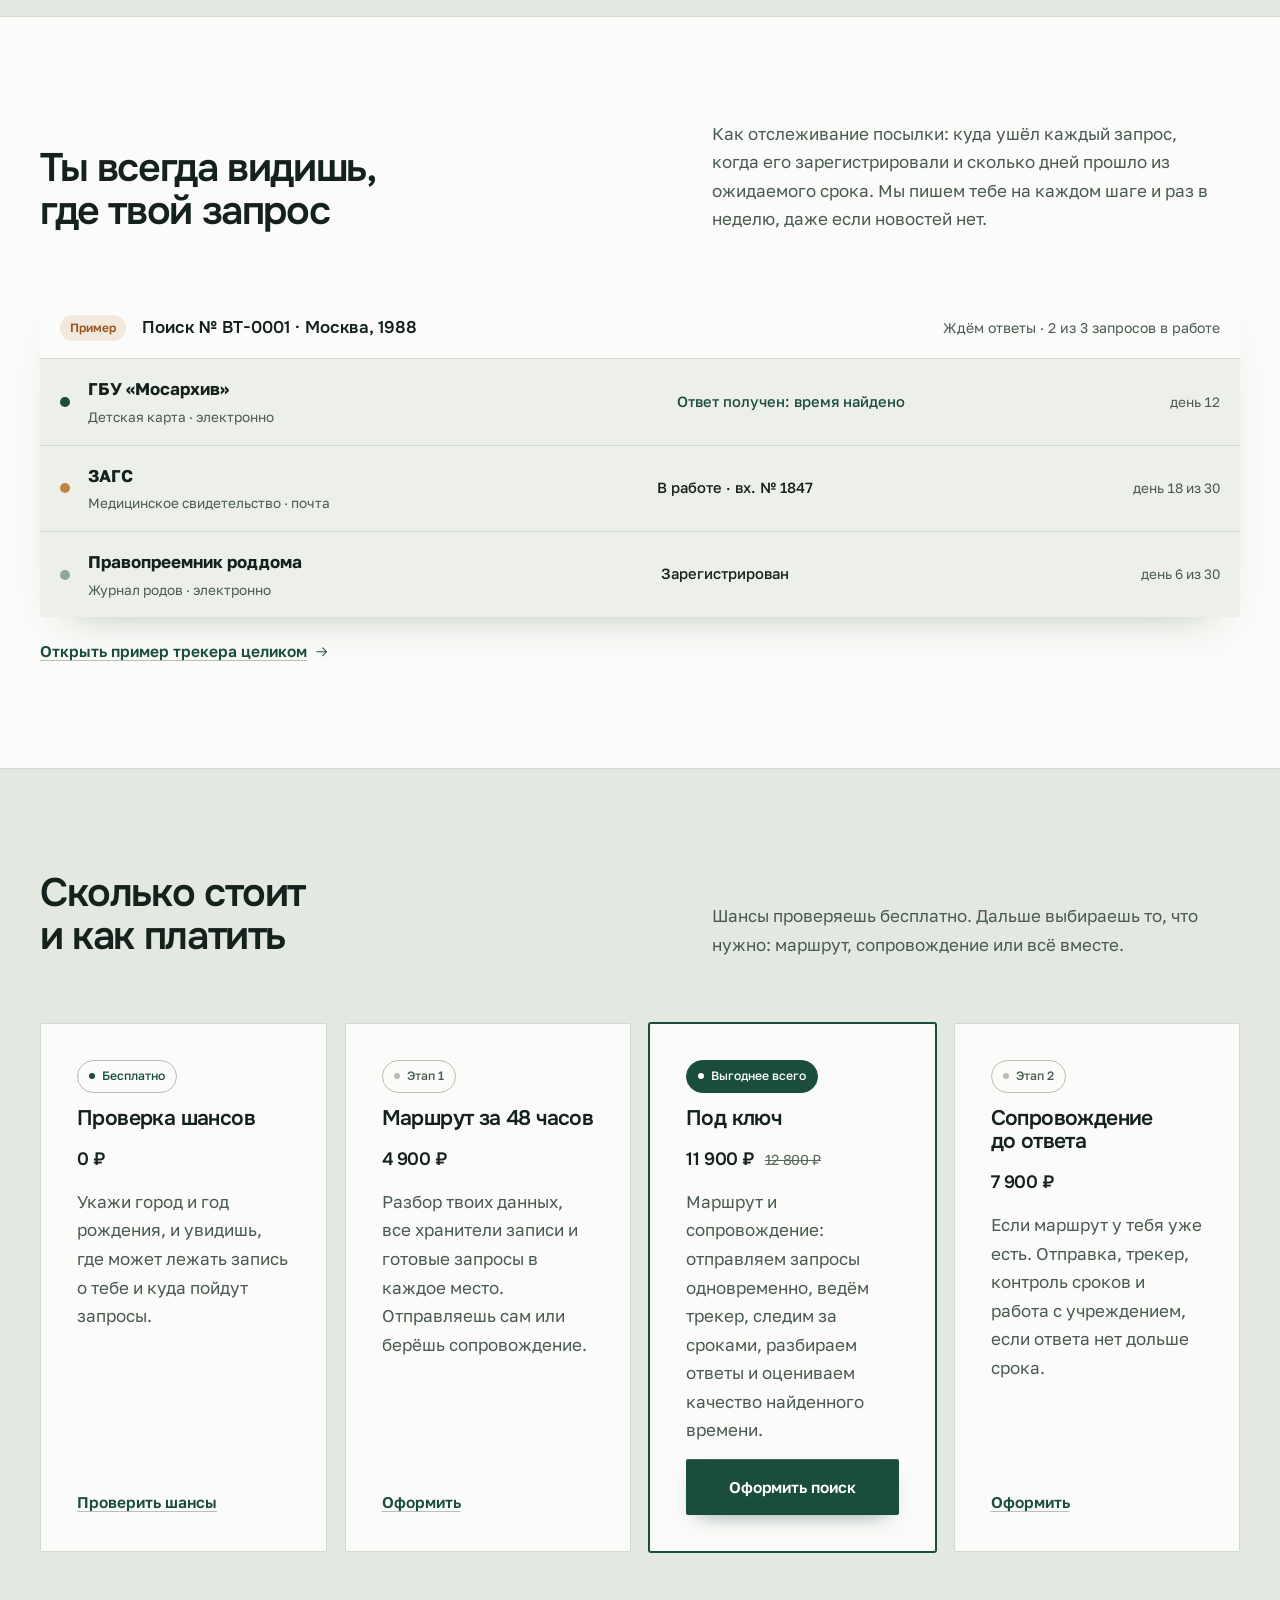
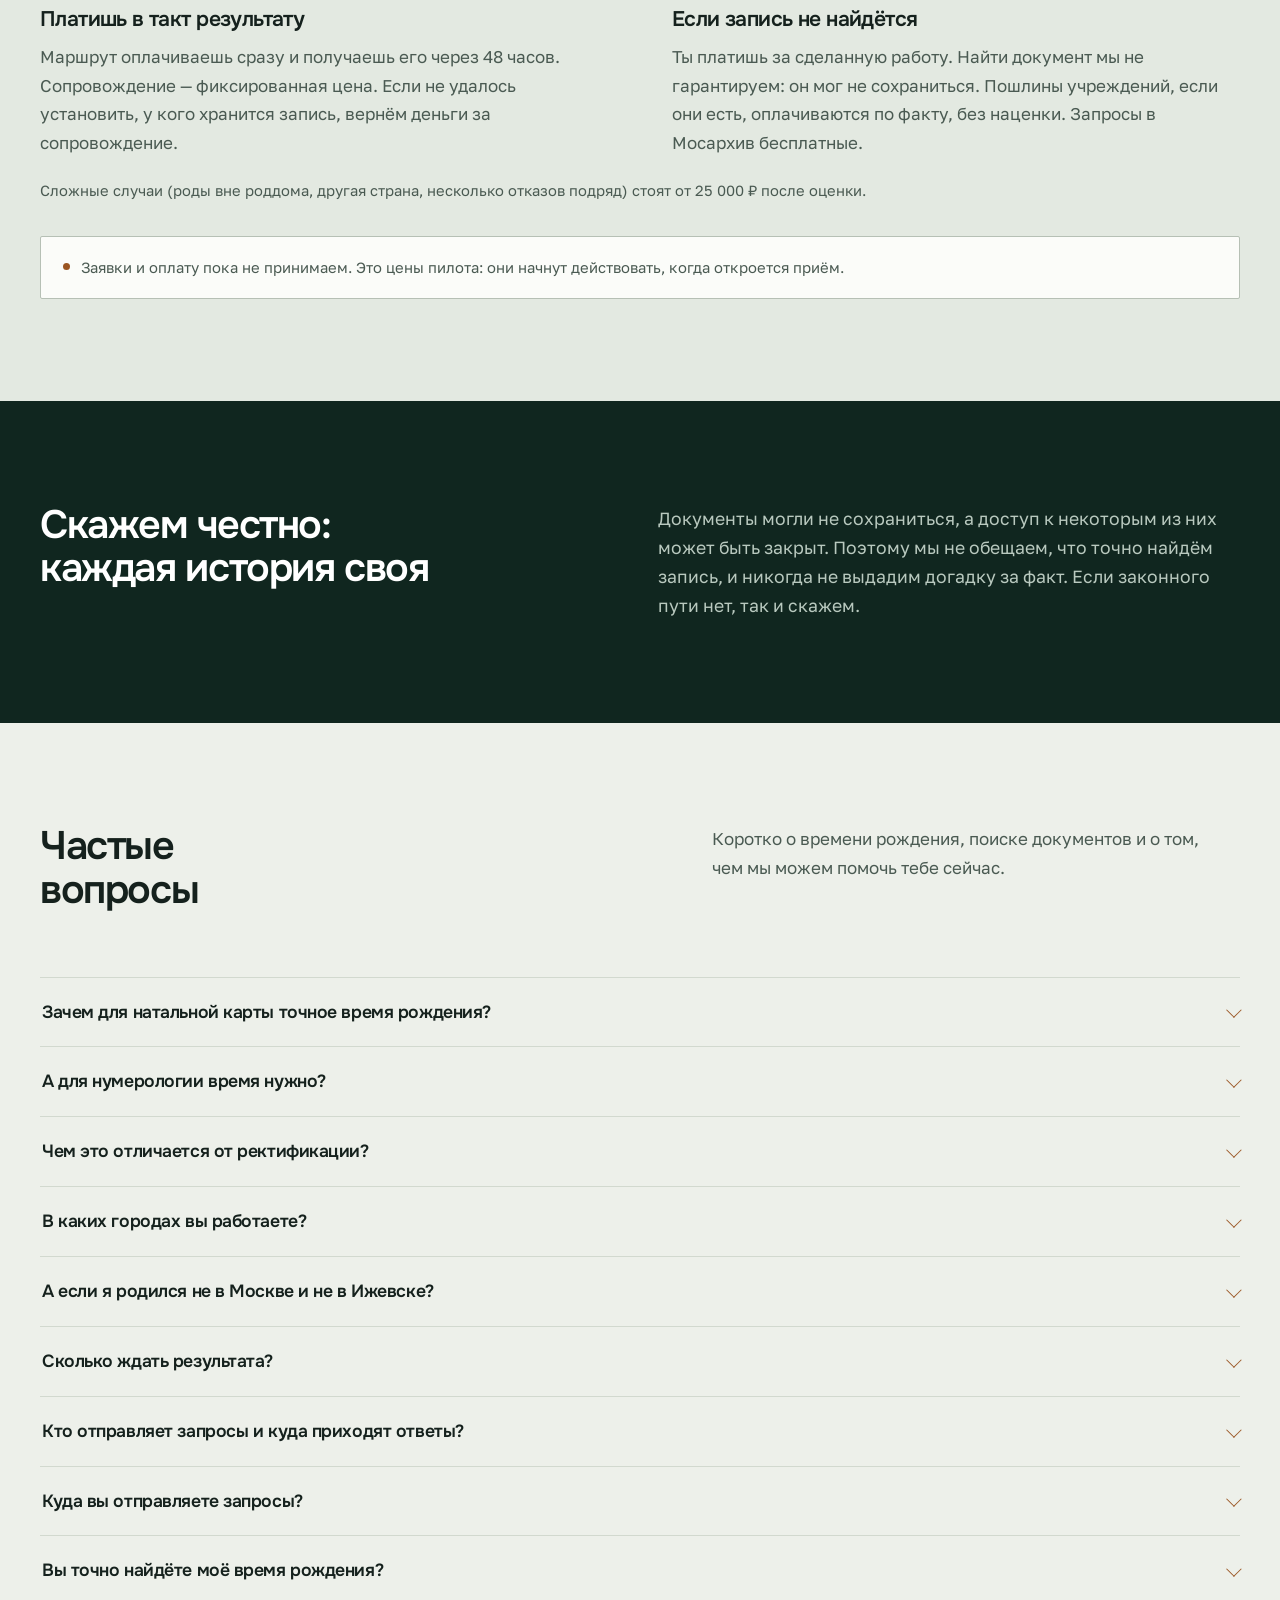
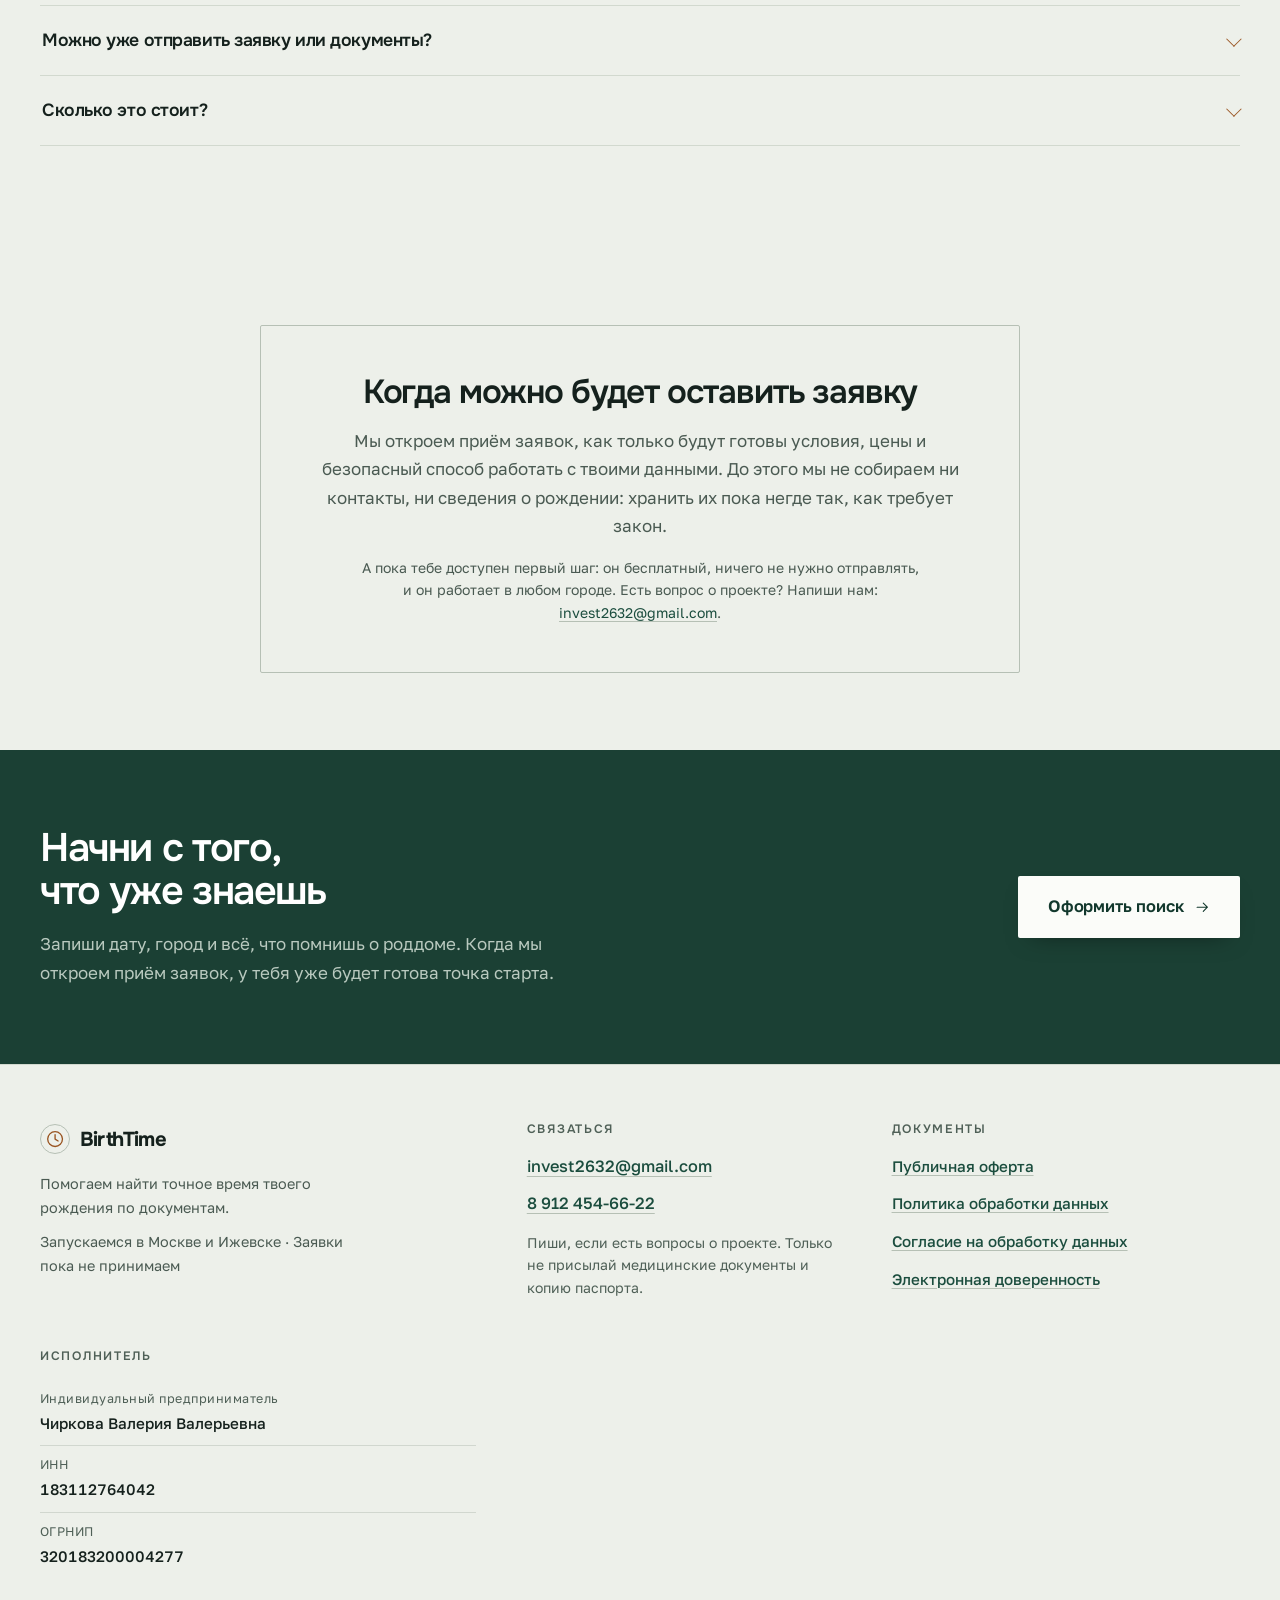
==== commit 25769959: "Order flow, e-power of attorney, legal documents and live tracker Оформление поиска в пять шагов: об" ====
--- a/index.html
+++ b/index.html
@@ -13,7 +13,7 @@
 <link rel="preconnect" href="https://fonts.googleapis.com">
 <link rel="preconnect" href="https://fonts.gstatic.com" crossorigin>
 <link rel="stylesheet" href="https://fonts.googleapis.com/css2?family=Golos+Text:wght@400;500;600&amp;family=Onest:wght@500;600;700&amp;display=swap">
-<link rel="stylesheet" href="style.css?v=20261122f">
+<link rel="stylesheet" href="style.css?v=20261122g">
 </head>
 <body>
 
@@ -56,7 +56,7 @@
       <a href="#questions">Вопросы</a>
       <a href="#contacts">Контакты</a>
     </nav>
-    <a class="button button-sm" href="#check">Мои шансы<svg class="icon" aria-hidden="true" width="16" height="16"><use href="#i-arrow"/></svg></a>
+    <a class="button button-sm" href="order.html">Оформить поиск<svg class="icon" aria-hidden="true" width="16" height="16"><use href="#i-arrow"/></svg></a>
   </div>
 </header>
 
@@ -119,7 +119,7 @@
             <p class="act-end-kicker">Твой первый шаг — бесплатно</p>
             <p class="act-end-title">Узнай своё точное время рождения</p>
             <p class="act-end-text">Нажми кнопку, укажи город и год рождения — и начни путь к своему точному времени.</p>
-            <a class="button button-lg button-light" href="#check">Проверить свои шансы<svg class="icon" aria-hidden="true" width="18" height="18"><use href="#i-arrow"/></svg></a>
+            <a class="button button-lg button-light" href="order.html">Оформить поиск<svg class="icon" aria-hidden="true" width="18" height="18"><use href="#i-arrow"/></svg></a>
           </div>
         </div>
       </div>
@@ -288,7 +288,7 @@
       <li class="step">
         <span class="step-node"><svg class="icon" aria-hidden="true" width="20" height="20"><use href="#i-source"/></svg></span>
         <h3>Запросы уходят одновременно</h3>
-        <p>Мосархив, ЗАГС, роддом — сразу, а не по очереди, и где можно — электронно. Ждёшь самого быстрого ответа, а не самого медленного.</p>
+        <p>Мосархив, ЗАГС, роддом — сразу, а не по очереди. С твоего согласия отправляем от твоего имени по электронной доверенности, ответы приходят нам. Или отправляешь сам.</p>
       </li>
       <li class="step">
         <span class="step-node"><svg class="icon" aria-hidden="true" width="20" height="20"><use href="#i-clock"/></svg></span>
@@ -357,9 +357,9 @@
     </div>
     <div class="pricing-grid pricing-grid-4">
       <article class="pricing-card"><p class="pricing-label">Бесплатно</p><h3>Проверка шансов</h3><p class="pricing-price">0 ₽</p><p>Укажи город и год рождения, и увидишь, где может лежать запись о тебе и куда пойдут запросы.</p><a class="link-strong" href="#check">Проверить шансы</a></article>
-      <article class="pricing-card"><p class="pricing-label">Этап 1</p><h3>Маршрут за 48 часов</h3><p class="pricing-price">4 900 ₽</p><p>Разбор твоих данных, все хранители записи и готовые запросы в каждое место. Отправляешь сам или берёшь сопровождение.</p></article>
-      <article class="pricing-card is-featured"><p class="pricing-label">Выгоднее всего</p><h3>Под ключ</h3><p class="pricing-price">11 900 ₽ <s>12 800 ₽</s></p><p>Маршрут и сопровождение: отправляем запросы одновременно, ведём трекер, следим за сроками, разбираем ответы и оцениваем качество найденного времени.</p></article>
-      <article class="pricing-card"><p class="pricing-label">Этап 2</p><h3>Сопровождение до ответа</h3><p class="pricing-price">7 900 ₽</p><p>Если маршрут у тебя уже есть. Отправка, трекер, контроль сроков и работа с учреждением, если ответа нет дольше срока.</p></article>
+      <article class="pricing-card"><p class="pricing-label">Этап 1</p><h3>Маршрут за 48 часов</h3><p class="pricing-price">4 900 ₽</p><p>Разбор твоих данных, все хранители записи и готовые запросы в каждое место. Отправляешь сам или берёшь сопровождение.</p><a class="link-strong" href="order.html?tariff=route">Оформить</a></article>
+      <article class="pricing-card is-featured"><p class="pricing-label">Выгоднее всего</p><h3>Под ключ</h3><p class="pricing-price">11 900 ₽ <s>12 800 ₽</s></p><p>Маршрут и сопровождение: отправляем запросы одновременно, ведём трекер, следим за сроками, разбираем ответы и оцениваем качество найденного времени.</p><a class="button" href="order.html?tariff=full">Оформить поиск</a></article>
+      <article class="pricing-card"><p class="pricing-label">Этап 2</p><h3>Сопровождение до ответа</h3><p class="pricing-price">7 900 ₽</p><p>Если маршрут у тебя уже есть. Отправка, трекер, контроль сроков и работа с учреждением, если ответа нет дольше срока.</p><a class="link-strong" href="order.html?tariff=support">Оформить</a></article>
     </div>
     <div class="payment-explainer"><div><h3>Платишь в такт результату</h3><p>Маршрут оплачиваешь сразу и получаешь его через 48 часов. Сопровождение — фиксированная цена. Если не удалось установить, у кого хранится запись, вернём деньги за сопровождение.</p></div><div><h3>Если запись не найдётся</h3><p>Ты платишь за сделанную работу. Найти документ мы не гарантируем: он мог не сохраниться. Пошлины учреждений, если они есть, оплачиваются по факту, без наценки. Запросы в Мосархив бесплатные.</p></div></div>
     <p class="pricing-note">Сложные случаи (роды вне роддома, другая страна, несколько отказов подряд) стоят от 25 000 ₽ после оценки.</p>
@@ -403,6 +403,10 @@
     <details>
       <summary>Сколько ждать результата?</summary>
       <div class="faq-body"><p>Маршрут ты получишь через 48 часов: это наша часть работы. Ответы учреждений обычно приходят в течение месяца; точный срок зависит от адресата и вида запроса. Мы отправляем запросы сразу во все места, поэтому первый ответ может прийти раньше. Статус каждого запроса видно в твоём трекере.</p></div>
+    </details>
+    <details>
+      <summary>Кто отправляет запросы и куда приходят ответы?</summary>
+      <div class="faq-body"><p>Как удобнее тебе. Можно подписать на сайте электронную доверенность — кодом из письма. Тогда мы сами отправляем запросы от твоего имени, ответы приходят нам, а ты получаешь письмо о каждом шаге и итог. Можно отправить запросы самому: мы подготовим письма и адреса, ответы придут тебе, а ты перешлёшь их нам для разбора. Если учреждение не примет электронную доверенность, пришлём готовое письмо для самостоятельной отправки без доплаты.</p></div>
     </details>
     <details>
       <summary>Куда вы отправляете запросы?</summary>
@@ -437,7 +441,7 @@
       <h2>Начни с того,<br>что уже знаешь</h2>
       <p>Запиши дату, город и всё, что помнишь о роддоме. Когда мы откроем приём заявок, у тебя уже будет готова точка старта.</p>
     </div>
-    <a class="button button-lg button-light" href="#check">Проверить свои шансы<svg class="icon" aria-hidden="true" width="18" height="18"><use href="#i-arrow"/></svg></a>
+    <a class="button button-lg button-light" href="order.html">Оформить поиск<svg class="icon" aria-hidden="true" width="18" height="18"><use href="#i-arrow"/></svg></a>
   </div>
 </section>
 
@@ -461,6 +465,16 @@
         <li><a href="tel:+79124546622">8 912 454-66-22</a></li>
       </ul>
       <p class="note">Пиши, если есть вопросы о проекте. Только не присылай медицинские документы и копию паспорта.</p>
+    </div>
+
+    <div class="footer-col">
+      <h3>Документы</h3>
+      <ul class="contact-list footer-docs">
+        <li><a href="legal/offer.html">Публичная оферта</a></li>
+        <li><a href="legal/privacy.html">Политика обработки данных</a></li>
+        <li><a href="legal/consent.html">Согласие на обработку данных</a></li>
+        <li><a href="legal/power-of-attorney.html">Электронная доверенность</a></li>
+      </ul>
     </div>
 
     <div class="footer-col">
@@ -488,6 +502,6 @@
 {"@type":"Question","name":"Сколько это стоит?","acceptedAnswer":{"@type":"Answer","text":"Проверка шансов — бесплатно. Маршрут за 48 часов — 4 900 ₽, сопровождение до ответа — 7 900 ₽, всё вместе — 11 900 ₽. Сложные случаи — от 25 000 ₽."}}]}
 </script>
 
-<script src="app.js?v=20261122d" defer></script>
+<script src="app.js?v=20261122g" defer></script>
 </body>
 </html>
--- a/style.css
+++ b/style.css
@@ -665,3 +665,92 @@
   .st-req-meta{grid-template-columns:1fr}
   .st-events li{grid-template-columns:1fr;gap:2px}
 }
+
+/* ─ Оформление поиска ───────────────────────────────────── */
+.ord{padding-block:clamp(32px,4vw,56px) clamp(56px,6vw,90px);max-width:880px}
+.ord h1{font-size:clamp(2rem,3.6vw,2.8rem)}
+.ord-lead{margin-top:12px;color:var(--ink-2);max-width:60ch}
+.ord-demo{margin-bottom:24px;padding:14px 18px;border:1px solid var(--line-2);border-radius:3px;background:var(--card);font-size:.92rem;color:var(--ink-2)}
+.ord-demo b{color:var(--brass)}
+.ord-steps{list-style:none;margin:28px 0 30px;padding:0;display:grid;grid-template-columns:repeat(5,minmax(0,1fr));gap:8px}
+.ord-steps li{display:grid;gap:8px;font-size:.84rem;color:var(--ink-2)}
+.ord-steps li span{display:grid;place-items:center;width:30px;height:30px;border-radius:50%;border:1px solid var(--line-2);background:var(--card);font-weight:600;color:var(--ink-2)}
+.ord-steps li.is-now{color:var(--ink);font-weight:600}
+.ord-steps li.is-now span{border-color:var(--green);background:var(--green);color:#fff}
+.ord-steps li.is-done span{border-color:var(--green);color:var(--green)}
+.ord-step{padding:clamp(22px,3vw,34px);background:var(--card);border:1px solid var(--line);border-radius:4px}
+.ord-step h2{font-size:1.6rem;margin-bottom:18px}
+.ord-note{color:var(--ink-2);font-size:.95rem;margin-bottom:18px}
+.ord-grid{display:grid;grid-template-columns:repeat(2,minmax(0,1fr));gap:16px 18px}
+.field-wide{grid-column:1/-1}
+.hint{font-size:.82rem;color:#4f6057}
+.ord-check label,.ord-docs label,.ord-consents label{display:flex;align-items:flex-start;gap:10px;font-weight:400;font-size:.95rem;line-height:1.45;cursor:pointer}
+.ord-check input,.ord-docs input,.ord-consents input{width:18px;height:18px;min-height:0;margin-top:2px;flex:none;accent-color:var(--green)}
+.ord-docs{border:0;padding:0;margin:0;display:grid;gap:10px}
+.ord-docs legend,.ord-consents legend,.ord-choice legend{font-weight:600;margin-bottom:10px;padding:0}
+.ord-hint-home{padding:12px 14px;border-radius:3px;background:rgba(27,77,62,.08);color:var(--green);font-size:.92rem}
+.ord-plan{margin-top:22px}
+.ord-plan h3{font-size:1.1rem;margin-bottom:10px}
+.ord-plan-list{list-style:none;margin:0;padding:0;display:grid;gap:8px}
+.ord-plan-list li{display:grid;grid-template-columns:minmax(0,1fr) auto;gap:2px 12px;padding:12px 14px;border:1px solid var(--line);border-radius:3px;background:var(--paper)}
+.ord-plan-list b{font-weight:600}
+.ord-plan-list span{grid-column:1;font-size:.86rem;color:var(--ink-2)}
+.ord-plan-list em{grid-column:2;grid-row:1/3;align-self:center;font-style:normal}
+.ord-choice{border:0;padding:0;margin:0 0 22px;display:grid;grid-template-columns:repeat(2,minmax(0,1fr));gap:12px}
+.ord-choice legend{grid-column:1/-1}
+.ord-tariffs{grid-template-columns:repeat(3,minmax(0,1fr));margin-top:26px}
+.ord-card{position:relative;display:grid;gap:6px;padding:16px 18px;border:1px solid var(--line-2);border-radius:4px;background:var(--paper);cursor:pointer;transition:border-color .18s ease,box-shadow .18s ease}
+.ord-card input{position:absolute;opacity:0;pointer-events:none}
+.ord-card b{font-family:Onest,system-ui,sans-serif;font-weight:600;font-size:1.05rem}
+.ord-card b em{margin-left:6px;padding:2px 8px;border-radius:99px;background:rgba(27,77,62,.1);color:var(--green);font-style:normal;font-size:.72rem;font-weight:600;vertical-align:2px}
+.ord-card span{font-size:.88rem;color:var(--ink-2);line-height:1.45}
+.ord-card strong{font-family:Onest,system-ui,sans-serif;font-size:1.1rem;margin-top:4px}
+.ord-card.is-picked{border-color:var(--green);box-shadow:0 0 0 1px var(--green)}
+.ord-card:has(input:focus-visible){outline:2px solid var(--brass);outline-offset:2px}
+.ord-warn{padding:12px 14px;border-radius:3px;background:rgba(192,132,69,.12);color:#6d3d14;font-size:.9rem}
+.ord-docs-list{display:grid;gap:10px;margin-bottom:22px}
+.ord-doc{border:1px solid var(--line);border-radius:3px;background:var(--paper)}
+.ord-doc summary{padding:14px 16px;font-family:'Golos Text',system-ui,sans-serif;font-size:.95rem;font-weight:600}
+.ord-doc-body{padding:0 16px 16px;display:grid;gap:8px;font-size:.9rem;color:var(--ink-2)}
+.ord-consents{border:0;padding:0;margin:0;display:grid;gap:12px}
+.ord-consents a{color:var(--green)}
+.ord-sum{display:grid;grid-template-columns:repeat(2,minmax(0,1fr));gap:10px;margin:0 0 20px}
+.ord-sum div{padding:14px 16px;border:1px solid var(--line);border-radius:3px;background:var(--paper)}
+.ord-sum dt{font-size:.8rem;color:var(--ink-2)}
+.ord-sum dd{margin:4px 0 0;font-weight:600}
+.ord-sign{display:grid;gap:12px;max-width:420px}
+.ord-resend{justify-self:start;background:none;border:0;padding:0;cursor:pointer;font:inherit}
+.ord-final{display:grid;gap:16px;justify-items:start}
+.ord-error{margin-top:14px;padding:12px 14px;border-radius:3px;background:rgba(163,64,44,.08)}
+.ord-nav{display:flex;justify-content:space-between;gap:12px;margin-top:20px}
+.ord-nav .button[hidden]{display:none}
+.ord-back{background:transparent;color:var(--green);box-shadow:none;border:1px solid var(--line-2)}
+.ord-back:hover{background:var(--card);color:var(--green-d)}
+.ord-nav #ord-next{margin-left:auto}
+
+/* ─ Юридические страницы ────────────────────────────────── */
+.legal{max-width:820px;padding-block:clamp(32px,4vw,56px) clamp(56px,6vw,90px)}
+.legal h1{font-size:clamp(1.9rem,3.2vw,2.5rem);margin-top:18px}
+.legal-meta{margin-top:8px;font-size:.88rem;color:var(--ink-2)}
+.legal section{margin-top:30px}
+.legal h2{font-size:1.25rem;margin-bottom:10px}
+.legal p,.legal li{color:var(--ink-2);max-width:72ch}
+.legal p + p{margin-top:10px}
+.legal ul{margin:8px 0 0;padding-left:1.2em;display:grid;gap:8px}
+.legal a{color:var(--green)}
+.legal-draft{padding:14px 18px;border-radius:3px;background:rgba(192,132,69,.14);color:#6d3d14;font-size:.92rem}
+.legal-req{padding-top:24px;border-top:1px solid var(--line)}
+.legal-nav{display:flex;flex-wrap:wrap;gap:6px 18px;font-size:.9rem}
+.legal-nav a{color:var(--ink-2);text-decoration:none}
+.legal-nav a:hover{color:var(--ink)}
+.footer-docs a{font-size:.95rem}
+
+@media (max-width:760px){
+  .ord-grid,.ord-choice,.ord-tariffs,.ord-sum{grid-template-columns:1fr}
+  .ord-steps{grid-template-columns:repeat(5,minmax(0,1fr));gap:4px}
+  .ord-steps li{font-size:0;gap:0;justify-items:center}
+  .ord-steps li span{font-size:.85rem}
+  .ord-nav{flex-direction:column-reverse}
+  .ord-nav .button{width:100%}
+  .legal-nav{display:none}
+}
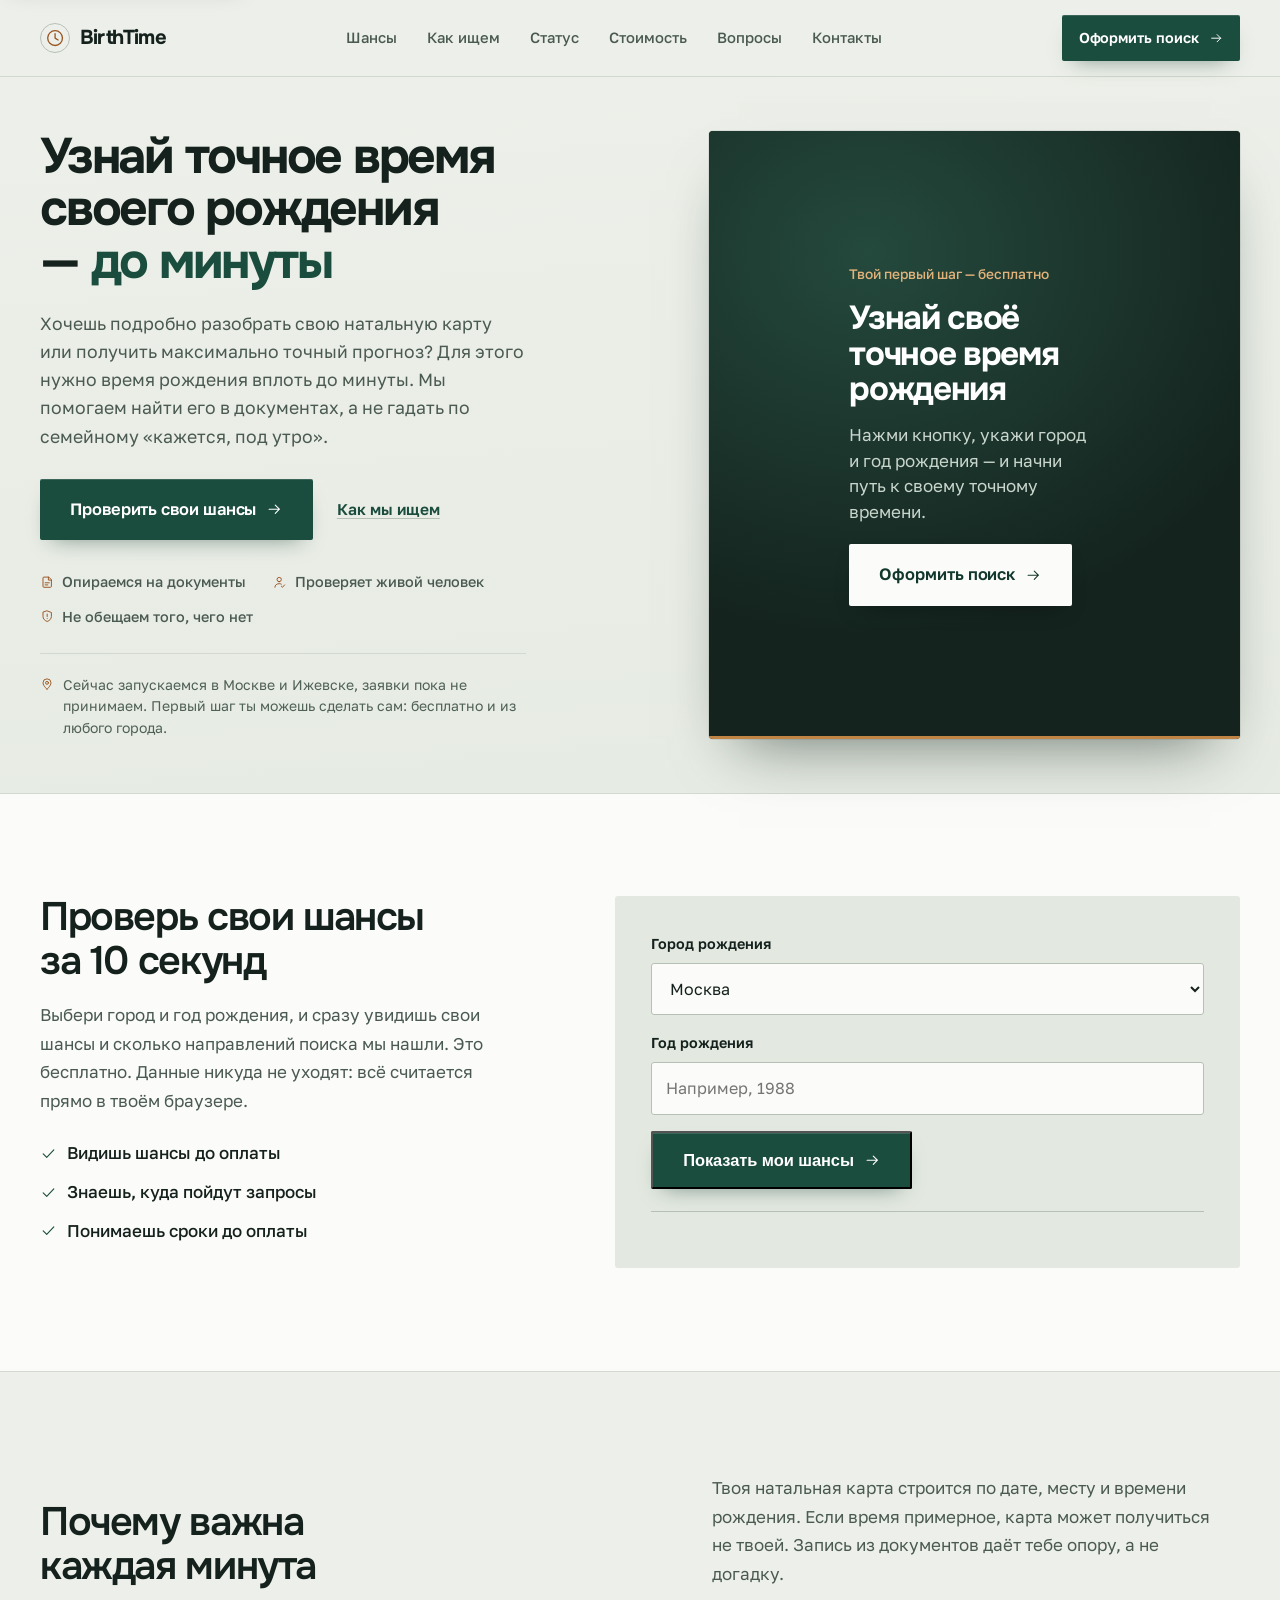
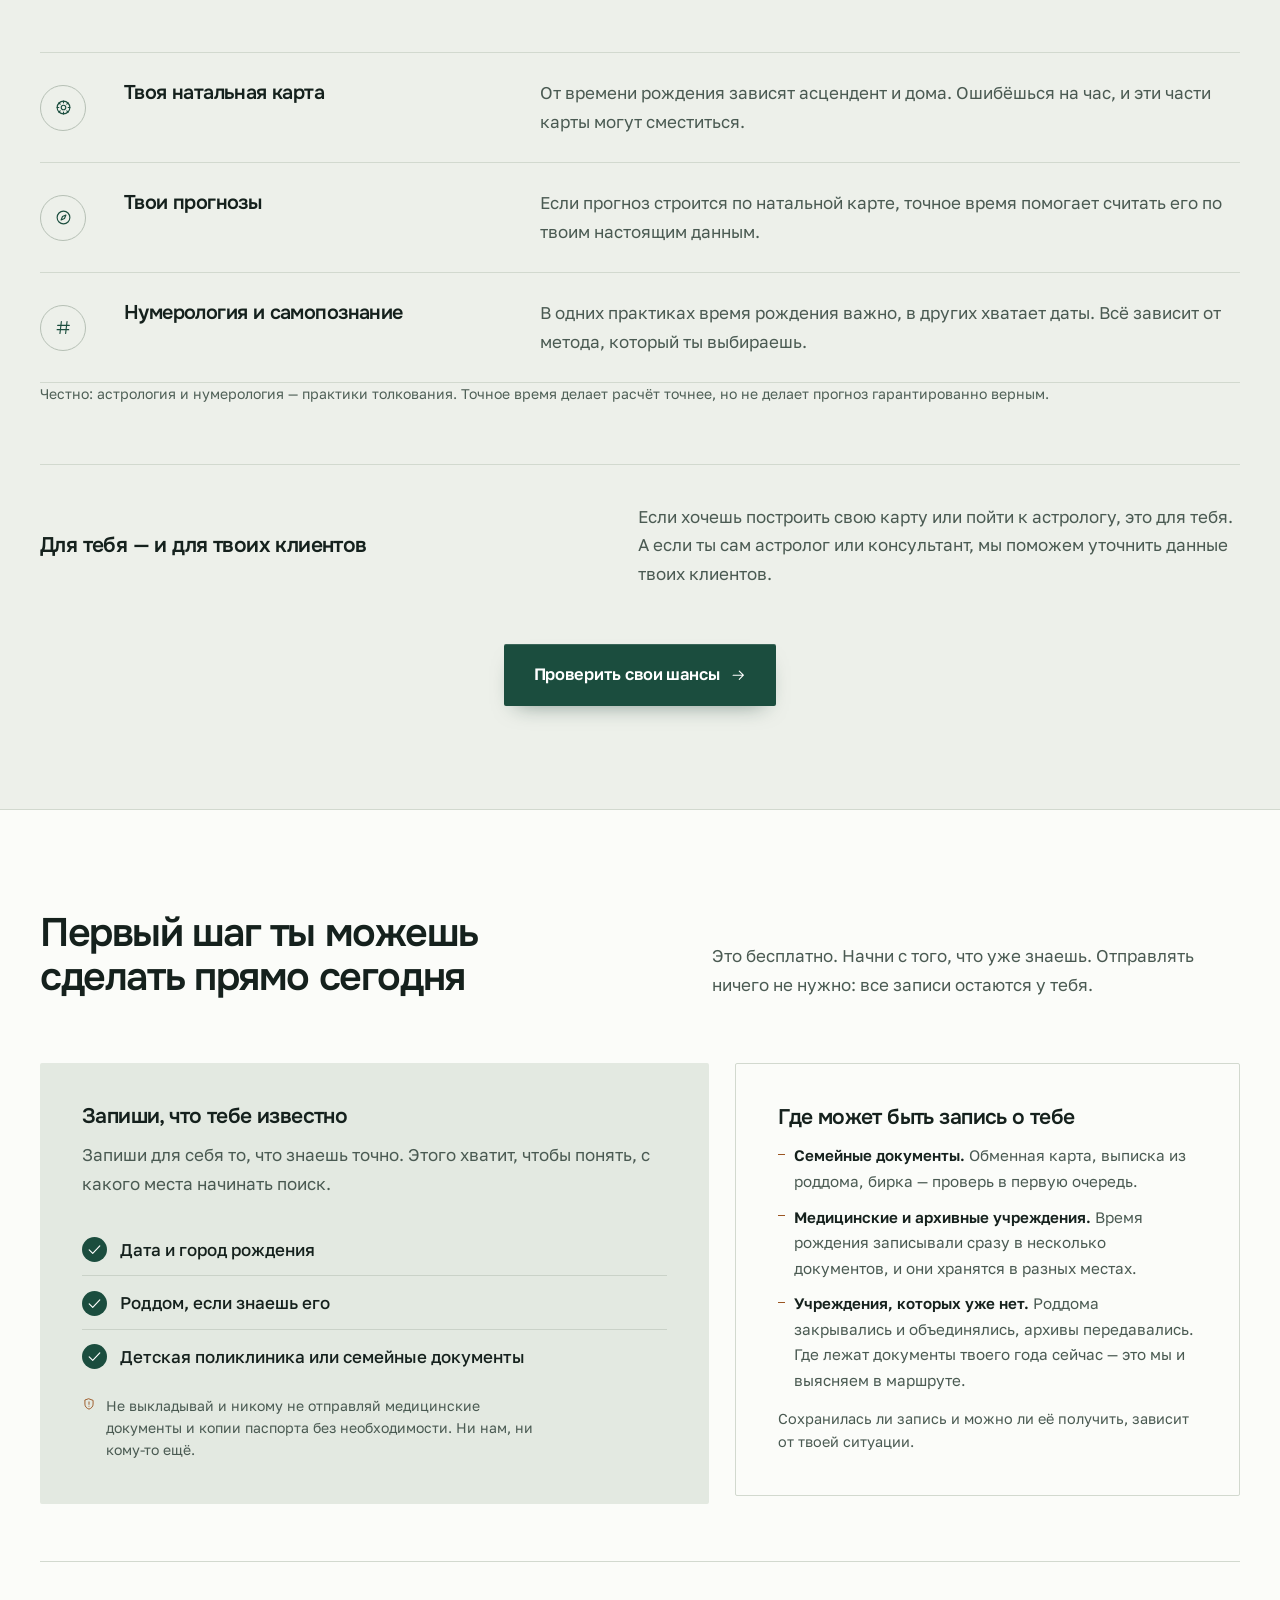
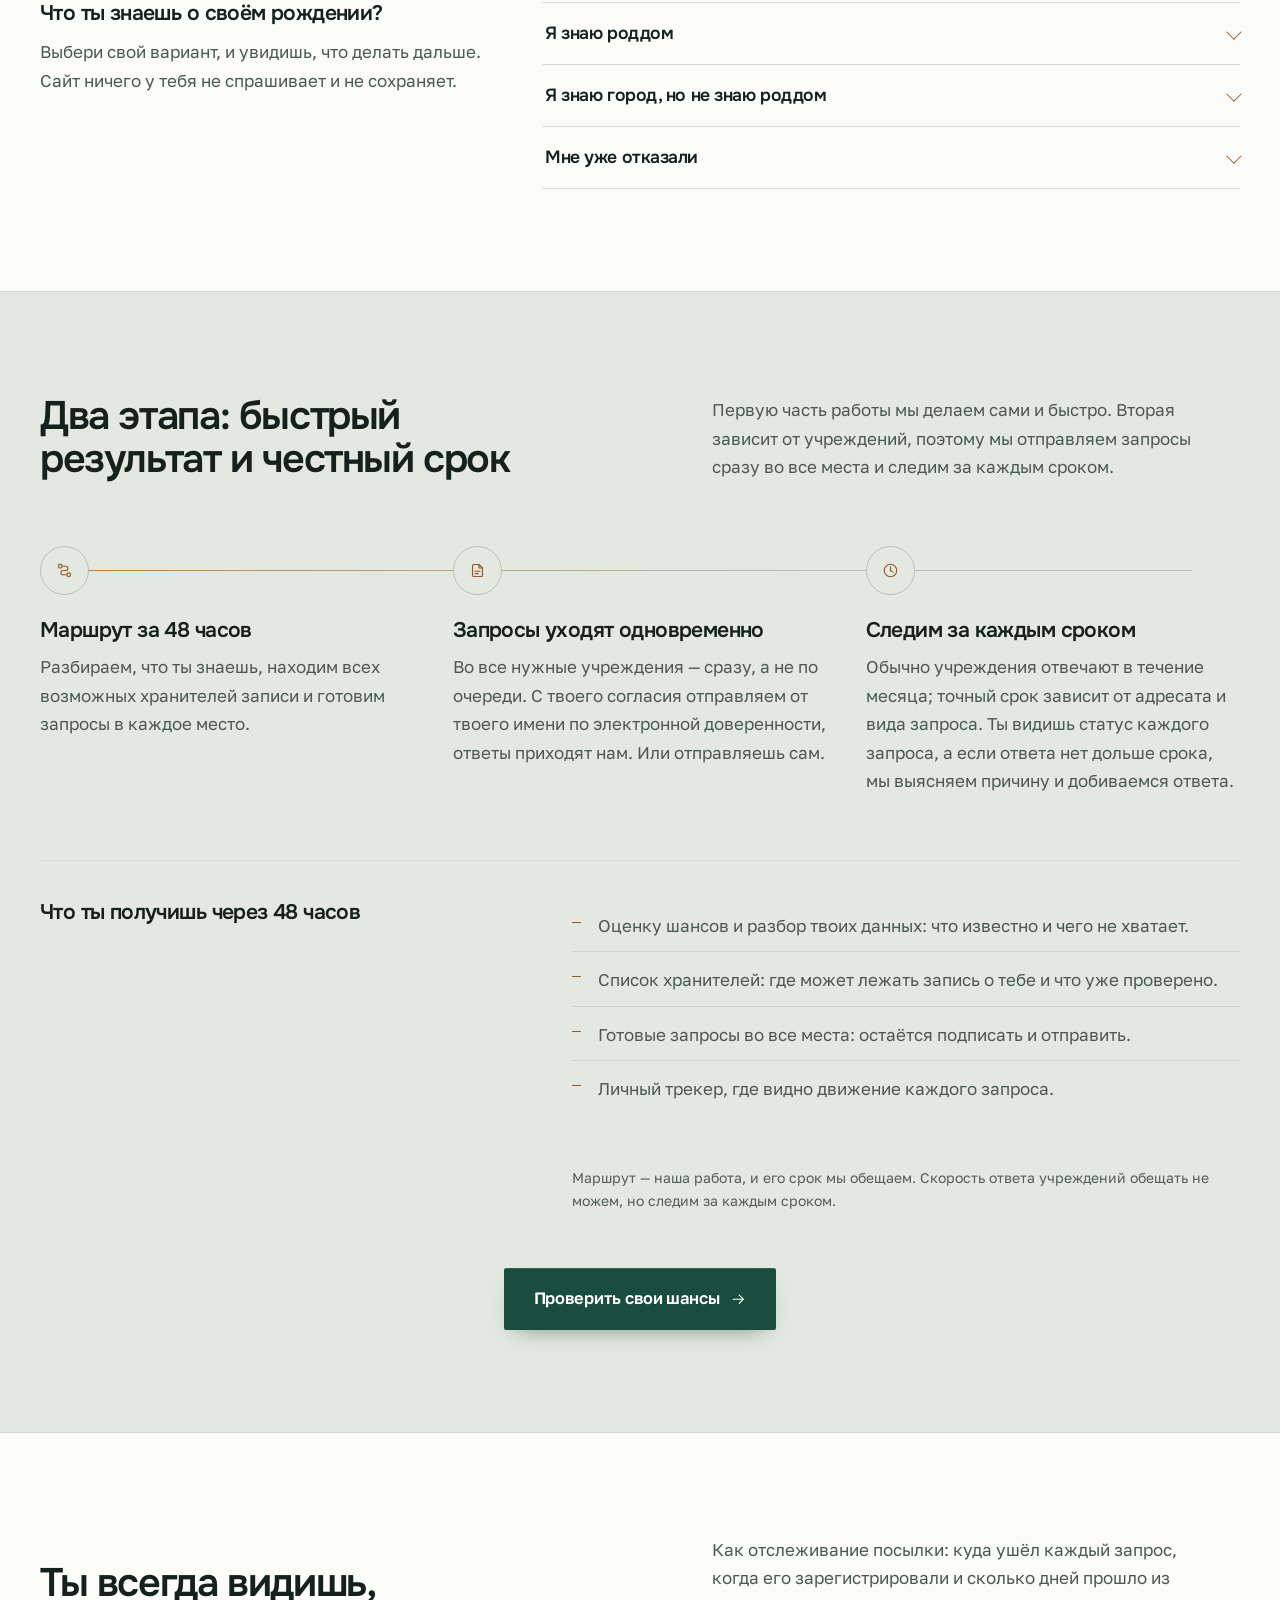
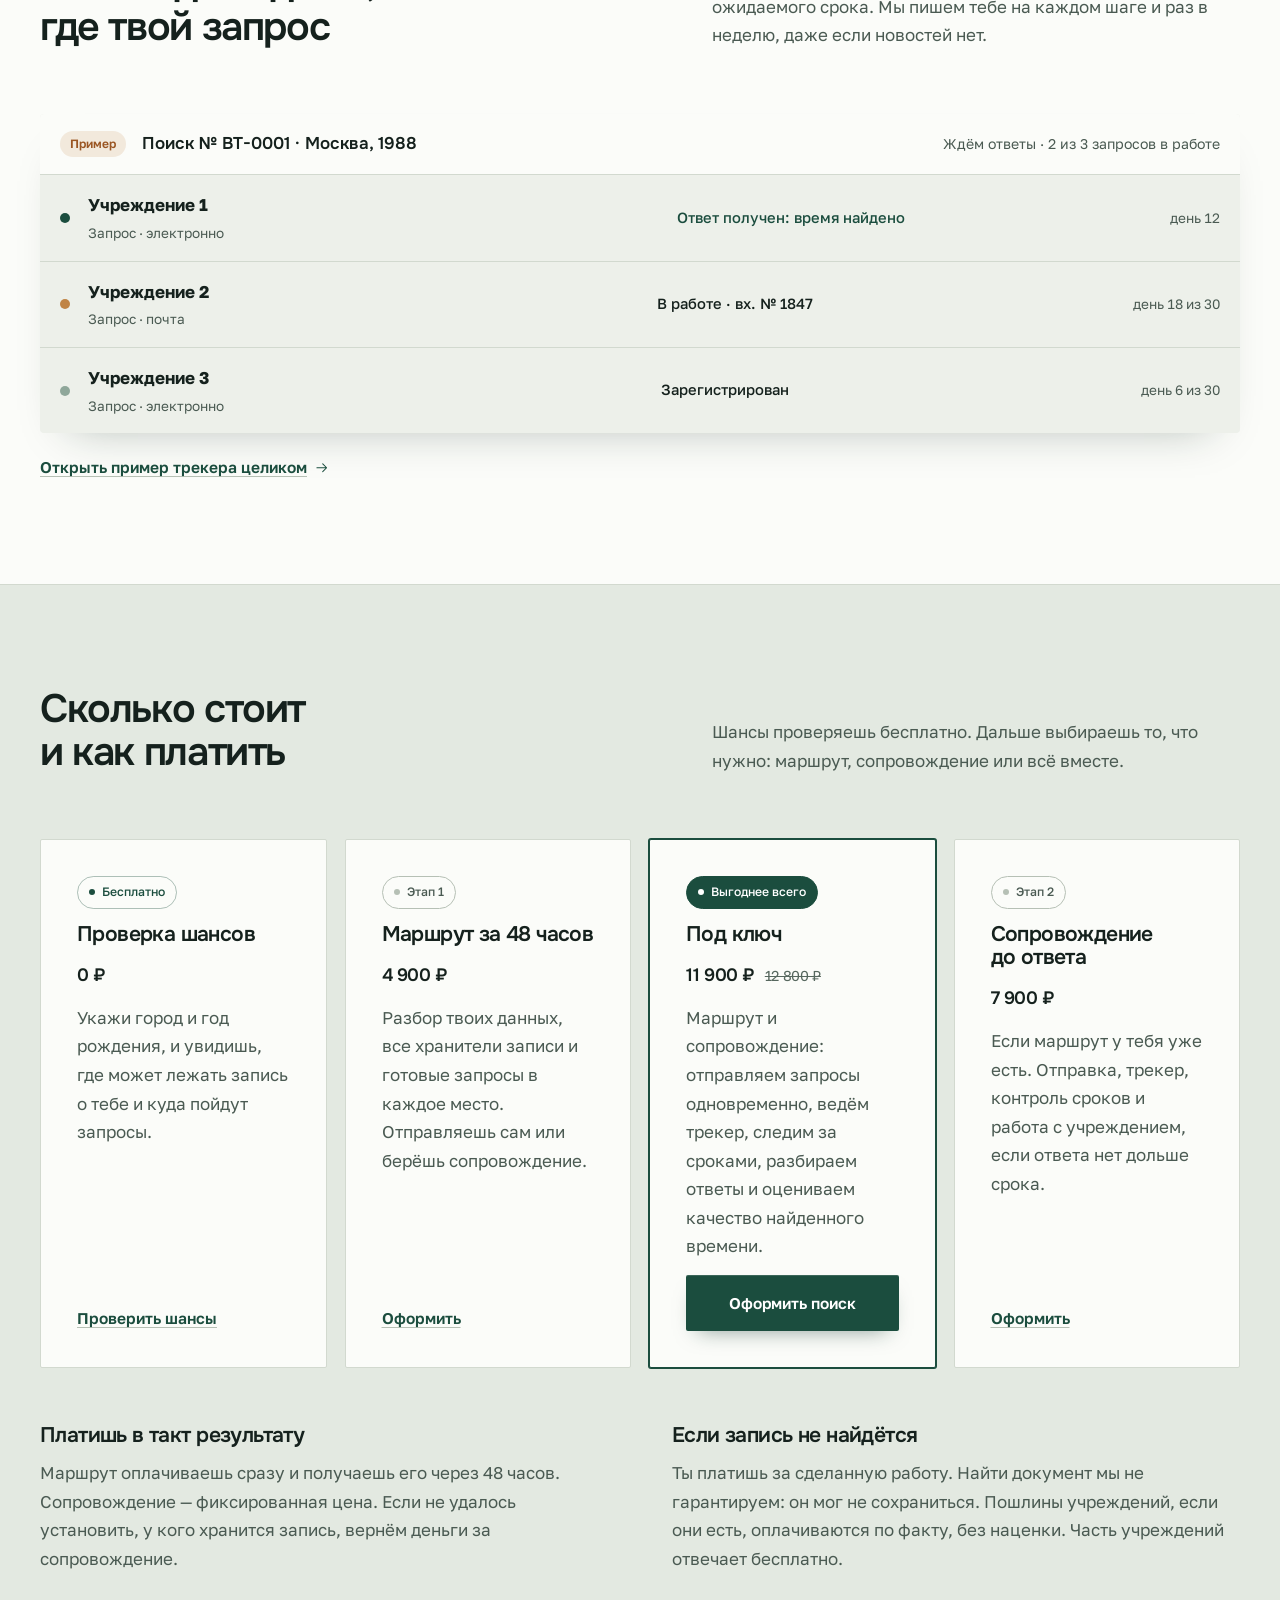
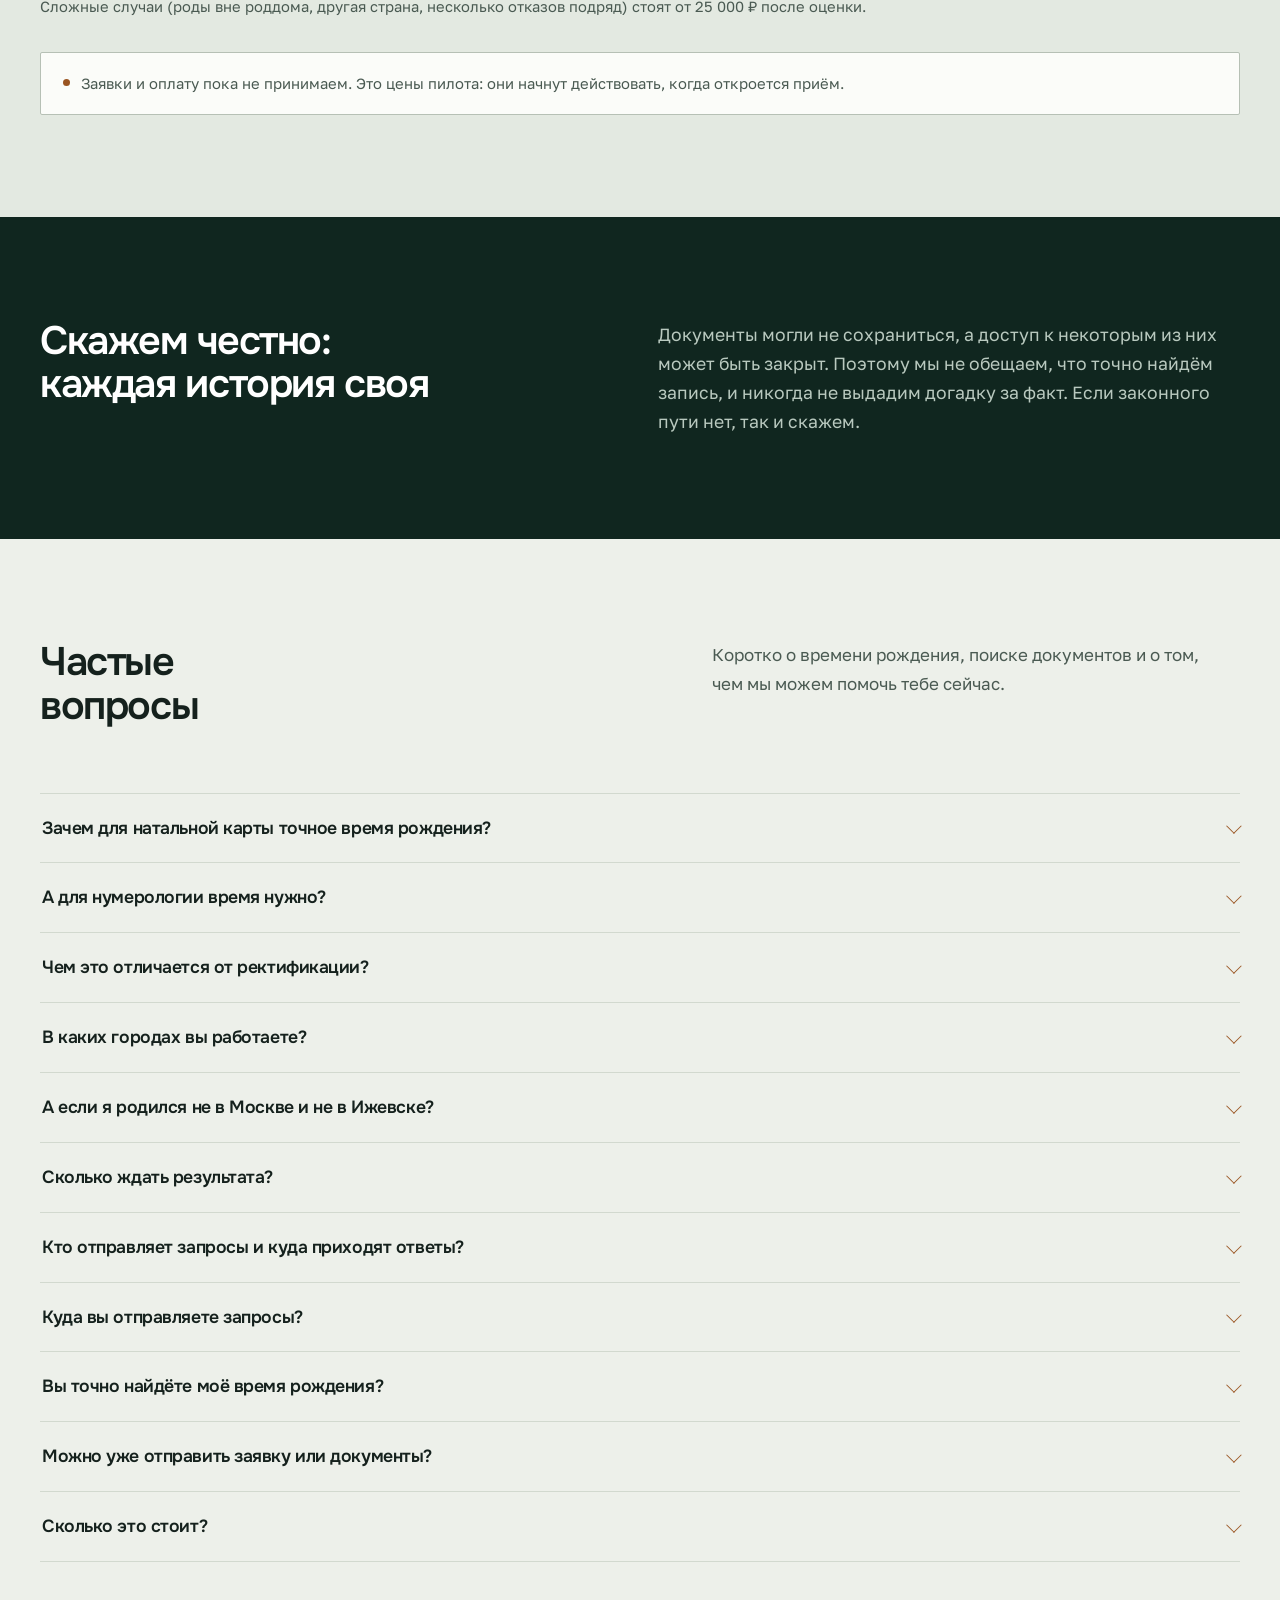
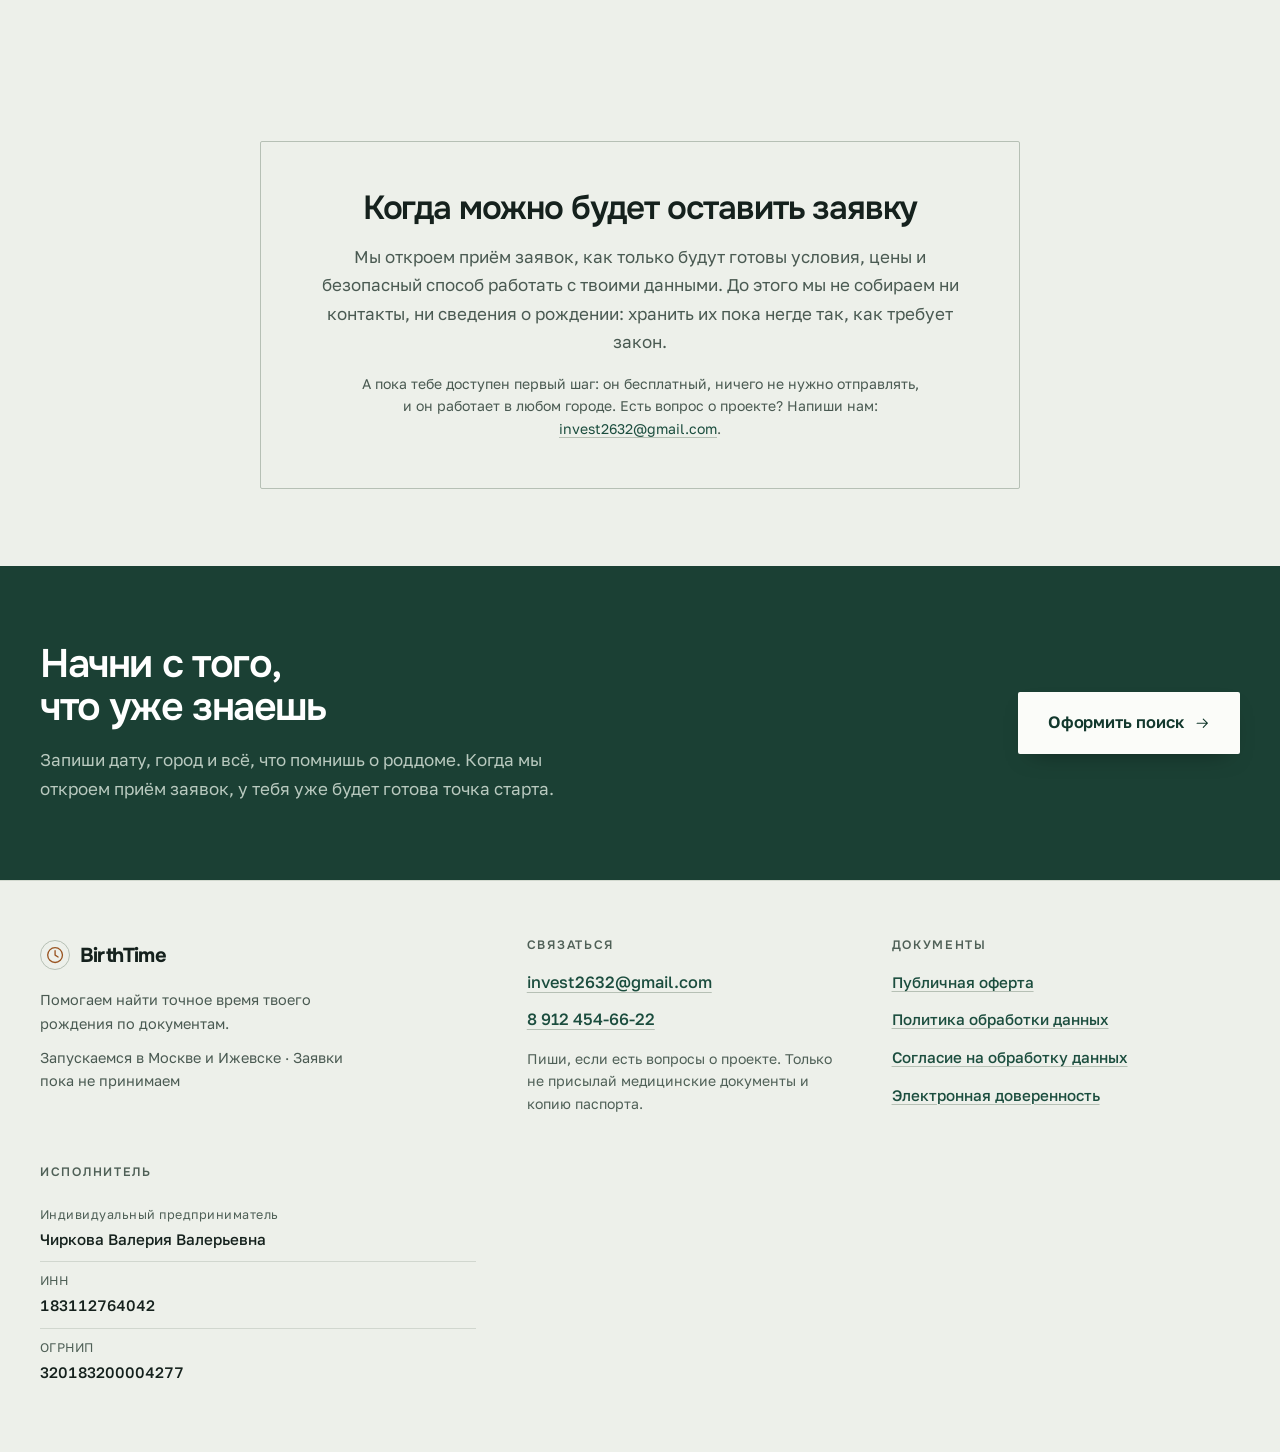
==== commit 95648c17: "Hide institutions until payment: anonymous directions, blurred reel and copy Co-Authored-By: Claude " ====
--- a/index.html
+++ b/index.html
@@ -13,7 +13,7 @@
 <link rel="preconnect" href="https://fonts.googleapis.com">
 <link rel="preconnect" href="https://fonts.gstatic.com" crossorigin>
 <link rel="stylesheet" href="https://fonts.googleapis.com/css2?family=Golos+Text:wght@400;500;600&amp;family=Onest:wght@500;600;700&amp;display=swap">
-<link rel="stylesheet" href="style.css?v=20261122g">
+<link rel="stylesheet" href="style.css?v=20261122i">
 </head>
 <body>
 
@@ -82,7 +82,7 @@
       </p>
     </div>
 
-    <figure class="reel r-2" aria-label="Ролик о BirthTime. Хочешь подробно разобрать натальную карту? Чем точнее время рождения, тем точнее разбор и прогнозы в астрологии и нумерологии. Нужно время до минуты, а в семье помнят примерно. Мы собираем базу роддомов и архивов, действующих и закрытых, отправляем запросы во все места одновременно и следим за каждым ответом. Итог — документ с твоим точным временем. Проверь свои шансы: укажи город и год рождения.">
+    <figure class="reel r-2" aria-label="Ролик о BirthTime. Хочешь подробно разобрать натальную карту? Чем точнее время рождения, тем точнее разбор и прогнозы в астрологии и нумерологии. Нужно время до минуты, а в семье помнят примерно. Мы знаем, где хранятся записи о рождении — даже если учреждение закрылось или переехало, отправляем запросы во все нужные места одновременно и следим за каждым ответом. Итог — документ с твоим точным временем. Проверь свои шансы: укажи город и год рождения.">
       <div class="reel-stage">
         <div class="act act-1">
           <img class="act-photo" src="img/reel-1.webp" alt="" width="1000" height="1000" decoding="async">
@@ -98,16 +98,16 @@
         </div>
         <div class="act act-4">
           <img class="act-photo" src="img/reel-3.webp" alt="" width="1000" height="1000" decoding="async" fetchpriority="low">
-          <p class="act-cap"><b>Мы знаем, где искать</b><span>Собираем базу роддомов и архивов — действующих и закрытых — и выясняем, кто хранит документы сейчас.</span></p>
+          <p class="act-cap"><b>Мы знаем, где искать</b><span>Годами собираем, где на самом деле хранятся записи о рождении — даже если учреждение закрылось, переехало или сменило название.</span></p>
         </div>
         <div class="act act-5">
           <img class="act-photo" src="img/reel-5.webp" alt="" width="1000" height="1000" decoding="async" fetchpriority="low">
           <ul class="reel-chips" aria-hidden="true">
-            <li><span class="rc-dot"></span>Мосархив<em>отправлен</em></li>
-            <li><span class="rc-dot"></span>ЗАГС<em>отправлен</em></li>
-            <li><span class="rc-dot"></span>Роддом<em>отправлен</em></li>
+            <li><span class="rc-dot"></span>Запрос № 1<em>отправлен</em></li>
+            <li><span class="rc-dot"></span>Запрос № 2<em>отправлен</em></li>
+            <li><span class="rc-dot"></span>Запрос № 3<em>отправлен</em></li>
           </ul>
-          <p class="act-cap"><b>Запросы — во все места сразу</b><span>Мосархив, ЗАГС и роддом получают запросы одновременно, а мы отслеживаем каждый ответ. Так быстрее и точнее.</span></p>
+          <p class="act-cap"><b>Запросы — во все места сразу</b><span>Все места, где может быть твоя запись, получают запросы одновременно, а мы отслеживаем каждый ответ. Так быстрее и точнее.</span></p>
         </div>
         <div class="act act-6">
           <img class="act-photo" src="img/reel-4.webp" alt="" width="1000" height="1000" decoding="async" fetchpriority="low">
@@ -132,7 +132,7 @@
   <div class="wrap check-grid">
     <div class="check-copy">
       <h2>Проверь свои шансы<br>за 10 секунд</h2>
-      <p>Выбери город и год рождения, и сразу увидишь, где может храниться запись о тебе и куда мы отправим запросы. Это бесплатно. Данные никуда не уходят: всё считается прямо в твоём браузере.</p>
+      <p>Выбери город и год рождения, и сразу увидишь свои шансы и сколько направлений поиска мы нашли. Это бесплатно. Данные никуда не уходят: всё считается прямо в твоём браузере.</p>
       <ul class="check-points">
         <li><svg class="icon" aria-hidden="true" width="17" height="17"><use href="#i-check"/></svg>Видишь шансы до оплаты</li>
         <li><svg class="icon" aria-hidden="true" width="17" height="17"><use href="#i-check"/></svg>Знаешь, куда пойдут запросы</li>
@@ -217,12 +217,9 @@
         <h3>Где может быть запись о тебе</h3>
         <ul class="source-list">
           <li><b>Семейные документы.</b> Обменная карта, выписка из роддома, бирка — проверь в первую очередь.</li>
-          <li><b>Детская поликлиника.</b> В детской карте часто есть выписка из роддома. В Москве такие карты собраны в Мосархиве.</li>
-          <li><b>ЗАГС.</b> В медицинском свидетельстве о рождении образца 1984 года есть строка «час», и оно уходило в ЗАГС. Какая форма действовала в год твоего рождения, мы проверяем.</li>
-          <li><b>Роддом или его правопреемник.</b> Нормативный срок хранения документов о родах — 25 лет; сохранились ли они дольше, нужно проверять.</li>
+          <li><b>Медицинские и архивные учреждения.</b> Время рождения записывали сразу в несколько документов, и они хранятся в разных местах.</li>
+          <li><b>Учреждения, которых уже нет.</b> Роддома закрывались и объединялись, архивы передавались. Где лежат документы твоего года сейчас — это мы и выясняем в маршруте.</li>
         </ul>
-        <p>Центр федеральных архивов тоже советует искать время в документах роддома и детской поликлиники.</p>
-        <a class="link-strong" href="https://sic.rgantd.ru/kuda-obrashatsya/poisk-vremeni-rozhdeniya/" target="_blank" rel="noopener noreferrer">Посмотреть источник<svg class="icon" aria-hidden="true" width="16" height="16"><use href="#i-arrow"/></svg><span class="sr-only">(откроется в новой вкладке)</span></a>
         <p class="note">Сохранилась ли запись и можно ли её получить, зависит от твоей ситуации.</p>
       </aside>
     </div>
@@ -288,7 +285,7 @@
       <li class="step">
         <span class="step-node"><svg class="icon" aria-hidden="true" width="20" height="20"><use href="#i-source"/></svg></span>
         <h3>Запросы уходят одновременно</h3>
-        <p>Мосархив, ЗАГС, роддом — сразу, а не по очереди. С твоего согласия отправляем от твоего имени по электронной доверенности, ответы приходят нам. Или отправляешь сам.</p>
+        <p>Во все нужные учреждения — сразу, а не по очереди. С твоего согласия отправляем от твоего имени по электронной доверенности, ответы приходят нам. Или отправляешь сам.</p>
       </li>
       <li class="step">
         <span class="step-node"><svg class="icon" aria-hidden="true" width="20" height="20"><use href="#i-clock"/></svg></span>
@@ -327,19 +324,19 @@
       <ul class="tp-list">
         <li class="tp-row is-done">
           <span class="tp-dot" aria-hidden="true"></span>
-          <span class="tp-holder"><b>ГБУ «Мосархив»</b><span>Детская карта · электронно</span></span>
+          <span class="tp-holder"><b>Учреждение 1</b><span>Запрос · электронно</span></span>
           <span class="tp-status">Ответ получен: время найдено</span>
           <span class="tp-days">день 12</span>
         </li>
         <li class="tp-row is-work">
           <span class="tp-dot" aria-hidden="true"></span>
-          <span class="tp-holder"><b>ЗАГС</b><span>Медицинское свидетельство · почта</span></span>
+          <span class="tp-holder"><b>Учреждение 2</b><span>Запрос · почта</span></span>
           <span class="tp-status">В работе · вх. № 1847</span>
           <span class="tp-days">день 18 из 30</span>
         </li>
         <li class="tp-row is-sent">
           <span class="tp-dot" aria-hidden="true"></span>
-          <span class="tp-holder"><b>Правопреемник роддома</b><span>Журнал родов · электронно</span></span>
+          <span class="tp-holder"><b>Учреждение 3</b><span>Запрос · электронно</span></span>
           <span class="tp-status">Зарегистрирован</span>
           <span class="tp-days">день 6 из 30</span>
         </li>
@@ -361,7 +358,7 @@
       <article class="pricing-card is-featured"><p class="pricing-label">Выгоднее всего</p><h3>Под ключ</h3><p class="pricing-price">11 900 ₽ <s>12 800 ₽</s></p><p>Маршрут и сопровождение: отправляем запросы одновременно, ведём трекер, следим за сроками, разбираем ответы и оцениваем качество найденного времени.</p><a class="button" href="order.html?tariff=full">Оформить поиск</a></article>
       <article class="pricing-card"><p class="pricing-label">Этап 2</p><h3>Сопровождение до ответа</h3><p class="pricing-price">7 900 ₽</p><p>Если маршрут у тебя уже есть. Отправка, трекер, контроль сроков и работа с учреждением, если ответа нет дольше срока.</p><a class="link-strong" href="order.html?tariff=support">Оформить</a></article>
     </div>
-    <div class="payment-explainer"><div><h3>Платишь в такт результату</h3><p>Маршрут оплачиваешь сразу и получаешь его через 48 часов. Сопровождение — фиксированная цена. Если не удалось установить, у кого хранится запись, вернём деньги за сопровождение.</p></div><div><h3>Если запись не найдётся</h3><p>Ты платишь за сделанную работу. Найти документ мы не гарантируем: он мог не сохраниться. Пошлины учреждений, если они есть, оплачиваются по факту, без наценки. Запросы в Мосархив бесплатные.</p></div></div>
+    <div class="payment-explainer"><div><h3>Платишь в такт результату</h3><p>Маршрут оплачиваешь сразу и получаешь его через 48 часов. Сопровождение — фиксированная цена. Если не удалось установить, у кого хранится запись, вернём деньги за сопровождение.</p></div><div><h3>Если запись не найдётся</h3><p>Ты платишь за сделанную работу. Найти документ мы не гарантируем: он мог не сохраниться. Пошлины учреждений, если они есть, оплачиваются по факту, без наценки. Часть учреждений отвечает бесплатно.</p></div></div>
     <p class="pricing-note">Сложные случаи (роды вне роддома, другая страна, несколько отказов подряд) стоят от 25 000 ₽ после оценки.</p>
     <p class="pricing-status">Заявки и оплату пока не принимаем. Это цены пилота: они начнут действовать, когда откроется приём.</p>
   </div>
@@ -410,7 +407,7 @@
     </details>
     <details>
       <summary>Куда вы отправляете запросы?</summary>
-      <div class="faq-body"><p>Во все места, где может храниться запись о тебе: в детскую поликлинику или её архив (в Москве — Мосархив), в ЗАГС, в роддом или к его правопреемнику. Какие из них подходят именно тебе, зависит от города и года рождения. Это видно в проверке шансов.</p></div>
+      <div class="faq-body"><p>Во все места, где может храниться запись о тебе: медицинские и архивные учреждения, в том числе правопреемники закрытых. Какие именно — зависит от города и года рождения. Проверка шансов покажет, сколько направлений мы нашли, а названия и адреса откроются в твоём маршруте после оплаты: выяснить, кто хранит запись сейчас, — и есть наша работа.</p></div>
     </details>
     <details>
       <summary>Вы точно найдёте моё время рождения?</summary>
@@ -498,10 +495,10 @@
 {"@type":"Question","name":"Вы точно найдёте моё время рождения?","acceptedAnswer":{"@type":"Answer","text":"Гарантировать нельзя. Всё зависит от сохранности документов, возможности найти их хранителя и законного способа их получить."}},
 {"@type":"Question","name":"Можно уже отправить заявку или документы?","acceptedAnswer":{"@type":"Answer","text":"Пока нет: приём заявок ещё не открыт. Не отправляй медицинские документы или копию паспорта."}},
 {"@type":"Question","name":"Сколько ждать результата?","acceptedAnswer":{"@type":"Answer","text":"Маршрут — через 48 часов. Ответы учреждений обычно приходят в течение месяца, точный срок зависит от адресата; запросы отправляются одновременно во все места, статус каждого виден в трекере."}},
-{"@type":"Question","name":"Куда вы отправляете запросы?","acceptedAnswer":{"@type":"Answer","text":"В детскую поликлинику или её архив (в Москве — Мосархив), в ЗАГС, в роддом или к его правопреемнику — в зависимости от города и года рождения."}},
+{"@type":"Question","name":"Куда вы отправляете запросы?","acceptedAnswer":{"@type":"Answer","text":"Во все места, где может храниться запись: медицинские и архивные учреждения, в том числе правопреемники закрытых. Какие именно — зависит от города и года рождения; список откроется в маршруте после оплаты."}},
 {"@type":"Question","name":"Сколько это стоит?","acceptedAnswer":{"@type":"Answer","text":"Проверка шансов — бесплатно. Маршрут за 48 часов — 4 900 ₽, сопровождение до ответа — 7 900 ₽, всё вместе — 11 900 ₽. Сложные случаи — от 25 000 ₽."}}]}
 </script>
 
-<script src="app.js?v=20261122g" defer></script>
+<script src="app.js?v=20261122i" defer></script>
 </body>
 </html>
--- a/style.css
+++ b/style.css
@@ -754,3 +754,8 @@
   .ord-nav .button{width:100%}
   .legal-nav{display:none}
 }
+
+/* Направления поиска до оплаты: учреждения скрыты */
+.cr-locked .cr-holder-text{flex:1}
+.cr-lock-bar{display:block;height:9px;margin-top:6px;border-radius:99px;background:linear-gradient(90deg,rgba(27,77,62,.16),rgba(27,77,62,.07));filter:blur(1.5px)}
+.cr-lock-note{font-size:.9rem;color:var(--ink-2);padding:12px 14px;border:1px dashed var(--line-2);border-radius:3px}
